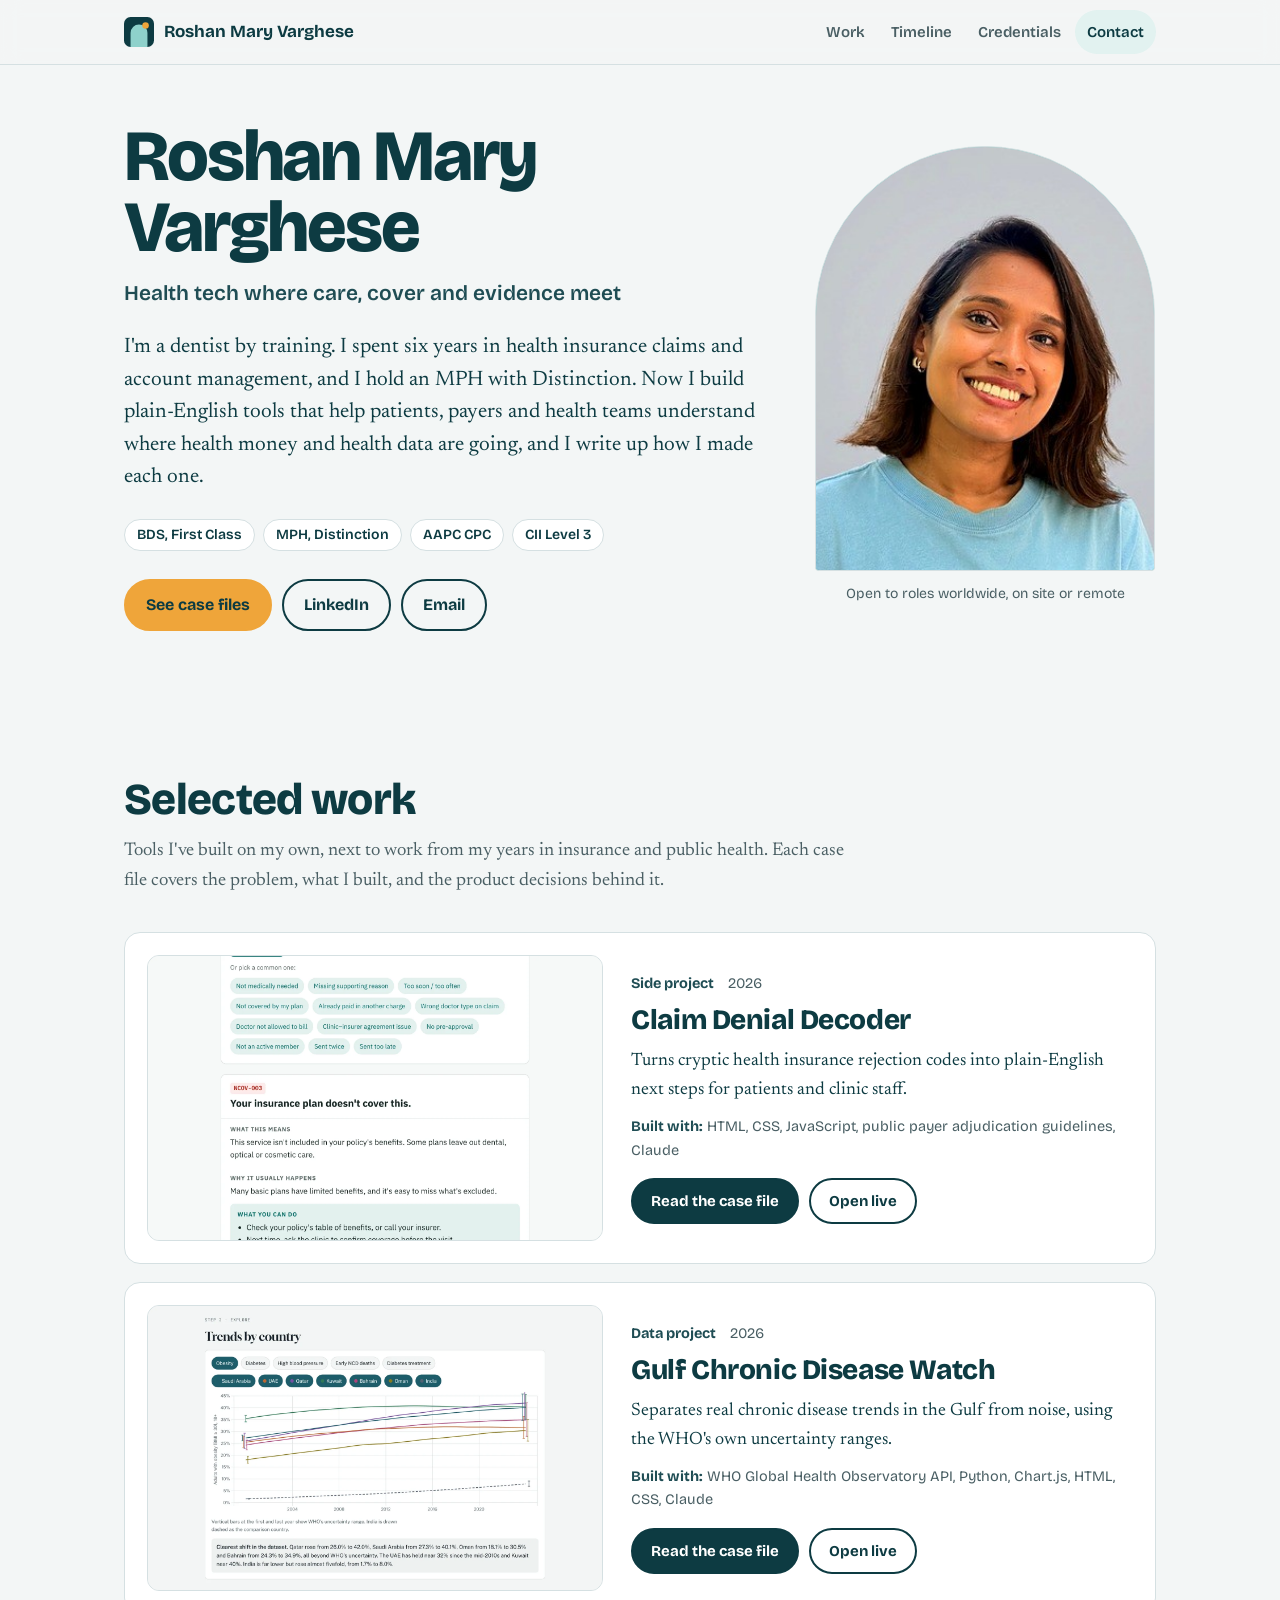
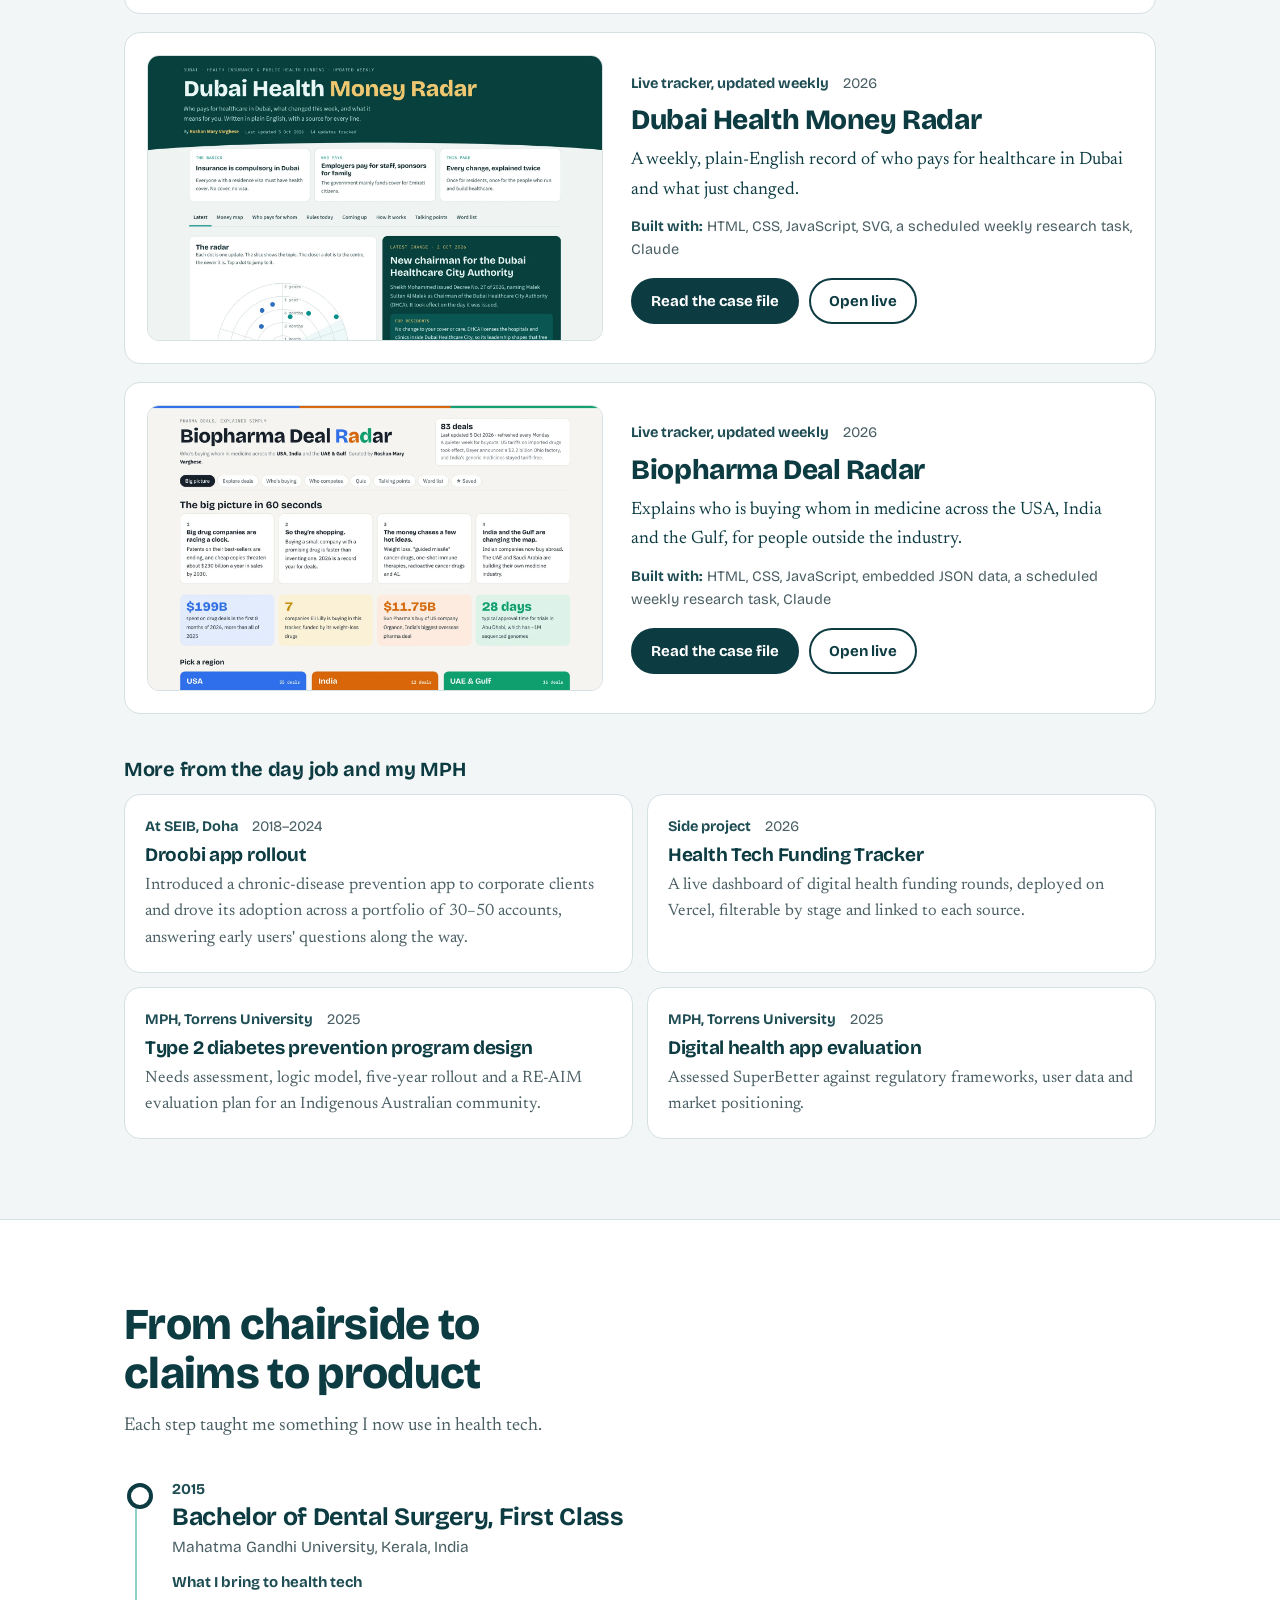
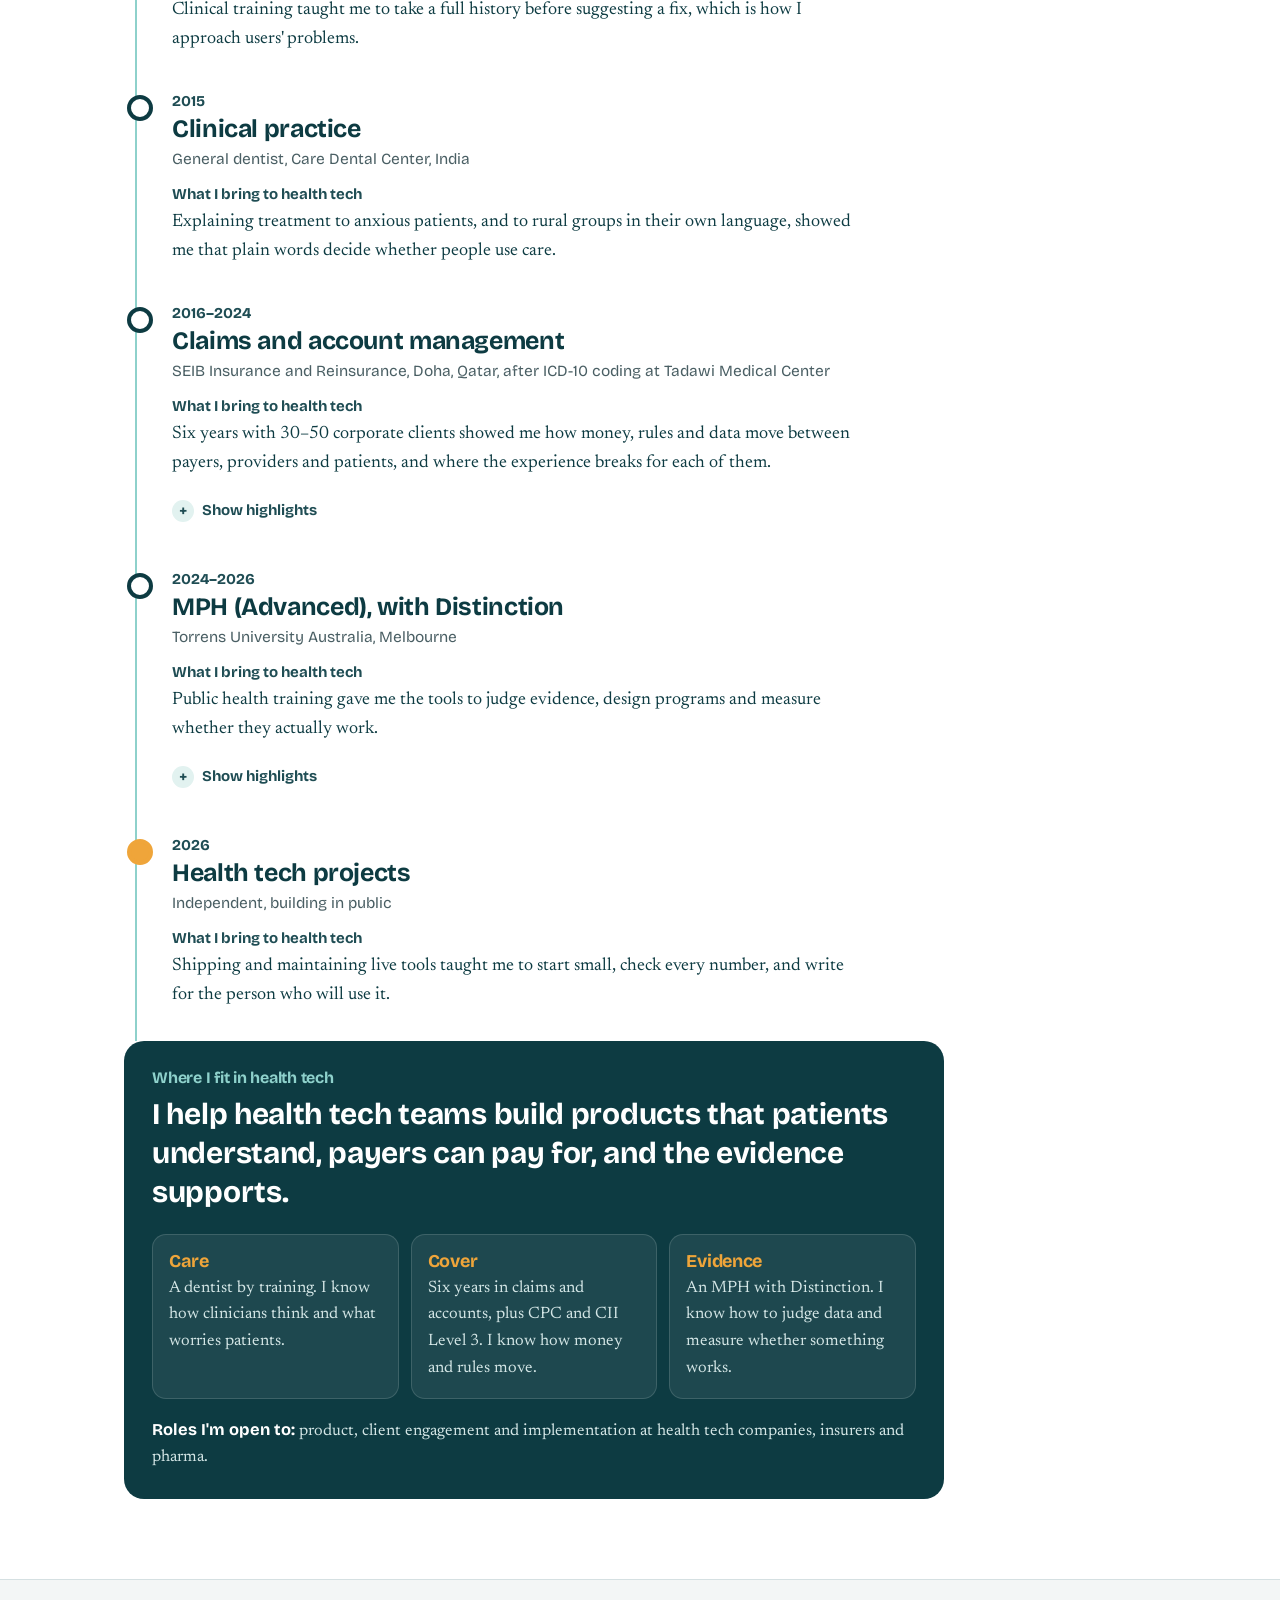
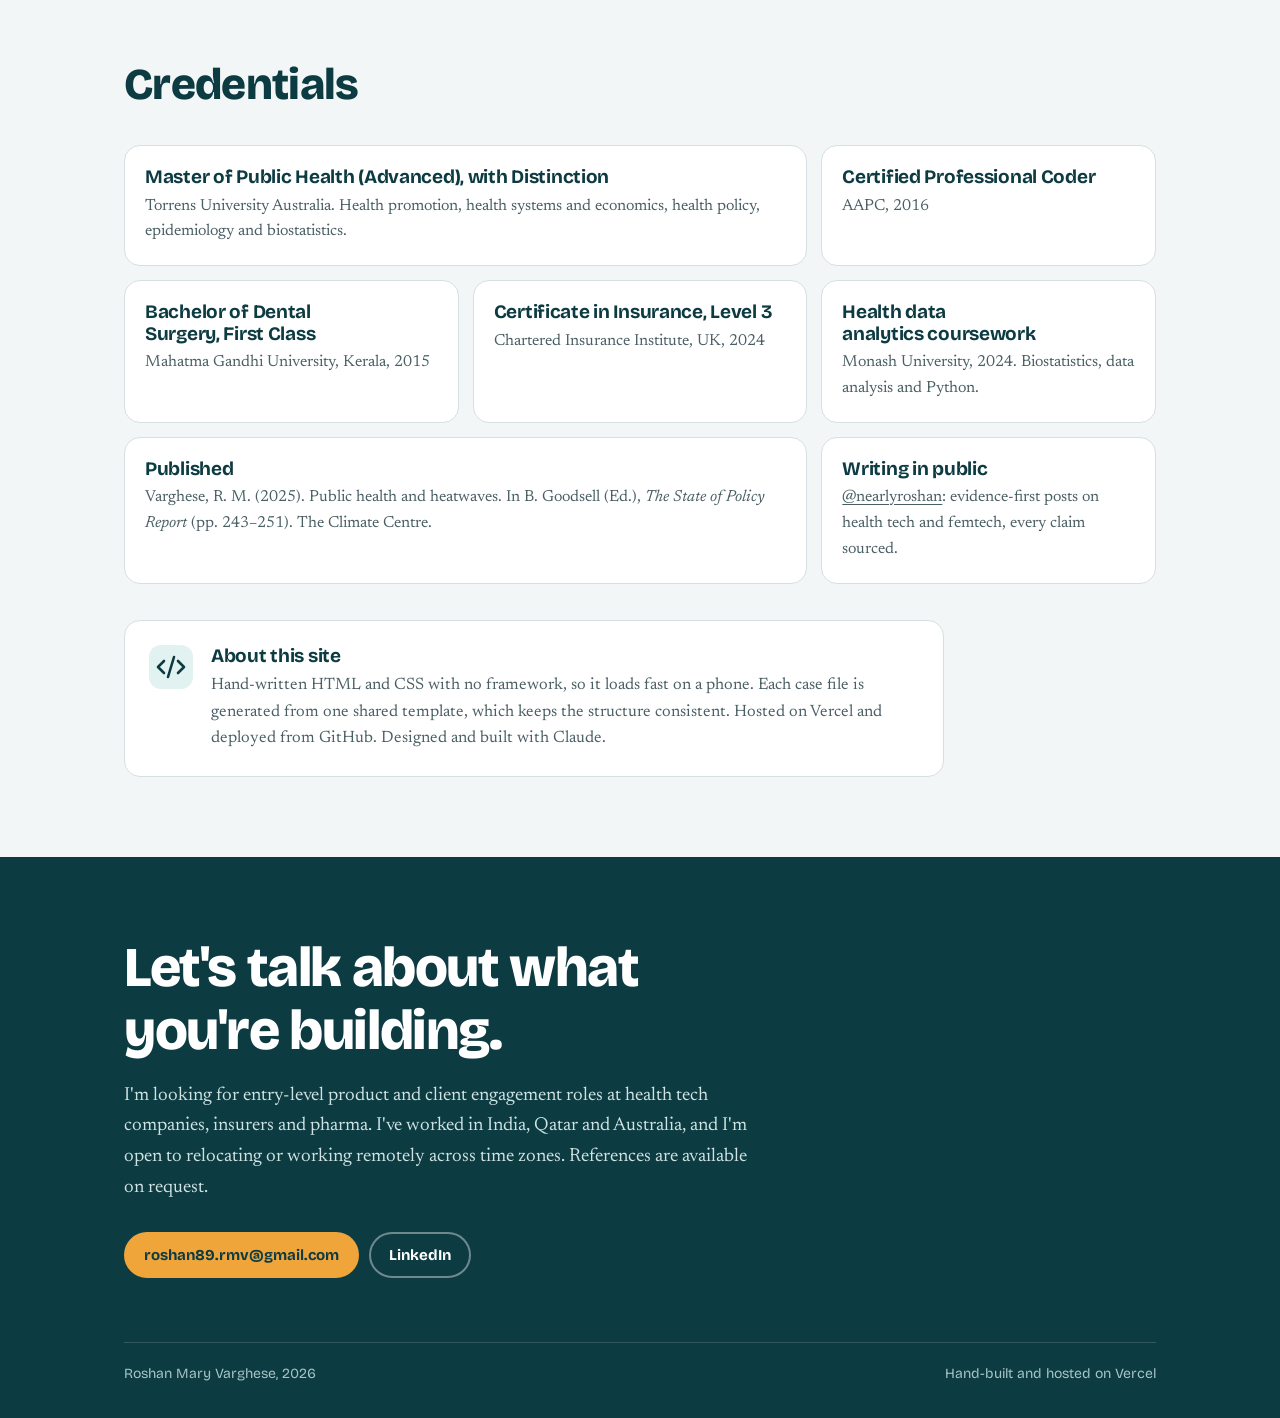
==== index.html @ 0912cfe4 "End the timeline in a single 'Where I fit' positioning box Co-Authored-By: Claude Opus 5.5 <noreply@" ====
<!doctype html>
<html lang="en">
<head>
<meta charset="utf-8">
<meta name="viewport" content="width=device-width, initial-scale=1">
<title>Roshan Mary Varghese | Health tech where care, cover and evidence meet</title>
<meta name="description" content="Dentist, six years in health insurance claims and account management, MPH with Distinction. I build plain-English health tech tools and write up how I made each one.">
<meta property="og:title" content="Roshan Mary Varghese | Health tech where care, cover and evidence meet">
<meta property="og:description" content="Dentist, six years in health insurance claims and account management, MPH with Distinction. I build plain-English health tech tools and write up how I made each one.">
<meta property="og:image" content="img/dubai-health-money-radar.webp">
<link rel="icon" href="data:image/svg+xml,%3Csvg xmlns='http://www.w3.org/2000/svg' viewBox='0 0 64 64'%3E%3Crect width='64' height='64' rx='14' fill='%230D3B42'/%3E%3Cpath d='M14 64V34a18 18 0 0 1 36 0v30' fill='%238ED1CB'/%3E%3Ccircle cx='46' cy='18' r='7' fill='%23EFA53A'/%3E%3C/svg%3E">
<link rel="preconnect" href="https://fonts.googleapis.com"><link rel="preconnect" href="https://fonts.gstatic.com" crossorigin><link href="https://fonts.googleapis.com/css2?family=Bricolage+Grotesque:opsz,wght@12..96,400;12..96,600;12..96,700;12..96,800&family=Newsreader:ital,opsz,wght@0,6..72,400;0,6..72,500;1,6..72,400&display=swap" rel="stylesheet">
<link rel="stylesheet" href="site.css">
</head>
<body>
<a class="skip" href="#main">Skip to content</a>
<header class="bar" id="bar">
  <div class="wrap">
    <a class="mark" href="index.html" aria-label="Roshan Mary Varghese, home"><svg width="30" height="30" viewBox="0 0 64 64" aria-hidden="true"><rect width="64" height="64" rx="14" fill="#0D3B42"/><path d="M14 64V34a18 18 0 0 1 36 0v30" fill="#8ED1CB"/><circle cx="46" cy="18" r="7" fill="#EFA53A"/></svg><span class="full">Roshan Mary Varghese</span></a>
    <nav aria-label="Sections"><a href="#work">Work</a><a href="#timeline">Timeline</a><a href="#credentials">Credentials</a><a href="#contact">Contact</a></nav>
  </div>
</header>
<main id="main">

<div class="hero" id="top">
  <div class="wrap">
    <div>
      <h1>Roshan Mary Varghese</h1>
      <p class="role">Health tech where care, cover and evidence meet</p>
      <p class="pitch">I'm a dentist by training. I spent six years in health insurance claims and account management, and I hold an MPH with Distinction. Now I build plain-English tools that help patients, payers and health teams understand where health money and health data are going, and I write up how I made each one.</p>
      <ul class="chips" aria-label="Credentials">
        <li>BDS, First Class</li>
        <li>MPH, Distinction</li>
        <li>AAPC CPC</li>
        <li>CII Level 3</li>
      </ul>
      <div class="ctas">
        <a class="btn primary" href="#work">See case files</a>
        <a class="btn" href="https://www.linkedin.com/in/roshanmaryvarghese" target="_blank" rel="noopener">LinkedIn</a>
        <a class="btn" href="mailto:roshan89.rmv@gmail.com">Email</a>
      </div>
    </div>
    <figure class="portrait">
      <div class="frame"><img src="img/roshan.jpg" alt="Portrait of Roshan Mary Varghese" width="400" height="400"></div>
      <figcaption>Open to roles worldwide, on site or remote</figcaption>
    </figure>
  </div>
</div>

<section id="work">
  <div class="wrap">
    <div class="sec-head">
      <h2>Selected work</h2>
      <p>Tools I've built on my own, next to work from my years in insurance and public health. Each case file covers the problem, what I built, and the product decisions behind it.</p>
    </div>

    <div class="work-list">
      <article class="work card">
        <a class="thumb" href="case/claim-denial-decoder.html" aria-label="Read the Claim Denial Decoder case file">
          <img src="img/claim-denial-decoder.webp" alt="Claim Denial Decoder explaining rejection code NCOV-003: what it means, why it happens and what to do next" loading="lazy" width="1600" height="1000">
        </a>
        <div class="body">
          <div class="meta"><span class="type">Side project</span><span>2026</span></div>
          <h3>Claim Denial Decoder</h3>
          <p class="impact">Turns cryptic health insurance rejection codes into plain-English next steps for patients and clinic staff.</p>
          <p class="stack"><b>Built with:</b> HTML, CSS, JavaScript, public payer adjudication guidelines, Claude</p>
          <div class="links">
            <a class="btn dark" href="case/claim-denial-decoder.html">Read the case file</a>
            <a class="btn" href="https://claude.ai/artifact/KUER2xqjB1SmEMi6YyPpWi" target="_blank" rel="noopener">Open live</a>
          </div>
        </div>
      </article>
      <article class="work card">
        <a class="thumb" href="case/gulf-chronic-disease-watch.html" aria-label="Read the Gulf Chronic Disease Watch case file">
          <img src="img/gulf-chronic-disease-watch.webp" alt="Line chart of adult obesity in six Gulf states and India from 2000 to 2024, with WHO uncertainty bars" loading="lazy" width="1600" height="1000">
        </a>
        <div class="body">
          <div class="meta"><span class="type">Data project</span><span>2026</span></div>
          <h3>Gulf Chronic Disease Watch</h3>
          <p class="impact">Separates real chronic disease trends in the Gulf from noise, using the WHO&#x27;s own uncertainty ranges.</p>
          <p class="stack"><b>Built with:</b> WHO Global Health Observatory API, Python, Chart.js, HTML, CSS, Claude</p>
          <div class="links">
            <a class="btn dark" href="case/gulf-chronic-disease-watch.html">Read the case file</a>
            <a class="btn" href="https://claude.ai/artifact/Adyt7ckMZNwcC1VpwRYuEr" target="_blank" rel="noopener">Open live</a>
          </div>
        </div>
      </article>
      <article class="work card">
        <a class="thumb" href="case/dubai-health-money-radar.html" aria-label="Read the Dubai Health Money Radar case file">
          <img src="img/dubai-health-money-radar.webp" alt="Dubai Health Money Radar: a header, three start-here cards and a radar chart of updates by topic and age" loading="lazy" width="1600" height="1000">
        </a>
        <div class="body">
          <div class="meta"><span class="type">Live tracker, updated weekly</span><span>2026</span></div>
          <h3>Dubai Health Money Radar</h3>
          <p class="impact">A weekly, plain-English record of who pays for healthcare in Dubai and what just changed.</p>
          <p class="stack"><b>Built with:</b> HTML, CSS, JavaScript, SVG, a scheduled weekly research task, Claude</p>
          <div class="links">
            <a class="btn dark" href="case/dubai-health-money-radar.html">Read the case file</a>
            <a class="btn" href="https://claude.ai/artifact/7PYZqPuVy4tv63mTWiH6Y8" target="_blank" rel="noopener">Open live</a>
          </div>
        </div>
      </article>
      <article class="work card">
        <a class="thumb" href="case/biopharma-deal-radar.html" aria-label="Read the Biopharma Deal Radar case file">
          <img src="img/biopharma-deal-radar.webp" alt="Biopharma Deal Radar: a big-picture summary, headline numbers and region cards for the USA, India and the UAE and Gulf" loading="lazy" width="1600" height="1000">
        </a>
        <div class="body">
          <div class="meta"><span class="type">Live tracker, updated weekly</span><span>2026</span></div>
          <h3>Biopharma Deal Radar</h3>
          <p class="impact">Explains who is buying whom in medicine across the USA, India and the Gulf, for people outside the industry.</p>
          <p class="stack"><b>Built with:</b> HTML, CSS, JavaScript, embedded JSON data, a scheduled weekly research task, Claude</p>
          <div class="links">
            <a class="btn dark" href="case/biopharma-deal-radar.html">Read the case file</a>
            <a class="btn" href="https://claude.ai/artifact/CHbfJAABRZAxzf44hTQ5EE" target="_blank" rel="noopener">Open live</a>
          </div>
        </div>
      </article>
    </div>

    <h3 class="sub-head">More from the day job and my MPH</h3>
    <div class="compact">
      <div class="card">
        <span class="meta"><span class="type">At SEIB, Doha</span><span>2018–2024</span></span>
        <h4>Droobi app rollout</h4>
        <p>Introduced a chronic-disease prevention app to corporate clients and drove its adoption across a portfolio of 30–50 accounts, answering early users' questions along the way.</p>
      </div>
      <div class="card">
        <span class="meta"><span class="type">Side project</span><span>2026</span></span>
        <h4>Health Tech Funding Tracker</h4>
        <p>A live dashboard of digital health funding rounds, deployed on Vercel, filterable by stage and linked to each source.</p>
      </div>
      <div class="card">
        <span class="meta"><span class="type">MPH, Torrens University</span><span>2025</span></span>
        <h4>Type 2 diabetes prevention program design</h4>
        <p>Needs assessment, logic model, five-year rollout and a RE-AIM evaluation plan for an Indigenous Australian community.</p>
      </div>
      <div class="card">
        <span class="meta"><span class="type">MPH, Torrens University</span><span>2025</span></span>
        <h4>Digital health app evaluation</h4>
        <p>Assessed SuperBetter against regulatory frameworks, user data and market positioning.</p>
      </div>
    </div>
  </div>
</section>

<section id="timeline" style="background:var(--paper);border-block:1px solid var(--rule)">
  <div class="wrap">
    <div class="sec-head">
      <h2>From chairside to claims to product</h2>
      <p>Each step taught me something I now use in health tech.</p>
    </div>
    <ol class="timeline">
      <li class="node">
        <div class="when">2015</div>
        <h3>Bachelor of Dental Surgery, First Class</h3>
        <div class="where">Mahatma Gandhi University, Kerala, India</div>
        <p class="learned"><b>What I bring to health tech</b>Clinical training taught me to take a full history before suggesting a fix, which is how I approach users' problems.</p>
      </li>
      <li class="node">
        <div class="when">2015</div>
        <h3>Clinical practice</h3>
        <div class="where">General dentist, Care Dental Center, India</div>
        <p class="learned"><b>What I bring to health tech</b>Explaining treatment to anxious patients, and to rural groups in their own language, showed me that plain words decide whether people use care.</p>
      </li>
      <li class="node">
        <div class="when">2016–2024</div>
        <h3>Claims and account management</h3>
        <div class="where">SEIB Insurance and Reinsurance, Doha, Qatar, after ICD-10 coding at Tadawi Medical Center</div>
        <p class="learned"><b>What I bring to health tech</b>Six years with 30–50 corporate clients showed me how money, rules and data move between payers, providers and patients, and where the experience breaks for each of them.</p>
        <details>
          <summary>Show highlights</summary>
          <ul>
            <li>Built cost and utilisation reports used for client renewals and pricing.</li>
            <li>Rolled out the Droobi chronic-disease prevention app to corporate clients.</li>
            <li>Worked on health insurance for FIFA and Asian Games programmes.</li>
            <li>Ran health campaigns such as Breast Cancer Awareness Month, with zero compliance breaches in six years.</li>
          </ul>
        </details>
      </li>
      <li class="node">
        <div class="when">2024–2026</div>
        <h3>MPH (Advanced), with Distinction</h3>
        <div class="where">Torrens University Australia, Melbourne</div>
        <p class="learned"><b>What I bring to health tech</b>Public health training gave me the tools to judge evidence, design programs and measure whether they actually work.</p>
        <details>
          <summary>Show highlights</summary>
          <ul>
            <li>Biostatistics: 90, High Distinction. Capstone on malaria prevention in Uganda: Distinction.</li>
            <li>Compiled findings for the WHO STEPS chronic disease survey report for Nauru.</li>
            <li>Published a chapter on heatwaves and population health with The Climate Centre.</li>
          </ul>
        </details>
      </li>
      <li class="node now">
        <div class="when">2026</div>
        <h3>Health tech projects</h3>
        <div class="where">Independent, building in public</div>
        <p class="learned"><b>What I bring to health tech</b>Shipping and maintaining live tools taught me to start small, check every number, and write for the person who will use it.</p>
      </li>
    </ol>

    <div class="fit" aria-labelledby="fit-title">
      <h3 id="fit-title" class="fit-kicker">Where I fit in health tech</h3>
      <p class="fit-line">I help health tech teams build products that patients understand, payers can pay for, and the evidence supports.</p>
      <div class="fit-grid">
        <div><h4>Care</h4><p>A dentist by training. I know how clinicians think and what worries patients.</p></div>
        <div><h4>Cover</h4><p>Six years in claims and accounts, plus CPC and CII Level 3. I know how money and rules move.</p></div>
        <div><h4>Evidence</h4><p>An MPH with Distinction. I know how to judge data and measure whether something works.</p></div>
      </div>
      <p class="fit-roles"><b>Roles I'm open to:</b> product, client engagement and implementation at health tech companies, insurers and pharma.</p>
    </div>
  </div>
</section>

<section id="credentials">
  <div class="wrap">
    <div class="sec-head"><h2>Credentials</h2></div>
    <div class="cred">
      <div class="card wide">
        <h3>Master of Public Health (Advanced), with Distinction</h3>
        <p>Torrens University Australia. Health promotion, health systems and economics, health policy, epidemiology and biostatistics.</p>
      </div>
      <div class="card">
        <h3>Certified Professional Coder</h3>
        <p>AAPC, 2016</p>
      </div>
      <div class="card">
        <h3>Bachelor of Dental Surgery, First Class</h3>
        <p>Mahatma Gandhi University, Kerala, 2015</p>
      </div>
      <div class="card">
        <h3>Certificate in Insurance, Level 3</h3>
        <p>Chartered Insurance Institute, UK, 2024</p>
      </div>
      <div class="card">
        <h3>Health data analytics coursework</h3>
        <p>Monash University, 2024. Biostatistics, data analysis and Python.</p>
      </div>
      <div class="card wide">
        <h3>Published</h3>
        <p>Varghese, R. M. (2025). Public health and heatwaves. In B. Goodsell (Ed.), <em>The State of Policy Report</em> (pp. 243–251). The Climate Centre.</p>
      </div>
      <div class="card">
        <h3>Writing in public</h3>
        <p><a href="https://instagram.com/nearlyroshan" target="_blank" rel="noopener">@nearlyroshan</a>: evidence-first posts on health tech and femtech, every claim sourced.</p>
      </div>
    </div>

    <div class="colophon card" style="margin-top:36px">
      <svg width="44" height="44" viewBox="0 0 44 44" aria-hidden="true"><rect width="44" height="44" rx="12" fill="#E2F2F0"/><path d="M15 16l-6 6 6 6M29 16l6 6-6 6M25 12l-6 20" fill="none" stroke="#0D3B42" stroke-width="2.6" stroke-linecap="round" stroke-linejoin="round"/></svg>
      <div>
        <h3>About this site</h3>
        <p>Hand-written HTML and CSS with no framework, so it loads fast on a phone. Each case file is generated from one shared template, which keeps the structure consistent. Hosted on Vercel and deployed from GitHub. Designed and built with Claude.</p>
      </div>
    </div>
  </div>
</section>

</main>

<section class="contact" id="contact">
  <div class="wrap">
    <h2>Let's talk about what you're building.</h2>
    <p class="lead">I'm looking for entry-level product and client engagement roles at health tech companies, insurers and pharma. I've worked in India, Qatar and Australia, and I'm open to relocating or working remotely across time zones. References are available on request.</p>
    <div class="links">
      <a class="btn primary" href="mailto:roshan89.rmv@gmail.com">roshan89.rmv@gmail.com</a>
      <a class="btn" href="https://www.linkedin.com/in/roshanmaryvarghese" target="_blank" rel="noopener">LinkedIn</a>
    </div>
    <footer class="foot">
      <span>Roshan Mary Varghese, 2026</span>
      <span>Hand-built and hosted on Vercel</span>
    </footer>
  </div>
</section>

<script>
  // Highlight the section in view in the top bar.
  const links = [...document.querySelectorAll('.bar nav a')];
  const io = new IntersectionObserver(entries => {
    entries.forEach(en => {
      if (!en.isIntersecting) return;
      links.forEach(a => a.setAttribute('aria-current', a.getAttribute('href') === '#' + en.target.id));
    });
  }, {rootMargin:'-45% 0px -50% 0px'});
  ['work','timeline','credentials','contact'].forEach(id => io.observe(document.getElementById(id)));
</script>
</body>
</html>
---- site.css ----
/* Roshan Mary Varghese, portfolio styles.
   Shared by the home page and every case file page.
   Palette comes from Roshan's photo: mist backdrop, sea-glass aqua, deep lagoon ink,
   with marigold used only for the main call to action. */
:root{
  --bg:#F3F6F6;
  --paper:#FFFFFF;
  --ink:#0D3B42;
  --ink-2:#1F4D54;
  --slate:#4A5F64;
  --rule:#D5E0E2;
  --aqua:#8ED1CB;
  --aqua-soft:#E2F2F0;
  --marigold:#EFA53A;
  --display:"Bricolage Grotesque","Avenir Next",system-ui,sans-serif;
  --text:"Newsreader",Georgia,"Times New Roman",serif;
  --wrap:1080px;
  --radius:16px;
}
*{box-sizing:border-box}
html{scroll-behavior:smooth;scroll-padding-top:80px;-webkit-text-size-adjust:100%}
@media (prefers-reduced-motion:reduce){html{scroll-behavior:auto}*{transition:none!important}}
body{margin:0;background:var(--bg);color:var(--ink);font-family:var(--text);font-size:18px;line-height:1.62;-webkit-font-smoothing:antialiased}
img{max-width:100%;height:auto;display:block}
a{color:inherit;text-underline-offset:3px}
a:focus-visible,button:focus-visible,summary:focus-visible{outline:3px solid var(--marigold);outline-offset:3px;border-radius:6px}
h1,h2,h3,h4{font-family:var(--display);font-weight:700;line-height:1.12;margin:0;letter-spacing:-.015em;text-wrap:balance}
p{margin:0}
.wrap{max-width:var(--wrap);margin:0 auto;padding-inline:24px}
@media (max-width:600px){.wrap{padding-inline:18px}body{font-size:17.5px}}
.skip{position:absolute;left:-999px;top:8px;background:var(--ink);color:var(--paper);padding:8px 14px;border-radius:8px;z-index:50}
.skip:focus{left:8px}
.sans{font-family:var(--display)}
.muted{color:var(--slate)}

/* ---------- top bar ---------- */
.bar{position:sticky;top:0;z-index:20;background:color-mix(in srgb,var(--bg) 90%,transparent);-webkit-backdrop-filter:blur(10px);backdrop-filter:blur(10px);border-bottom:1px solid var(--rule)}
.bar .wrap{display:flex;align-items:center;gap:16px;min-height:64px}
.mark{font-family:var(--display);font-weight:700;font-size:17px;text-decoration:none;display:flex;min-height:44px;align-items:center;gap:10px;white-space:nowrap}
.mark svg{flex:none}
.bar nav{display:flex;gap:2px;margin-left:auto;overflow-x:auto;scrollbar-width:none}
.bar nav::-webkit-scrollbar{display:none}
.bar nav a{font-family:var(--display);font-size:15px;font-weight:600;text-decoration:none;color:var(--slate);padding:10px 12px;border-radius:999px;white-space:nowrap}
.bar nav a:hover,.bar nav a[aria-current="true"]{color:var(--ink);background:var(--aqua-soft)}
@media (max-width:640px){.mark .full{display:none}.bar nav a{padding:10px 9px;font-size:14.5px}}

/* ---------- buttons and small parts ---------- */
.btn{font-family:var(--display);font-weight:700;font-size:16px;text-decoration:none;min-height:46px;padding:11px 20px;border-radius:999px;display:inline-flex;align-items:center;justify-content:center;gap:8px;border:2px solid var(--ink);transition:background .15s,color .15s}
.btn:hover{background:var(--ink);color:var(--paper)}
.btn.primary{background:var(--marigold);border-color:var(--marigold);color:var(--ink)}
.btn.primary:hover{background:#F4B556;border-color:#F4B556;color:var(--ink)}
.btn.dark{background:var(--ink);color:var(--paper)}
.btn.dark:hover{background:var(--ink-2)}
.chips{display:flex;flex-wrap:wrap;gap:8px;margin:0;padding:0;list-style:none}
.chips li,.chip{font-family:var(--display);font-size:14px;font-weight:600;background:var(--paper);border:1px solid var(--rule);padding:6px 12px;border-radius:999px;line-height:1.3}
.kicker{font-family:var(--display);font-size:15px;font-weight:600;color:var(--slate)}
.card{background:var(--paper);border:1px solid var(--rule);border-radius:var(--radius)}

/* ---------- section heads ---------- */
section{padding-block:80px}
@media (max-width:600px){section{padding-block:56px}}
.sec-head{display:grid;gap:12px;max-width:40em;margin-bottom:36px}
.sec-head h2{font-size:clamp(30px,4vw,44px);font-weight:800}
.sec-head p{font-size:18.5px;color:var(--slate)}

/* ---------- hero ---------- */
.hero{padding-block:56px 64px}
.hero .wrap{display:grid;grid-template-columns:minmax(0,1.3fr) minmax(0,.7fr);gap:56px;align-items:center}
@media (max-width:820px){.hero .wrap{grid-template-columns:1fr;gap:32px}.hero{padding-top:32px}}
.hero h1{font-size:clamp(42px,6vw,72px);font-weight:800;line-height:.98;letter-spacing:-.03em}
.hero .role{font-family:var(--display);font-size:clamp(18px,2vw,21px);font-weight:600;color:var(--ink-2);margin-top:14px}
.hero .pitch{font-size:clamp(18.5px,1.9vw,21px);line-height:1.55;margin-top:22px;max-width:33em}
.hero .chips{margin-top:24px}
.hero .ctas{display:flex;flex-wrap:wrap;gap:10px;margin-top:28px}
.portrait{justify-self:center;width:min(100%,340px);margin:0}
.portrait .frame{aspect-ratio:4/5;border-radius:999px 999px 20px 20px;overflow:hidden;background:var(--aqua);border:1px solid var(--rule)}
.portrait img{width:100%;height:100%;object-fit:cover;object-position:50% 28%}
.portrait figcaption{font-family:var(--display);font-size:14px;color:var(--slate);margin-top:12px;text-align:center}
@media (max-width:820px){.portrait{width:min(62%,260px);justify-self:start;order:-1}}

/* ---------- work list ---------- */
.work-list{display:grid;gap:18px}
.work{display:grid;grid-template-columns:minmax(0,1fr) minmax(0,1.1fr);gap:28px;padding:22px;align-items:center}
.work.text-only{grid-template-columns:1fr}
@media (max-width:820px){.work{grid-template-columns:1fr;gap:18px;padding:16px}}
.thumb{display:block;border-radius:12px;overflow:hidden;border:1px solid var(--rule);background:var(--bg)}
.thumb img{width:100%;aspect-ratio:16/10;object-fit:cover;object-position:top;transition:transform .3s}
.thumb:hover img{transform:scale(1.02)}
.work .body{display:grid;gap:10px;align-content:start}
.meta{display:flex;flex-wrap:wrap;gap:6px 14px;font-family:var(--display);font-size:14.5px;color:var(--slate)}
.meta .type{font-weight:700;color:var(--ink-2)}
.work h3{font-size:clamp(23px,2.6vw,28px);font-weight:800}
.work .impact{font-size:18px}
.stack{font-family:var(--display);font-size:14.5px;color:var(--slate)}
.stack b{color:var(--ink-2);font-weight:700}
.links{display:flex;flex-wrap:wrap;gap:10px;margin-top:6px}
.links .btn{font-size:15px;min-height:44px;padding:9px 18px}
.sub-head{font-family:var(--display);font-size:20px;font-weight:700;margin:44px 0 14px}
.compact{display:grid;grid-template-columns:repeat(2,minmax(0,1fr));gap:14px}
@media (max-width:760px){.compact{grid-template-columns:1fr}}
.compact .card{padding:20px;display:grid;gap:6px;align-content:start}
.compact h4{font-size:19px}
.compact p{font-size:16.5px;color:var(--slate)}

/* ---------- timeline ---------- */
.timeline{list-style:none;margin:0;padding:0;position:relative;max-width:820px}
.timeline::before{content:"";position:absolute;left:11px;top:8px;bottom:8px;width:2px;background:var(--aqua)}
.node{position:relative;padding:0 0 34px 48px}
.node:last-child{padding-bottom:0}
.node::before{content:"";position:absolute;left:3px;top:6px;width:18px;height:18px;border-radius:50%;background:var(--paper);border:4px solid var(--ink)}
.node.now::before{background:var(--marigold);border-color:var(--marigold)}
.node .when{font-family:var(--display);font-weight:700;font-size:15px;color:var(--ink-2)}
.node h3{font-size:clamp(21px,2.4vw,25px);margin-top:2px}
.node .where{font-family:var(--display);font-size:15.5px;color:var(--slate);margin-top:4px}
.node .learned{margin-top:10px;font-size:18px;max-width:38em}
.node .learned b{font-family:var(--display);font-weight:700;font-size:15px;color:var(--ink-2);display:block;margin-bottom:2px}
.node details{margin-top:10px}
.node summary{font-family:var(--display);font-size:15px;font-weight:700;color:var(--ink-2);cursor:pointer;min-height:44px;display:inline-flex;align-items:center;gap:8px;list-style:none}
.node summary::-webkit-details-marker{display:none}
.node summary::before{content:"+";display:inline-grid;place-items:center;width:22px;height:22px;border-radius:50%;background:var(--aqua-soft);font-size:16px;line-height:1}
.node details[open] summary::before{content:"\2212"}
.node details ul{margin:6px 0 0;padding-left:20px;display:grid;gap:5px;font-size:16.5px;color:var(--slate)}

/* ---------- credentials ---------- */
.cred{display:grid;grid-template-columns:repeat(3,minmax(0,1fr));gap:14px}
@media (max-width:900px){.cred{grid-template-columns:repeat(2,minmax(0,1fr))}}
@media (max-width:560px){.cred{grid-template-columns:1fr}}
.cred .card{padding:20px;display:grid;gap:6px;align-content:start}
.cred h3{font-size:19px}
.cred p{font-size:16px;color:var(--slate)}
.cred .card.wide{grid-column:span 2}
@media (max-width:560px){.cred .card.wide{grid-column:auto}}

/* ---------- colophon ---------- */
.colophon{padding:24px;display:grid;grid-template-columns:auto 1fr;gap:18px;align-items:start;max-width:820px}
.colophon h3{font-size:19px;margin-bottom:6px}
.colophon p{font-size:16.5px;color:var(--slate)}
@media (max-width:560px){.colophon{grid-template-columns:1fr}}

/* ---------- contact ---------- */
.contact{background:var(--ink);color:var(--paper);padding-block:80px 32px}
.contact h2{font-size:clamp(34px,5vw,56px);font-weight:800;max-width:14em;letter-spacing:-.025em}
.contact .lead{font-size:19px;color:#CFE3E3;margin-top:18px;max-width:34em}
.contact .links{margin-top:28px}
.contact .btn{border-color:rgba(255,255,255,.4)}
.contact .btn:hover{background:rgba(142,209,203,.15);color:var(--paper)}
.contact .btn.primary{border-color:var(--marigold)}
.contact .btn.primary:hover{background:#F4B556;color:var(--ink)}
footer.foot{margin-top:64px;padding-top:20px;border-top:1px solid rgba(255,255,255,.15);display:flex;flex-wrap:wrap;justify-content:space-between;gap:10px;font-family:var(--display);font-size:14px;color:#A5C4C4}

/* ---------- case file page ---------- */
.case-head{padding-block:40px 28px}
.crumbs{font-family:var(--display);font-size:15px;display:flex;flex-wrap:wrap;gap:6px 16px;align-items:center;color:var(--slate)}
.crumbs a{font-weight:700;color:var(--ink-2);min-height:44px;display:inline-flex;align-items:center}
.case-head h1{font-size:clamp(36px,5.4vw,60px);font-weight:800;letter-spacing:-.03em;margin-top:10px;max-width:16em}
.case-head .impact{font-size:clamp(19px,2.1vw,23px);line-height:1.5;margin-top:16px;max-width:34em}
.facts{display:grid;grid-template-columns:repeat(4,minmax(0,1fr));gap:1px;background:var(--rule);border:1px solid var(--rule);border-radius:14px;overflow:hidden;margin-top:28px}
.facts div{background:var(--paper);padding:14px 16px;display:grid;gap:2px}
.facts dt{font-family:var(--display);font-size:14px;color:var(--slate)}
.facts dd{margin:0;font-family:var(--display);font-weight:700;font-size:15.5px;line-height:1.35}
.facts dd a{display:inline-flex;align-items:center;min-height:44px;margin-block:-10px}
@media (max-width:760px){.facts{grid-template-columns:repeat(2,minmax(0,1fr))}}
.case-shot{margin:8px 0 0}
.case-shot a{display:block;border-radius:16px;overflow:hidden;border:1px solid var(--rule);background:var(--paper);box-shadow:0 24px 48px -32px rgba(13,59,66,.45);text-decoration:none}
.case-shot .chrome{display:flex;align-items:center;gap:7px;padding:10px 14px;background:#E6EDEE;border-bottom:1px solid var(--rule)}
.case-shot .chrome i{width:10px;height:10px;border-radius:50%;background:#B9C8CB}
.case-shot .chrome span{margin-left:8px;font-family:var(--display);font-size:12.5px;color:var(--slate);background:var(--paper);border-radius:6px;padding:2px 10px;flex:1;overflow:hidden;white-space:nowrap;text-overflow:ellipsis}
.case-shot img{width:100%;aspect-ratio:16/10;object-fit:cover;object-position:top}
.case-shot figcaption{font-family:var(--display);font-size:14.5px;color:var(--slate);margin-top:10px}
.case-body{display:grid;gap:44px;max-width:760px;padding-block:44px 72px}
.case-body h2{font-size:clamp(25px,3vw,32px);font-weight:800;margin-bottom:12px}
.case-body p{font-size:19px}
.case-body p + p{margin-top:12px}
.approach{list-style:none;margin:0;padding:0;display:grid;gap:14px}
.approach li{padding:18px 20px;display:grid;gap:4px}
.approach b{font-family:var(--display);font-size:15px;font-weight:700;color:var(--ink-2)}
.approach span{font-size:18px}
.built{list-style:none;padding:0;margin:14px 0 0;display:grid;gap:8px}
.built li{padding-left:22px;position:relative;font-size:18px}
.built li::before{content:"";position:absolute;left:3px;top:.62em;width:9px;height:9px;border-radius:50%;background:var(--aqua);border:2px solid var(--ink)}
.shows{background:var(--ink);color:var(--paper);border-radius:var(--radius);padding:26px 26px}
.shows h2{color:var(--aqua);font-size:20px;margin-bottom:8px}
.shows p{font-size:clamp(20px,2.4vw,24px);line-height:1.45;font-family:var(--display);font-weight:600}
.next{display:grid;grid-template-columns:1fr auto;gap:18px;align-items:center;padding:22px;text-decoration:none}
.next:hover{border-color:var(--ink)}
.next .kicker{display:block;margin-bottom:4px}
.next h3{font-size:clamp(22px,2.6vw,28px);font-weight:800}
.next p{font-size:17px;color:var(--slate);margin-top:4px}
.next .go{font-family:var(--display);font-weight:700;font-size:15px;white-space:nowrap;border:2px solid var(--ink);border-radius:999px;padding:10px 18px}
@media (max-width:560px){.next{grid-template-columns:1fr}.next .go{justify-self:start}}
.case-foot{background:var(--ink);color:#A5C4C4;padding-block:28px;font-family:var(--display);font-size:14.5px}
.case-foot .wrap{display:flex;flex-wrap:wrap;gap:10px 22px;justify-content:space-between}
.case-foot a{color:var(--paper);font-weight:700;min-height:44px;display:inline-flex;align-items:center}

/* ---------- where I fit: the box the journey lands in ---------- */
.fit{position:relative;margin-top:30px;max-width:820px;background:var(--ink);color:var(--paper);border-radius:20px;padding:28px}
.fit::before{content:"";position:absolute;left:11px;top:-40px;width:2px;height:40px;background:var(--aqua)}
.fit-kicker{font-size:16px;color:var(--aqua)}
.fit-line{font-family:var(--display);font-weight:700;font-size:clamp(22px,2.8vw,30px);line-height:1.3;margin-top:8px;letter-spacing:-.01em}
.fit-grid{display:grid;grid-template-columns:repeat(3,minmax(0,1fr));gap:12px;margin-top:22px}
.fit-grid div{background:rgba(255,255,255,.07);border:1px solid rgba(255,255,255,.14);border-radius:14px;padding:16px}
.fit-grid h4{font-size:18px;color:var(--marigold)}
.fit-grid p{font-size:16.5px;color:#D4E6E6;margin-top:4px}
.fit-roles{margin-top:18px;font-size:16.5px;color:#D4E6E6}
.fit-roles b{font-family:var(--display);color:var(--paper)}
@media (max-width:700px){.fit{padding:22px}.fit-grid{grid-template-columns:1fr}}
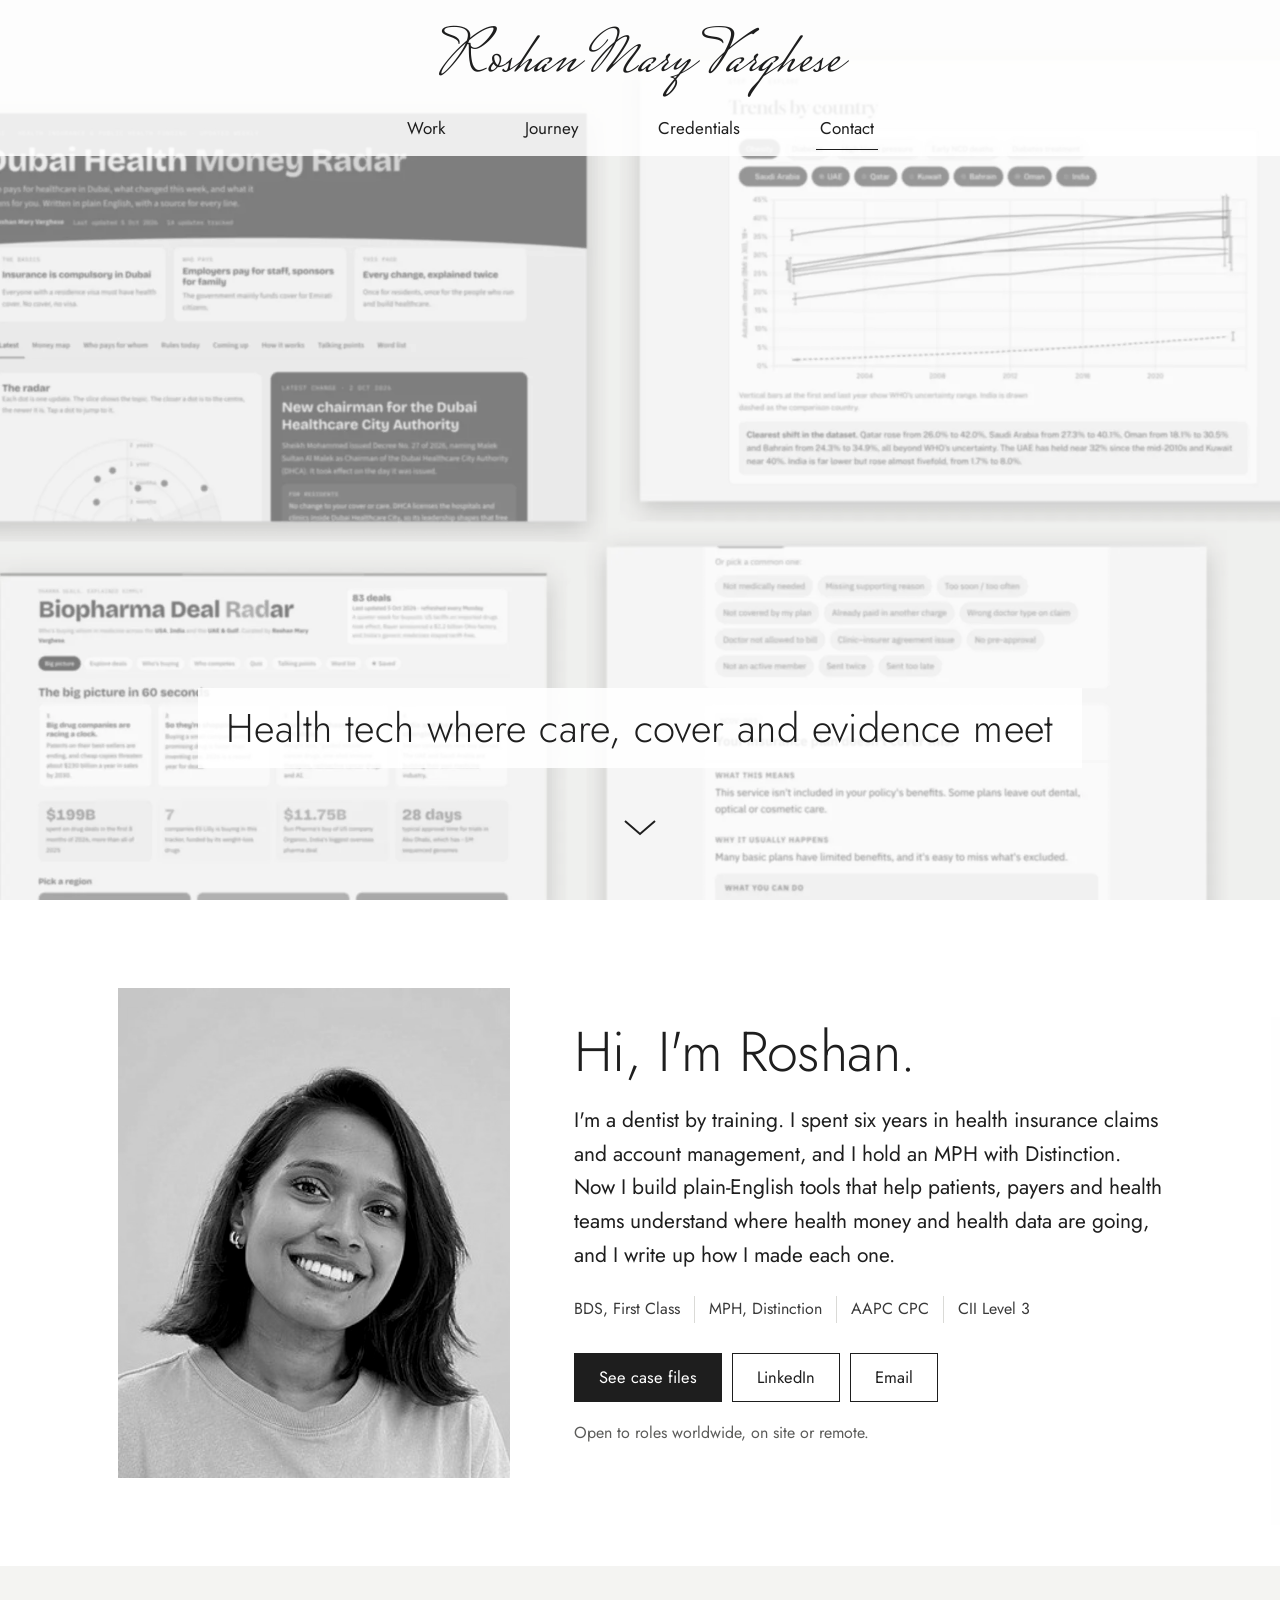
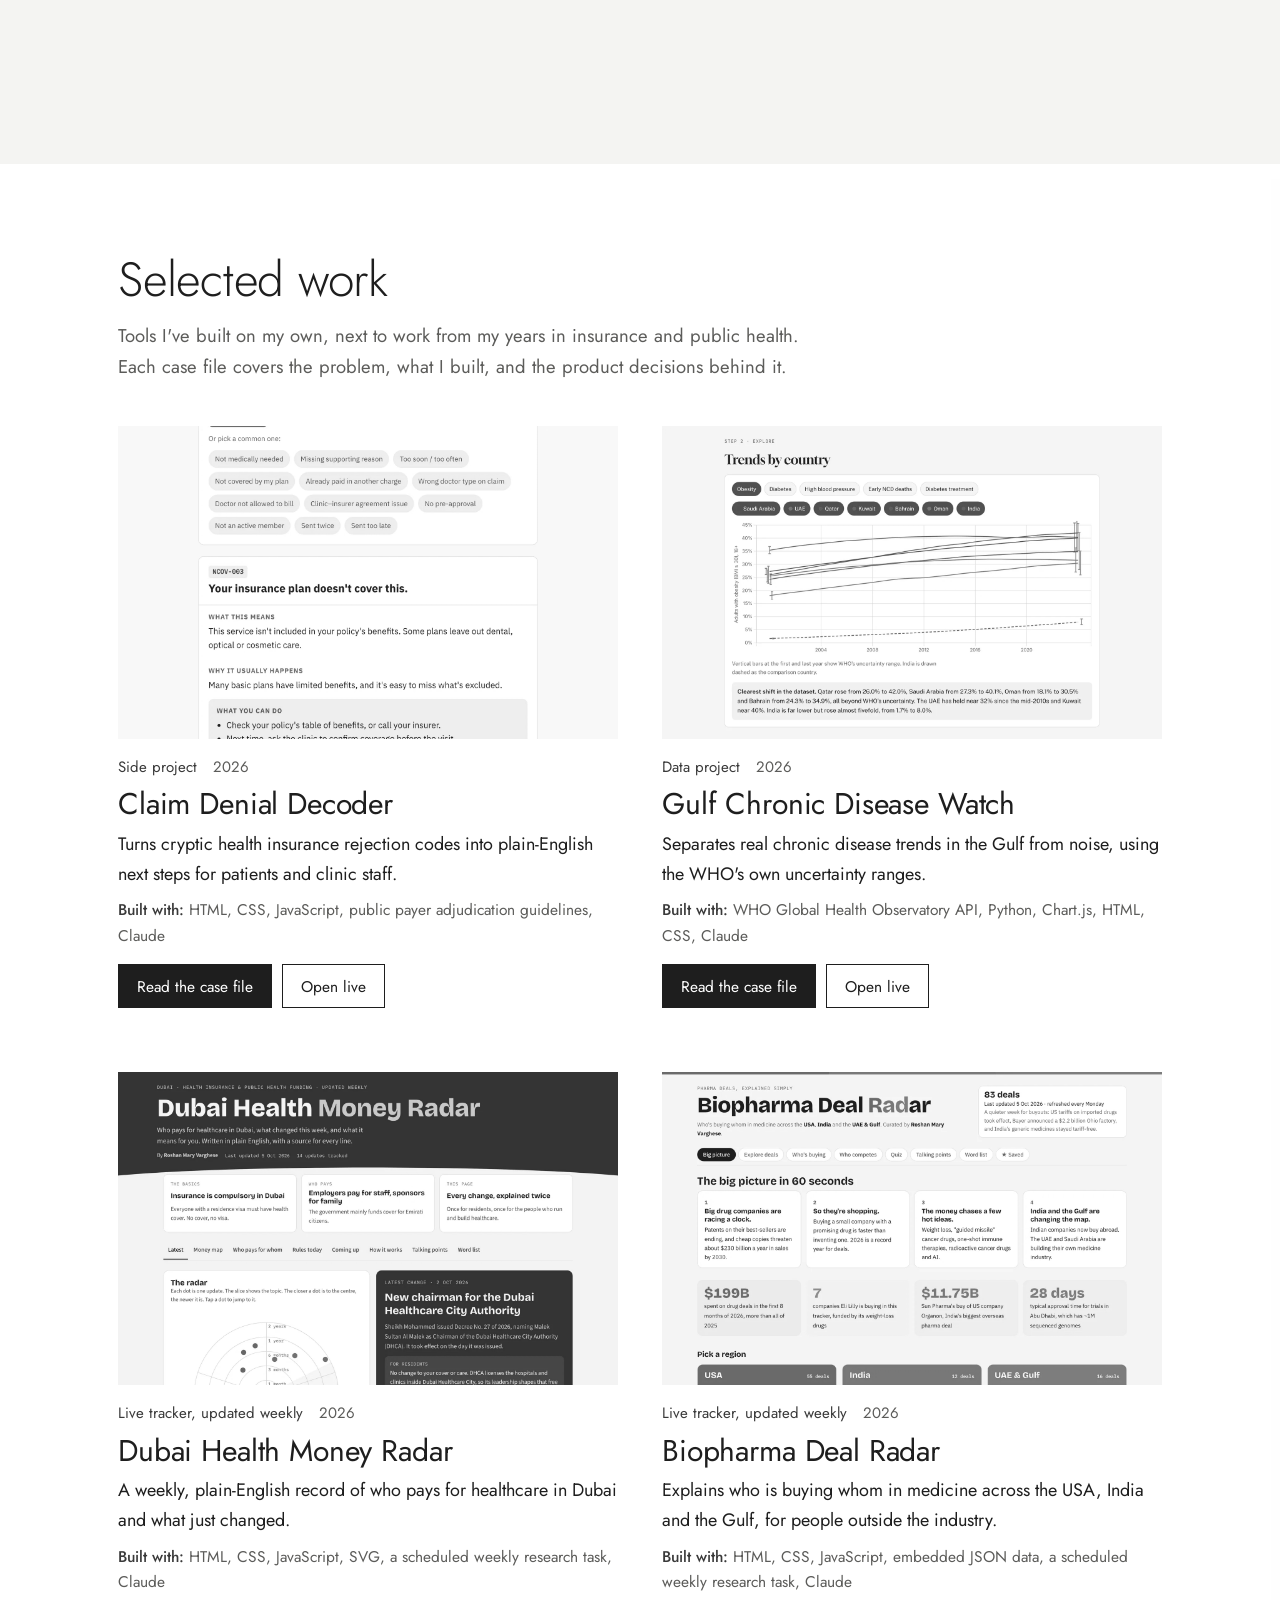
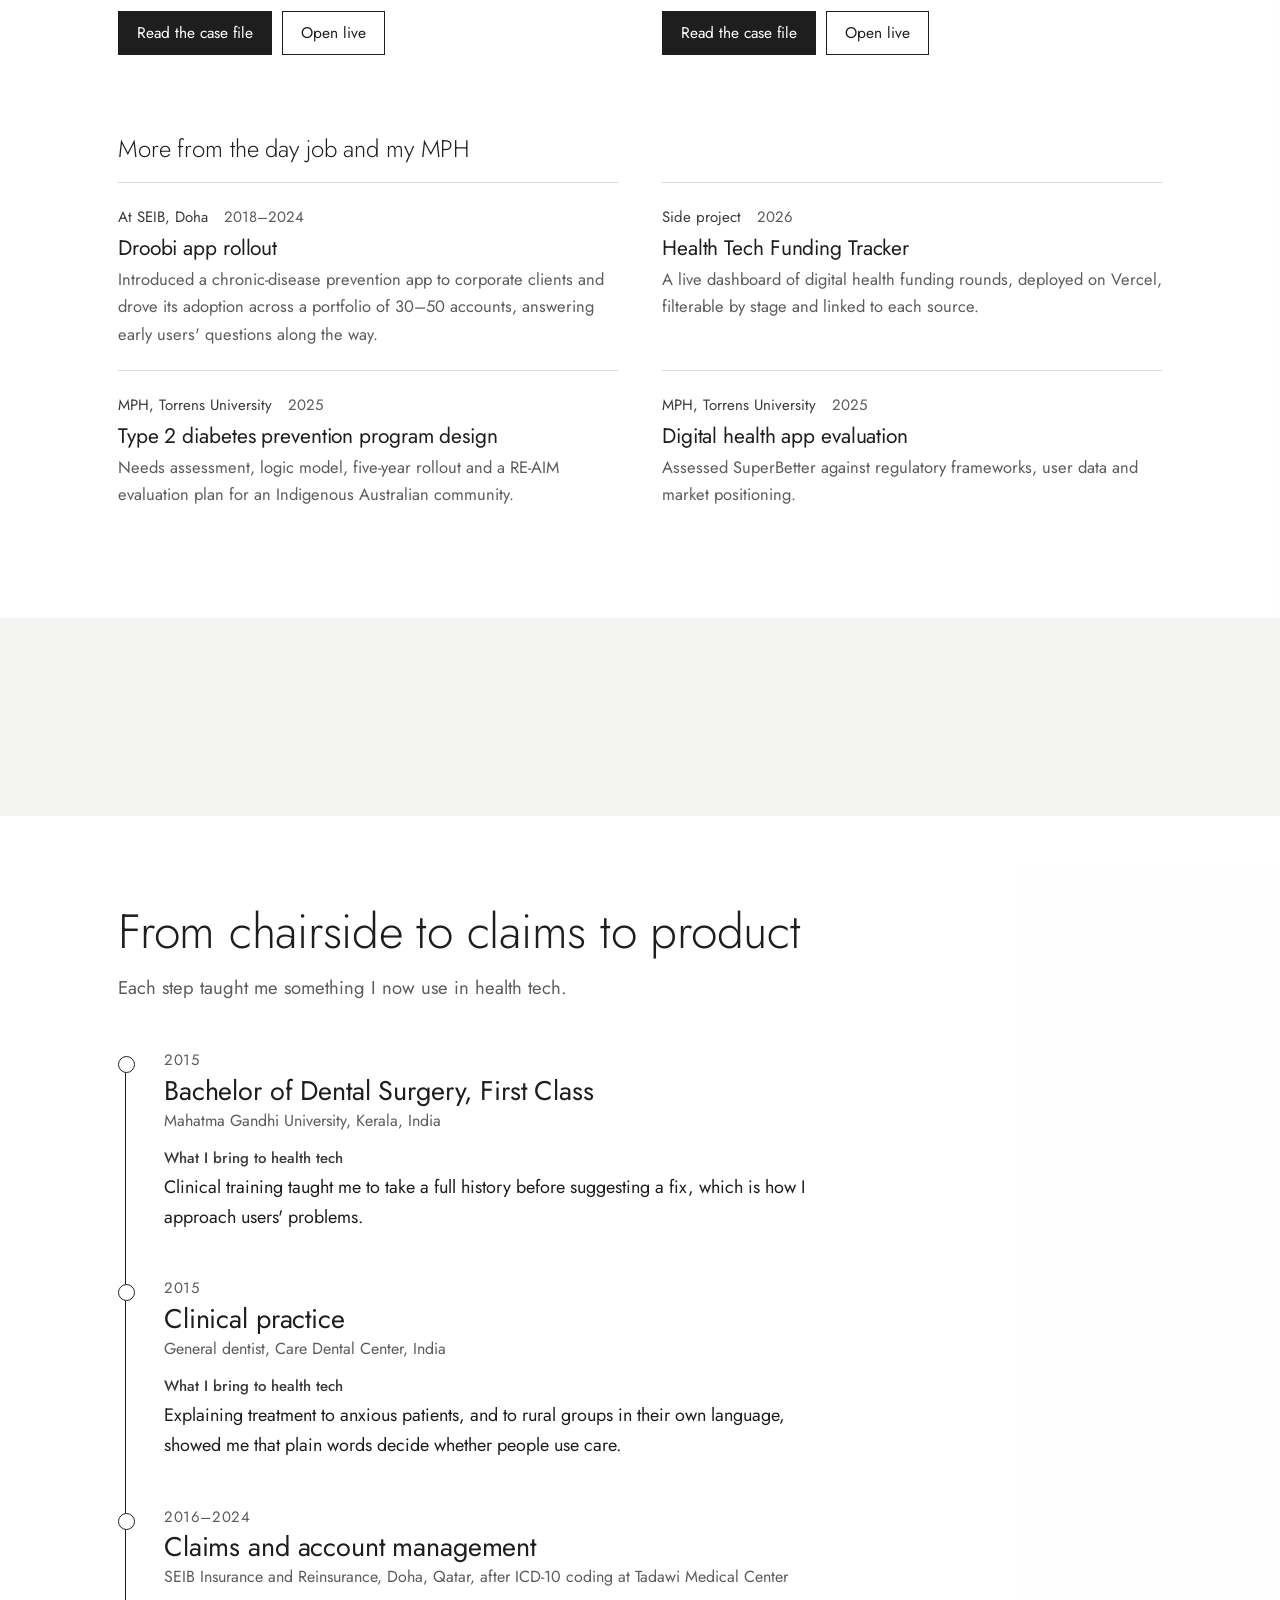
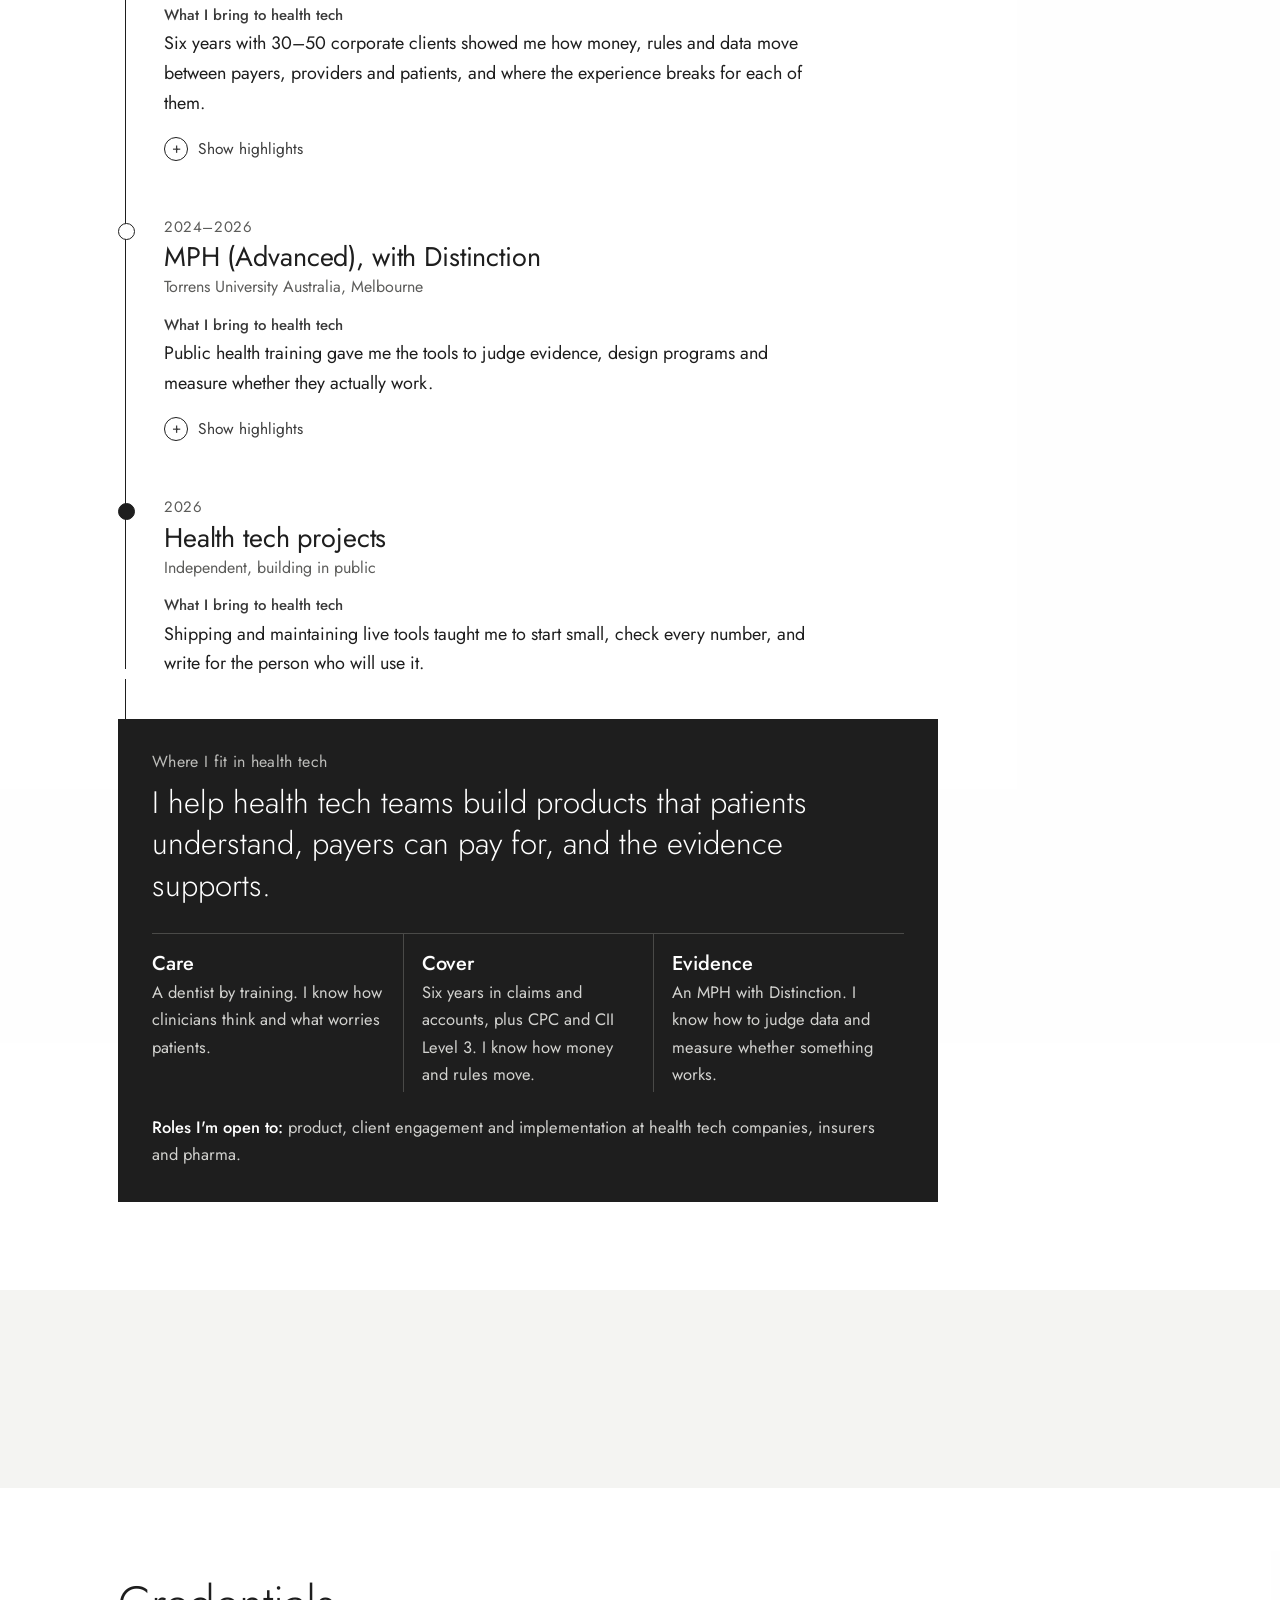
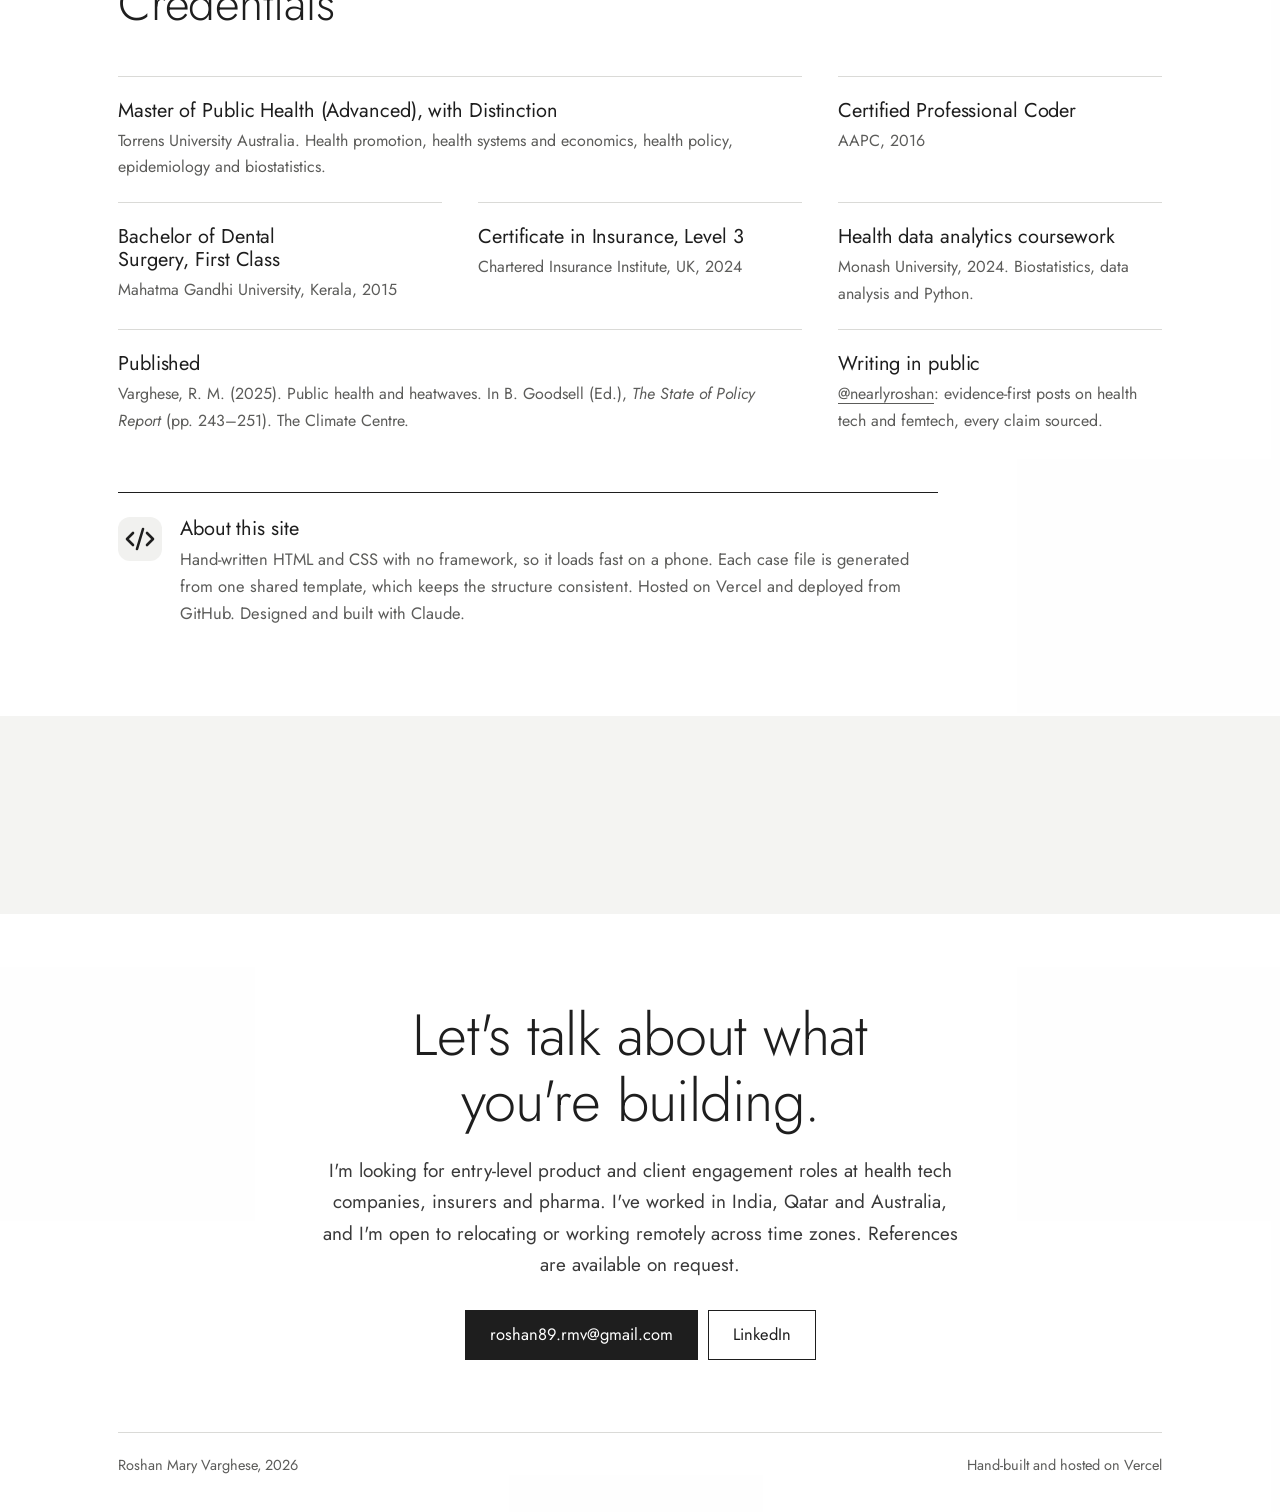
==== commit b384ac6e: "Gallery-style redesign: monochrome palette, signature header, panels over a wall of project screensh" ====
--- a/index.html
+++ b/index.html
@@ -9,45 +9,41 @@
 <meta property="og:description" content="Dentist, six years in health insurance claims and account management, MPH with Distinction. I build plain-English health tech tools and write up how I made each one.">
 <meta property="og:image" content="img/dubai-health-money-radar.webp">
 <link rel="icon" href="data:image/svg+xml,%3Csvg xmlns='http://www.w3.org/2000/svg' viewBox='0 0 64 64'%3E%3Crect width='64' height='64' rx='14' fill='%230D3B42'/%3E%3Cpath d='M14 64V34a18 18 0 0 1 36 0v30' fill='%238ED1CB'/%3E%3Ccircle cx='46' cy='18' r='7' fill='%23EFA53A'/%3E%3C/svg%3E">
-<link rel="preconnect" href="https://fonts.googleapis.com"><link rel="preconnect" href="https://fonts.gstatic.com" crossorigin><link href="https://fonts.googleapis.com/css2?family=Bricolage+Grotesque:opsz,wght@12..96,400;12..96,600;12..96,700;12..96,800&family=Newsreader:ital,opsz,wght@0,6..72,400;0,6..72,500;1,6..72,400&display=swap" rel="stylesheet">
+<link rel="preconnect" href="https://fonts.googleapis.com"><link rel="preconnect" href="https://fonts.gstatic.com" crossorigin><link href="https://fonts.googleapis.com/css2?family=Jost:ital,wght@0,300;0,400;0,500;1,300;1,400&family=Mrs+Saint+Delafield&display=swap" rel="stylesheet">
 <link rel="stylesheet" href="site.css">
 </head>
 <body>
 <a class="skip" href="#main">Skip to content</a>
-<header class="bar" id="bar">
-  <div class="wrap">
-    <a class="mark" href="index.html" aria-label="Roshan Mary Varghese, home"><svg width="30" height="30" viewBox="0 0 64 64" aria-hidden="true"><rect width="64" height="64" rx="14" fill="#0D3B42"/><path d="M14 64V34a18 18 0 0 1 36 0v30" fill="#8ED1CB"/><circle cx="46" cy="18" r="7" fill="#EFA53A"/></svg><span class="full">Roshan Mary Varghese</span></a>
-    <nav aria-label="Sections"><a href="#work">Work</a><a href="#timeline">Timeline</a><a href="#credentials">Credentials</a><a href="#contact">Contact</a></nav>
-  </div>
+<div class="backdrop" aria-hidden="true"></div>
+<header class="bar over" id="bar">
+  <a class="signature" href="index.html" aria-label="Roshan Mary Varghese, home">Roshan Mary Varghese</a>
+  <nav aria-label="Sections"><a href="#work">Work</a><a href="#timeline">Journey</a><a href="#credentials">Credentials</a><a href="#contact">Contact</a></nav>
 </header>
 <main id="main">
 
 <div class="hero" id="top">
-  <div class="wrap">
+  <p class="hero-line">Health tech where care, cover and evidence meet</p>
+  <a class="scroll-cue" href="#intro" aria-label="Scroll to the introduction"><svg width="34" height="18" viewBox="0 0 34 18" aria-hidden="true"><path d="M2 2l15 13L32 2" fill="none" stroke="currentColor" stroke-width="2"/></svg></a>
+</div>
+
+<section id="intro" class="panel">
+  <div class="wrap intro">
+    <figure class="portrait"><img src="img/roshan.jpg" alt="Portrait of Roshan Mary Varghese" width="400" height="400"></figure>
     <div>
-      <h1>Roshan Mary Varghese</h1>
-      <p class="role">Health tech where care, cover and evidence meet</p>
+      <h1>Hi, I'm Roshan.</h1>
       <p class="pitch">I'm a dentist by training. I spent six years in health insurance claims and account management, and I hold an MPH with Distinction. Now I build plain-English tools that help patients, payers and health teams understand where health money and health data are going, and I write up how I made each one.</p>
-      <ul class="chips" aria-label="Credentials">
-        <li>BDS, First Class</li>
-        <li>MPH, Distinction</li>
-        <li>AAPC CPC</li>
-        <li>CII Level 3</li>
-      </ul>
+      <p class="creds"><span>BDS, First Class</span><span>MPH, Distinction</span><span>AAPC CPC</span><span>CII Level 3</span></p>
       <div class="ctas">
         <a class="btn primary" href="#work">See case files</a>
         <a class="btn" href="https://www.linkedin.com/in/roshanmaryvarghese" target="_blank" rel="noopener">LinkedIn</a>
         <a class="btn" href="mailto:roshan89.rmv@gmail.com">Email</a>
       </div>
-    </div>
-    <figure class="portrait">
-      <div class="frame"><img src="img/roshan.jpg" alt="Portrait of Roshan Mary Varghese" width="400" height="400"></div>
-      <figcaption>Open to roles worldwide, on site or remote</figcaption>
-    </figure>
-  </div>
-</div>
-
-<section id="work">
+      <p class="note">Open to roles worldwide, on site or remote.</p>
+    </div>
+  </div>
+</section>
+
+<section id="work" class="panel">
   <div class="wrap">
     <div class="sec-head">
       <h2>Selected work</h2>
@@ -143,7 +139,7 @@
   </div>
 </section>
 
-<section id="timeline" style="background:var(--paper);border-block:1px solid var(--rule)">
+<section id="timeline" class="panel">
   <div class="wrap">
     <div class="sec-head">
       <h2>From chairside to claims to product</h2>
@@ -212,7 +208,7 @@
   </div>
 </section>
 
-<section id="credentials">
+<section id="credentials" class="panel">
   <div class="wrap">
     <div class="sec-head"><h2>Credentials</h2></div>
     <div class="cred">
@@ -247,7 +243,7 @@
     </div>
 
     <div class="colophon card" style="margin-top:36px">
-      <svg width="44" height="44" viewBox="0 0 44 44" aria-hidden="true"><rect width="44" height="44" rx="12" fill="#E2F2F0"/><path d="M15 16l-6 6 6 6M29 16l6 6-6 6M25 12l-6 20" fill="none" stroke="#0D3B42" stroke-width="2.6" stroke-linecap="round" stroke-linejoin="round"/></svg>
+      <svg width="44" height="44" viewBox="0 0 44 44" aria-hidden="true"><rect width="44" height="44" rx="12" fill="#F1F1EF"/><path d="M15 16l-6 6 6 6M29 16l6 6-6 6M25 12l-6 20" fill="none" stroke="#1E1E1E" stroke-width="2.6" stroke-linecap="round" stroke-linejoin="round"/></svg>
       <div>
         <h3>About this site</h3>
         <p>Hand-written HTML and CSS with no framework, so it loads fast on a phone. Each case file is generated from one shared template, which keeps the structure consistent. Hosted on Vercel and deployed from GitHub. Designed and built with Claude.</p>
@@ -258,7 +254,7 @@
 
 </main>
 
-<section class="contact" id="contact">
+<section class="contact panel" id="contact">
   <div class="wrap">
     <h2>Let's talk about what you're building.</h2>
     <p class="lead">I'm looking for entry-level product and client engagement roles at health tech companies, insurers and pharma. I've worked in India, Qatar and Australia, and I'm open to relocating or working remotely across time zones. References are available on request.</p>
@@ -282,7 +278,7 @@
       links.forEach(a => a.setAttribute('aria-current', a.getAttribute('href') === '#' + en.target.id));
     });
   }, {rootMargin:'-45% 0px -50% 0px'});
-  ['work','timeline','credentials','contact'].forEach(id => io.observe(document.getElementById(id)));
+  ['intro','work','timeline','credentials','contact'].forEach(id => io.observe(document.getElementById(id)));
 </script>
 </body>
 </html>
--- a/site.css
+++ b/site.css
@@ -1,206 +1,201 @@
 /* Roshan Mary Varghese, portfolio styles.
    Shared by the home page and every case file page.
-   Palette comes from Roshan's photo: mist backdrop, sea-glass aqua, deep lagoon ink,
-   with marigold used only for the main call to action. */
+   A quiet gallery: black, white and greys only, light geometric type, a handwritten
+   signature, and white panels that slide over a fixed "gallery wall" of Roshan's own work. */
 :root{
-  --bg:#F3F6F6;
   --paper:#FFFFFF;
-  --ink:#0D3B42;
-  --ink-2:#1F4D54;
-  --slate:#4A5F64;
-  --rule:#D5E0E2;
-  --aqua:#8ED1CB;
-  --aqua-soft:#E2F2F0;
-  --marigold:#EFA53A;
-  --display:"Bricolage Grotesque","Avenir Next",system-ui,sans-serif;
-  --text:"Newsreader",Georgia,"Times New Roman",serif;
-  --wrap:1080px;
-  --radius:16px;
+  --wash:#F4F4F2;
+  --ink:#1E1E1E;
+  --ink-2:#3A3A3A;
+  --slate:#5C5C5A;
+  --rule:#DADAD7;
+  --sans:"Jost","Futura","Century Gothic",system-ui,sans-serif;
+  --script:"Mrs Saint Delafield","Brush Script MT",cursive;
+  --wrap:1100px;
 }
 *{box-sizing:border-box}
-html{scroll-behavior:smooth;scroll-padding-top:80px;-webkit-text-size-adjust:100%}
+html{scroll-behavior:smooth;-webkit-text-size-adjust:100%}
 @media (prefers-reduced-motion:reduce){html{scroll-behavior:auto}*{transition:none!important}}
-body{margin:0;background:var(--bg);color:var(--ink);font-family:var(--text);font-size:18px;line-height:1.62;-webkit-font-smoothing:antialiased}
+body{margin:0;background:var(--wash);color:var(--ink);font-family:var(--sans);font-weight:400;font-size:18px;line-height:1.65;-webkit-font-smoothing:antialiased}
 img{max-width:100%;height:auto;display:block}
-a{color:inherit;text-underline-offset:3px}
-a:focus-visible,button:focus-visible,summary:focus-visible{outline:3px solid var(--marigold);outline-offset:3px;border-radius:6px}
-h1,h2,h3,h4{font-family:var(--display);font-weight:700;line-height:1.12;margin:0;letter-spacing:-.015em;text-wrap:balance}
+a{color:inherit;text-underline-offset:4px;text-decoration-thickness:1px}
+a:focus-visible,button:focus-visible,summary:focus-visible{outline:2px solid var(--ink);outline-offset:4px}
+h1,h2,h3,h4{font-family:var(--sans);font-weight:400;line-height:1.15;margin:0;letter-spacing:-.005em;text-wrap:balance}
 p{margin:0}
-.wrap{max-width:var(--wrap);margin:0 auto;padding-inline:24px}
-@media (max-width:600px){.wrap{padding-inline:18px}body{font-size:17.5px}}
-.skip{position:absolute;left:-999px;top:8px;background:var(--ink);color:var(--paper);padding:8px 14px;border-radius:8px;z-index:50}
+.wrap{max-width:var(--wrap);margin:0 auto;padding-inline:28px}
+@media (max-width:600px){.wrap{padding-inline:20px}body{font-size:17.5px}}
+.skip{position:absolute;left:-999px;top:8px;background:var(--ink);color:var(--paper);padding:8px 14px;z-index:50}
 .skip:focus{left:8px}
-.sans{font-family:var(--display)}
 .muted{color:var(--slate)}
 
-/* ---------- top bar ---------- */
-.bar{position:sticky;top:0;z-index:20;background:color-mix(in srgb,var(--bg) 90%,transparent);-webkit-backdrop-filter:blur(10px);backdrop-filter:blur(10px);border-bottom:1px solid var(--rule)}
-.bar .wrap{display:flex;align-items:center;gap:16px;min-height:64px}
-.mark{font-family:var(--display);font-weight:700;font-size:17px;text-decoration:none;display:flex;min-height:44px;align-items:center;gap:10px;white-space:nowrap}
-.mark svg{flex:none}
-.bar nav{display:flex;gap:2px;margin-left:auto;overflow-x:auto;scrollbar-width:none}
-.bar nav::-webkit-scrollbar{display:none}
-.bar nav a{font-family:var(--display);font-size:15px;font-weight:600;text-decoration:none;color:var(--slate);padding:10px 12px;border-radius:999px;white-space:nowrap}
-.bar nav a:hover,.bar nav a[aria-current="true"]{color:var(--ink);background:var(--aqua-soft)}
-@media (max-width:640px){.mark .full{display:none}.bar nav a{padding:10px 9px;font-size:14.5px}}
-
-/* ---------- buttons and small parts ---------- */
-.btn{font-family:var(--display);font-weight:700;font-size:16px;text-decoration:none;min-height:46px;padding:11px 20px;border-radius:999px;display:inline-flex;align-items:center;justify-content:center;gap:8px;border:2px solid var(--ink);transition:background .15s,color .15s}
+/* ---------- fixed gallery wall behind the home page ---------- */
+.backdrop{position:fixed;inset:0;z-index:-1;background:#ECECEA url(img/hero-wall.webp) center/cover no-repeat}
+.backdrop::after{content:"";position:absolute;inset:0;background:rgba(244,244,242,.35)}
+
+/* ---------- header: signature with a centred row of links ---------- */
+.bar{text-align:center;padding:28px 20px 8px;background:var(--paper);border-bottom:1px solid var(--rule)}
+.bar.over{position:absolute;inset:0 0 auto 0;z-index:5;background:rgba(255,255,255,.86);border:0;padding-bottom:6px}
+.signature{font-family:var(--script);font-size:clamp(40px,6vw,62px);line-height:1.1;text-decoration:none;display:inline-block;padding:0 8px;color:var(--ink)}
+.bar nav{display:flex;justify-content:center;flex-wrap:wrap;gap:4px clamp(14px,6vw,72px);margin-top:10px}
+.bar nav a{font-size:17px;font-weight:400;text-decoration:none;color:var(--ink);min-height:44px;display:inline-flex;align-items:center;padding:0 4px;border-bottom:1px solid transparent}
+.bar nav a:hover,.bar nav a[aria-current="true"]{border-bottom-color:var(--ink)}
+@media (max-width:520px){.bar nav{gap:0 18px}.bar nav a{font-size:16px}}
+
+/* ---------- hero: the wall itself, with one line ---------- */
+.hero{min-height:100svh;display:flex;flex-direction:column;align-items:center;justify-content:flex-end;padding:180px 20px 48px;text-align:center}
+.hero-line{font-size:clamp(24px,3.4vw,40px);font-weight:300;letter-spacing:.01em;background:rgba(255,255,255,.88);padding:14px 28px;max-width:min(30em,100%);line-height:1.3;text-wrap:balance}
+.scroll-cue{margin-top:36px;color:var(--ink);display:inline-flex;min-width:48px;min-height:48px;align-items:center;justify-content:center}
+
+/* ---------- white panels that slide over the wall ---------- */
+.panel{background:rgba(255,255,255,.95);margin-bottom:22vh}
+section{padding-block:88px}
+@media (max-width:600px){section{padding-block:60px}.panel{margin-bottom:14vh}}
+.sec-head{display:grid;gap:14px;max-width:38em;margin-bottom:44px}
+.sec-head h2{font-size:clamp(32px,4.4vw,48px);font-weight:300}
+.sec-head p{font-size:18.5px;color:var(--slate)}
+
+/* ---------- buttons ---------- */
+.btn{font-family:var(--sans);font-weight:400;font-size:16.5px;text-decoration:none;min-height:46px;padding:10px 24px;display:inline-flex;align-items:center;justify-content:center;border:1px solid var(--ink);background:transparent;color:var(--ink);transition:background .2s,color .2s}
 .btn:hover{background:var(--ink);color:var(--paper)}
-.btn.primary{background:var(--marigold);border-color:var(--marigold);color:var(--ink)}
-.btn.primary:hover{background:#F4B556;border-color:#F4B556;color:var(--ink)}
-.btn.dark{background:var(--ink);color:var(--paper)}
-.btn.dark:hover{background:var(--ink-2)}
-.chips{display:flex;flex-wrap:wrap;gap:8px;margin:0;padding:0;list-style:none}
-.chips li,.chip{font-family:var(--display);font-size:14px;font-weight:600;background:var(--paper);border:1px solid var(--rule);padding:6px 12px;border-radius:999px;line-height:1.3}
-.kicker{font-family:var(--display);font-size:15px;font-weight:600;color:var(--slate)}
-.card{background:var(--paper);border:1px solid var(--rule);border-radius:var(--radius)}
-
-/* ---------- section heads ---------- */
-section{padding-block:80px}
-@media (max-width:600px){section{padding-block:56px}}
-.sec-head{display:grid;gap:12px;max-width:40em;margin-bottom:36px}
-.sec-head h2{font-size:clamp(30px,4vw,44px);font-weight:800}
-.sec-head p{font-size:18.5px;color:var(--slate)}
-
-/* ---------- hero ---------- */
-.hero{padding-block:56px 64px}
-.hero .wrap{display:grid;grid-template-columns:minmax(0,1.3fr) minmax(0,.7fr);gap:56px;align-items:center}
-@media (max-width:820px){.hero .wrap{grid-template-columns:1fr;gap:32px}.hero{padding-top:32px}}
-.hero h1{font-size:clamp(42px,6vw,72px);font-weight:800;line-height:.98;letter-spacing:-.03em}
-.hero .role{font-family:var(--display);font-size:clamp(18px,2vw,21px);font-weight:600;color:var(--ink-2);margin-top:14px}
-.hero .pitch{font-size:clamp(18.5px,1.9vw,21px);line-height:1.55;margin-top:22px;max-width:33em}
-.hero .chips{margin-top:24px}
-.hero .ctas{display:flex;flex-wrap:wrap;gap:10px;margin-top:28px}
-.portrait{justify-self:center;width:min(100%,340px);margin:0}
-.portrait .frame{aspect-ratio:4/5;border-radius:999px 999px 20px 20px;overflow:hidden;background:var(--aqua);border:1px solid var(--rule)}
-.portrait img{width:100%;height:100%;object-fit:cover;object-position:50% 28%}
-.portrait figcaption{font-family:var(--display);font-size:14px;color:var(--slate);margin-top:12px;text-align:center}
-@media (max-width:820px){.portrait{width:min(62%,260px);justify-self:start;order:-1}}
-
-/* ---------- work list ---------- */
-.work-list{display:grid;gap:18px}
-.work{display:grid;grid-template-columns:minmax(0,1fr) minmax(0,1.1fr);gap:28px;padding:22px;align-items:center}
-.work.text-only{grid-template-columns:1fr}
-@media (max-width:820px){.work{grid-template-columns:1fr;gap:18px;padding:16px}}
-.thumb{display:block;border-radius:12px;overflow:hidden;border:1px solid var(--rule);background:var(--bg)}
-.thumb img{width:100%;aspect-ratio:16/10;object-fit:cover;object-position:top;transition:transform .3s}
-.thumb:hover img{transform:scale(1.02)}
-.work .body{display:grid;gap:10px;align-content:start}
-.meta{display:flex;flex-wrap:wrap;gap:6px 14px;font-family:var(--display);font-size:14.5px;color:var(--slate)}
-.meta .type{font-weight:700;color:var(--ink-2)}
-.work h3{font-size:clamp(23px,2.6vw,28px);font-weight:800}
+.btn.primary,.btn.dark{background:var(--ink);color:var(--paper)}
+.btn.primary:hover,.btn.dark:hover{background:var(--ink-2)}
+.links{display:flex;flex-wrap:wrap;gap:10px;margin-top:8px}
+
+/* ---------- intro ---------- */
+.intro{display:grid;grid-template-columns:minmax(0,.8fr) minmax(0,1.2fr);gap:64px;align-items:center}
+@media (max-width:820px){.intro{grid-template-columns:1fr;gap:32px}}
+.portrait{margin:0}
+.portrait img{width:100%;aspect-ratio:4/5;object-fit:cover;object-position:50% 25%;filter:grayscale(1) contrast(1.05)}
+@media (max-width:820px){.portrait{max-width:300px}}
+.intro h1{font-size:clamp(36px,5vw,56px);font-weight:300;letter-spacing:-.01em}
+.intro .pitch{font-size:clamp(18.5px,1.8vw,21px);font-weight:400;line-height:1.6;margin-top:20px;max-width:32em}
+.creds{display:flex;flex-wrap:wrap;gap:6px 0;margin-top:24px;font-size:16px;color:var(--ink-2)}
+.creds span{padding:0 14px;border-left:1px solid var(--rule)}
+.creds span:first-child{padding-left:0;border-left:0}
+.ctas{display:flex;flex-wrap:wrap;gap:10px;margin-top:30px}
+.note{margin-top:18px;font-size:16px;color:var(--slate)}
+
+/* ---------- work: a gallery of projects ---------- */
+.work-list{display:grid;grid-template-columns:repeat(2,minmax(0,1fr));gap:64px 44px}
+@media (max-width:820px){.work-list{grid-template-columns:1fr;gap:52px}}
+.work{display:grid;gap:16px;align-content:start}
+.thumb{display:block;overflow:hidden;background:var(--wash)}
+.thumb img{width:100%;aspect-ratio:16/10;object-fit:cover;object-position:top;filter:grayscale(1);transition:filter .5s,transform .6s}
+.thumb:hover img,.thumb:focus-visible img{filter:grayscale(0);transform:scale(1.015)}
+@media (hover:none){.thumb img{filter:grayscale(.15)}}
+.work .body{display:grid;gap:8px}
+.meta{display:flex;flex-wrap:wrap;gap:4px 16px;font-size:15px;color:var(--slate)}
+.meta .type{color:var(--ink-2)}
+.work h3{font-size:clamp(25px,2.6vw,30px);font-weight:400}
 .work .impact{font-size:18px}
-.stack{font-family:var(--display);font-size:14.5px;color:var(--slate)}
-.stack b{color:var(--ink-2);font-weight:700}
-.links{display:flex;flex-wrap:wrap;gap:10px;margin-top:6px}
-.links .btn{font-size:15px;min-height:44px;padding:9px 18px}
-.sub-head{font-family:var(--display);font-size:20px;font-weight:700;margin:44px 0 14px}
-.compact{display:grid;grid-template-columns:repeat(2,minmax(0,1fr));gap:14px}
+.stack{font-size:15.5px;color:var(--slate)}
+.stack b{font-weight:500;color:var(--ink-2)}
+.work .links .btn{font-size:15.5px;min-height:44px;padding:8px 18px}
+.sub-head{font-size:24px;font-weight:300;margin:80px 0 20px}
+.compact{display:grid;grid-template-columns:repeat(2,minmax(0,1fr));gap:0 44px}
 @media (max-width:760px){.compact{grid-template-columns:1fr}}
-.compact .card{padding:20px;display:grid;gap:6px;align-content:start}
-.compact h4{font-size:19px}
+.compact .card{padding:22px 0;border-top:1px solid var(--rule);display:grid;gap:6px;align-content:start}
+.compact h4{font-size:21px;font-weight:400}
 .compact p{font-size:16.5px;color:var(--slate)}
 
-/* ---------- timeline ---------- */
+/* ---------- journey timeline ---------- */
 .timeline{list-style:none;margin:0;padding:0;position:relative;max-width:820px}
-.timeline::before{content:"";position:absolute;left:11px;top:8px;bottom:8px;width:2px;background:var(--aqua)}
-.node{position:relative;padding:0 0 34px 48px}
+.timeline::before{content:"";position:absolute;left:7px;top:10px;bottom:10px;width:1px;background:var(--ink)}
+.node{position:relative;padding:0 0 44px 46px}
 .node:last-child{padding-bottom:0}
-.node::before{content:"";position:absolute;left:3px;top:6px;width:18px;height:18px;border-radius:50%;background:var(--paper);border:4px solid var(--ink)}
-.node.now::before{background:var(--marigold);border-color:var(--marigold)}
-.node .when{font-family:var(--display);font-weight:700;font-size:15px;color:var(--ink-2)}
-.node h3{font-size:clamp(21px,2.4vw,25px);margin-top:2px}
-.node .where{font-family:var(--display);font-size:15.5px;color:var(--slate);margin-top:4px}
-.node .learned{margin-top:10px;font-size:18px;max-width:38em}
-.node .learned b{font-family:var(--display);font-weight:700;font-size:15px;color:var(--ink-2);display:block;margin-bottom:2px}
-.node details{margin-top:10px}
-.node summary{font-family:var(--display);font-size:15px;font-weight:700;color:var(--ink-2);cursor:pointer;min-height:44px;display:inline-flex;align-items:center;gap:8px;list-style:none}
+.node::before{content:"";position:absolute;left:0;top:8px;width:15px;height:15px;border-radius:50%;background:var(--paper);border:1px solid var(--ink)}
+.node.now::before{background:var(--ink)}
+.node .when{font-size:15px;letter-spacing:.04em;color:var(--slate)}
+.node h3{font-size:clamp(23px,2.5vw,27px);font-weight:400;margin-top:2px}
+.node .where{font-size:16px;color:var(--slate);margin-top:2px}
+.node .learned{margin-top:12px;font-size:18px;max-width:36em}
+.node .learned b{font-weight:500;font-size:15px;color:var(--ink-2);display:block;margin-bottom:2px}
+.node details{margin-top:8px}
+.node summary{font-size:15.5px;color:var(--ink-2);cursor:pointer;min-height:44px;display:inline-flex;align-items:center;gap:10px;list-style:none}
 .node summary::-webkit-details-marker{display:none}
-.node summary::before{content:"+";display:inline-grid;place-items:center;width:22px;height:22px;border-radius:50%;background:var(--aqua-soft);font-size:16px;line-height:1}
+.node summary::before{content:"+";display:inline-grid;place-items:center;width:22px;height:22px;border:1px solid var(--ink);border-radius:50%;font-size:15px;line-height:1}
 .node details[open] summary::before{content:"\2212"}
-.node details ul{margin:6px 0 0;padding-left:20px;display:grid;gap:5px;font-size:16.5px;color:var(--slate)}
+.node details ul{margin:4px 0 0;padding-left:20px;display:grid;gap:5px;font-size:16.5px;color:var(--slate)}
+
+/* where I fit: the box the journey lands in */
+.fit{position:relative;margin-top:40px;max-width:820px;background:var(--ink);color:var(--paper);padding:34px}
+.fit::before{content:"";position:absolute;left:7px;top:-40px;width:1px;height:40px;background:var(--ink)}
+.fit-kicker{font-size:16px;font-weight:400;color:#BDBDBA;letter-spacing:.02em}
+.fit-line{font-size:clamp(23px,2.8vw,31px);font-weight:300;line-height:1.35;margin-top:10px}
+.fit-grid{display:grid;grid-template-columns:repeat(3,minmax(0,1fr));gap:0;margin-top:26px;border-top:1px solid #4A4A48}
+.fit-grid div{padding:18px 18px 4px 0}
+.fit-grid div + div{padding-left:18px;border-left:1px solid #4A4A48}
+.fit-grid h4{font-size:20px;font-weight:500}
+.fit-grid p{font-size:16.5px;color:#D2D2CF;margin-top:4px}
+.fit-roles{margin-top:22px;font-size:16.5px;color:#D2D2CF}
+.fit-roles b{font-weight:500;color:var(--paper)}
+@media (max-width:700px){.fit{padding:24px}.fit-grid{grid-template-columns:1fr}.fit-grid div,.fit-grid div + div{padding:16px 0 4px;border-left:0}.fit-grid div + div{border-top:1px solid #4A4A48}}
 
 /* ---------- credentials ---------- */
-.cred{display:grid;grid-template-columns:repeat(3,minmax(0,1fr));gap:14px}
+.cred{display:grid;grid-template-columns:repeat(3,minmax(0,1fr));gap:0 36px}
 @media (max-width:900px){.cred{grid-template-columns:repeat(2,minmax(0,1fr))}}
 @media (max-width:560px){.cred{grid-template-columns:1fr}}
-.cred .card{padding:20px;display:grid;gap:6px;align-content:start}
-.cred h3{font-size:19px}
+.cred .card{padding:22px 0;border-top:1px solid var(--rule);display:grid;gap:6px;align-content:start}
+.cred h3{font-size:20px;font-weight:400}
 .cred p{font-size:16px;color:var(--slate)}
 .cred .card.wide{grid-column:span 2}
 @media (max-width:560px){.cred .card.wide{grid-column:auto}}
-
-/* ---------- colophon ---------- */
-.colophon{padding:24px;display:grid;grid-template-columns:auto 1fr;gap:18px;align-items:start;max-width:820px}
-.colophon h3{font-size:19px;margin-bottom:6px}
+.colophon{padding:24px 0 0;border-top:1px solid var(--ink);display:grid;grid-template-columns:auto 1fr;gap:18px;align-items:start;max-width:820px}
+.colophon h3{font-size:20px;margin-bottom:6px}
 .colophon p{font-size:16.5px;color:var(--slate)}
 @media (max-width:560px){.colophon{grid-template-columns:1fr}}
 
 /* ---------- contact ---------- */
-.contact{background:var(--ink);color:var(--paper);padding-block:80px 32px}
-.contact h2{font-size:clamp(34px,5vw,56px);font-weight:800;max-width:14em;letter-spacing:-.025em}
-.contact .lead{font-size:19px;color:#CFE3E3;margin-top:18px;max-width:34em}
-.contact .links{margin-top:28px}
-.contact .btn{border-color:rgba(255,255,255,.4)}
-.contact .btn:hover{background:rgba(142,209,203,.15);color:var(--paper)}
-.contact .btn.primary{border-color:var(--marigold)}
-.contact .btn.primary:hover{background:#F4B556;color:var(--ink)}
-footer.foot{margin-top:64px;padding-top:20px;border-top:1px solid rgba(255,255,255,.15);display:flex;flex-wrap:wrap;justify-content:space-between;gap:10px;font-family:var(--display);font-size:14px;color:#A5C4C4}
-
-/* ---------- case file page ---------- */
-.case-head{padding-block:40px 28px}
-.crumbs{font-family:var(--display);font-size:15px;display:flex;flex-wrap:wrap;gap:6px 16px;align-items:center;color:var(--slate)}
-.crumbs a{font-weight:700;color:var(--ink-2);min-height:44px;display:inline-flex;align-items:center}
-.case-head h1{font-size:clamp(36px,5.4vw,60px);font-weight:800;letter-spacing:-.03em;margin-top:10px;max-width:16em}
-.case-head .impact{font-size:clamp(19px,2.1vw,23px);line-height:1.5;margin-top:16px;max-width:34em}
-.facts{display:grid;grid-template-columns:repeat(4,minmax(0,1fr));gap:1px;background:var(--rule);border:1px solid var(--rule);border-radius:14px;overflow:hidden;margin-top:28px}
-.facts div{background:var(--paper);padding:14px 16px;display:grid;gap:2px}
-.facts dt{font-family:var(--display);font-size:14px;color:var(--slate)}
-.facts dd{margin:0;font-family:var(--display);font-weight:700;font-size:15.5px;line-height:1.35}
+.contact{text-align:center;margin-bottom:0;padding-bottom:36px}
+.contact h2{font-size:clamp(34px,5vw,58px);font-weight:300;max-width:14em;margin-inline:auto;letter-spacing:-.01em}
+.contact .lead{font-size:19px;color:var(--ink-2);margin:20px auto 0;max-width:34em}
+.contact .links{justify-content:center;margin-top:30px}
+footer.foot{margin-top:72px;padding-top:20px;border-top:1px solid var(--rule);display:flex;flex-wrap:wrap;justify-content:space-between;gap:10px;font-size:14.5px;color:var(--slate)}
+
+/* ---------- case file pages ---------- */
+.case-page{background:var(--paper)}
+.case-head{padding-block:48px 28px;text-align:center}
+.crumbs{font-size:15.5px;display:flex;flex-wrap:wrap;gap:4px 18px;justify-content:center;align-items:center;color:var(--slate)}
+.crumbs a{color:var(--ink);min-height:44px;display:inline-flex;align-items:center}
+.case-head h1{font-size:clamp(38px,5.6vw,64px);font-weight:300;letter-spacing:-.015em;margin:8px auto 0;max-width:16em}
+.case-head .impact{font-size:clamp(19px,2.1vw,23px);font-weight:300;line-height:1.5;margin:16px auto 0;max-width:32em}
+.facts{display:grid;grid-template-columns:repeat(4,minmax(0,1fr));border-block:1px solid var(--rule);margin:34px 0 0;text-align:left}
+.facts div{padding:16px 18px;display:grid;gap:2px}
+.facts div + div{border-left:1px solid var(--rule)}
+.facts dt{font-size:14px;color:var(--slate)}
+.facts dd{margin:0;font-weight:500;font-size:16px;line-height:1.35}
 .facts dd a{display:inline-flex;align-items:center;min-height:44px;margin-block:-10px}
-@media (max-width:760px){.facts{grid-template-columns:repeat(2,minmax(0,1fr))}}
-.case-shot{margin:8px 0 0}
-.case-shot a{display:block;border-radius:16px;overflow:hidden;border:1px solid var(--rule);background:var(--paper);box-shadow:0 24px 48px -32px rgba(13,59,66,.45);text-decoration:none}
-.case-shot .chrome{display:flex;align-items:center;gap:7px;padding:10px 14px;background:#E6EDEE;border-bottom:1px solid var(--rule)}
-.case-shot .chrome i{width:10px;height:10px;border-radius:50%;background:#B9C8CB}
-.case-shot .chrome span{margin-left:8px;font-family:var(--display);font-size:12.5px;color:var(--slate);background:var(--paper);border-radius:6px;padding:2px 10px;flex:1;overflow:hidden;white-space:nowrap;text-overflow:ellipsis}
+@media (max-width:760px){.facts{grid-template-columns:repeat(2,minmax(0,1fr))}.facts div:nth-child(3){border-left:0}.facts div:nth-child(n+3){border-top:1px solid var(--rule)}}
+.case-shot{margin:12px 0 0}
+.case-shot a{display:block;overflow:hidden;border:1px solid var(--rule);background:var(--paper);text-decoration:none}
+.case-shot .chrome{display:flex;align-items:center;gap:7px;padding:10px 14px;background:var(--wash);border-bottom:1px solid var(--rule)}
+.case-shot .chrome i{width:10px;height:10px;border-radius:50%;background:#C6C6C3}
+.case-shot .chrome span{margin-left:8px;font-size:13px;color:var(--slate);background:var(--paper);padding:2px 10px;flex:1;overflow:hidden;white-space:nowrap;text-overflow:ellipsis}
 .case-shot img{width:100%;aspect-ratio:16/10;object-fit:cover;object-position:top}
-.case-shot figcaption{font-family:var(--display);font-size:14.5px;color:var(--slate);margin-top:10px}
-.case-body{display:grid;gap:44px;max-width:760px;padding-block:44px 72px}
-.case-body h2{font-size:clamp(25px,3vw,32px);font-weight:800;margin-bottom:12px}
+.case-shot figcaption{font-size:15px;color:var(--slate);margin-top:10px;text-align:center}
+.case-body{display:grid;gap:56px;max-width:740px;margin:0 auto;padding-block:56px 80px}
+.case-body h2{font-size:clamp(27px,3.2vw,34px);font-weight:300;margin-bottom:14px}
 .case-body p{font-size:19px}
-.case-body p + p{margin-top:12px}
-.approach{list-style:none;margin:0;padding:0;display:grid;gap:14px}
-.approach li{padding:18px 20px;display:grid;gap:4px}
-.approach b{font-family:var(--display);font-size:15px;font-weight:700;color:var(--ink-2)}
-.approach span{font-size:18px}
-.built{list-style:none;padding:0;margin:14px 0 0;display:grid;gap:8px}
-.built li{padding-left:22px;position:relative;font-size:18px}
-.built li::before{content:"";position:absolute;left:3px;top:.62em;width:9px;height:9px;border-radius:50%;background:var(--aqua);border:2px solid var(--ink)}
-.shows{background:var(--ink);color:var(--paper);border-radius:var(--radius);padding:26px 26px}
-.shows h2{color:var(--aqua);font-size:20px;margin-bottom:8px}
-.shows p{font-size:clamp(20px,2.4vw,24px);line-height:1.45;font-family:var(--display);font-weight:600}
-.next{display:grid;grid-template-columns:1fr auto;gap:18px;align-items:center;padding:22px;text-decoration:none}
-.next:hover{border-color:var(--ink)}
-.next .kicker{display:block;margin-bottom:4px}
-.next h3{font-size:clamp(22px,2.6vw,28px);font-weight:800}
+.case-body p + p{margin-top:14px}
+.approach{list-style:none;margin:0;padding:0;display:grid}
+.approach li{padding:20px 0;border-top:1px solid var(--rule);display:grid;gap:4px}
+.approach li:last-child{border-bottom:1px solid var(--rule)}
+.approach b{font-weight:500;font-size:16px;color:var(--ink-2)}
+.approach span{font-size:18.5px}
+.built{list-style:none;padding:0;margin:16px 0 0;display:grid;gap:10px}
+.built li{padding-left:26px;position:relative;font-size:18.5px}
+.built li::before{content:"";position:absolute;left:2px;top:.75em;width:12px;height:1px;background:var(--ink)}
+.shows{background:var(--ink);color:var(--paper);padding:32px}
+.shows h2{color:#BDBDBA;font-size:17px;font-weight:400;margin-bottom:10px}
+.shows p{font-size:clamp(22px,2.6vw,27px);line-height:1.4;font-weight:300}
+.next{display:grid;grid-template-columns:1fr auto;gap:20px;align-items:center;padding:26px 0;border-block:1px solid var(--ink);text-decoration:none}
+.next .kicker{display:block;font-size:15px;color:var(--slate);margin-bottom:4px}
+.next h3{font-size:clamp(25px,2.8vw,31px);font-weight:300}
 .next p{font-size:17px;color:var(--slate);margin-top:4px}
-.next .go{font-family:var(--display);font-weight:700;font-size:15px;white-space:nowrap;border:2px solid var(--ink);border-radius:999px;padding:10px 18px}
+.next .go{font-size:16px;white-space:nowrap;border:1px solid var(--ink);padding:10px 20px}
+.next:hover .go{background:var(--ink);color:var(--paper)}
 @media (max-width:560px){.next{grid-template-columns:1fr}.next .go{justify-self:start}}
-.case-foot{background:var(--ink);color:#A5C4C4;padding-block:28px;font-family:var(--display);font-size:14.5px}
-.case-foot .wrap{display:flex;flex-wrap:wrap;gap:10px 22px;justify-content:space-between}
-.case-foot a{color:var(--paper);font-weight:700;min-height:44px;display:inline-flex;align-items:center}
-
-/* ---------- where I fit: the box the journey lands in ---------- */
-.fit{position:relative;margin-top:30px;max-width:820px;background:var(--ink);color:var(--paper);border-radius:20px;padding:28px}
-.fit::before{content:"";position:absolute;left:11px;top:-40px;width:2px;height:40px;background:var(--aqua)}
-.fit-kicker{font-size:16px;color:var(--aqua)}
-.fit-line{font-family:var(--display);font-weight:700;font-size:clamp(22px,2.8vw,30px);line-height:1.3;margin-top:8px;letter-spacing:-.01em}
-.fit-grid{display:grid;grid-template-columns:repeat(3,minmax(0,1fr));gap:12px;margin-top:22px}
-.fit-grid div{background:rgba(255,255,255,.07);border:1px solid rgba(255,255,255,.14);border-radius:14px;padding:16px}
-.fit-grid h4{font-size:18px;color:var(--marigold)}
-.fit-grid p{font-size:16.5px;color:#D4E6E6;margin-top:4px}
-.fit-roles{margin-top:18px;font-size:16.5px;color:#D4E6E6}
-.fit-roles b{font-family:var(--display);color:var(--paper)}
-@media (max-width:700px){.fit{padding:22px}.fit-grid{grid-template-columns:1fr}}
+.case-foot{border-top:1px solid var(--rule);color:var(--slate);padding-block:22px;font-size:15px;background:var(--paper)}
+.case-foot .wrap{display:flex;flex-wrap:wrap;gap:6px 22px;justify-content:space-between;align-items:center}
+.case-foot a{color:var(--ink);min-height:44px;display:inline-flex;align-items:center}
+@media (max-width:600px){.creds{gap:6px 18px}.creds span{padding:0;border-left:0}}
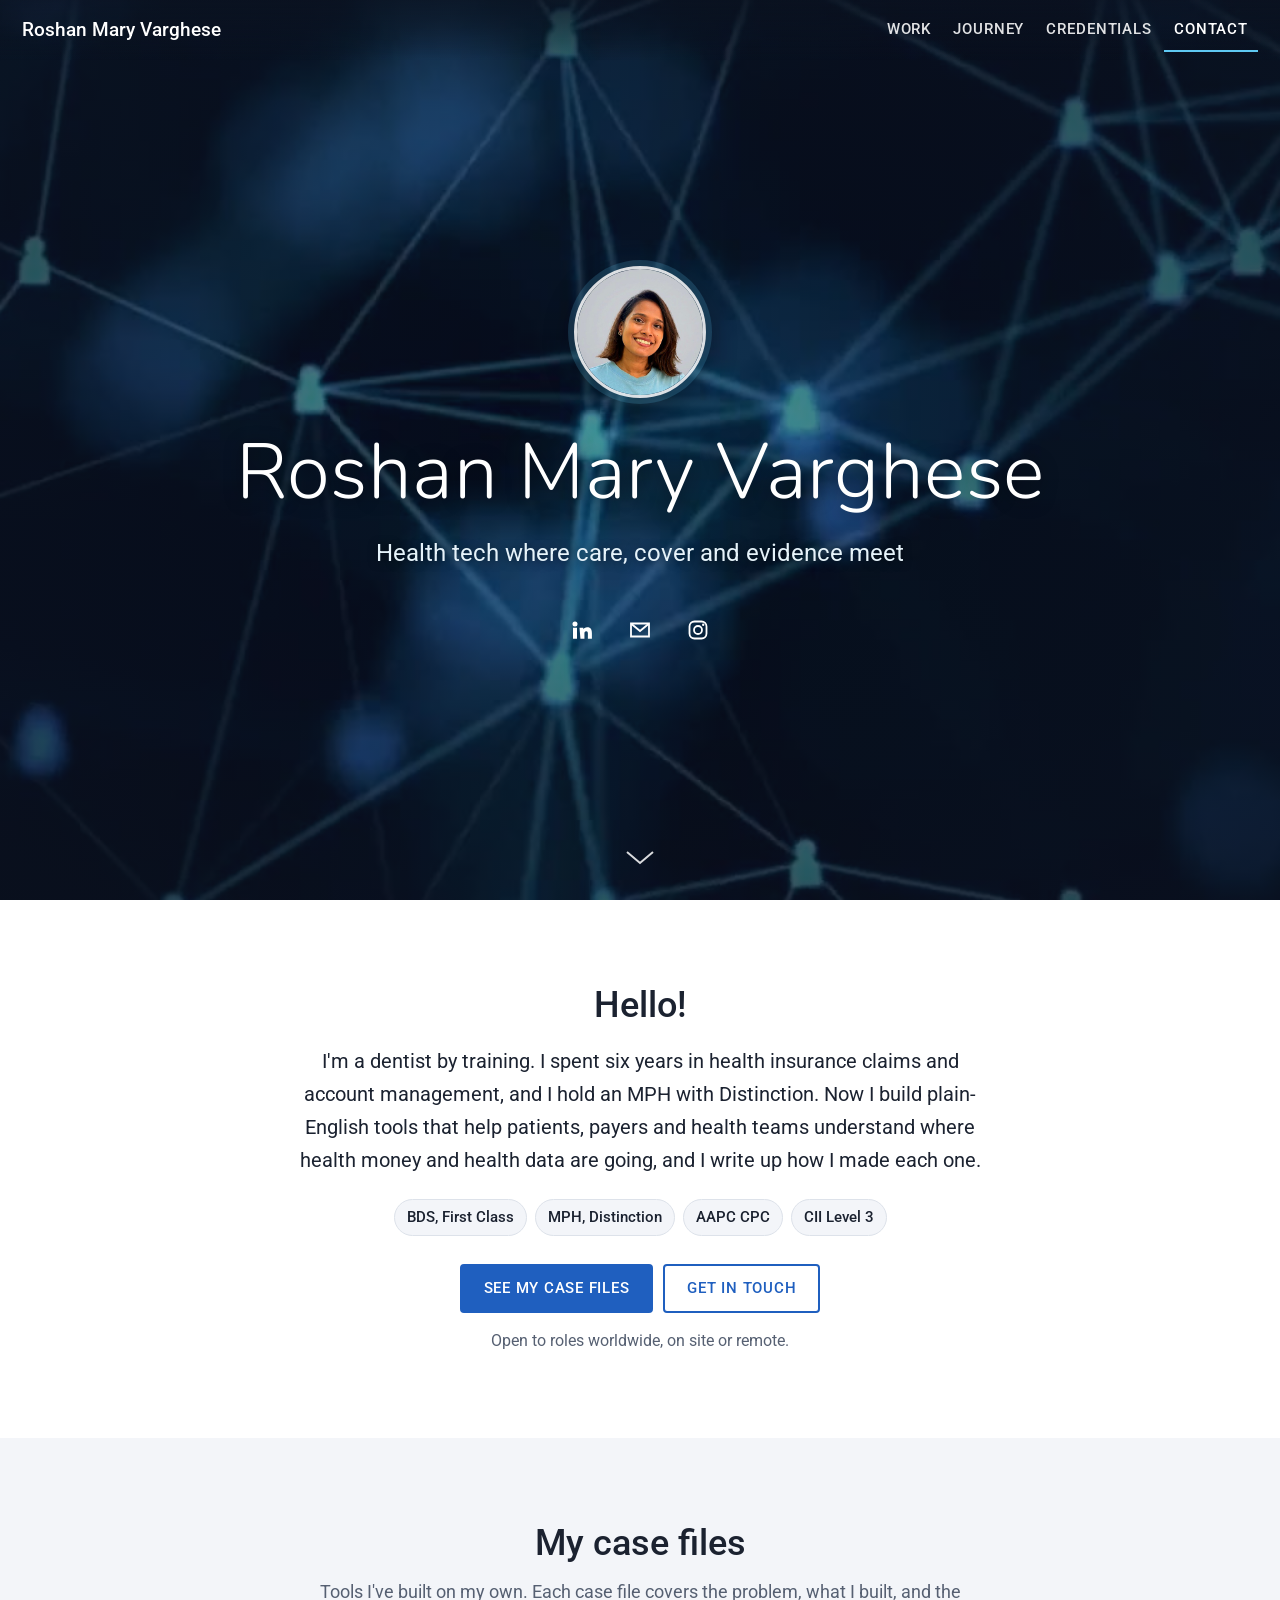
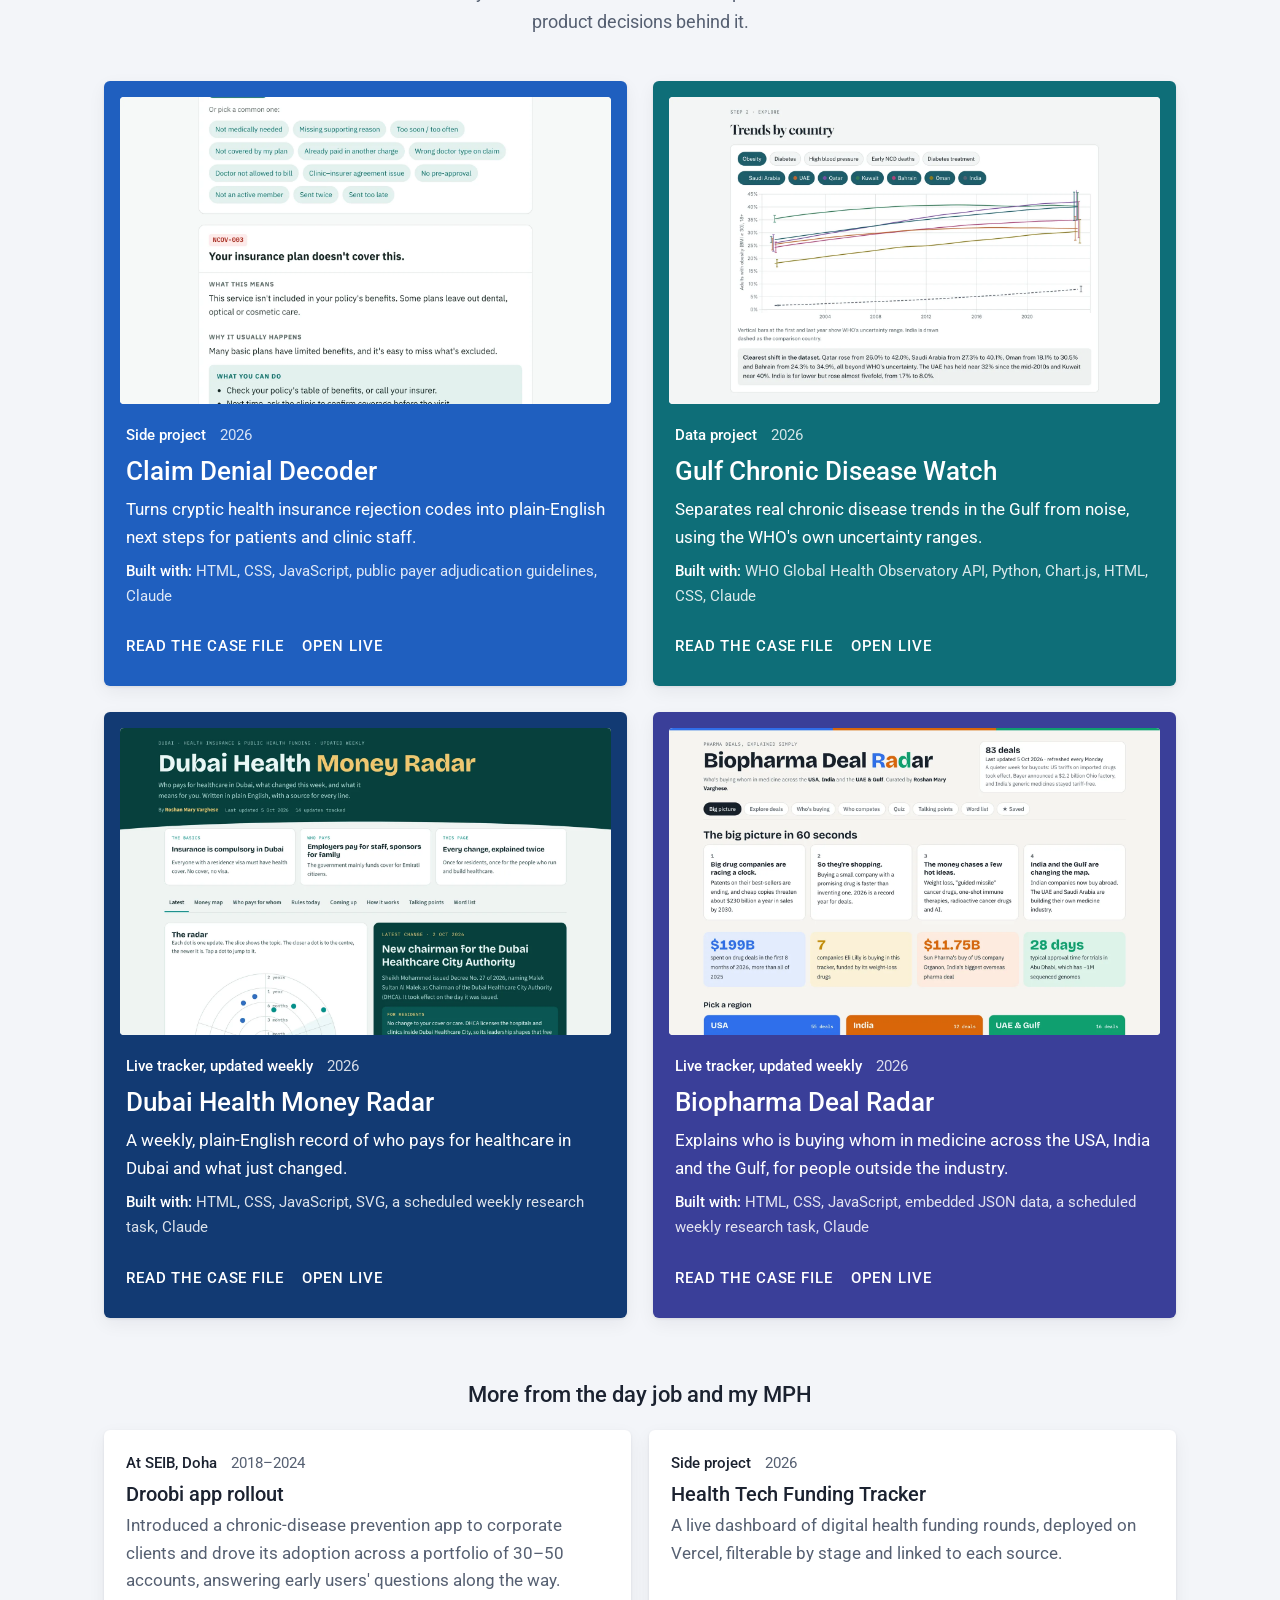
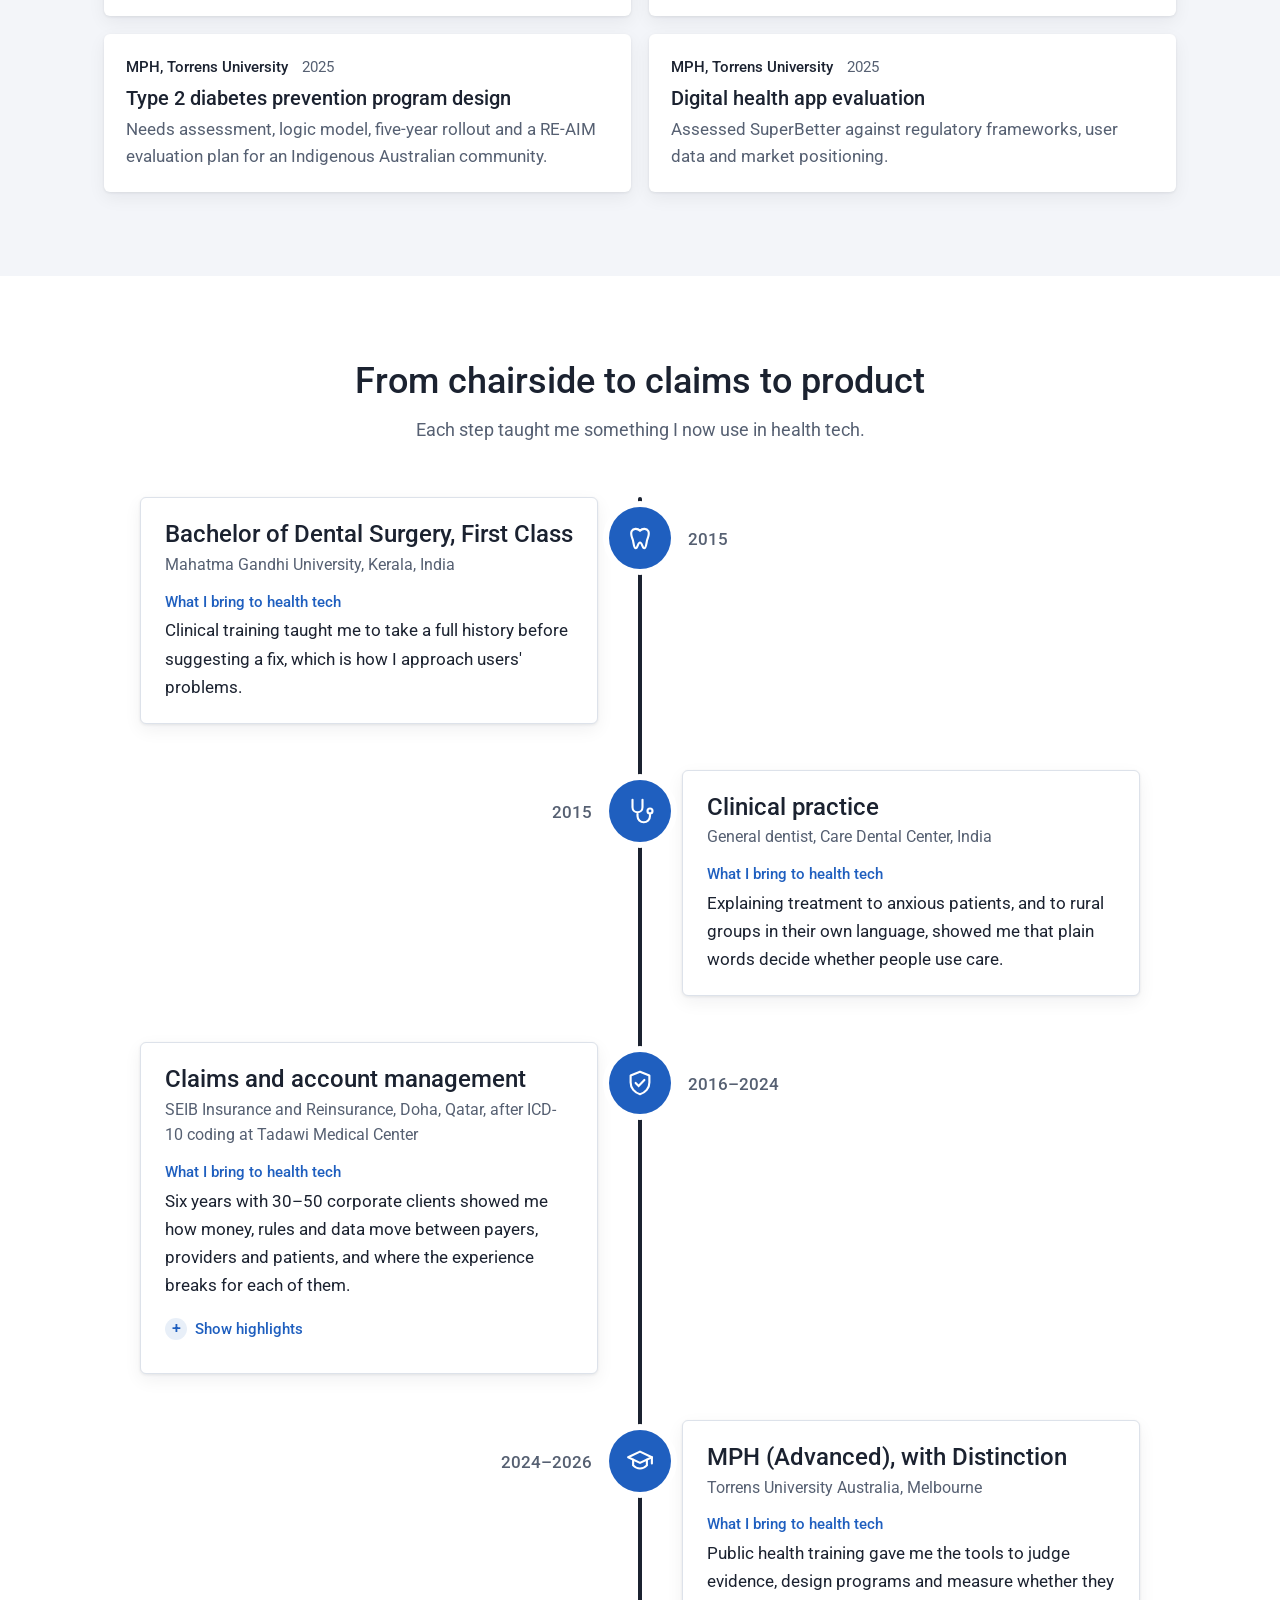
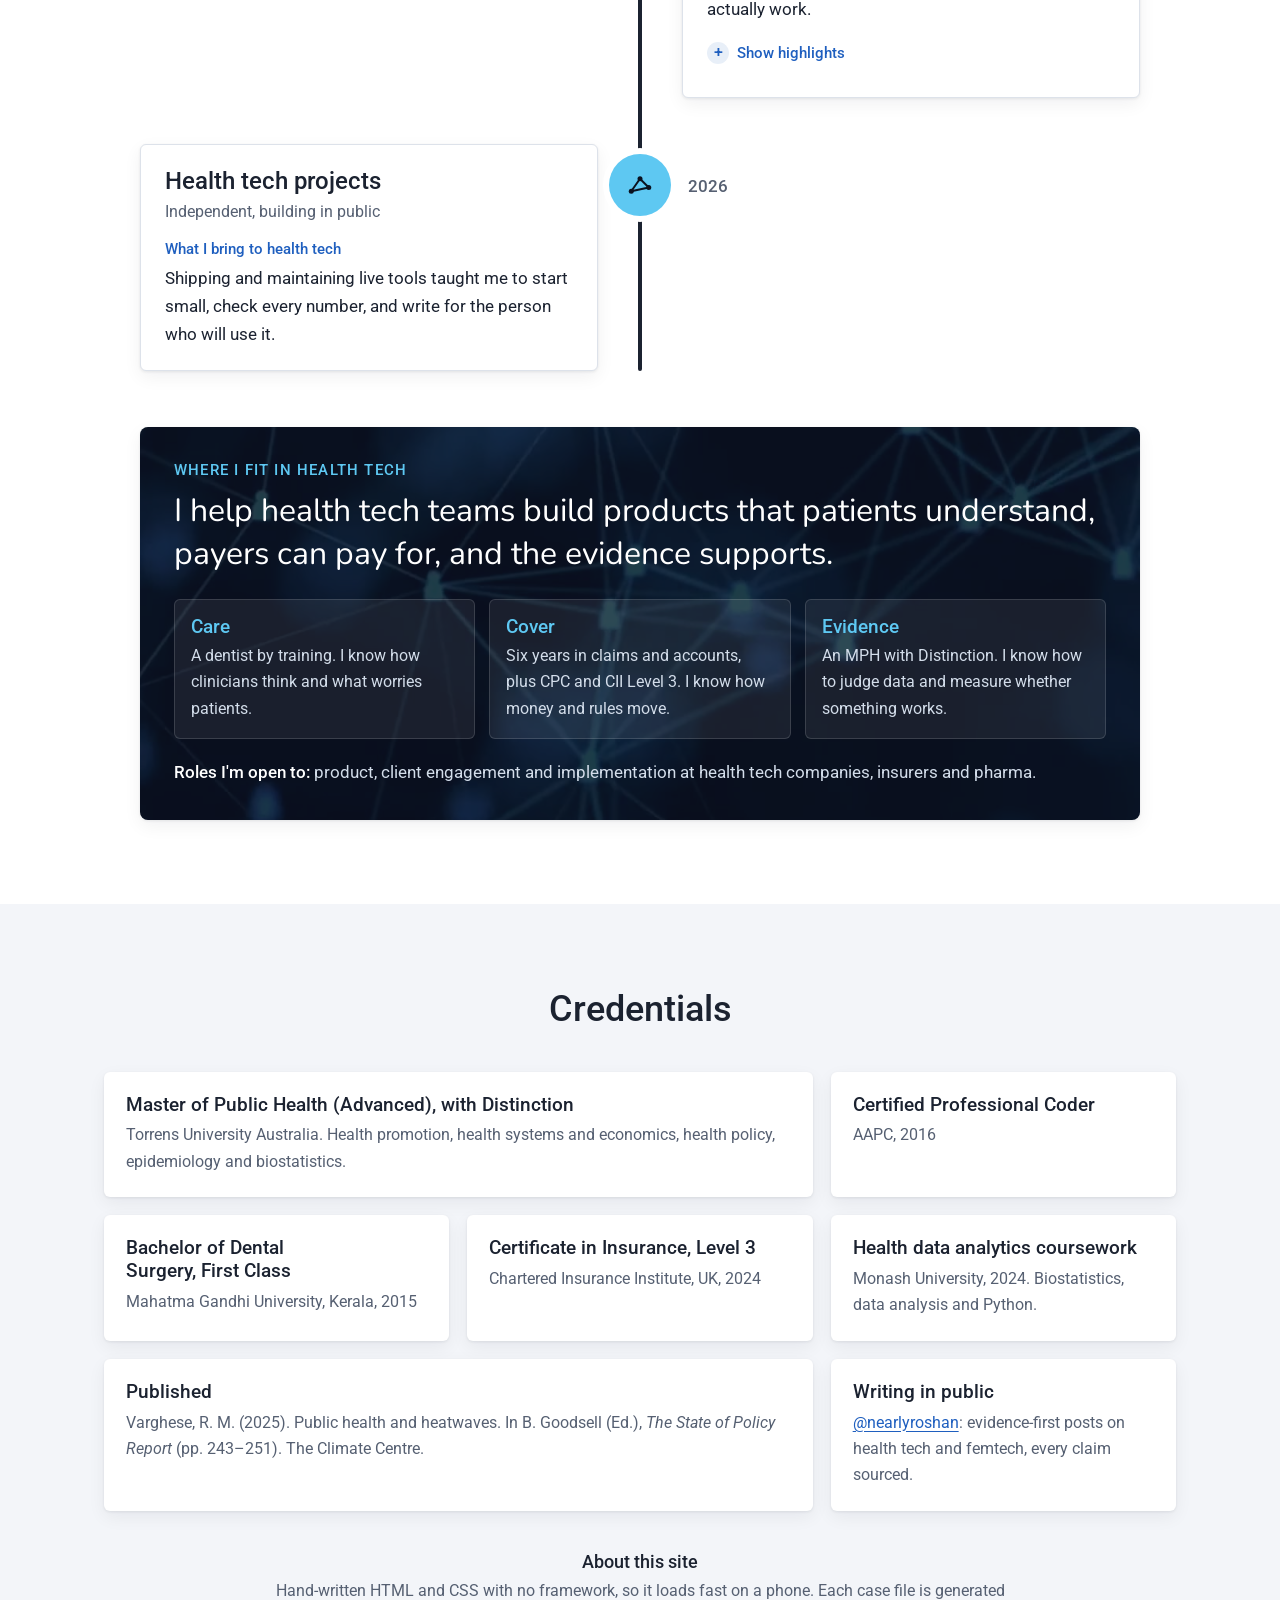
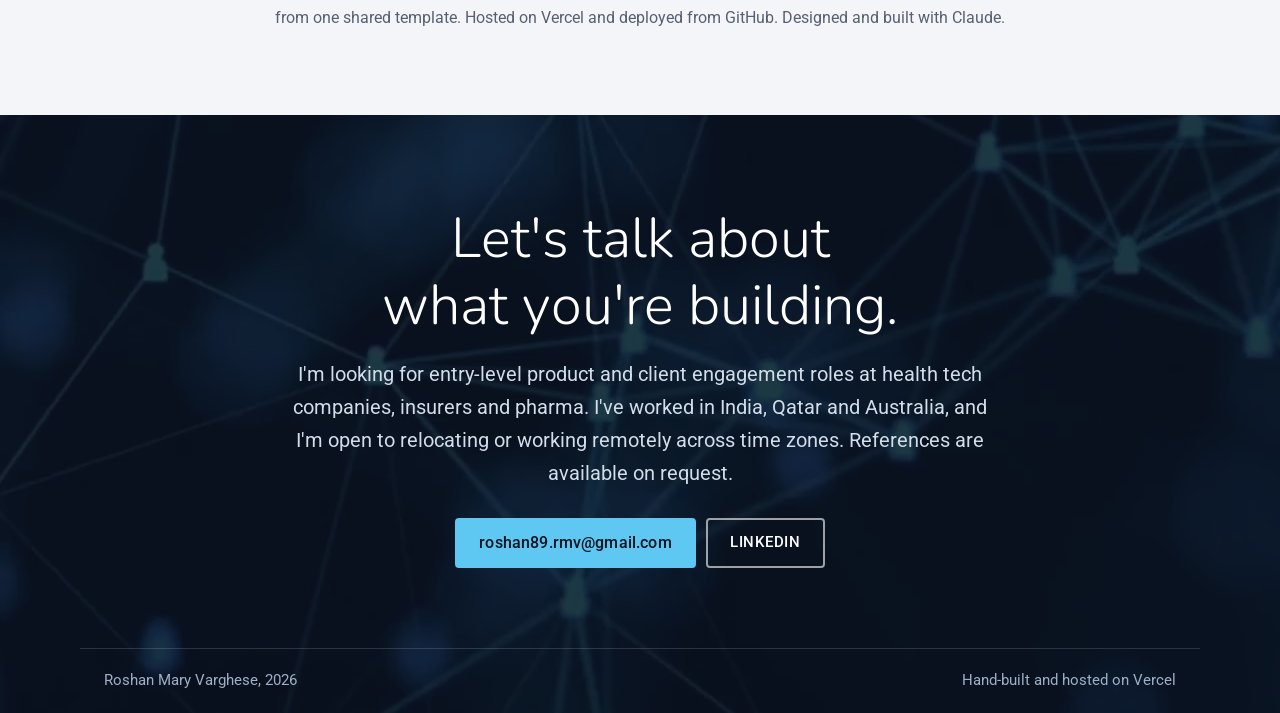
==== commit 14376a55: "Restyle like a classic developer portfolio: network video hero, dark top bar, colour project cards, " ====
--- a/index.html
+++ b/index.html
@@ -9,49 +9,53 @@
 <meta property="og:description" content="Dentist, six years in health insurance claims and account management, MPH with Distinction. I build plain-English health tech tools and write up how I made each one.">
 <meta property="og:image" content="img/dubai-health-money-radar.webp">
 <link rel="icon" href="data:image/svg+xml,%3Csvg xmlns='http://www.w3.org/2000/svg' viewBox='0 0 64 64'%3E%3Crect width='64' height='64' rx='14' fill='%230D3B42'/%3E%3Cpath d='M14 64V34a18 18 0 0 1 36 0v30' fill='%238ED1CB'/%3E%3Ccircle cx='46' cy='18' r='7' fill='%23EFA53A'/%3E%3C/svg%3E">
-<link rel="preconnect" href="https://fonts.googleapis.com"><link rel="preconnect" href="https://fonts.gstatic.com" crossorigin><link href="https://fonts.googleapis.com/css2?family=Jost:ital,wght@0,300;0,400;0,500;1,300;1,400&family=Mrs+Saint+Delafield&display=swap" rel="stylesheet">
+<link rel="preconnect" href="https://fonts.googleapis.com"><link rel="preconnect" href="https://fonts.gstatic.com" crossorigin><link href="https://fonts.googleapis.com/css2?family=Nunito:wght@300;400;600&family=Roboto:ital,wght@0,400;0,500;0,700;1,400&display=swap" rel="stylesheet">
 <link rel="stylesheet" href="site.css">
 </head>
 <body>
 <a class="skip" href="#main">Skip to content</a>
-<div class="backdrop" aria-hidden="true"></div>
 <header class="bar over" id="bar">
-  <a class="signature" href="index.html" aria-label="Roshan Mary Varghese, home">Roshan Mary Varghese</a>
+  <a class="brand" href="index.html" aria-label="Roshan Mary Varghese, home">Roshan Mary Varghese</a>
   <nav aria-label="Sections"><a href="#work">Work</a><a href="#timeline">Journey</a><a href="#credentials">Credentials</a><a href="#contact">Contact</a></nav>
 </header>
 <main id="main">
 
 <div class="hero" id="top">
-  <p class="hero-line">Health tech where care, cover and evidence meet</p>
-  <a class="scroll-cue" href="#intro" aria-label="Scroll to the introduction"><svg width="34" height="18" viewBox="0 0 34 18" aria-hidden="true"><path d="M2 2l15 13L32 2" fill="none" stroke="currentColor" stroke-width="2"/></svg></a>
+  <video class="hero-video" muted loop playsinline preload="none" poster="media/network-wide.jpg" aria-hidden="true"
+         data-wide="media/network-wide.mp4" data-tall="media/network-portrait.mp4" data-tall-poster="media/network-portrait.jpg"></video>
+  <div class="hero-shade" aria-hidden="true"></div>
+  <div class="hero-content">
+    <img class="avatar" src="img/roshan.jpg" alt="Portrait of Roshan Mary Varghese" width="400" height="400">
+    <h1>Roshan Mary Varghese</h1>
+    <p class="tagline">Health tech where care, cover and evidence meet</p>
+    <ul class="socials" aria-label="Contact links">
+      <li><a href="https://www.linkedin.com/in/roshanmaryvarghese" target="_blank" rel="noopener" aria-label="LinkedIn"><svg viewBox="0 0 24 24" aria-hidden="true"><path fill="currentColor" d="M4.98 3.5a2.5 2.5 0 1 1 0 5 2.5 2.5 0 0 1 0-5zM3 9.75h4v11H3zM9.5 9.75h3.8v1.5h.06c.53-1 1.83-2.06 3.77-2.06 4.03 0 4.77 2.65 4.77 6.1v5.46h-4v-4.840c0-1.15-.02-2.64-1.6-2.64-1.62 0-1.86 1.26-1.86 2.56v4.92h-4z"/></svg></a></li>
+      <li><a href="mailto:roshan89.rmv@gmail.com" aria-label="Email"><svg viewBox="0 0 24 24" aria-hidden="true"><path fill="none" stroke="currentColor" stroke-width="1.8" d="M3 5.5h18v13H3z"/><path fill="none" stroke="currentColor" stroke-width="1.8" d="M3.5 6l8.5 7 8.5-7"/></svg></a></li>
+      <li><a href="https://instagram.com/nearlyroshan" target="_blank" rel="noopener" aria-label="Instagram, @nearlyroshan"><svg viewBox="0 0 24 24" aria-hidden="true"><rect x="3.5" y="3.5" width="17" height="17" rx="5" fill="none" stroke="currentColor" stroke-width="1.8"/><circle cx="12" cy="12" r="4" fill="none" stroke="currentColor" stroke-width="1.8"/><circle cx="17.2" cy="6.8" r="1.2" fill="currentColor"/></svg></a></li>
+    </ul>
+  </div>
+  <a class="scroll-cue" href="#intro" aria-label="Scroll to the introduction"><svg width="30" height="16" viewBox="0 0 30 16" aria-hidden="true"><path d="M2 2l13 11L28 2" fill="none" stroke="currentColor" stroke-width="2"/></svg></a>
 </div>
 
-<section id="intro" class="panel">
-  <div class="wrap intro">
-    <figure class="portrait"><img src="img/roshan.jpg" alt="Portrait of Roshan Mary Varghese" width="400" height="400"></figure>
-    <div>
-      <h1>Hi, I'm Roshan.</h1>
-      <p class="pitch">I'm a dentist by training. I spent six years in health insurance claims and account management, and I hold an MPH with Distinction. Now I build plain-English tools that help patients, payers and health teams understand where health money and health data are going, and I write up how I made each one.</p>
-      <p class="creds"><span>BDS, First Class</span><span>MPH, Distinction</span><span>AAPC CPC</span><span>CII Level 3</span></p>
-      <div class="ctas">
-        <a class="btn primary" href="#work">See case files</a>
-        <a class="btn" href="https://www.linkedin.com/in/roshanmaryvarghese" target="_blank" rel="noopener">LinkedIn</a>
-        <a class="btn" href="mailto:roshan89.rmv@gmail.com">Email</a>
-      </div>
-      <p class="note">Open to roles worldwide, on site or remote.</p>
-    </div>
-  </div>
-</section>
-
-<section id="work" class="panel">
+<section id="intro" class="sec">
+  <div class="wrap narrow center">
+    <h2 class="sec-title">Hello!</h2>
+    <p class="lead">I'm a dentist by training. I spent six years in health insurance claims and account management, and I hold an MPH with Distinction. Now I build plain-English tools that help patients, payers and health teams understand where health money and health data are going, and I write up how I made each one.</p>
+    <p class="creds"><span>BDS, First Class</span><span>MPH, Distinction</span><span>AAPC CPC</span><span>CII Level 3</span></p>
+    <div class="ctas">
+      <a class="btn primary" href="#work">See my case files</a>
+      <a class="btn" href="mailto:roshan89.rmv@gmail.com">Get in touch</a>
+    </div>
+    <p class="note">Open to roles worldwide, on site or remote.</p>
+  </div>
+</section>
+
+<section id="work" class="sec alt">
   <div class="wrap">
-    <div class="sec-head">
-      <h2>Selected work</h2>
-      <p>Tools I've built on my own, next to work from my years in insurance and public health. Each case file covers the problem, what I built, and the product decisions behind it.</p>
-    </div>
-
+    <h2 class="sec-title center">My case files</h2>
+    <p class="sec-sub center">Tools I've built on my own. Each case file covers the problem, what I built, and the product decisions behind it.</p>
     <div class="work-list">
-      <article class="work card">
+      <article class="work" style="--card:#1F5FBF">
         <a class="thumb" href="case/claim-denial-decoder.html" aria-label="Read the Claim Denial Decoder case file">
           <img src="img/claim-denial-decoder.webp" alt="Claim Denial Decoder explaining rejection code NCOV-003: what it means, why it happens and what to do next" loading="lazy" width="1600" height="1000">
         </a>
@@ -60,13 +64,13 @@
           <h3>Claim Denial Decoder</h3>
           <p class="impact">Turns cryptic health insurance rejection codes into plain-English next steps for patients and clinic staff.</p>
           <p class="stack"><b>Built with:</b> HTML, CSS, JavaScript, public payer adjudication guidelines, Claude</p>
-          <div class="links">
-            <a class="btn dark" href="case/claim-denial-decoder.html">Read the case file</a>
-            <a class="btn" href="https://claude.ai/artifact/KUER2xqjB1SmEMi6YyPpWi" target="_blank" rel="noopener">Open live</a>
+          <div class="card-links">
+            <a href="case/claim-denial-decoder.html">Read the case file</a>
+            <a href="https://claude.ai/artifact/KUER2xqjB1SmEMi6YyPpWi" target="_blank" rel="noopener">Open live</a>
           </div>
         </div>
       </article>
-      <article class="work card">
+      <article class="work" style="--card:#0E6E78">
         <a class="thumb" href="case/gulf-chronic-disease-watch.html" aria-label="Read the Gulf Chronic Disease Watch case file">
           <img src="img/gulf-chronic-disease-watch.webp" alt="Line chart of adult obesity in six Gulf states and India from 2000 to 2024, with WHO uncertainty bars" loading="lazy" width="1600" height="1000">
         </a>
@@ -75,13 +79,13 @@
           <h3>Gulf Chronic Disease Watch</h3>
           <p class="impact">Separates real chronic disease trends in the Gulf from noise, using the WHO&#x27;s own uncertainty ranges.</p>
           <p class="stack"><b>Built with:</b> WHO Global Health Observatory API, Python, Chart.js, HTML, CSS, Claude</p>
-          <div class="links">
-            <a class="btn dark" href="case/gulf-chronic-disease-watch.html">Read the case file</a>
-            <a class="btn" href="https://claude.ai/artifact/Adyt7ckMZNwcC1VpwRYuEr" target="_blank" rel="noopener">Open live</a>
+          <div class="card-links">
+            <a href="case/gulf-chronic-disease-watch.html">Read the case file</a>
+            <a href="https://claude.ai/artifact/Adyt7ckMZNwcC1VpwRYuEr" target="_blank" rel="noopener">Open live</a>
           </div>
         </div>
       </article>
-      <article class="work card">
+      <article class="work" style="--card:#123A73">
         <a class="thumb" href="case/dubai-health-money-radar.html" aria-label="Read the Dubai Health Money Radar case file">
           <img src="img/dubai-health-money-radar.webp" alt="Dubai Health Money Radar: a header, three start-here cards and a radar chart of updates by topic and age" loading="lazy" width="1600" height="1000">
         </a>
@@ -90,13 +94,13 @@
           <h3>Dubai Health Money Radar</h3>
           <p class="impact">A weekly, plain-English record of who pays for healthcare in Dubai and what just changed.</p>
           <p class="stack"><b>Built with:</b> HTML, CSS, JavaScript, SVG, a scheduled weekly research task, Claude</p>
-          <div class="links">
-            <a class="btn dark" href="case/dubai-health-money-radar.html">Read the case file</a>
-            <a class="btn" href="https://claude.ai/artifact/7PYZqPuVy4tv63mTWiH6Y8" target="_blank" rel="noopener">Open live</a>
+          <div class="card-links">
+            <a href="case/dubai-health-money-radar.html">Read the case file</a>
+            <a href="https://claude.ai/artifact/7PYZqPuVy4tv63mTWiH6Y8" target="_blank" rel="noopener">Open live</a>
           </div>
         </div>
       </article>
-      <article class="work card">
+      <article class="work" style="--card:#3A3F99">
         <a class="thumb" href="case/biopharma-deal-radar.html" aria-label="Read the Biopharma Deal Radar case file">
           <img src="img/biopharma-deal-radar.webp" alt="Biopharma Deal Radar: a big-picture summary, headline numbers and region cards for the USA, India and the UAE and Gulf" loading="lazy" width="1600" height="1000">
         </a>
@@ -105,15 +109,15 @@
           <h3>Biopharma Deal Radar</h3>
           <p class="impact">Explains who is buying whom in medicine across the USA, India and the Gulf, for people outside the industry.</p>
           <p class="stack"><b>Built with:</b> HTML, CSS, JavaScript, embedded JSON data, a scheduled weekly research task, Claude</p>
-          <div class="links">
-            <a class="btn dark" href="case/biopharma-deal-radar.html">Read the case file</a>
-            <a class="btn" href="https://claude.ai/artifact/CHbfJAABRZAxzf44hTQ5EE" target="_blank" rel="noopener">Open live</a>
+          <div class="card-links">
+            <a href="case/biopharma-deal-radar.html">Read the case file</a>
+            <a href="https://claude.ai/artifact/CHbfJAABRZAxzf44hTQ5EE" target="_blank" rel="noopener">Open live</a>
           </div>
         </div>
       </article>
     </div>
 
-    <h3 class="sub-head">More from the day job and my MPH</h3>
+    <h3 class="sub-head center">More from the day job and my MPH</h3>
     <div class="compact">
       <div class="card">
         <span class="meta"><span class="type">At SEIB, Doha</span><span>2018–2024</span></span>
@@ -139,59 +143,72 @@
   </div>
 </section>
 
-<section id="timeline" class="panel">
+<section id="timeline" class="sec">
   <div class="wrap">
-    <div class="sec-head">
-      <h2>From chairside to claims to product</h2>
-      <p>Each step taught me something I now use in health tech.</p>
-    </div>
+    <h2 class="sec-title center">From chairside to claims to product</h2>
+    <p class="sec-sub center">Each step taught me something I now use in health tech.</p>
     <ol class="timeline">
       <li class="node">
+        <span class="dot" aria-hidden="true"><svg viewBox="0 0 24 24"><path fill="none" stroke="currentColor" stroke-width="1.7" stroke-linejoin="round" d="M12 6.2C10.4 4.6 6.8 3.8 5.4 6.4c-1.3 2.4.2 5 .9 7.2.6 2 .7 6.6 2.3 6.6 1.7 0 1.6-4.6 3.4-4.6s1.7 4.6 3.4 4.6c1.6 0 1.7-4.6 2.3-6.6.7-2.2 2.2-4.8.9-7.2-1.4-2.6-5-1.8-6.6-.2z"/></svg></span>
         <div class="when">2015</div>
-        <h3>Bachelor of Dental Surgery, First Class</h3>
-        <div class="where">Mahatma Gandhi University, Kerala, India</div>
-        <p class="learned"><b>What I bring to health tech</b>Clinical training taught me to take a full history before suggesting a fix, which is how I approach users' problems.</p>
+        <div class="tcard">
+          <h3>Bachelor of Dental Surgery, First Class</h3>
+          <div class="where">Mahatma Gandhi University, Kerala, India</div>
+          <p class="learned"><b>What I bring to health tech</b>Clinical training taught me to take a full history before suggesting a fix, which is how I approach users' problems.</p>
+        </div>
       </li>
       <li class="node">
+        <span class="dot" aria-hidden="true"><svg viewBox="0 0 24 24"><path fill="none" stroke="currentColor" stroke-width="1.7" stroke-linecap="round" d="M6 3v6a4 4 0 0 0 8 0V3M10 13v3a5 5 0 0 0 10 0v-2"/><circle cx="20" cy="12" r="2" fill="none" stroke="currentColor" stroke-width="1.7"/></svg></span>
         <div class="when">2015</div>
-        <h3>Clinical practice</h3>
-        <div class="where">General dentist, Care Dental Center, India</div>
-        <p class="learned"><b>What I bring to health tech</b>Explaining treatment to anxious patients, and to rural groups in their own language, showed me that plain words decide whether people use care.</p>
+        <div class="tcard">
+          <h3>Clinical practice</h3>
+          <div class="where">General dentist, Care Dental Center, India</div>
+          <p class="learned"><b>What I bring to health tech</b>Explaining treatment to anxious patients, and to rural groups in their own language, showed me that plain words decide whether people use care.</p>
+        </div>
       </li>
       <li class="node">
+        <span class="dot" aria-hidden="true"><svg viewBox="0 0 24 24"><path fill="none" stroke="currentColor" stroke-width="1.7" stroke-linejoin="round" d="M12 3l7.5 3v5.5c0 4.6-3.2 8.3-7.5 9.5-4.3-1.2-7.5-4.9-7.5-9.5V6z"/><path fill="none" stroke="currentColor" stroke-width="1.7" stroke-linecap="round" d="M8.5 12l2.4 2.4 4.6-4.8"/></svg></span>
         <div class="when">2016–2024</div>
-        <h3>Claims and account management</h3>
-        <div class="where">SEIB Insurance and Reinsurance, Doha, Qatar, after ICD-10 coding at Tadawi Medical Center</div>
-        <p class="learned"><b>What I bring to health tech</b>Six years with 30–50 corporate clients showed me how money, rules and data move between payers, providers and patients, and where the experience breaks for each of them.</p>
-        <details>
-          <summary>Show highlights</summary>
-          <ul>
-            <li>Built cost and utilisation reports used for client renewals and pricing.</li>
-            <li>Rolled out the Droobi chronic-disease prevention app to corporate clients.</li>
-            <li>Worked on health insurance for FIFA and Asian Games programmes.</li>
-            <li>Ran health campaigns such as Breast Cancer Awareness Month, with zero compliance breaches in six years.</li>
-          </ul>
-        </details>
+        <div class="tcard">
+          <h3>Claims and account management</h3>
+          <div class="where">SEIB Insurance and Reinsurance, Doha, Qatar, after ICD-10 coding at Tadawi Medical Center</div>
+          <p class="learned"><b>What I bring to health tech</b>Six years with 30–50 corporate clients showed me how money, rules and data move between payers, providers and patients, and where the experience breaks for each of them.</p>
+          <details>
+            <summary>Show highlights</summary>
+            <ul>
+              <li>Built cost and utilisation reports used for client renewals and pricing.</li>
+              <li>Rolled out the Droobi chronic-disease prevention app to corporate clients.</li>
+              <li>Worked on health insurance for FIFA and Asian Games programmes.</li>
+              <li>Ran health campaigns such as Breast Cancer Awareness Month, with zero compliance breaches in six years.</li>
+            </ul>
+          </details>
+        </div>
       </li>
       <li class="node">
+        <span class="dot" aria-hidden="true"><svg viewBox="0 0 24 24"><path fill="none" stroke="currentColor" stroke-width="1.7" stroke-linejoin="round" d="M2.5 9L12 4.5 21.5 9 12 13.5z"/><path fill="none" stroke="currentColor" stroke-width="1.7" stroke-linecap="round" d="M6.5 11v4.5c1.5 1.6 3.5 2.5 5.5 2.5s4-.9 5.5-2.5V11M21.5 9v5"/></svg></span>
         <div class="when">2024–2026</div>
-        <h3>MPH (Advanced), with Distinction</h3>
-        <div class="where">Torrens University Australia, Melbourne</div>
-        <p class="learned"><b>What I bring to health tech</b>Public health training gave me the tools to judge evidence, design programs and measure whether they actually work.</p>
-        <details>
-          <summary>Show highlights</summary>
-          <ul>
-            <li>Biostatistics: 90, High Distinction. Capstone on malaria prevention in Uganda: Distinction.</li>
-            <li>Compiled findings for the WHO STEPS chronic disease survey report for Nauru.</li>
-            <li>Published a chapter on heatwaves and population health with The Climate Centre.</li>
-          </ul>
-        </details>
+        <div class="tcard">
+          <h3>MPH (Advanced), with Distinction</h3>
+          <div class="where">Torrens University Australia, Melbourne</div>
+          <p class="learned"><b>What I bring to health tech</b>Public health training gave me the tools to judge evidence, design programs and measure whether they actually work.</p>
+          <details>
+            <summary>Show highlights</summary>
+            <ul>
+              <li>Biostatistics: 90, High Distinction. Capstone on malaria prevention in Uganda: Distinction.</li>
+              <li>Compiled findings for the WHO STEPS chronic disease survey report for Nauru.</li>
+              <li>Published a chapter on heatwaves and population health with The Climate Centre.</li>
+            </ul>
+          </details>
+        </div>
       </li>
       <li class="node now">
+        <span class="dot" aria-hidden="true"><svg viewBox="0 0 24 24"><circle cx="5" cy="17" r="2" fill="currentColor"/><circle cx="12" cy="7" r="2" fill="currentColor"/><circle cx="19" cy="14" r="2" fill="currentColor"/><path fill="none" stroke="currentColor" stroke-width="1.6" d="M5 17L12 7l7 7M5 17l14-3"/></svg></span>
         <div class="when">2026</div>
-        <h3>Health tech projects</h3>
-        <div class="where">Independent, building in public</div>
-        <p class="learned"><b>What I bring to health tech</b>Shipping and maintaining live tools taught me to start small, check every number, and write for the person who will use it.</p>
+        <div class="tcard">
+          <h3>Health tech projects</h3>
+          <div class="where">Independent, building in public</div>
+          <p class="learned"><b>What I bring to health tech</b>Shipping and maintaining live tools taught me to start small, check every number, and write for the person who will use it.</p>
+        </div>
       </li>
     </ol>
 
@@ -208,9 +225,9 @@
   </div>
 </section>
 
-<section id="credentials" class="panel">
+<section id="credentials" class="sec alt">
   <div class="wrap">
-    <div class="sec-head"><h2>Credentials</h2></div>
+    <h2 class="sec-title center">Credentials</h2>
     <div class="cred">
       <div class="card wide">
         <h3>Master of Public Health (Advanced), with Distinction</h3>
@@ -242,35 +259,46 @@
       </div>
     </div>
 
-    <div class="colophon card" style="margin-top:36px">
-      <svg width="44" height="44" viewBox="0 0 44 44" aria-hidden="true"><rect width="44" height="44" rx="12" fill="#F1F1EF"/><path d="M15 16l-6 6 6 6M29 16l6 6-6 6M25 12l-6 20" fill="none" stroke="#1E1E1E" stroke-width="2.6" stroke-linecap="round" stroke-linejoin="round"/></svg>
-      <div>
-        <h3>About this site</h3>
-        <p>Hand-written HTML and CSS with no framework, so it loads fast on a phone. Each case file is generated from one shared template, which keeps the structure consistent. Hosted on Vercel and deployed from GitHub. Designed and built with Claude.</p>
-      </div>
+    <div class="colophon">
+      <h3>About this site</h3>
+      <p>Hand-written HTML and CSS with no framework, so it loads fast on a phone. Each case file is generated from one shared template. Hosted on Vercel and deployed from GitHub. Designed and built with Claude.</p>
     </div>
   </div>
 </section>
 
 </main>
 
-<section class="contact panel" id="contact">
-  <div class="wrap">
+<section class="contact" id="contact">
+  <div class="wrap narrow center">
     <h2>Let's talk about what you're building.</h2>
     <p class="lead">I'm looking for entry-level product and client engagement roles at health tech companies, insurers and pharma. I've worked in India, Qatar and Australia, and I'm open to relocating or working remotely across time zones. References are available on request.</p>
-    <div class="links">
-      <a class="btn primary" href="mailto:roshan89.rmv@gmail.com">roshan89.rmv@gmail.com</a>
-      <a class="btn" href="https://www.linkedin.com/in/roshanmaryvarghese" target="_blank" rel="noopener">LinkedIn</a>
-    </div>
-    <footer class="foot">
-      <span>Roshan Mary Varghese, 2026</span>
-      <span>Hand-built and hosted on Vercel</span>
-    </footer>
-  </div>
+    <div class="ctas">
+      <a class="btn primary email" href="mailto:roshan89.rmv@gmail.com">roshan89.rmv@gmail.com</a>
+      <a class="btn ghost" href="https://www.linkedin.com/in/roshanmaryvarghese" target="_blank" rel="noopener">LinkedIn</a>
+    </div>
+  </div>
+  <footer class="foot wrap">
+    <span>Roshan Mary Varghese, 2026</span>
+    <span>Hand-built and hosted on Vercel</span>
+  </footer>
 </section>
 
 <script>
-  // Highlight the section in view in the top bar.
+  // Background video: pick the wide or tall cut for the screen, and respect reduced motion.
+  (function(){
+    const v = document.querySelector('.hero-video');
+    if (!v) return;
+    const tall = matchMedia('(max-aspect-ratio: 4/5)').matches;
+    if (tall) v.poster = v.dataset.tallPoster;
+    if (matchMedia('(prefers-reduced-motion: reduce)').matches) return;
+    v.src = tall ? v.dataset.tall : v.dataset.wide;
+    v.play().catch(() => {});
+  })();
+
+  // Darken the top bar once the hero has scrolled away, and highlight the section in view.
+  const bar = document.getElementById('bar');
+  const onScroll = () => bar.classList.toggle('solid', scrollY > innerHeight * 0.6);
+  addEventListener('scroll', onScroll, {passive:true}); onScroll();
   const links = [...document.querySelectorAll('.bar nav a')];
   const io = new IntersectionObserver(entries => {
     entries.forEach(en => {
@@ -278,7 +306,7 @@
       links.forEach(a => a.setAttribute('aria-current', a.getAttribute('href') === '#' + en.target.id));
     });
   }, {rootMargin:'-45% 0px -50% 0px'});
-  ['intro','work','timeline','credentials','contact'].forEach(id => io.observe(document.getElementById(id)));
+  ['work','timeline','credentials','contact'].forEach(id => io.observe(document.getElementById(id)));
 </script>
 </body>
 </html>
--- a/site.css
+++ b/site.css
@@ -1,201 +1,227 @@
 /* Roshan Mary Varghese, portfolio styles.
    Shared by the home page and every case file page.
-   A quiet gallery: black, white and greys only, light geometric type, a handwritten
-   signature, and white panels that slide over a fixed "gallery wall" of Roshan's own work. */
+   Layout follows a classic developer portfolio: a dark full-screen opening over a moving
+   network video, a dark top bar, solid-coloured project cards and a centred timeline.
+   Colours come from the blues in the network video. */
 :root{
+  --night:#0B1220;
+  --night-2:#131C2E;
   --paper:#FFFFFF;
-  --wash:#F4F4F2;
-  --ink:#1E1E1E;
-  --ink-2:#3A3A3A;
-  --slate:#5C5C5A;
-  --rule:#DADAD7;
-  --sans:"Jost","Futura","Century Gothic",system-ui,sans-serif;
-  --script:"Mrs Saint Delafield","Brush Script MT",cursive;
-  --wrap:1100px;
+  --alt:#F3F5F9;
+  --ink:#1B2230;
+  --slate:#566072;
+  --rule:#DDE2EA;
+  --glow:#5EC8F2;
+  --blue:#1F5FBF;
+  --shadow:0 1px 3px rgba(16,24,40,.08),0 6px 18px rgba(16,24,40,.06);
+  --head:"Nunito","Segoe UI",system-ui,sans-serif;
+  --body:"Roboto","Segoe UI",system-ui,sans-serif;
+  --wrap:1120px;
 }
 *{box-sizing:border-box}
-html{scroll-behavior:smooth;-webkit-text-size-adjust:100%}
+html{scroll-behavior:smooth;scroll-padding-top:72px;-webkit-text-size-adjust:100%}
 @media (prefers-reduced-motion:reduce){html{scroll-behavior:auto}*{transition:none!important}}
-body{margin:0;background:var(--wash);color:var(--ink);font-family:var(--sans);font-weight:400;font-size:18px;line-height:1.65;-webkit-font-smoothing:antialiased}
+body{margin:0;background:var(--paper);color:var(--ink);font-family:var(--body);font-size:17.5px;line-height:1.65;-webkit-font-smoothing:antialiased}
 img{max-width:100%;height:auto;display:block}
-a{color:inherit;text-underline-offset:4px;text-decoration-thickness:1px}
-a:focus-visible,button:focus-visible,summary:focus-visible{outline:2px solid var(--ink);outline-offset:4px}
-h1,h2,h3,h4{font-family:var(--sans);font-weight:400;line-height:1.15;margin:0;letter-spacing:-.005em;text-wrap:balance}
+a{color:var(--blue);text-underline-offset:3px}
+a:focus-visible,button:focus-visible,summary:focus-visible{outline:3px solid var(--glow);outline-offset:3px;border-radius:4px}
+h1,h2,h3,h4{margin:0;line-height:1.2;text-wrap:balance}
 p{margin:0}
-.wrap{max-width:var(--wrap);margin:0 auto;padding-inline:28px}
-@media (max-width:600px){.wrap{padding-inline:20px}body{font-size:17.5px}}
-.skip{position:absolute;left:-999px;top:8px;background:var(--ink);color:var(--paper);padding:8px 14px;z-index:50}
+.wrap{max-width:var(--wrap);margin:0 auto;padding-inline:24px}
+.narrow{max-width:760px}
+.center{text-align:center}
+@media (max-width:600px){.wrap{padding-inline:18px}body{font-size:17px}}
+.skip{position:absolute;left:-999px;top:8px;background:var(--night);color:#fff;padding:8px 14px;z-index:60}
 .skip:focus{left:8px}
-.muted{color:var(--slate)}
-
-/* ---------- fixed gallery wall behind the home page ---------- */
-.backdrop{position:fixed;inset:0;z-index:-1;background:#ECECEA url(img/hero-wall.webp) center/cover no-repeat}
-.backdrop::after{content:"";position:absolute;inset:0;background:rgba(244,244,242,.35)}
-
-/* ---------- header: signature with a centred row of links ---------- */
-.bar{text-align:center;padding:28px 20px 8px;background:var(--paper);border-bottom:1px solid var(--rule)}
-.bar.over{position:absolute;inset:0 0 auto 0;z-index:5;background:rgba(255,255,255,.86);border:0;padding-bottom:6px}
-.signature{font-family:var(--script);font-size:clamp(40px,6vw,62px);line-height:1.1;text-decoration:none;display:inline-block;padding:0 8px;color:var(--ink)}
-.bar nav{display:flex;justify-content:center;flex-wrap:wrap;gap:4px clamp(14px,6vw,72px);margin-top:10px}
-.bar nav a{font-size:17px;font-weight:400;text-decoration:none;color:var(--ink);min-height:44px;display:inline-flex;align-items:center;padding:0 4px;border-bottom:1px solid transparent}
-.bar nav a:hover,.bar nav a[aria-current="true"]{border-bottom-color:var(--ink)}
-@media (max-width:520px){.bar nav{gap:0 18px}.bar nav a{font-size:16px}}
-
-/* ---------- hero: the wall itself, with one line ---------- */
-.hero{min-height:100svh;display:flex;flex-direction:column;align-items:center;justify-content:flex-end;padding:180px 20px 48px;text-align:center}
-.hero-line{font-size:clamp(24px,3.4vw,40px);font-weight:300;letter-spacing:.01em;background:rgba(255,255,255,.88);padding:14px 28px;max-width:min(30em,100%);line-height:1.3;text-wrap:balance}
-.scroll-cue{margin-top:36px;color:var(--ink);display:inline-flex;min-width:48px;min-height:48px;align-items:center;justify-content:center}
-
-/* ---------- white panels that slide over the wall ---------- */
-.panel{background:rgba(255,255,255,.95);margin-bottom:22vh}
-section{padding-block:88px}
-@media (max-width:600px){section{padding-block:60px}.panel{margin-bottom:14vh}}
-.sec-head{display:grid;gap:14px;max-width:38em;margin-bottom:44px}
-.sec-head h2{font-size:clamp(32px,4.4vw,48px);font-weight:300}
-.sec-head p{font-size:18.5px;color:var(--slate)}
-
-/* ---------- buttons ---------- */
-.btn{font-family:var(--sans);font-weight:400;font-size:16.5px;text-decoration:none;min-height:46px;padding:10px 24px;display:inline-flex;align-items:center;justify-content:center;border:1px solid var(--ink);background:transparent;color:var(--ink);transition:background .2s,color .2s}
-.btn:hover{background:var(--ink);color:var(--paper)}
-.btn.primary,.btn.dark{background:var(--ink);color:var(--paper)}
-.btn.primary:hover,.btn.dark:hover{background:var(--ink-2)}
-.links{display:flex;flex-wrap:wrap;gap:10px;margin-top:8px}
-
-/* ---------- intro ---------- */
-.intro{display:grid;grid-template-columns:minmax(0,.8fr) minmax(0,1.2fr);gap:64px;align-items:center}
-@media (max-width:820px){.intro{grid-template-columns:1fr;gap:32px}}
-.portrait{margin:0}
-.portrait img{width:100%;aspect-ratio:4/5;object-fit:cover;object-position:50% 25%;filter:grayscale(1) contrast(1.05)}
-@media (max-width:820px){.portrait{max-width:300px}}
-.intro h1{font-size:clamp(36px,5vw,56px);font-weight:300;letter-spacing:-.01em}
-.intro .pitch{font-size:clamp(18.5px,1.8vw,21px);font-weight:400;line-height:1.6;margin-top:20px;max-width:32em}
-.creds{display:flex;flex-wrap:wrap;gap:6px 0;margin-top:24px;font-size:16px;color:var(--ink-2)}
-.creds span{padding:0 14px;border-left:1px solid var(--rule)}
-.creds span:first-child{padding-left:0;border-left:0}
-.ctas{display:flex;flex-wrap:wrap;gap:10px;margin-top:30px}
-.note{margin-top:18px;font-size:16px;color:var(--slate)}
-
-/* ---------- work: a gallery of projects ---------- */
-.work-list{display:grid;grid-template-columns:repeat(2,minmax(0,1fr));gap:64px 44px}
-@media (max-width:820px){.work-list{grid-template-columns:1fr;gap:52px}}
-.work{display:grid;gap:16px;align-content:start}
-.thumb{display:block;overflow:hidden;background:var(--wash)}
-.thumb img{width:100%;aspect-ratio:16/10;object-fit:cover;object-position:top;filter:grayscale(1);transition:filter .5s,transform .6s}
-.thumb:hover img,.thumb:focus-visible img{filter:grayscale(0);transform:scale(1.015)}
-@media (hover:none){.thumb img{filter:grayscale(.15)}}
-.work .body{display:grid;gap:8px}
-.meta{display:flex;flex-wrap:wrap;gap:4px 16px;font-size:15px;color:var(--slate)}
-.meta .type{color:var(--ink-2)}
-.work h3{font-size:clamp(25px,2.6vw,30px);font-weight:400}
-.work .impact{font-size:18px}
-.stack{font-size:15.5px;color:var(--slate)}
-.stack b{font-weight:500;color:var(--ink-2)}
-.work .links .btn{font-size:15.5px;min-height:44px;padding:8px 18px}
-.sub-head{font-size:24px;font-weight:300;margin:80px 0 20px}
-.compact{display:grid;grid-template-columns:repeat(2,minmax(0,1fr));gap:0 44px}
+
+/* ---------- top bar ---------- */
+.bar{position:fixed;inset:0 0 auto 0;z-index:30;display:flex;align-items:center;gap:16px;min-height:60px;padding:0 22px;transition:background .25s,box-shadow .25s}
+.bar.over{background:linear-gradient(rgba(11,18,32,.65),rgba(11,18,32,0))}
+.bar.solid{background:var(--night);box-shadow:0 2px 10px rgba(0,0,0,.25)}
+.brand{font-family:var(--body);font-weight:500;font-size:19px;color:#fff;text-decoration:none;white-space:nowrap;min-height:44px;display:inline-flex;align-items:center}
+.bar nav{display:flex;gap:2px;margin-left:auto;overflow-x:auto;scrollbar-width:none}
+.bar nav::-webkit-scrollbar{display:none}
+.bar nav a{color:#fff;text-decoration:none;font-weight:500;font-size:14.5px;letter-spacing:.06em;text-transform:uppercase;padding:0 10px;min-height:44px;display:inline-flex;align-items:center;opacity:.88;white-space:nowrap}
+.bar nav a:hover,.bar nav a[aria-current="true"]{opacity:1;box-shadow:inset 0 -2px 0 var(--glow)}
+@media (max-width:700px){.brand{display:none}.bar{justify-content:center}.bar nav{margin:0 auto}.bar nav a{padding:0 7px;font-size:14px;letter-spacing:.03em}}
+
+/* ---------- hero over the network video ---------- */
+.hero{position:relative;min-height:100svh;display:flex;flex-direction:column;align-items:center;justify-content:center;padding:90px 20px 70px;color:#fff;text-align:center;overflow:hidden;background:var(--night) url(media/network-wide.jpg) center/cover}
+.hero-video{position:absolute;inset:0;width:100%;height:100%;object-fit:cover}
+.hero-shade{position:absolute;inset:0;background:radial-gradient(ellipse at center,rgba(11,18,32,.45),rgba(11,18,32,.82))}
+.hero-content{position:relative;display:grid;justify-items:center;gap:6px}
+.avatar{width:132px;height:132px;border-radius:50%;object-fit:cover;object-position:50% 25%;border:3px solid rgba(255,255,255,.85);box-shadow:0 0 0 6px rgba(94,200,242,.18),0 10px 30px rgba(0,0,0,.4)}
+.hero h1{font-family:var(--head);font-weight:300;font-size:clamp(40px,7vw,78px);letter-spacing:.005em;margin-top:22px;text-shadow:0 2px 18px rgba(0,0,0,.45)}
+.tagline{text-wrap:balance;max-width:30em;font-size:clamp(18px,2.2vw,24px);font-weight:400;margin-top:8px;color:#E6F3FA;text-shadow:0 1px 10px rgba(0,0,0,.5)}
+.socials{list-style:none;padding:0;margin:26px 0 0;display:flex;gap:10px}
+.socials a{color:#fff;display:inline-flex;width:48px;height:48px;align-items:center;justify-content:center;border-radius:50%;transition:background .2s}
+.socials a:hover{background:rgba(255,255,255,.14)}
+.socials svg{width:24px;height:24px}
+.scroll-cue{position:absolute;bottom:18px;left:50%;transform:translateX(-50%);color:#fff;display:inline-flex;width:48px;height:48px;align-items:center;justify-content:center;opacity:.85}
+
+/* ---------- sections ---------- */
+.sec{padding-block:84px}
+.sec.alt{background:var(--alt)}
+@media (max-width:600px){.sec{padding-block:60px}}
+.sec-title{font-family:var(--body);font-weight:500;font-size:clamp(28px,3.4vw,36px);color:var(--ink)}
+.sec-sub{font-size:18px;color:var(--slate);max-width:38em;margin:12px auto 0}
+.lead{font-size:clamp(18px,1.9vw,20px);margin-top:18px;color:var(--ink)}
+.creds{display:flex;flex-wrap:wrap;justify-content:center;gap:8px;margin-top:22px}
+.creds span{font-size:15px;font-weight:500;background:var(--alt);border:1px solid var(--rule);border-radius:999px;padding:5px 12px}
+.ctas{display:flex;flex-wrap:wrap;justify-content:center;gap:10px;margin-top:28px}
+.note{margin-top:16px;font-size:15.5px;color:var(--slate)}
+
+/* buttons */
+.btn{font-family:var(--body);font-weight:500;font-size:15px;letter-spacing:.05em;text-transform:uppercase;text-decoration:none;min-height:46px;padding:10px 22px;border-radius:4px;display:inline-flex;align-items:center;justify-content:center;border:2px solid var(--blue);color:var(--blue);background:transparent;transition:background .2s,color .2s,box-shadow .2s}
+.btn:hover{background:rgba(31,95,191,.08)}
+.btn.primary{background:var(--blue);color:#fff}
+.btn.primary:hover{background:#184EA0;box-shadow:var(--shadow)}
+.btn.dark{background:var(--ink);border-color:var(--ink);color:#fff}
+.btn.ghost{border-color:rgba(255,255,255,.6);color:#fff}
+.btn.ghost:hover{background:rgba(255,255,255,.1)}
+
+/* ---------- case file cards: solid colour blocks ---------- */
+.work-list{display:grid;grid-template-columns:repeat(2,minmax(0,1fr));gap:26px;margin-top:44px}
+@media (max-width:820px){.work-list{grid-template-columns:1fr}}
+.work{background:var(--card,var(--blue));color:#fff;border-radius:6px;overflow:hidden;display:flex;flex-direction:column;box-shadow:var(--shadow);transition:transform .2s,box-shadow .2s}
+.work:hover{transform:translateY(-3px);box-shadow:0 14px 30px rgba(16,24,40,.18)}
+.thumb{display:block;margin:16px 16px 0;border-radius:4px;overflow:hidden;background:#fff}
+.thumb img{width:100%;aspect-ratio:16/10;object-fit:cover;object-position:top}
+.work .body{padding:20px 22px 8px;display:flex;flex-direction:column;gap:8px;flex:1}
+.work .meta{display:flex;flex-wrap:wrap;gap:4px 14px;font-size:14.5px;color:rgba(255,255,255,.82)}
+.work .meta .type{font-weight:500;color:#fff}
+.work h3{font-family:var(--body);font-weight:500;font-size:clamp(23px,2.4vw,26px)}
+.work .impact{font-size:17px}
+.work .stack{font-size:15px;color:rgba(255,255,255,.85)}
+.work .stack b{font-weight:500;color:#fff}
+.card-links{display:flex;flex-wrap:wrap;gap:4px 18px;margin-top:auto;padding-block:10px 8px}
+.card-links a{color:#fff;font-weight:500;font-size:14.5px;letter-spacing:.06em;text-transform:uppercase;text-decoration:none;min-height:44px;display:inline-flex;align-items:center;border-bottom:2px solid transparent}
+.card-links a:hover{border-bottom-color:#fff}
+
+.sub-head{font-family:var(--body);font-weight:500;font-size:22px;margin:64px 0 22px}
+.compact{display:grid;grid-template-columns:repeat(2,minmax(0,1fr));gap:18px}
 @media (max-width:760px){.compact{grid-template-columns:1fr}}
-.compact .card{padding:22px 0;border-top:1px solid var(--rule);display:grid;gap:6px;align-content:start}
-.compact h4{font-size:21px;font-weight:400}
+.compact .card,.cred .card{background:#fff;border-radius:6px;box-shadow:var(--shadow);padding:22px;display:grid;gap:6px;align-content:start}
+.meta{display:flex;flex-wrap:wrap;gap:4px 14px;font-size:14.5px;color:var(--slate)}
+.meta .type{font-weight:500;color:var(--ink)}
+.compact h4{font-size:20px;font-weight:500}
 .compact p{font-size:16.5px;color:var(--slate)}
 
-/* ---------- journey timeline ---------- */
-.timeline{list-style:none;margin:0;padding:0;position:relative;max-width:820px}
-.timeline::before{content:"";position:absolute;left:7px;top:10px;bottom:10px;width:1px;background:var(--ink)}
-.node{position:relative;padding:0 0 44px 46px}
-.node:last-child{padding-bottom:0}
-.node::before{content:"";position:absolute;left:0;top:8px;width:15px;height:15px;border-radius:50%;background:var(--paper);border:1px solid var(--ink)}
-.node.now::before{background:var(--ink)}
-.node .when{font-size:15px;letter-spacing:.04em;color:var(--slate)}
-.node h3{font-size:clamp(23px,2.5vw,27px);font-weight:400;margin-top:2px}
-.node .where{font-size:16px;color:var(--slate);margin-top:2px}
-.node .learned{margin-top:12px;font-size:18px;max-width:36em}
-.node .learned b{font-weight:500;font-size:15px;color:var(--ink-2);display:block;margin-bottom:2px}
-.node details{margin-top:8px}
-.node summary{font-size:15.5px;color:var(--ink-2);cursor:pointer;min-height:44px;display:inline-flex;align-items:center;gap:10px;list-style:none}
-.node summary::-webkit-details-marker{display:none}
-.node summary::before{content:"+";display:inline-grid;place-items:center;width:22px;height:22px;border:1px solid var(--ink);border-radius:50%;font-size:15px;line-height:1}
-.node details[open] summary::before{content:"\2212"}
-.node details ul{margin:4px 0 0;padding-left:20px;display:grid;gap:5px;font-size:16.5px;color:var(--slate)}
+/* ---------- centred, alternating timeline ---------- */
+.timeline{list-style:none;margin:52px auto 0;padding:0;position:relative;max-width:1000px}
+.timeline::before{content:"";position:absolute;left:50%;top:0;bottom:0;width:4px;margin-left:-2px;background:var(--ink);border-radius:2px}
+.node{display:grid;grid-template-columns:1fr 84px 1fr;align-items:start;margin-bottom:46px;position:relative}
+.node:last-child{margin-bottom:0}
+.dot{grid-column:2;grid-row:1;justify-self:center;width:62px;height:62px;border-radius:50%;background:var(--blue);color:#fff;display:grid;place-items:center;box-shadow:0 0 0 6px var(--paper);position:relative;z-index:1;margin-top:10px}
+.dot svg{width:30px;height:30px}
+.node.now .dot{background:var(--glow);color:var(--night)}
+.when{grid-row:1;font-weight:500;font-size:17px;color:var(--slate);padding-top:28px}
+.tcard{grid-row:1;background:#fff;border-radius:6px;box-shadow:var(--shadow);padding:22px 24px;border:1px solid var(--rule)}
+.node:nth-child(odd) .tcard{grid-column:1}
+.node:nth-child(odd) .when{grid-column:3;padding-left:6px}
+.node:nth-child(even) .tcard{grid-column:3}
+.node:nth-child(even) .when{grid-column:1;text-align:right;padding-right:6px}
+.tcard h3{font-family:var(--body);font-weight:500;font-size:clamp(21px,2.2vw,24px)}
+.tcard .where{font-size:15.5px;color:var(--slate);margin-top:4px}
+.tcard .learned{margin-top:12px;font-size:17px}
+.tcard .learned b{display:block;font-weight:500;font-size:14.5px;color:var(--blue);margin-bottom:2px}
+.tcard details{margin-top:8px}
+.tcard summary{font-size:15px;font-weight:500;color:var(--blue);cursor:pointer;min-height:44px;display:inline-flex;align-items:center;gap:8px;list-style:none}
+.tcard summary::-webkit-details-marker{display:none}
+.tcard summary::before{content:"+";display:inline-grid;place-items:center;width:22px;height:22px;border-radius:50%;background:rgba(31,95,191,.1);font-size:16px;line-height:1}
+.tcard details[open] summary::before{content:"\2212"}
+.tcard details ul{margin:2px 0 0;padding-left:20px;display:grid;gap:4px;font-size:16px;color:var(--slate)}
+@media (max-width:760px){
+  .timeline::before{left:27px}
+  .node{grid-template-columns:56px 1fr;column-gap:14px}
+  .dot{grid-column:1;width:50px;height:50px;margin-top:0}
+  .dot svg{width:24px;height:24px}
+  .node:nth-child(n) .when{grid-column:2;grid-row:1;text-align:left;padding:10px 0 0}
+  .node:nth-child(n) .tcard{grid-column:2;grid-row:2;margin-top:8px}
+}
 
 /* where I fit: the box the journey lands in */
-.fit{position:relative;margin-top:40px;max-width:820px;background:var(--ink);color:var(--paper);padding:34px}
-.fit::before{content:"";position:absolute;left:7px;top:-40px;width:1px;height:40px;background:var(--ink)}
-.fit-kicker{font-size:16px;font-weight:400;color:#BDBDBA;letter-spacing:.02em}
-.fit-line{font-size:clamp(23px,2.8vw,31px);font-weight:300;line-height:1.35;margin-top:10px}
-.fit-grid{display:grid;grid-template-columns:repeat(3,minmax(0,1fr));gap:0;margin-top:26px;border-top:1px solid #4A4A48}
-.fit-grid div{padding:18px 18px 4px 0}
-.fit-grid div + div{padding-left:18px;border-left:1px solid #4A4A48}
-.fit-grid h4{font-size:20px;font-weight:500}
-.fit-grid p{font-size:16.5px;color:#D2D2CF;margin-top:4px}
-.fit-roles{margin-top:22px;font-size:16.5px;color:#D2D2CF}
-.fit-roles b{font-weight:500;color:var(--paper)}
-@media (max-width:700px){.fit{padding:24px}.fit-grid{grid-template-columns:1fr}.fit-grid div,.fit-grid div + div{padding:16px 0 4px;border-left:0}.fit-grid div + div{border-top:1px solid #4A4A48}}
+.fit{margin:56px auto 0;max-width:1000px;background:var(--night);color:#fff;border-radius:8px;padding:34px;position:relative;overflow:hidden;box-shadow:var(--shadow)}
+.fit::after{content:"";position:absolute;inset:0;background:url(media/network-wide.jpg) center/cover;opacity:.18;pointer-events:none}
+.fit > *{position:relative;z-index:1}
+.fit-kicker{font-family:var(--body);font-weight:500;font-size:15px;letter-spacing:.08em;text-transform:uppercase;color:var(--glow)}
+.fit-line{font-family:var(--head);font-weight:400;font-size:clamp(23px,2.9vw,32px);line-height:1.35;margin-top:10px}
+.fit-grid{display:grid;grid-template-columns:repeat(3,minmax(0,1fr));gap:14px;margin-top:24px}
+.fit-grid div{background:rgba(255,255,255,.07);border:1px solid rgba(255,255,255,.14);border-radius:6px;padding:16px}
+.fit-grid h4{font-size:19px;font-weight:500;color:var(--glow)}
+.fit-grid p{font-size:16px;color:#D3DDEA;margin-top:4px}
+.fit-roles{margin-top:20px;font-size:16.5px;color:#D3DDEA}
+.fit-roles b{color:#fff;font-weight:500}
+@media (max-width:700px){.fit{padding:24px}.fit-grid{grid-template-columns:1fr}}
 
 /* ---------- credentials ---------- */
-.cred{display:grid;grid-template-columns:repeat(3,minmax(0,1fr));gap:0 36px}
+.cred{display:grid;grid-template-columns:repeat(3,minmax(0,1fr));gap:18px;margin-top:40px}
 @media (max-width:900px){.cred{grid-template-columns:repeat(2,minmax(0,1fr))}}
 @media (max-width:560px){.cred{grid-template-columns:1fr}}
-.cred .card{padding:22px 0;border-top:1px solid var(--rule);display:grid;gap:6px;align-content:start}
-.cred h3{font-size:20px;font-weight:400}
+.cred h3{font-family:var(--body);font-size:19px;font-weight:500}
 .cred p{font-size:16px;color:var(--slate)}
 .cred .card.wide{grid-column:span 2}
 @media (max-width:560px){.cred .card.wide{grid-column:auto}}
-.colophon{padding:24px 0 0;border-top:1px solid var(--ink);display:grid;grid-template-columns:auto 1fr;gap:18px;align-items:start;max-width:820px}
-.colophon h3{font-size:20px;margin-bottom:6px}
-.colophon p{font-size:16.5px;color:var(--slate)}
-@media (max-width:560px){.colophon{grid-template-columns:1fr}}
+.colophon{margin:40px auto 0;max-width:760px;text-align:center}
+.colophon h3{font-size:18px;font-weight:500}
+.colophon p{font-size:16px;color:var(--slate);margin-top:6px}
 
 /* ---------- contact ---------- */
-.contact{text-align:center;margin-bottom:0;padding-bottom:36px}
-.contact h2{font-size:clamp(34px,5vw,58px);font-weight:300;max-width:14em;margin-inline:auto;letter-spacing:-.01em}
-.contact .lead{font-size:19px;color:var(--ink-2);margin:20px auto 0;max-width:34em}
-.contact .links{justify-content:center;margin-top:30px}
-footer.foot{margin-top:72px;padding-top:20px;border-top:1px solid var(--rule);display:flex;flex-wrap:wrap;justify-content:space-between;gap:10px;font-size:14.5px;color:var(--slate)}
+.contact{background:var(--night) url(media/network-wide.jpg) center/cover;position:relative;color:#fff;padding-block:90px 0}
+.contact::before{content:"";position:absolute;inset:0;background:rgba(11,18,32,.84)}
+.contact > *{position:relative}
+.contact h2{font-family:var(--head);font-weight:300;font-size:clamp(34px,5vw,56px)}
+.contact .lead{color:#D3DDEA}
+.contact .btn.primary{background:var(--glow);border-color:var(--glow);color:var(--night)}
+.contact .btn.primary:hover{background:#7FD5F6}
+footer.foot{margin-top:80px;padding-block:20px;border-top:1px solid rgba(255,255,255,.14);display:flex;flex-wrap:wrap;justify-content:space-between;gap:8px;font-size:14.5px;color:#9FB0C6}
 
 /* ---------- case file pages ---------- */
-.case-page{background:var(--paper)}
-.case-head{padding-block:48px 28px;text-align:center}
-.crumbs{font-size:15.5px;display:flex;flex-wrap:wrap;gap:4px 18px;justify-content:center;align-items:center;color:var(--slate)}
-.crumbs a{color:var(--ink);min-height:44px;display:inline-flex;align-items:center}
-.case-head h1{font-size:clamp(38px,5.6vw,64px);font-weight:300;letter-spacing:-.015em;margin:8px auto 0;max-width:16em}
-.case-head .impact{font-size:clamp(19px,2.1vw,23px);font-weight:300;line-height:1.5;margin:16px auto 0;max-width:32em}
-.facts{display:grid;grid-template-columns:repeat(4,minmax(0,1fr));border-block:1px solid var(--rule);margin:34px 0 0;text-align:left}
-.facts div{padding:16px 18px;display:grid;gap:2px}
-.facts div + div{border-left:1px solid var(--rule)}
-.facts dt{font-size:14px;color:var(--slate)}
+.case-page{padding-top:60px}
+.case-head{background:var(--card,var(--blue));color:#fff;padding-block:52px 40px;text-align:center}
+.crumbs{font-size:15px;display:flex;flex-wrap:wrap;gap:4px 18px;justify-content:center;align-items:center;color:rgba(255,255,255,.85)}
+.crumbs a{color:#fff;font-weight:500;min-height:44px;display:inline-flex;align-items:center}
+.case-head h1{font-family:var(--head);font-weight:300;font-size:clamp(36px,5.6vw,60px);margin:6px auto 0;max-width:16em}
+.case-head .impact{font-size:clamp(18px,2vw,21px);margin:14px auto 0;max-width:34em;color:#EEF4FB}
+.facts{display:grid;grid-template-columns:repeat(4,minmax(0,1fr));gap:1px;background:rgba(255,255,255,.25);border-radius:6px;overflow:hidden;margin:30px 0 0;text-align:left}
+.facts div{background:rgba(0,0,0,.18);padding:14px 16px;display:grid;gap:2px}
+.facts dt{font-size:14px;color:rgba(255,255,255,.8)}
 .facts dd{margin:0;font-weight:500;font-size:16px;line-height:1.35}
-.facts dd a{display:inline-flex;align-items:center;min-height:44px;margin-block:-10px}
-@media (max-width:760px){.facts{grid-template-columns:repeat(2,minmax(0,1fr))}.facts div:nth-child(3){border-left:0}.facts div:nth-child(n+3){border-top:1px solid var(--rule)}}
-.case-shot{margin:12px 0 0}
-.case-shot a{display:block;overflow:hidden;border:1px solid var(--rule);background:var(--paper);text-decoration:none}
-.case-shot .chrome{display:flex;align-items:center;gap:7px;padding:10px 14px;background:var(--wash);border-bottom:1px solid var(--rule)}
-.case-shot .chrome i{width:10px;height:10px;border-radius:50%;background:#C6C6C3}
-.case-shot .chrome span{margin-left:8px;font-size:13px;color:var(--slate);background:var(--paper);padding:2px 10px;flex:1;overflow:hidden;white-space:nowrap;text-overflow:ellipsis}
+.facts dd a{color:#fff;display:inline-flex;align-items:center;min-height:44px;margin-block:-10px}
+@media (max-width:760px){.facts{grid-template-columns:repeat(2,minmax(0,1fr))}}
+.case-shot{margin:-10px 0 0;position:relative}
+.case-shot a{display:block;overflow:hidden;border-radius:6px;background:#fff;box-shadow:0 18px 40px rgba(16,24,40,.18);text-decoration:none;margin-top:36px}
+.case-shot .chrome{display:flex;align-items:center;gap:7px;padding:10px 14px;background:#EDF0F5;border-bottom:1px solid var(--rule)}
+.case-shot .chrome i{width:10px;height:10px;border-radius:50%;background:#C3CAD6}
+.case-shot .chrome span{margin-left:8px;font-size:13px;color:var(--slate);background:#fff;border-radius:4px;padding:2px 10px;flex:1;overflow:hidden;white-space:nowrap;text-overflow:ellipsis}
 .case-shot img{width:100%;aspect-ratio:16/10;object-fit:cover;object-position:top}
 .case-shot figcaption{font-size:15px;color:var(--slate);margin-top:10px;text-align:center}
-.case-body{display:grid;gap:56px;max-width:740px;margin:0 auto;padding-block:56px 80px}
-.case-body h2{font-size:clamp(27px,3.2vw,34px);font-weight:300;margin-bottom:14px}
-.case-body p{font-size:19px}
-.case-body p + p{margin-top:14px}
-.approach{list-style:none;margin:0;padding:0;display:grid}
-.approach li{padding:20px 0;border-top:1px solid var(--rule);display:grid;gap:4px}
-.approach li:last-child{border-bottom:1px solid var(--rule)}
-.approach b{font-weight:500;font-size:16px;color:var(--ink-2)}
-.approach span{font-size:18.5px}
-.built{list-style:none;padding:0;margin:16px 0 0;display:grid;gap:10px}
-.built li{padding-left:26px;position:relative;font-size:18.5px}
-.built li::before{content:"";position:absolute;left:2px;top:.75em;width:12px;height:1px;background:var(--ink)}
-.shows{background:var(--ink);color:var(--paper);padding:32px}
-.shows h2{color:#BDBDBA;font-size:17px;font-weight:400;margin-bottom:10px}
-.shows p{font-size:clamp(22px,2.6vw,27px);line-height:1.4;font-weight:300}
-.next{display:grid;grid-template-columns:1fr auto;gap:20px;align-items:center;padding:26px 0;border-block:1px solid var(--ink);text-decoration:none}
-.next .kicker{display:block;font-size:15px;color:var(--slate);margin-bottom:4px}
-.next h3{font-size:clamp(25px,2.8vw,31px);font-weight:300}
-.next p{font-size:17px;color:var(--slate);margin-top:4px}
-.next .go{font-size:16px;white-space:nowrap;border:1px solid var(--ink);padding:10px 20px}
-.next:hover .go{background:var(--ink);color:var(--paper)}
+.case-body{display:grid;gap:52px;max-width:760px;margin:0 auto;padding-block:52px 80px}
+.case-body h2{font-family:var(--body);font-weight:500;font-size:clamp(25px,3vw,31px);margin-bottom:12px}
+.case-body p{font-size:18.5px}
+.case-body p + p{margin-top:12px}
+.case-body .stack{font-size:16px;color:var(--slate)}
+.case-body .stack b{color:var(--ink);font-weight:500}
+.case-body .links{display:flex;flex-wrap:wrap;gap:10px;margin-top:16px}
+.approach{list-style:none;margin:0;padding:0;display:grid;gap:14px}
+.approach li{background:#fff;border-radius:6px;box-shadow:var(--shadow);border-left:4px solid var(--blue);padding:18px 20px;display:grid;gap:4px}
+.approach b{font-weight:500;font-size:15px;letter-spacing:.06em;text-transform:uppercase;color:var(--blue)}
+.approach span{font-size:18px}
+.built{list-style:none;padding:0;margin:14px 0 0;display:grid;gap:8px}
+.built li{padding-left:24px;position:relative;font-size:18px}
+.built li::before{content:"";position:absolute;left:3px;top:.6em;width:10px;height:10px;border-radius:50%;background:var(--blue)}
+.shows{background:var(--night);color:#fff;border-radius:8px;padding:28px}
+.shows h2{color:var(--glow);font-size:15px;letter-spacing:.08em;text-transform:uppercase;margin-bottom:8px}
+.shows p{font-family:var(--head);font-size:clamp(21px,2.5vw,26px);line-height:1.4}
+.next{display:grid;grid-template-columns:1fr auto;gap:18px;align-items:center;padding:22px;text-decoration:none;color:var(--ink);background:#fff;border-radius:6px;box-shadow:var(--shadow)}
+.next:hover{box-shadow:0 14px 30px rgba(16,24,40,.14)}
+.next .kicker{display:block;font-size:14px;font-weight:500;letter-spacing:.06em;text-transform:uppercase;color:var(--slate);margin-bottom:4px}
+.next h3{font-family:var(--body);font-weight:500;font-size:clamp(22px,2.6vw,27px)}
+.next p{font-size:16.5px;color:var(--slate);margin-top:4px}
+.next .go{font-weight:500;font-size:14.5px;letter-spacing:.06em;text-transform:uppercase;color:#fff;background:var(--blue);border-radius:4px;padding:11px 18px;white-space:nowrap}
 @media (max-width:560px){.next{grid-template-columns:1fr}.next .go{justify-self:start}}
-.case-foot{border-top:1px solid var(--rule);color:var(--slate);padding-block:22px;font-size:15px;background:var(--paper)}
+.case-foot{background:var(--night);color:#9FB0C6;padding-block:22px;font-size:15px}
 .case-foot .wrap{display:flex;flex-wrap:wrap;gap:6px 22px;justify-content:space-between;align-items:center}
-.case-foot a{color:var(--ink);min-height:44px;display:inline-flex;align-items:center}
-@media (max-width:600px){.creds{gap:6px 18px}.creds span{padding:0;border-left:0}}
+.case-foot a{color:#fff;min-height:44px;display:inline-flex;align-items:center}
+
+.btn.email{text-transform:none;letter-spacing:.01em;font-size:16px}
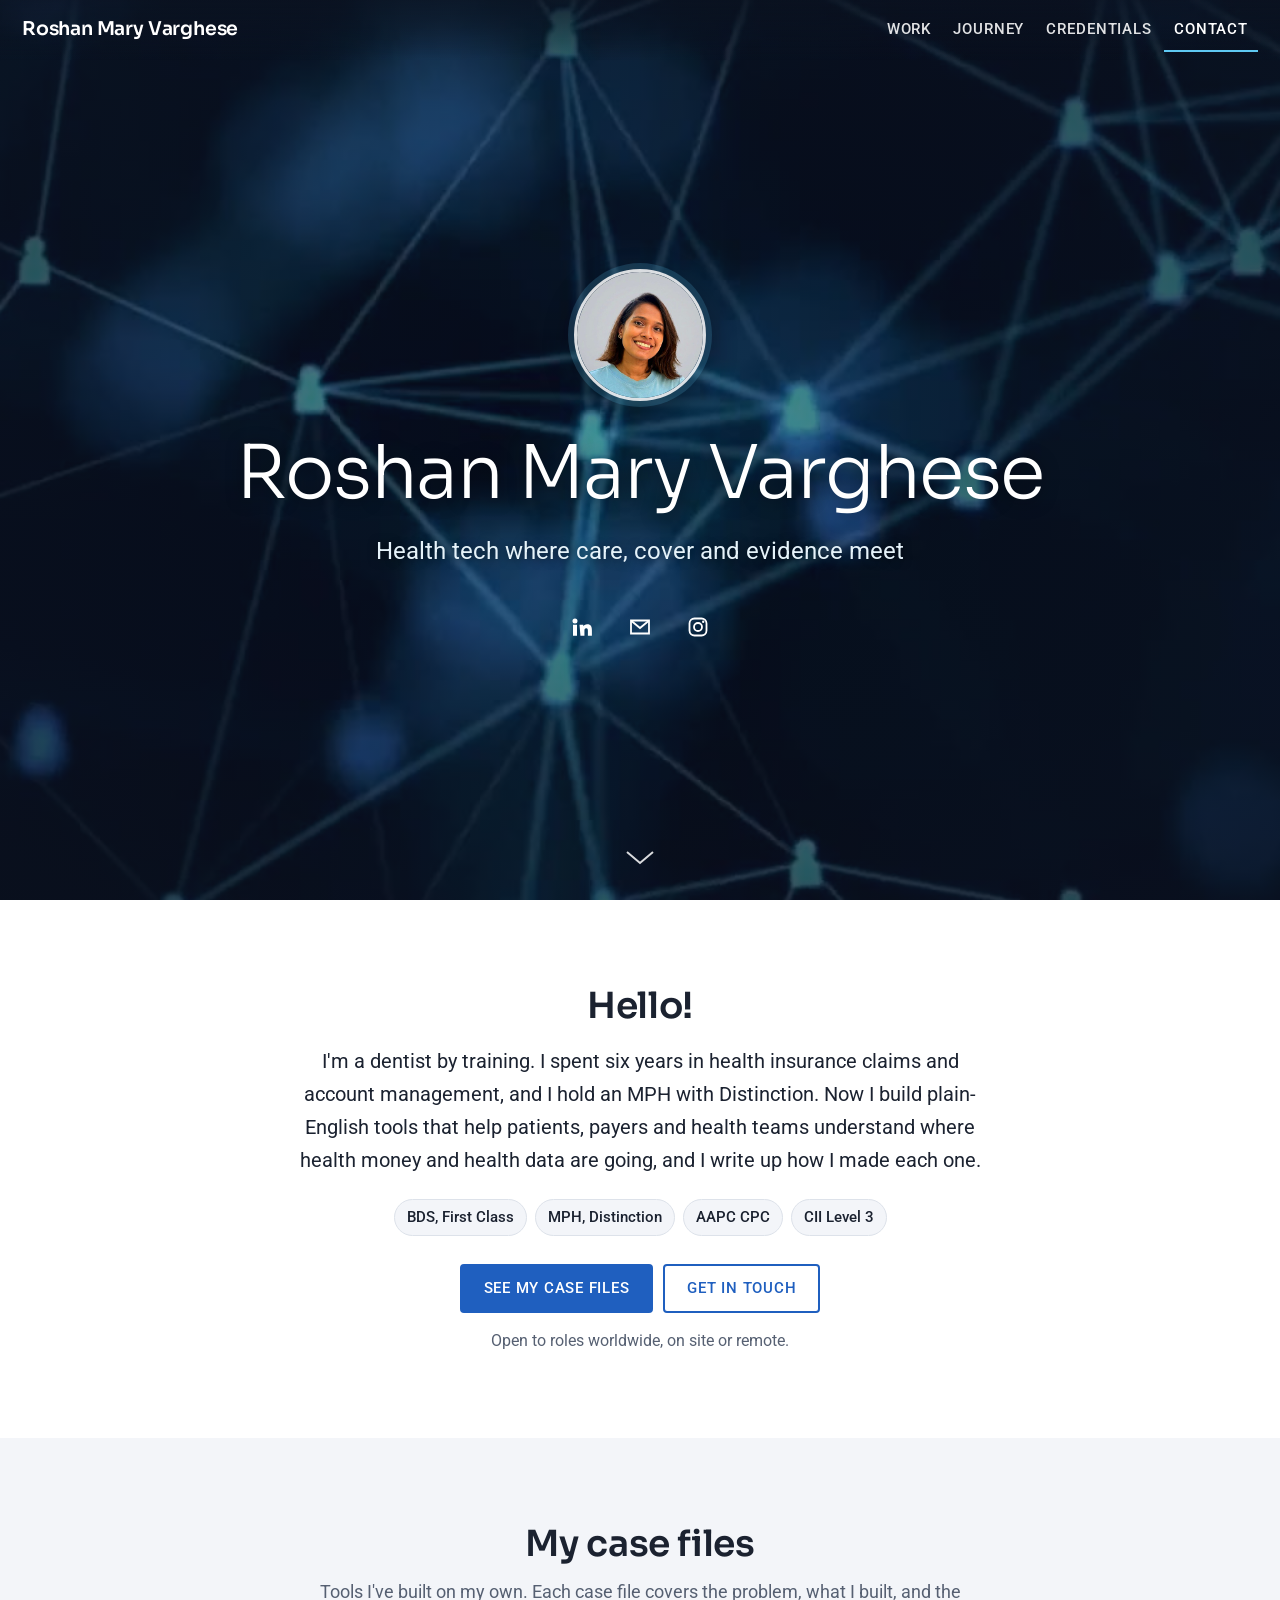
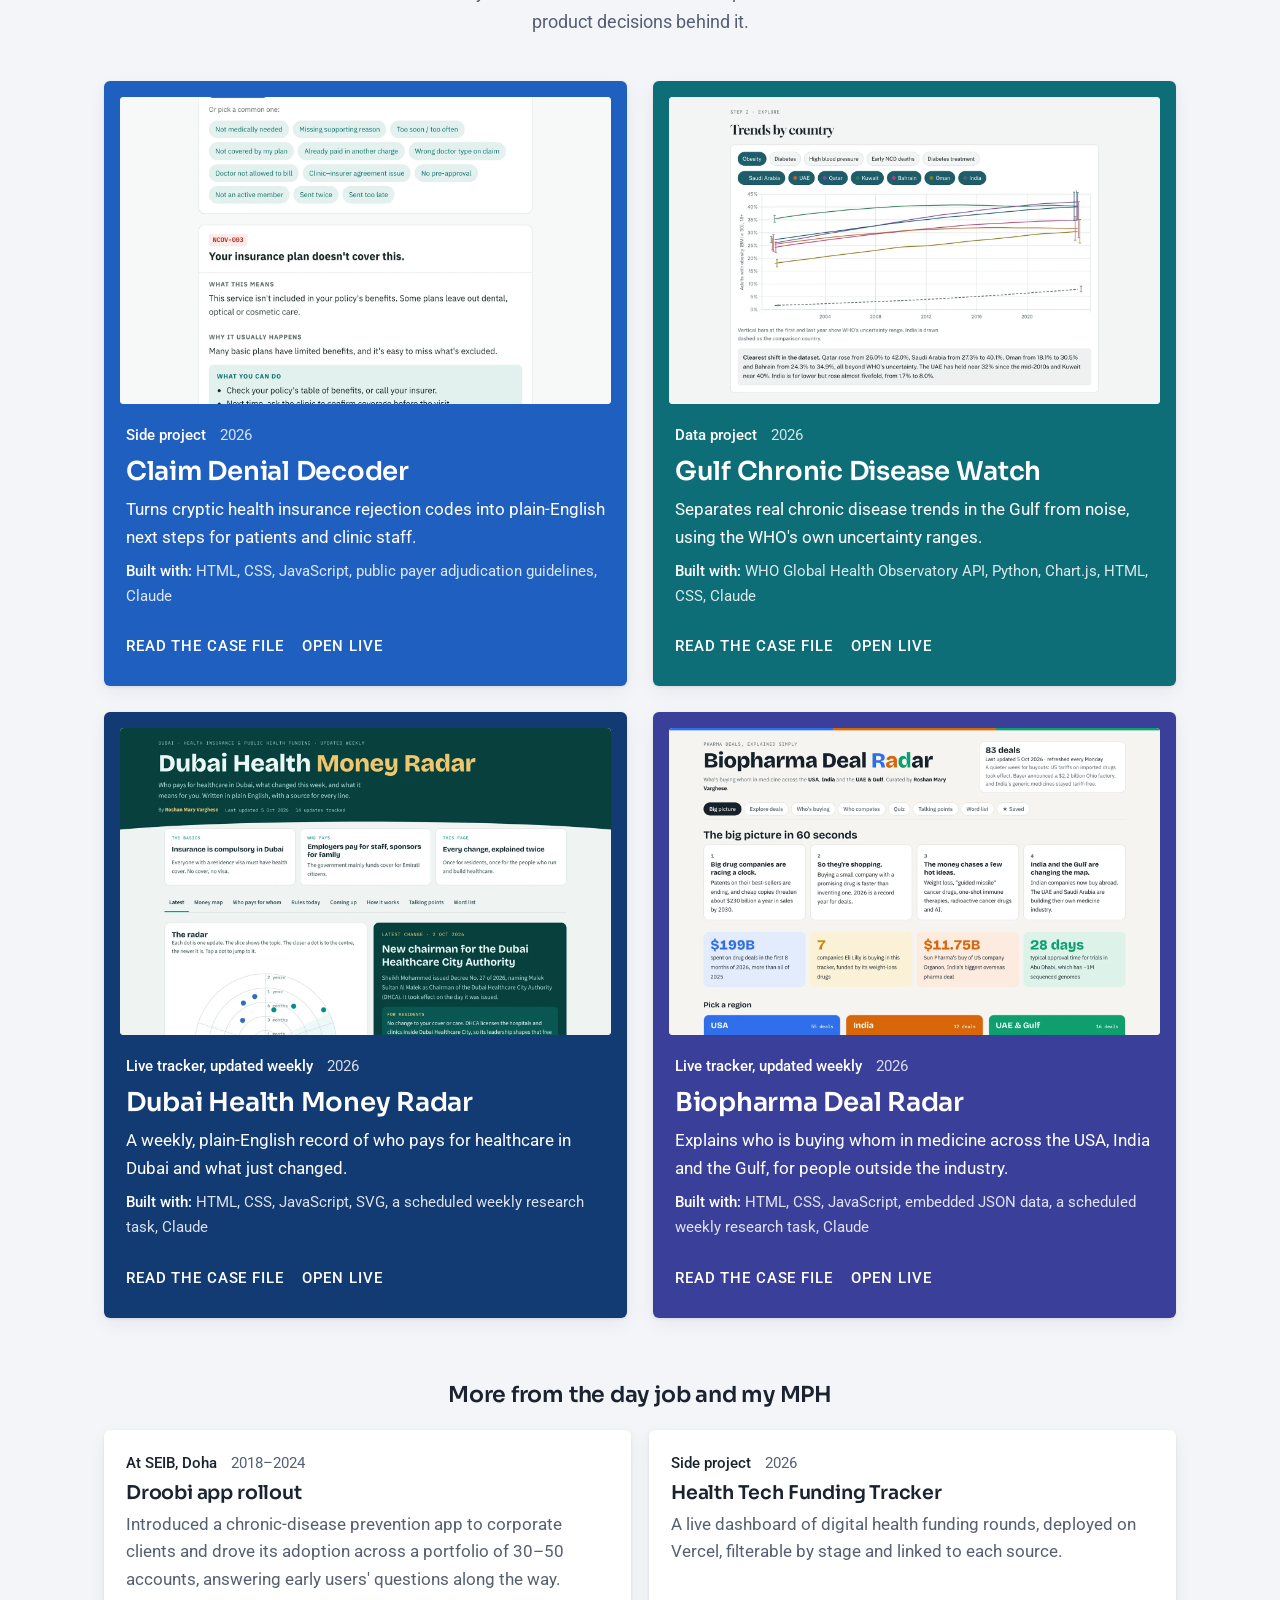
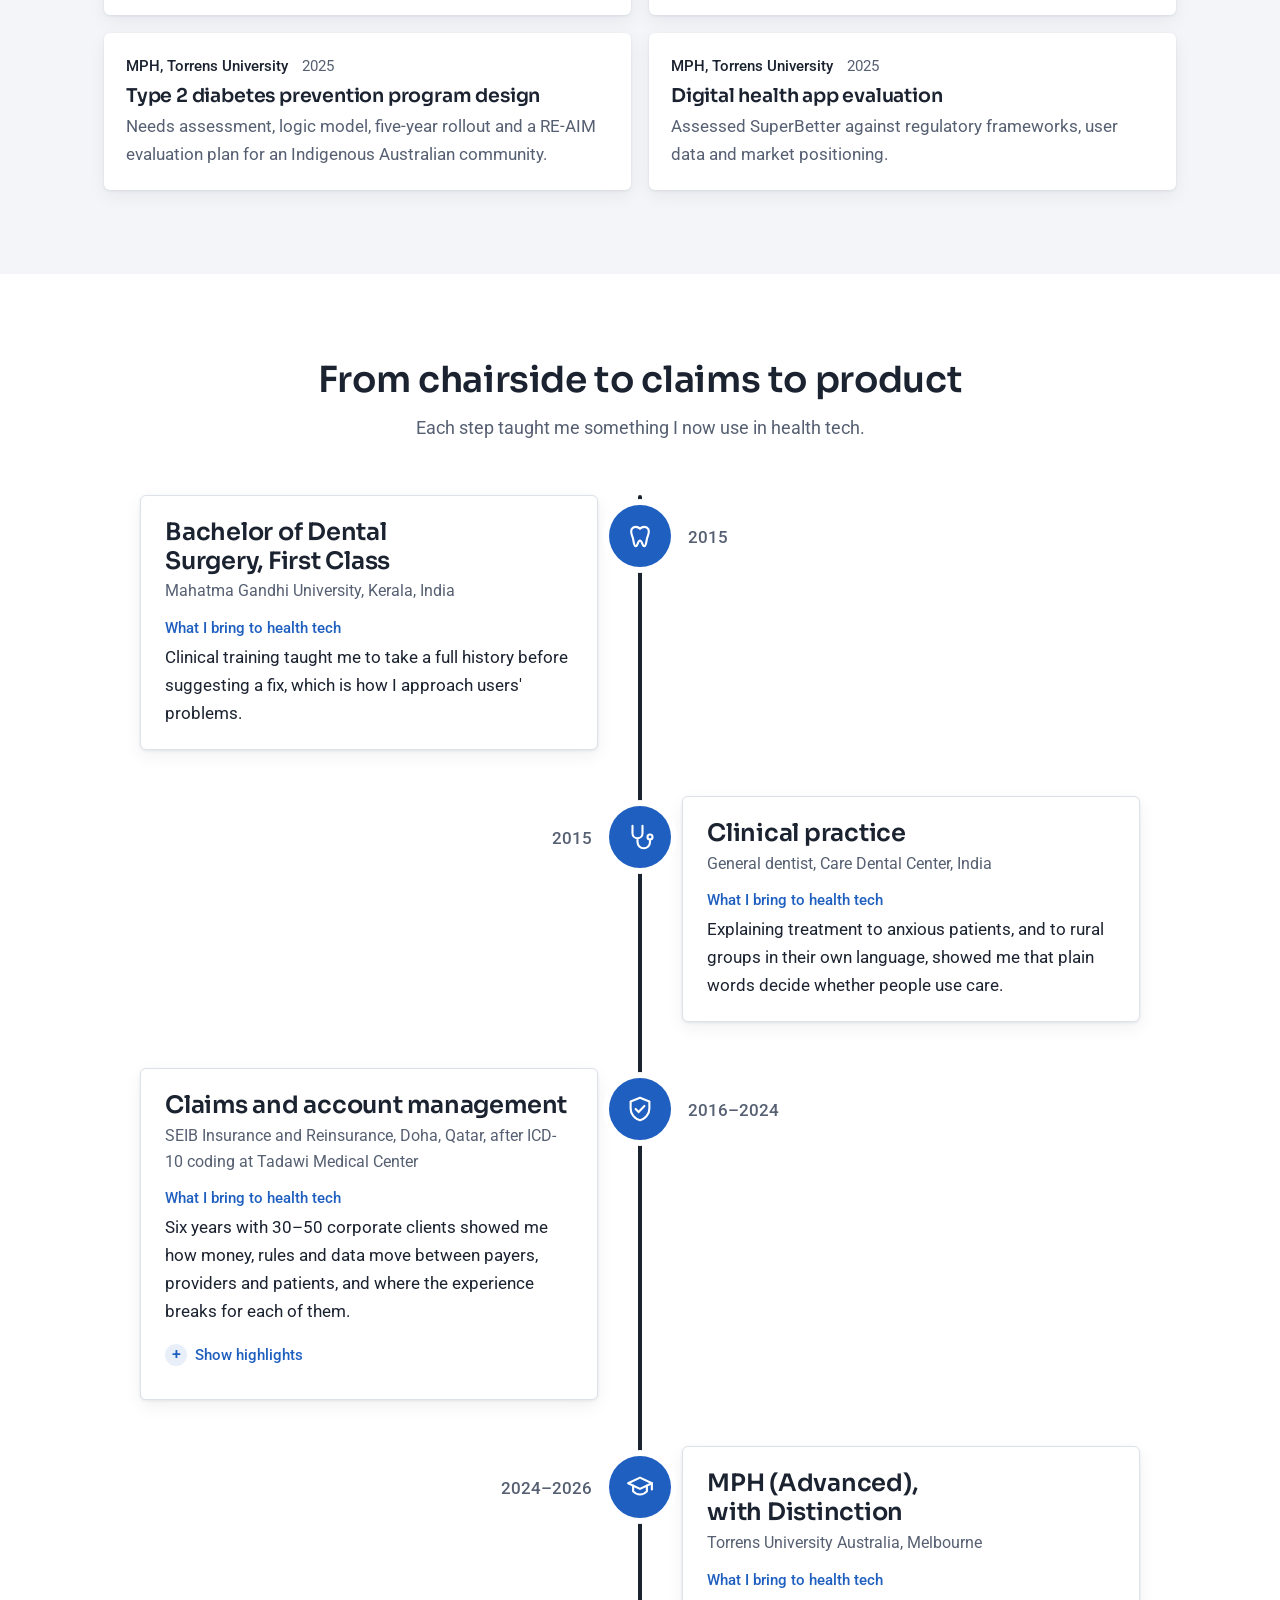
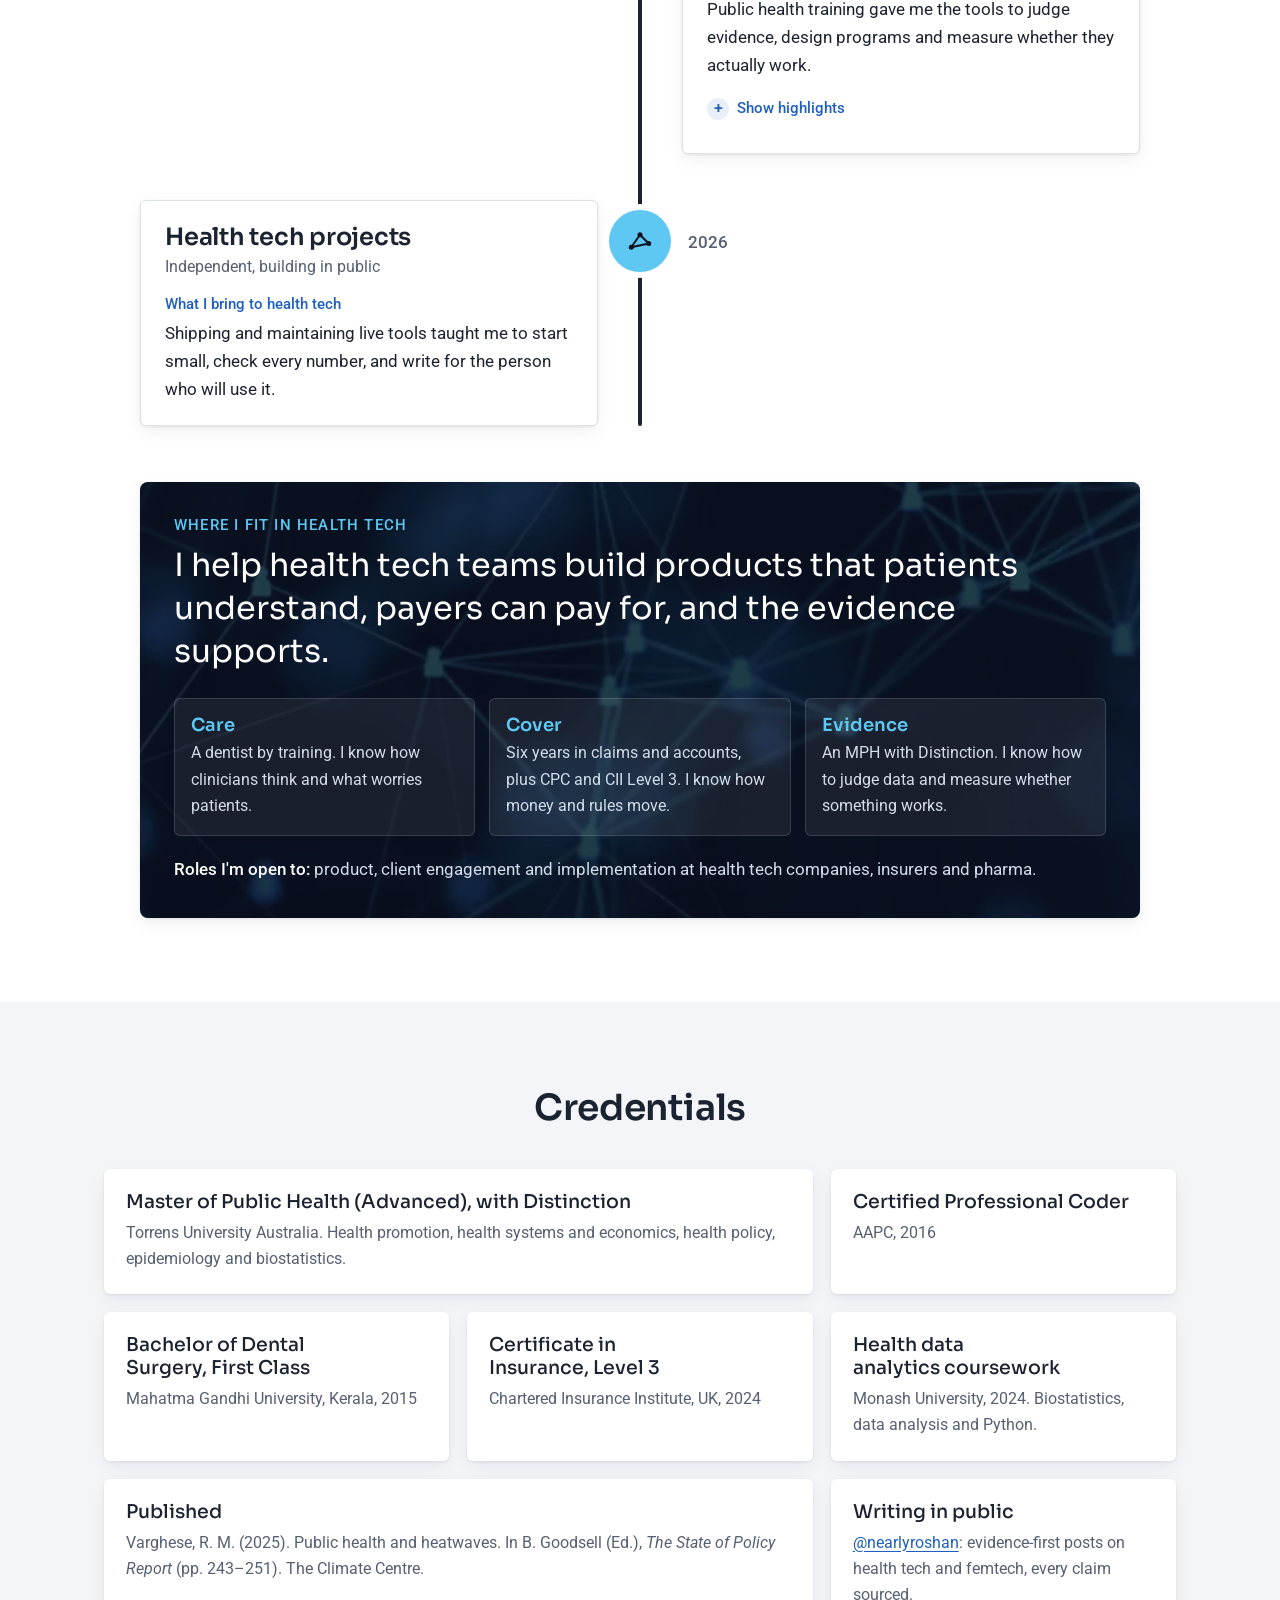
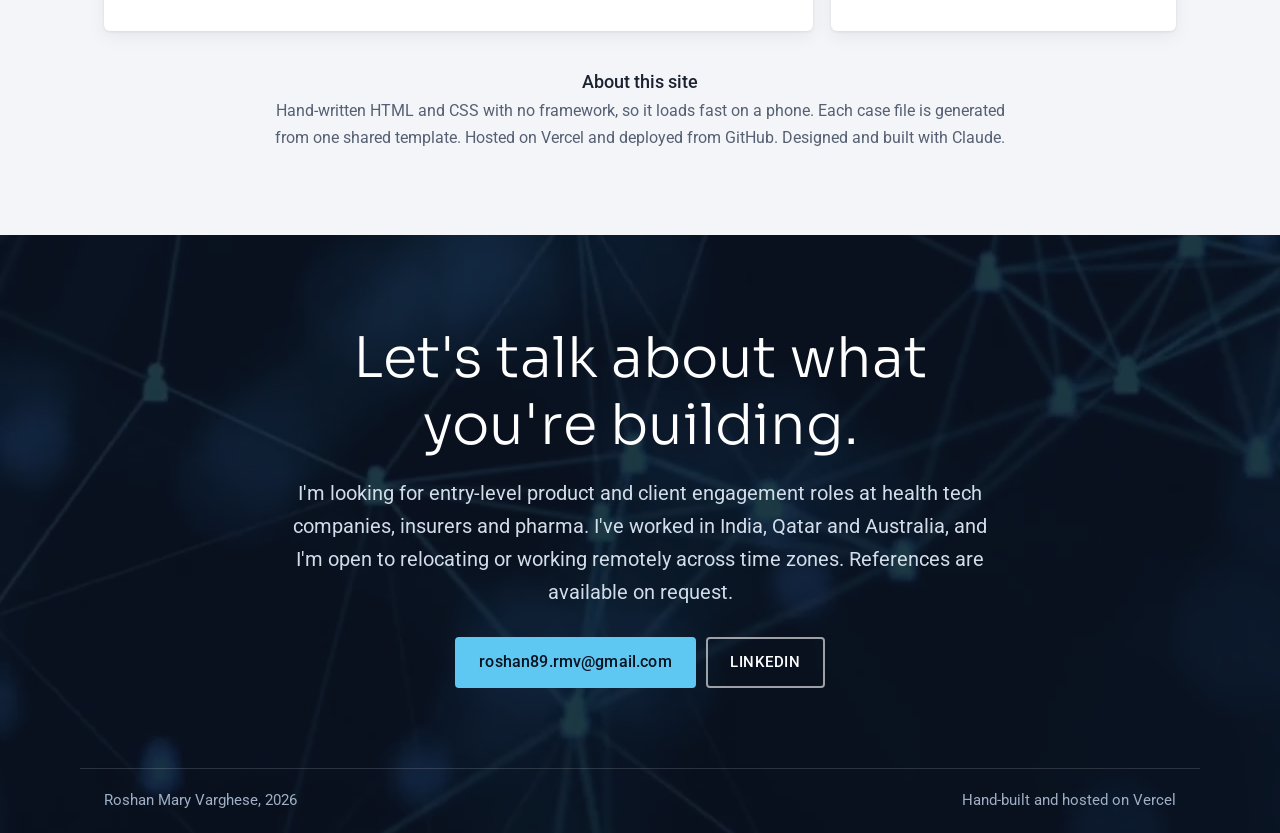
==== commit 13cacd94: "Use Sora for name and headings, Roboto for body text Co-Authored-By: Claude Opus 5.5 <noreply@anthro" ====
--- a/index.html
+++ b/index.html
@@ -9,7 +9,7 @@
 <meta property="og:description" content="Dentist, six years in health insurance claims and account management, MPH with Distinction. I build plain-English health tech tools and write up how I made each one.">
 <meta property="og:image" content="img/dubai-health-money-radar.webp">
 <link rel="icon" href="data:image/svg+xml,%3Csvg xmlns='http://www.w3.org/2000/svg' viewBox='0 0 64 64'%3E%3Crect width='64' height='64' rx='14' fill='%230D3B42'/%3E%3Cpath d='M14 64V34a18 18 0 0 1 36 0v30' fill='%238ED1CB'/%3E%3Ccircle cx='46' cy='18' r='7' fill='%23EFA53A'/%3E%3C/svg%3E">
-<link rel="preconnect" href="https://fonts.googleapis.com"><link rel="preconnect" href="https://fonts.gstatic.com" crossorigin><link href="https://fonts.googleapis.com/css2?family=Nunito:wght@300;400;600&family=Roboto:ital,wght@0,400;0,500;0,700;1,400&display=swap" rel="stylesheet">
+<link rel="preconnect" href="https://fonts.googleapis.com"><link rel="preconnect" href="https://fonts.gstatic.com" crossorigin><link href="https://fonts.googleapis.com/css2?family=Sora:wght@300;400;600&family=Roboto:ital,wght@0,400;0,500;0,700;1,400&display=swap" rel="stylesheet">
 <link rel="stylesheet" href="site.css">
 </head>
 <body>
--- a/site.css
+++ b/site.css
@@ -14,7 +14,7 @@
   --glow:#5EC8F2;
   --blue:#1F5FBF;
   --shadow:0 1px 3px rgba(16,24,40,.08),0 6px 18px rgba(16,24,40,.06);
-  --head:"Nunito","Segoe UI",system-ui,sans-serif;
+  --head:"Sora","Segoe UI",system-ui,sans-serif;
   --body:"Roboto","Segoe UI",system-ui,sans-serif;
   --wrap:1120px;
 }
@@ -38,7 +38,7 @@
 .bar{position:fixed;inset:0 0 auto 0;z-index:30;display:flex;align-items:center;gap:16px;min-height:60px;padding:0 22px;transition:background .25s,box-shadow .25s}
 .bar.over{background:linear-gradient(rgba(11,18,32,.65),rgba(11,18,32,0))}
 .bar.solid{background:var(--night);box-shadow:0 2px 10px rgba(0,0,0,.25)}
-.brand{font-family:var(--body);font-weight:500;font-size:19px;color:#fff;text-decoration:none;white-space:nowrap;min-height:44px;display:inline-flex;align-items:center}
+.brand{font-family:var(--head);font-weight:600;letter-spacing:-.01em;font-size:19px;color:#fff;text-decoration:none;white-space:nowrap;min-height:44px;display:inline-flex;align-items:center}
 .bar nav{display:flex;gap:2px;margin-left:auto;overflow-x:auto;scrollbar-width:none}
 .bar nav::-webkit-scrollbar{display:none}
 .bar nav a{color:#fff;text-decoration:none;font-weight:500;font-size:14.5px;letter-spacing:.06em;text-transform:uppercase;padding:0 10px;min-height:44px;display:inline-flex;align-items:center;opacity:.88;white-space:nowrap}
@@ -51,7 +51,7 @@
 .hero-shade{position:absolute;inset:0;background:radial-gradient(ellipse at center,rgba(11,18,32,.45),rgba(11,18,32,.82))}
 .hero-content{position:relative;display:grid;justify-items:center;gap:6px}
 .avatar{width:132px;height:132px;border-radius:50%;object-fit:cover;object-position:50% 25%;border:3px solid rgba(255,255,255,.85);box-shadow:0 0 0 6px rgba(94,200,242,.18),0 10px 30px rgba(0,0,0,.4)}
-.hero h1{font-family:var(--head);font-weight:300;font-size:clamp(40px,7vw,78px);letter-spacing:.005em;margin-top:22px;text-shadow:0 2px 18px rgba(0,0,0,.45)}
+.hero h1{font-family:var(--head);font-weight:300;font-size:clamp(38px,6.6vw,74px);letter-spacing:-.02em;margin-top:22px;text-shadow:0 2px 18px rgba(0,0,0,.45)}
 .tagline{text-wrap:balance;max-width:30em;font-size:clamp(18px,2.2vw,24px);font-weight:400;margin-top:8px;color:#E6F3FA;text-shadow:0 1px 10px rgba(0,0,0,.5)}
 .socials{list-style:none;padding:0;margin:26px 0 0;display:flex;gap:10px}
 .socials a{color:#fff;display:inline-flex;width:48px;height:48px;align-items:center;justify-content:center;border-radius:50%;transition:background .2s}
@@ -63,7 +63,7 @@
 .sec{padding-block:84px}
 .sec.alt{background:var(--alt)}
 @media (max-width:600px){.sec{padding-block:60px}}
-.sec-title{font-family:var(--body);font-weight:500;font-size:clamp(28px,3.4vw,36px);color:var(--ink)}
+.sec-title{font-family:var(--head);font-weight:600;letter-spacing:-.01em;font-size:clamp(28px,3.4vw,36px);color:var(--ink)}
 .sec-sub{font-size:18px;color:var(--slate);max-width:38em;margin:12px auto 0}
 .lead{font-size:clamp(18px,1.9vw,20px);margin-top:18px;color:var(--ink)}
 .creds{display:flex;flex-wrap:wrap;justify-content:center;gap:8px;margin-top:22px}
@@ -90,7 +90,7 @@
 .work .body{padding:20px 22px 8px;display:flex;flex-direction:column;gap:8px;flex:1}
 .work .meta{display:flex;flex-wrap:wrap;gap:4px 14px;font-size:14.5px;color:rgba(255,255,255,.82)}
 .work .meta .type{font-weight:500;color:#fff}
-.work h3{font-family:var(--body);font-weight:500;font-size:clamp(23px,2.4vw,26px)}
+.work h3{font-family:var(--head);font-weight:600;letter-spacing:-.01em;font-size:clamp(23px,2.4vw,26px)}
 .work .impact{font-size:17px}
 .work .stack{font-size:15px;color:rgba(255,255,255,.85)}
 .work .stack b{font-weight:500;color:#fff}
@@ -98,13 +98,13 @@
 .card-links a{color:#fff;font-weight:500;font-size:14.5px;letter-spacing:.06em;text-transform:uppercase;text-decoration:none;min-height:44px;display:inline-flex;align-items:center;border-bottom:2px solid transparent}
 .card-links a:hover{border-bottom-color:#fff}
 
-.sub-head{font-family:var(--body);font-weight:500;font-size:22px;margin:64px 0 22px}
+.sub-head{font-family:var(--head);font-weight:600;letter-spacing:-.01em;font-size:22px;margin:64px 0 22px}
 .compact{display:grid;grid-template-columns:repeat(2,minmax(0,1fr));gap:18px}
 @media (max-width:760px){.compact{grid-template-columns:1fr}}
 .compact .card,.cred .card{background:#fff;border-radius:6px;box-shadow:var(--shadow);padding:22px;display:grid;gap:6px;align-content:start}
 .meta{display:flex;flex-wrap:wrap;gap:4px 14px;font-size:14.5px;color:var(--slate)}
 .meta .type{font-weight:500;color:var(--ink)}
-.compact h4{font-size:20px;font-weight:500}
+.compact h4{font-family:var(--head);font-size:19px;font-weight:600;letter-spacing:-.01em}
 .compact p{font-size:16.5px;color:var(--slate)}
 
 /* ---------- centred, alternating timeline ---------- */
@@ -121,7 +121,7 @@
 .node:nth-child(odd) .when{grid-column:3;padding-left:6px}
 .node:nth-child(even) .tcard{grid-column:3}
 .node:nth-child(even) .when{grid-column:1;text-align:right;padding-right:6px}
-.tcard h3{font-family:var(--body);font-weight:500;font-size:clamp(21px,2.2vw,24px)}
+.tcard h3{font-family:var(--head);font-weight:600;letter-spacing:-.01em;font-size:clamp(21px,2.2vw,24px)}
 .tcard .where{font-size:15.5px;color:var(--slate);margin-top:4px}
 .tcard .learned{margin-top:12px;font-size:17px}
 .tcard .learned b{display:block;font-weight:500;font-size:14.5px;color:var(--blue);margin-bottom:2px}
@@ -148,7 +148,7 @@
 .fit-line{font-family:var(--head);font-weight:400;font-size:clamp(23px,2.9vw,32px);line-height:1.35;margin-top:10px}
 .fit-grid{display:grid;grid-template-columns:repeat(3,minmax(0,1fr));gap:14px;margin-top:24px}
 .fit-grid div{background:rgba(255,255,255,.07);border:1px solid rgba(255,255,255,.14);border-radius:6px;padding:16px}
-.fit-grid h4{font-size:19px;font-weight:500;color:var(--glow)}
+.fit-grid h4{font-family:var(--head);font-size:18px;font-weight:600;color:var(--glow)}
 .fit-grid p{font-size:16px;color:#D3DDEA;margin-top:4px}
 .fit-roles{margin-top:20px;font-size:16.5px;color:#D3DDEA}
 .fit-roles b{color:#fff;font-weight:500}
@@ -158,7 +158,7 @@
 .cred{display:grid;grid-template-columns:repeat(3,minmax(0,1fr));gap:18px;margin-top:40px}
 @media (max-width:900px){.cred{grid-template-columns:repeat(2,minmax(0,1fr))}}
 @media (max-width:560px){.cred{grid-template-columns:1fr}}
-.cred h3{font-family:var(--body);font-size:19px;font-weight:500}
+.cred h3{font-family:var(--head);font-size:19px;font-weight:500}
 .cred p{font-size:16px;color:var(--slate)}
 .cred .card.wide{grid-column:span 2}
 @media (max-width:560px){.cred .card.wide{grid-column:auto}}
@@ -197,7 +197,7 @@
 .case-shot img{width:100%;aspect-ratio:16/10;object-fit:cover;object-position:top}
 .case-shot figcaption{font-size:15px;color:var(--slate);margin-top:10px;text-align:center}
 .case-body{display:grid;gap:52px;max-width:760px;margin:0 auto;padding-block:52px 80px}
-.case-body h2{font-family:var(--body);font-weight:500;font-size:clamp(25px,3vw,31px);margin-bottom:12px}
+.case-body h2{font-family:var(--head);font-weight:600;letter-spacing:-.01em;font-size:clamp(25px,3vw,31px);margin-bottom:12px}
 .case-body p{font-size:18.5px}
 .case-body p + p{margin-top:12px}
 .case-body .stack{font-size:16px;color:var(--slate)}
@@ -216,7 +216,7 @@
 .next{display:grid;grid-template-columns:1fr auto;gap:18px;align-items:center;padding:22px;text-decoration:none;color:var(--ink);background:#fff;border-radius:6px;box-shadow:var(--shadow)}
 .next:hover{box-shadow:0 14px 30px rgba(16,24,40,.14)}
 .next .kicker{display:block;font-size:14px;font-weight:500;letter-spacing:.06em;text-transform:uppercase;color:var(--slate);margin-bottom:4px}
-.next h3{font-family:var(--body);font-weight:500;font-size:clamp(22px,2.6vw,27px)}
+.next h3{font-family:var(--head);font-weight:600;letter-spacing:-.01em;font-size:clamp(22px,2.6vw,27px)}
 .next p{font-size:16.5px;color:var(--slate);margin-top:4px}
 .next .go{font-weight:500;font-size:14.5px;letter-spacing:.06em;text-transform:uppercase;color:#fff;background:var(--blue);border-radius:4px;padding:11px 18px;white-space:nowrap}
 @media (max-width:560px){.next{grid-template-columns:1fr}.next .go{justify-self:start}}
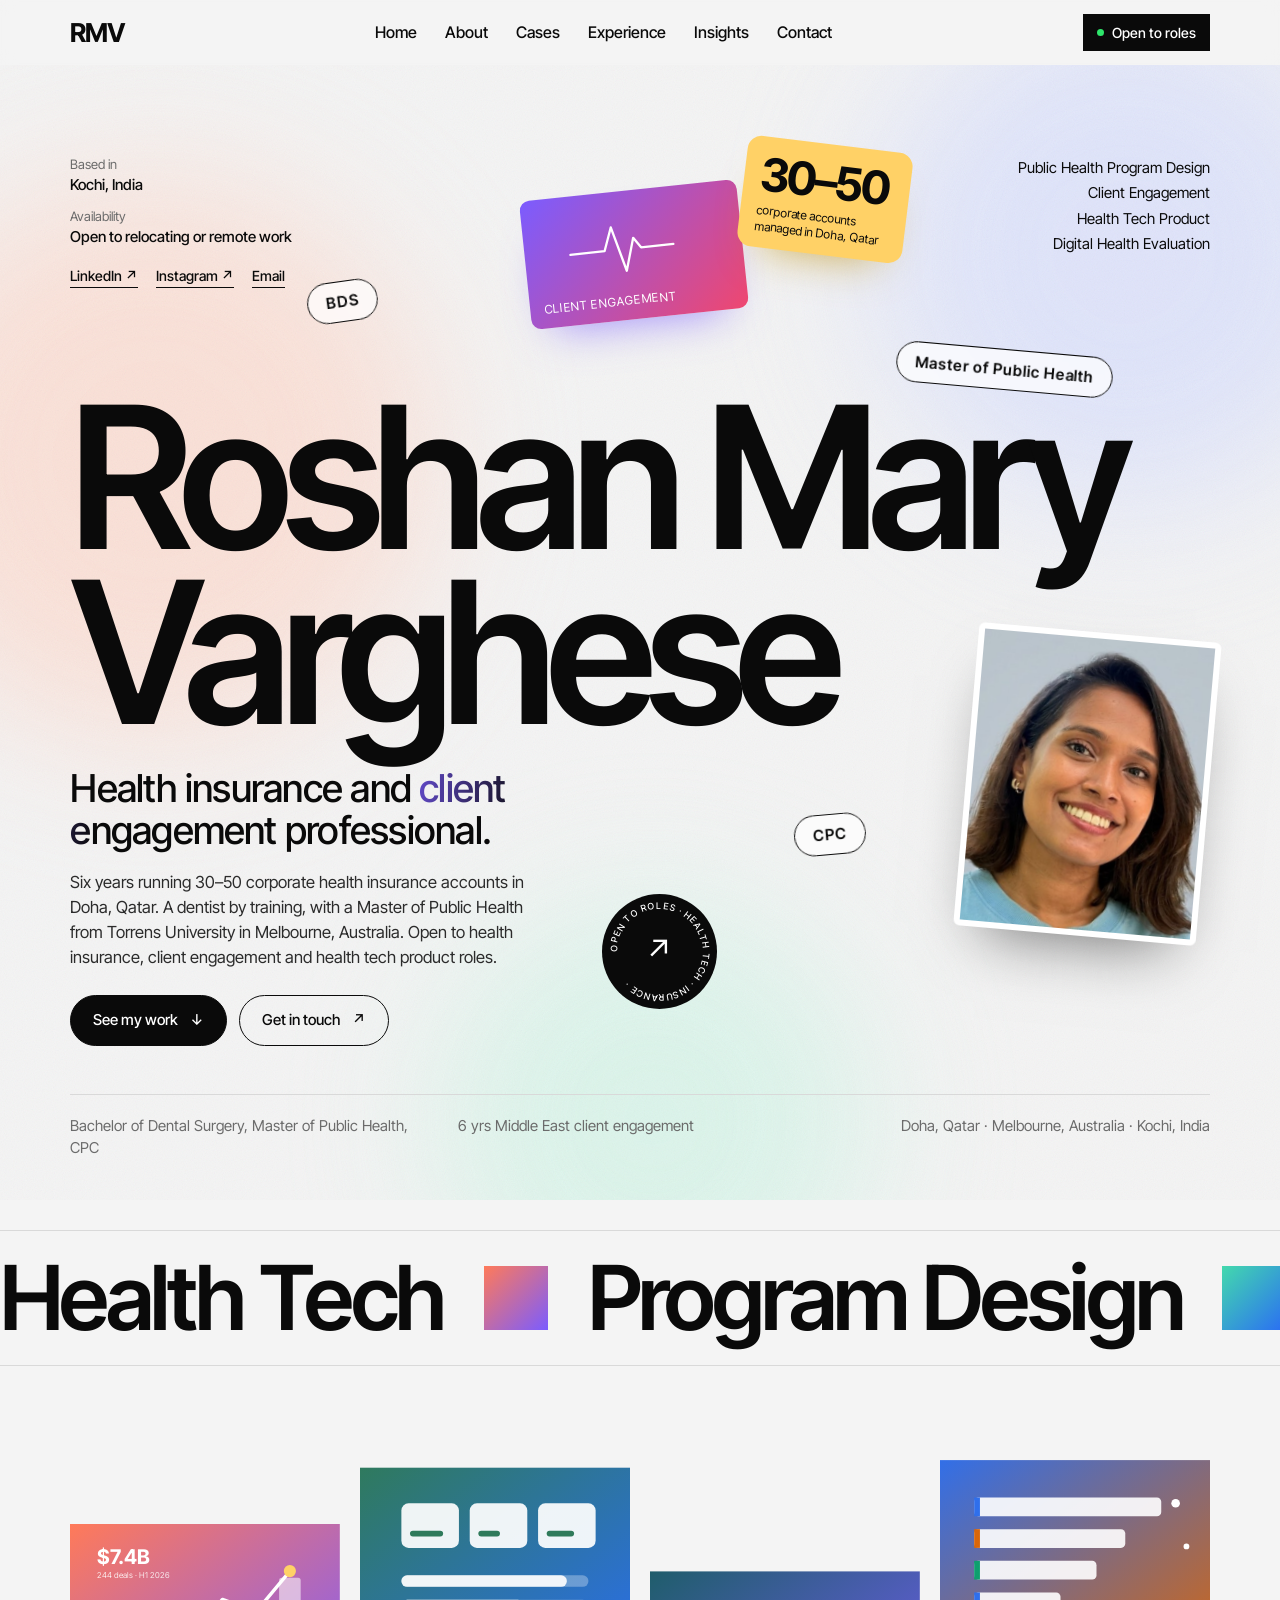
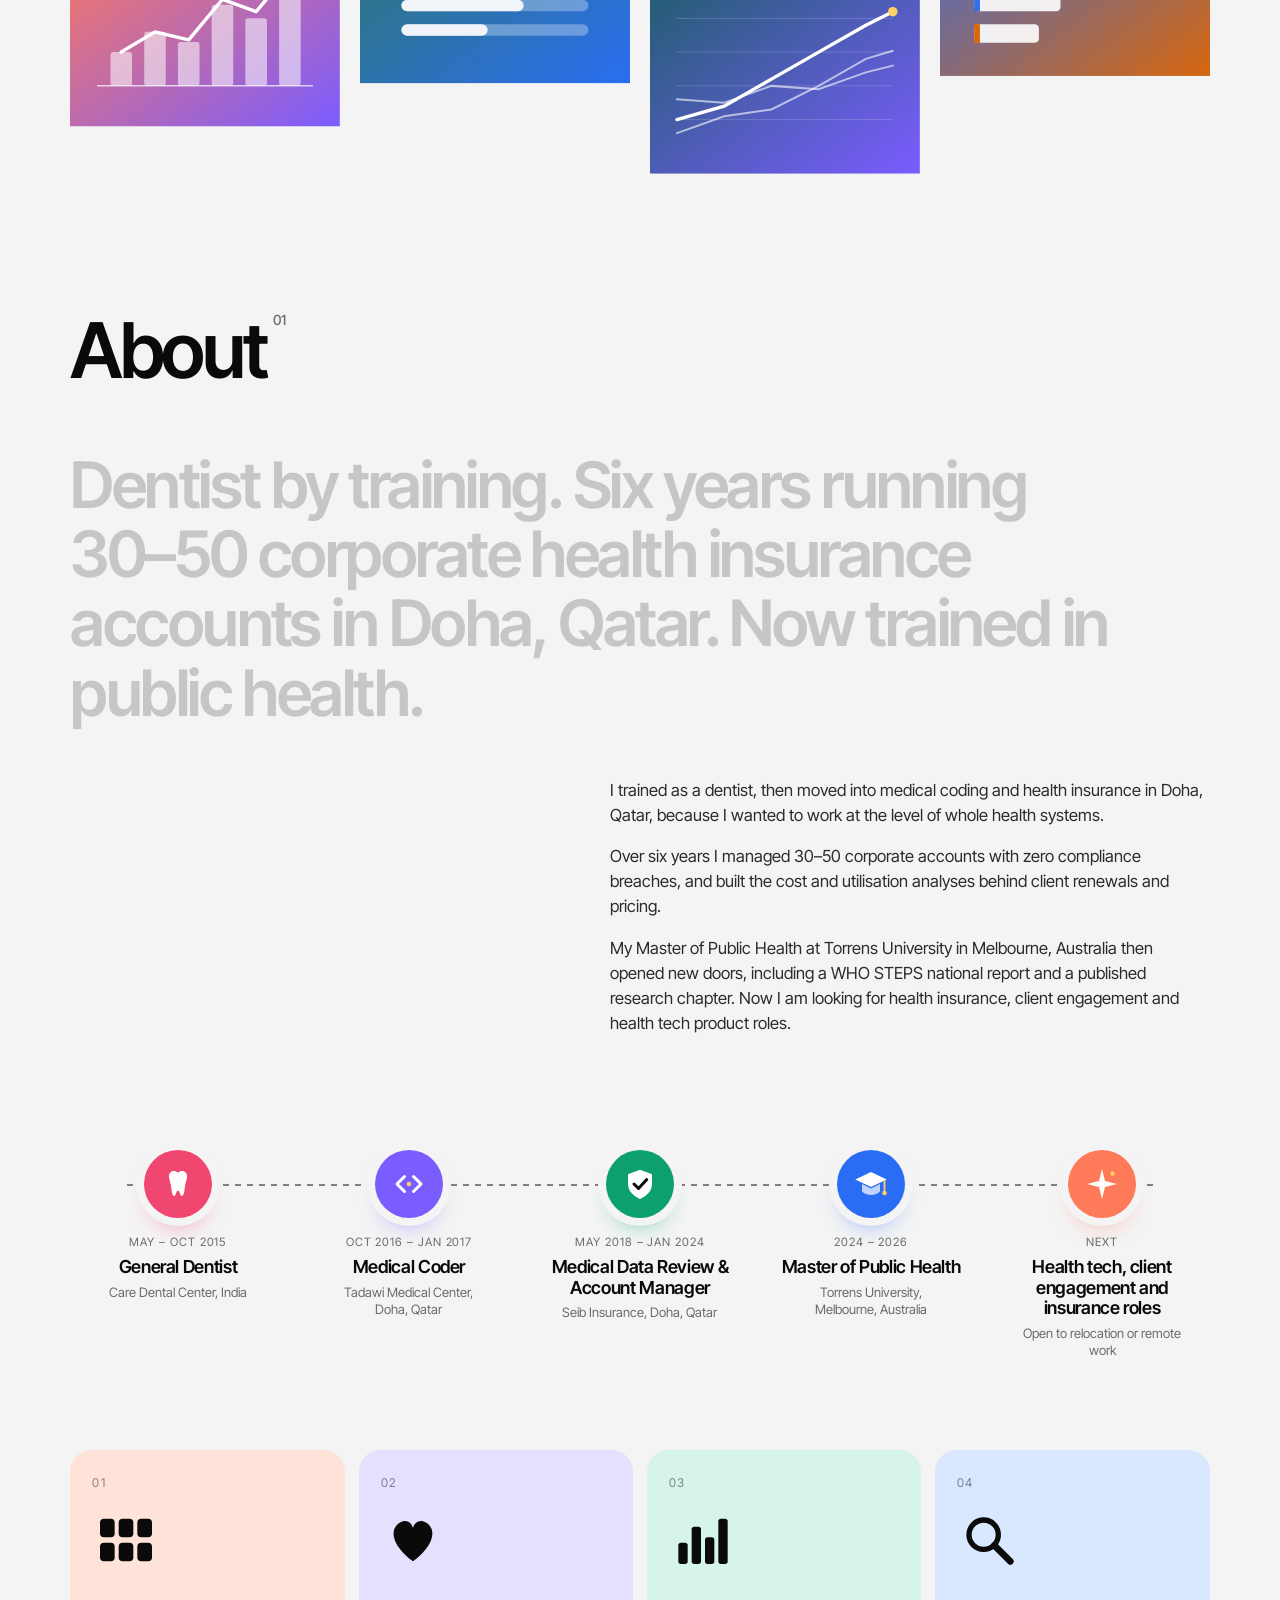
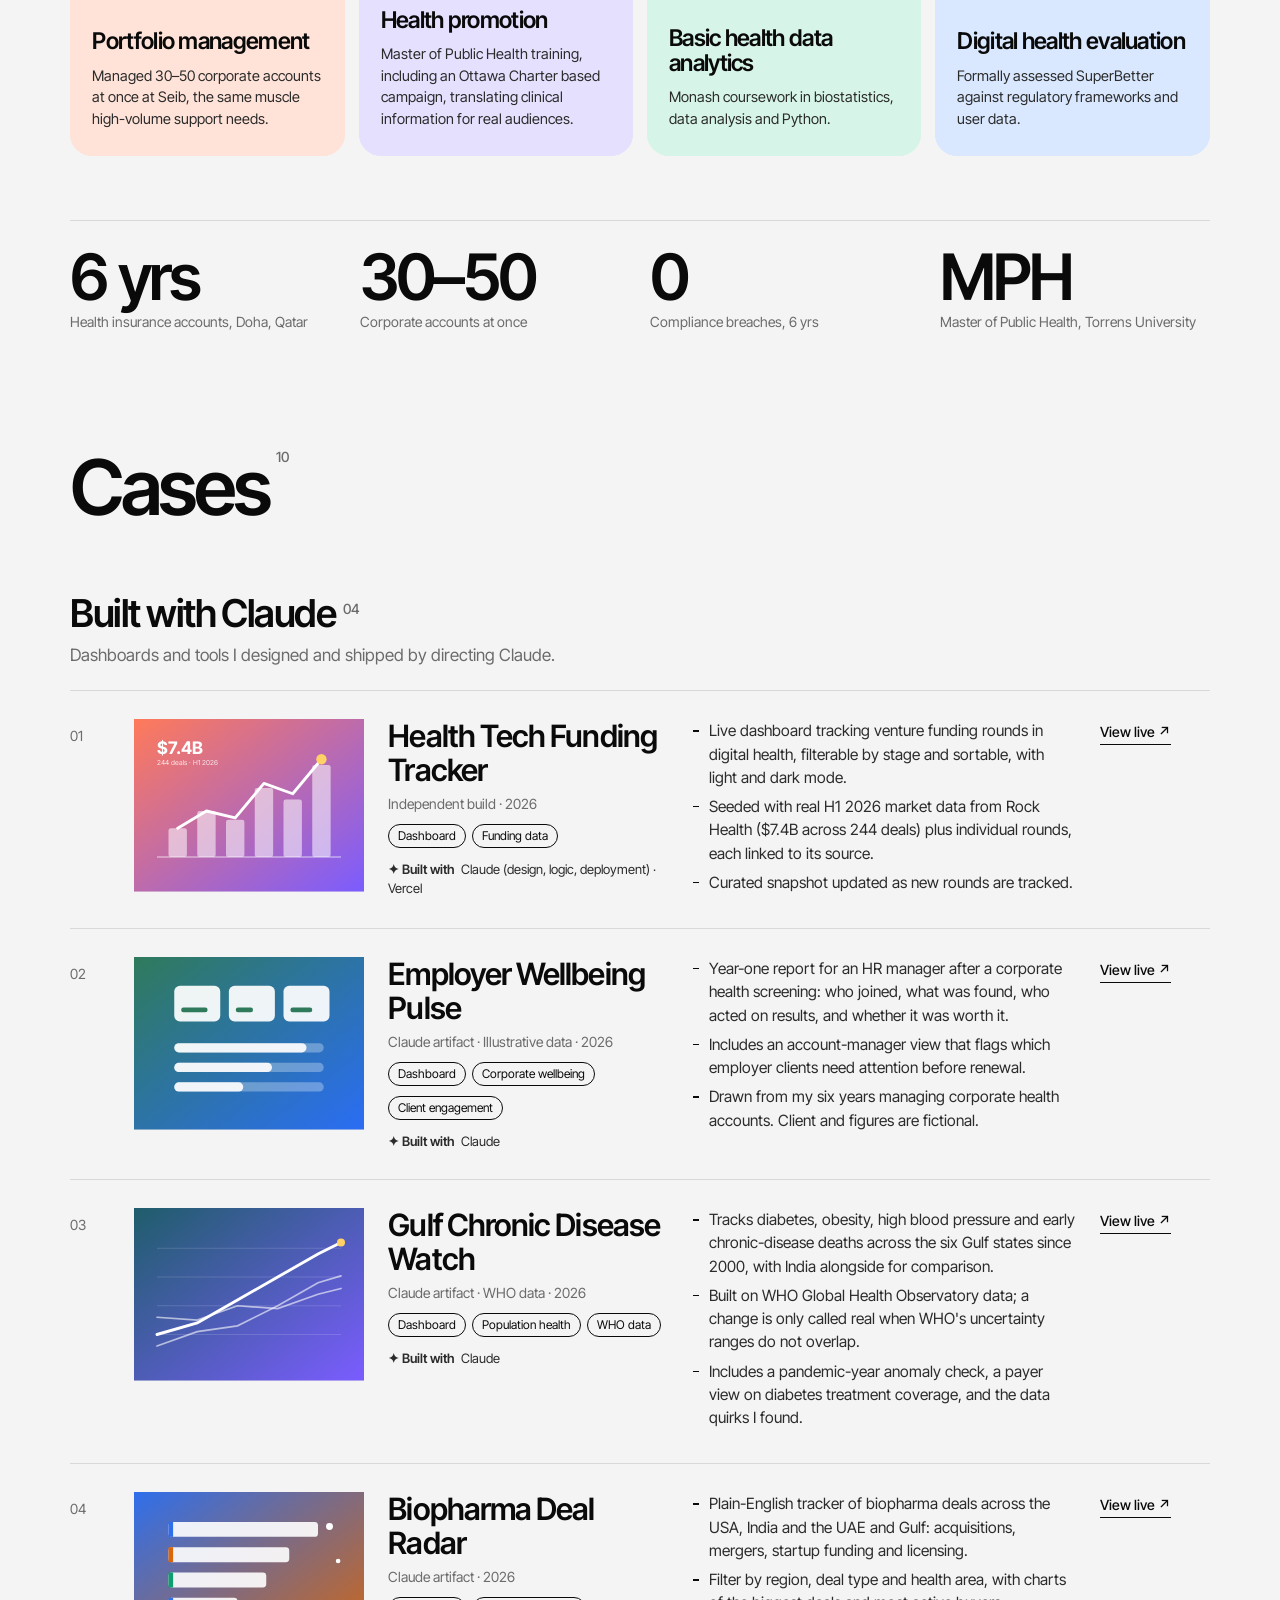
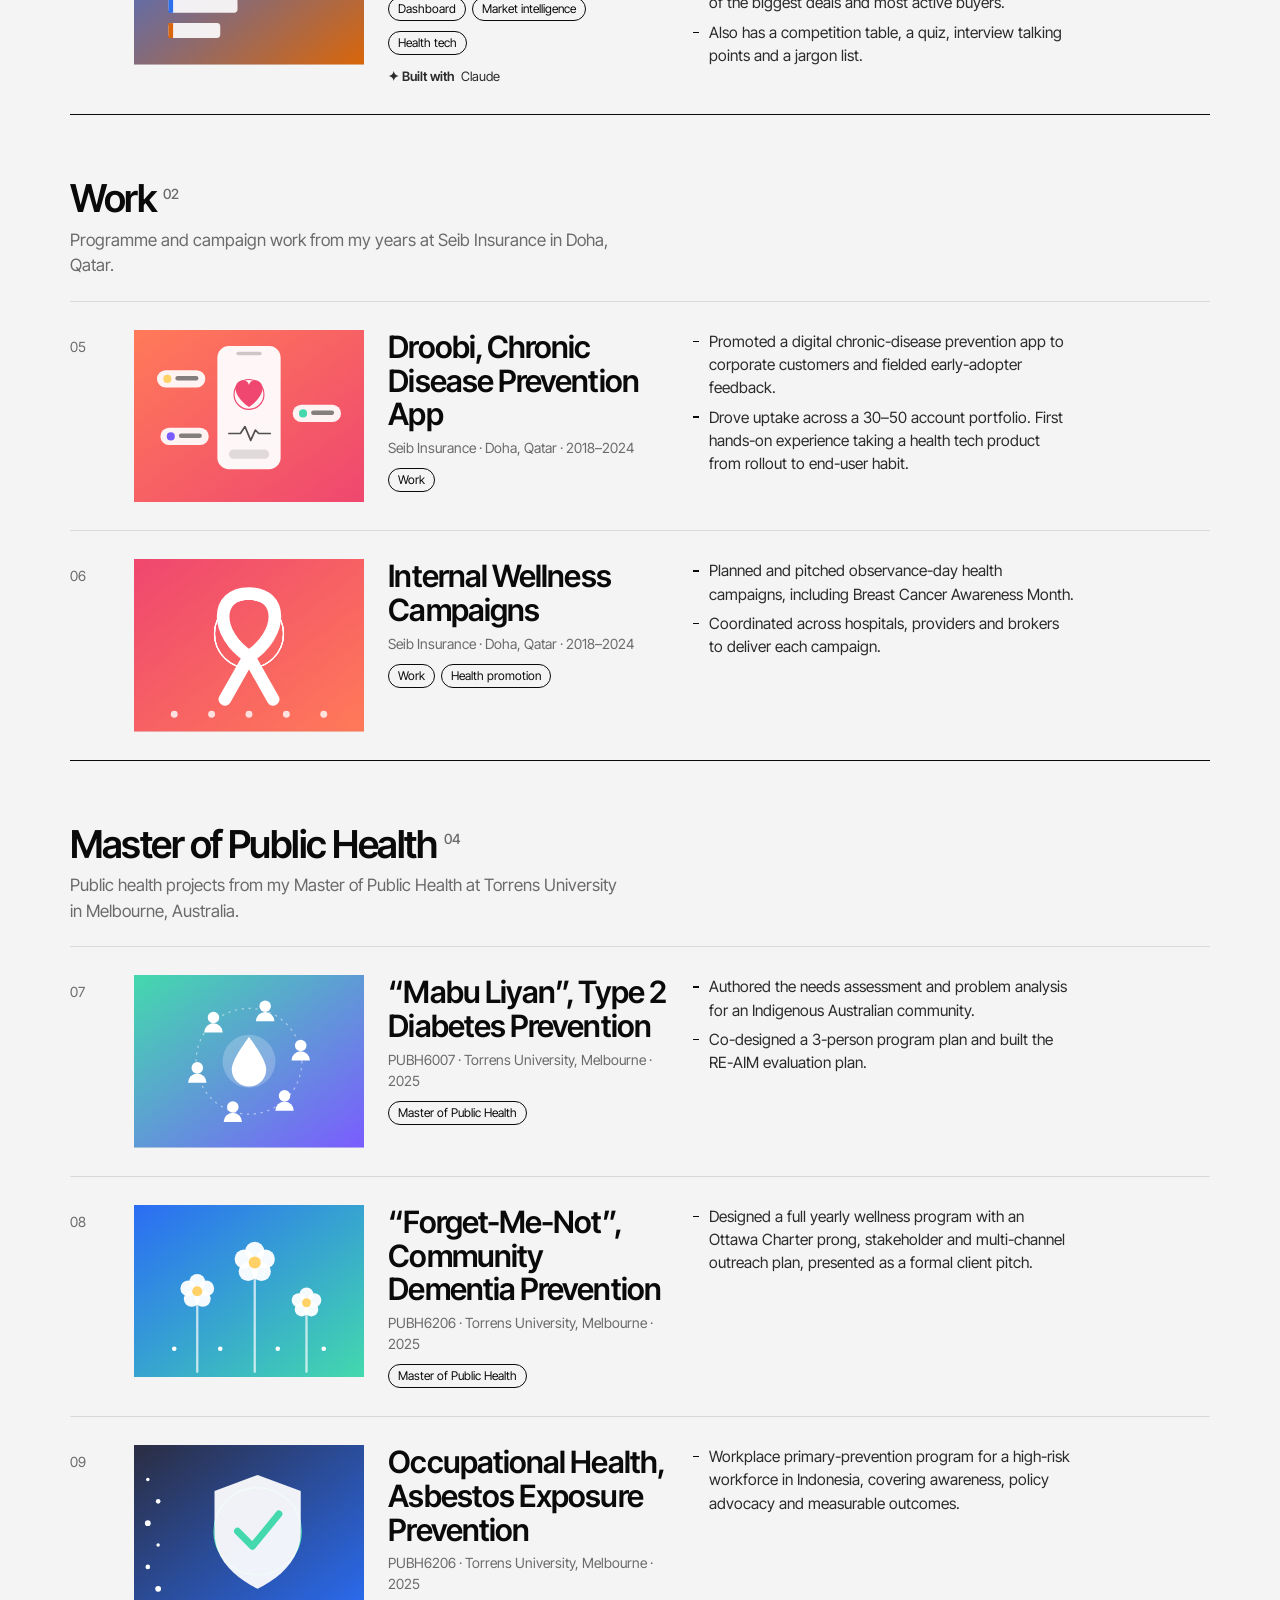
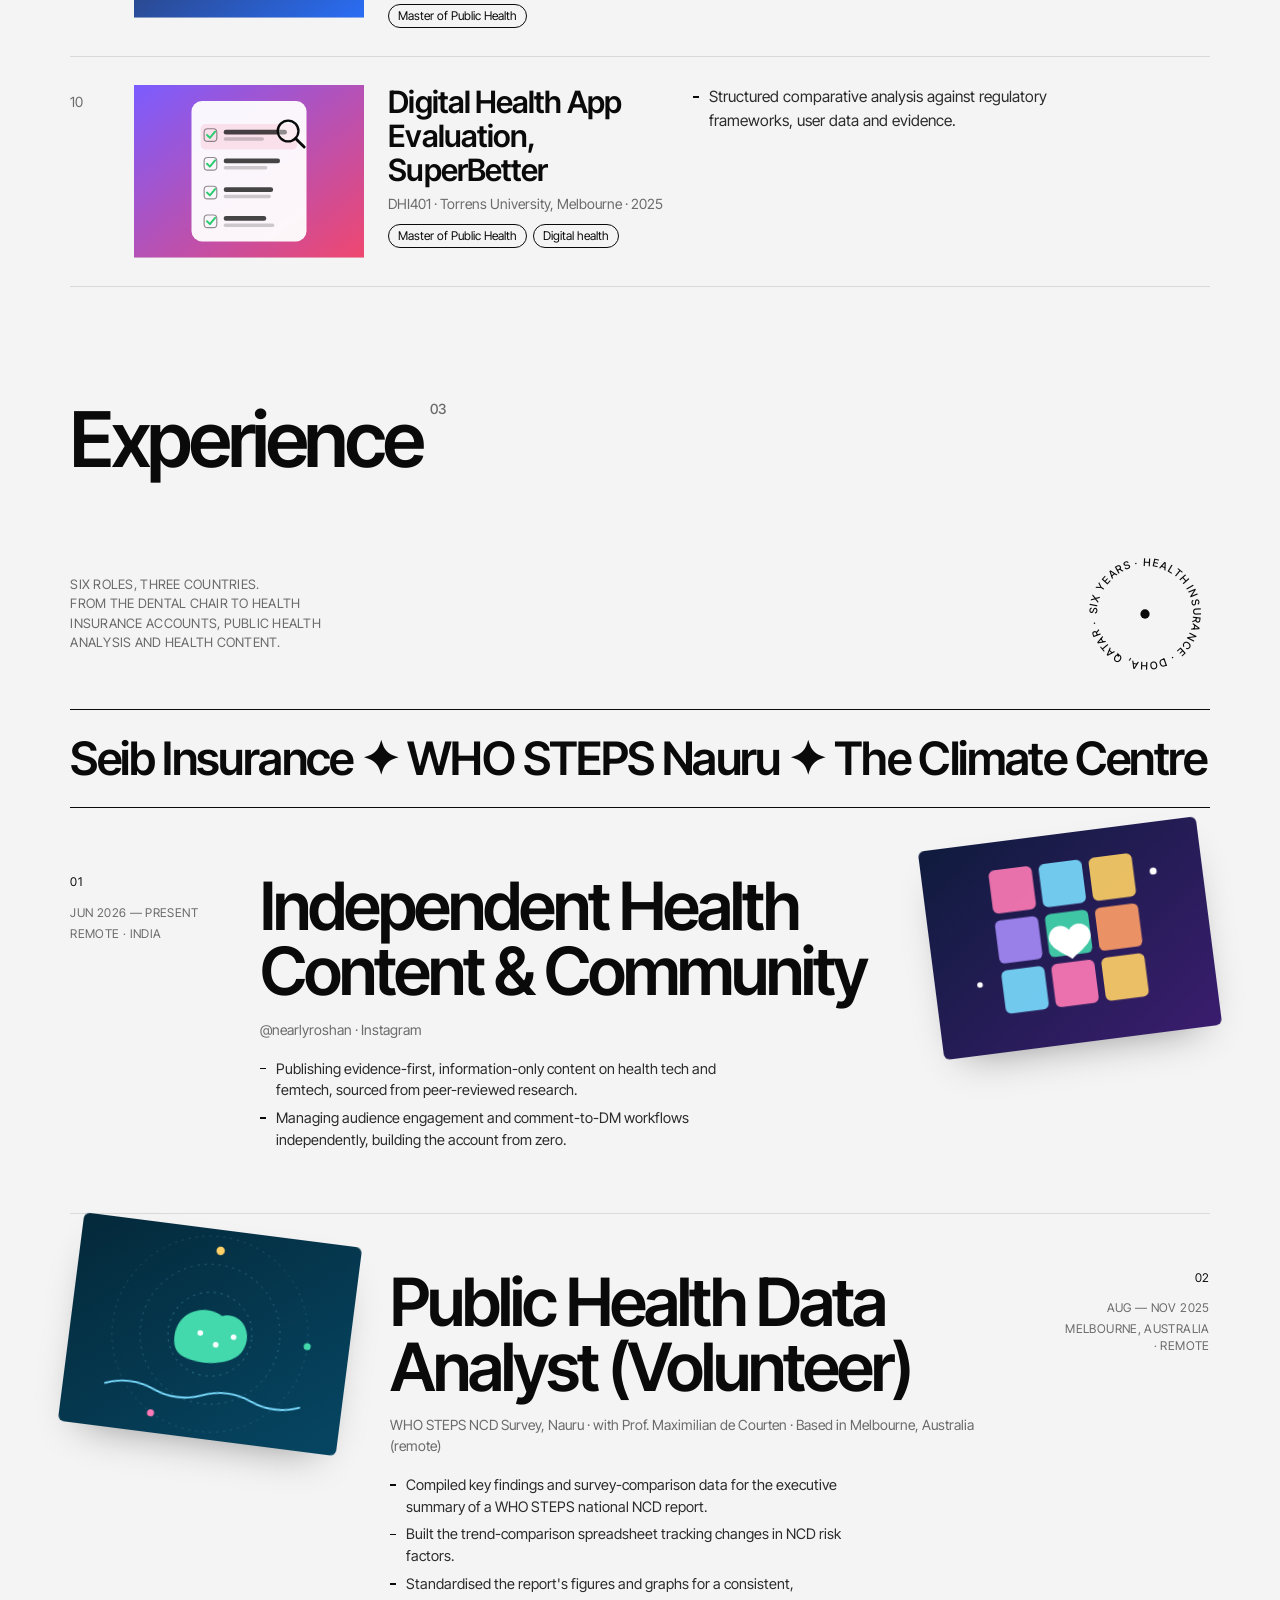
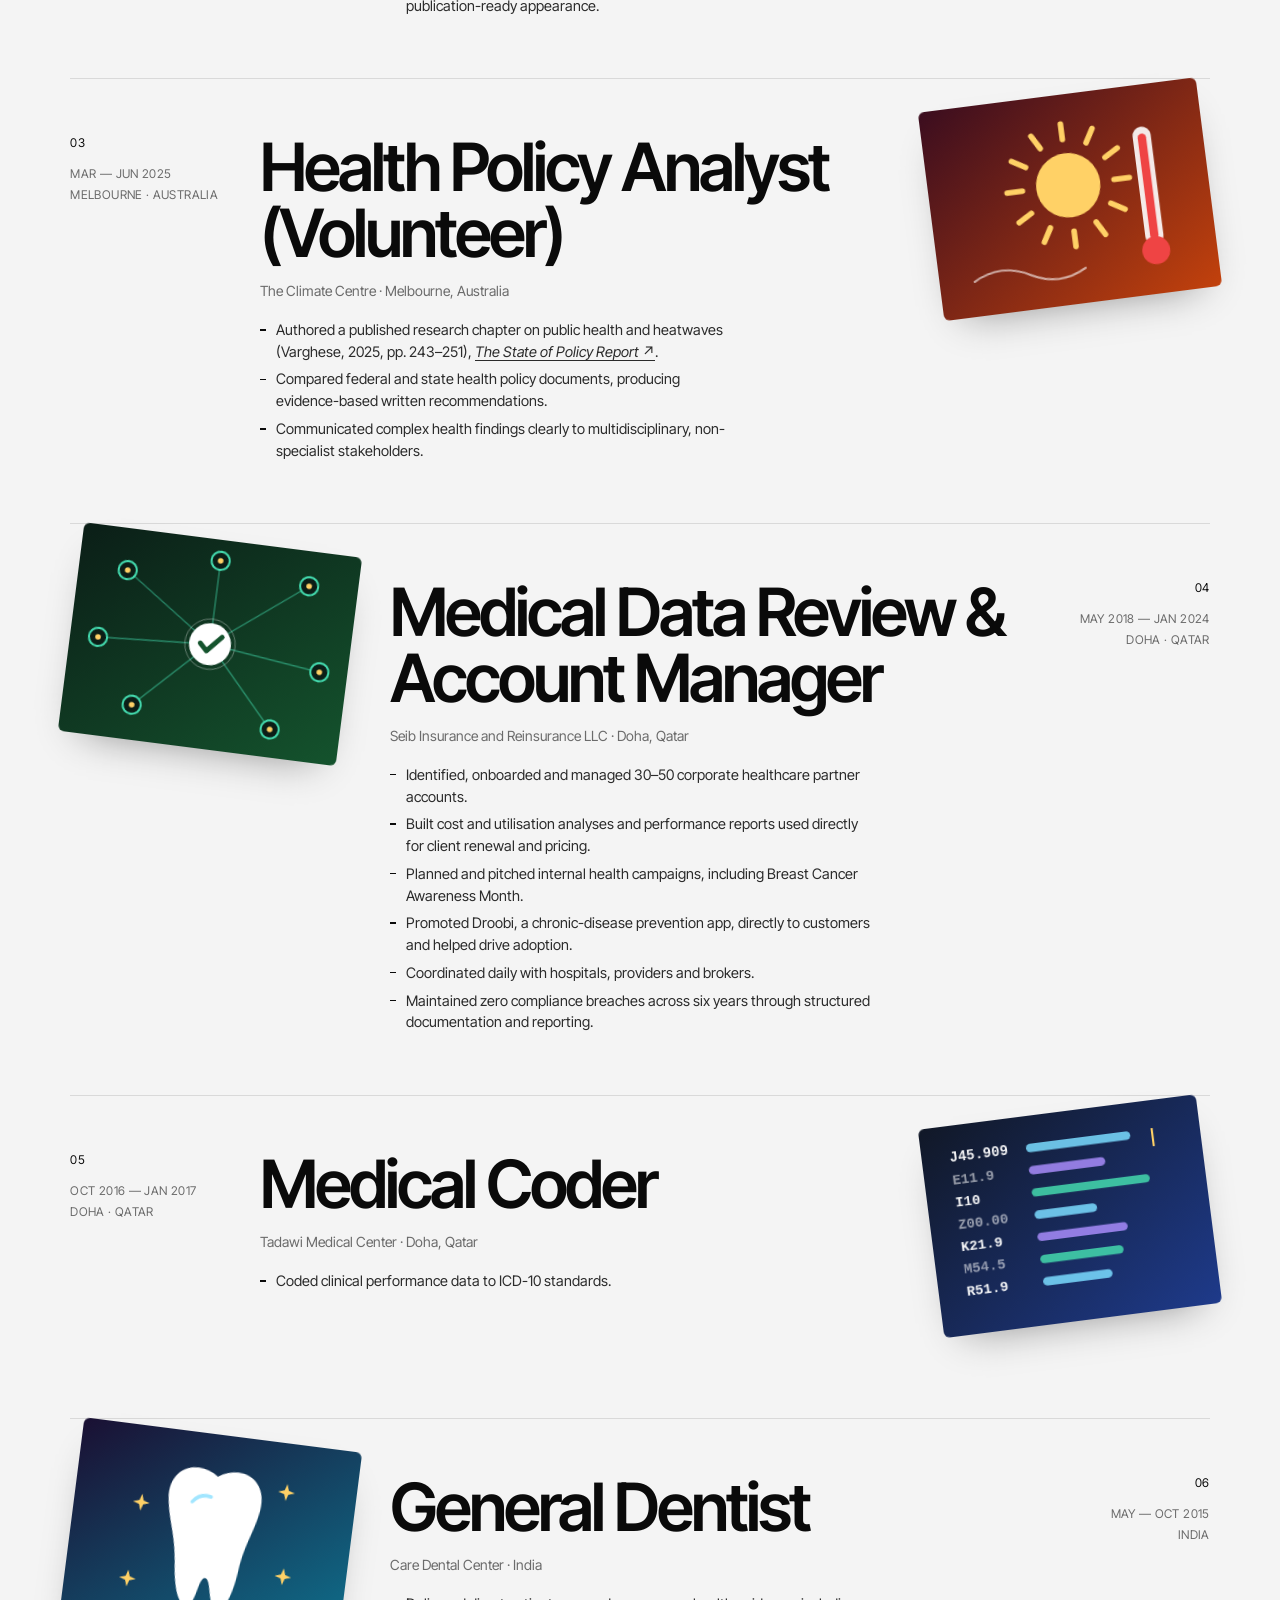
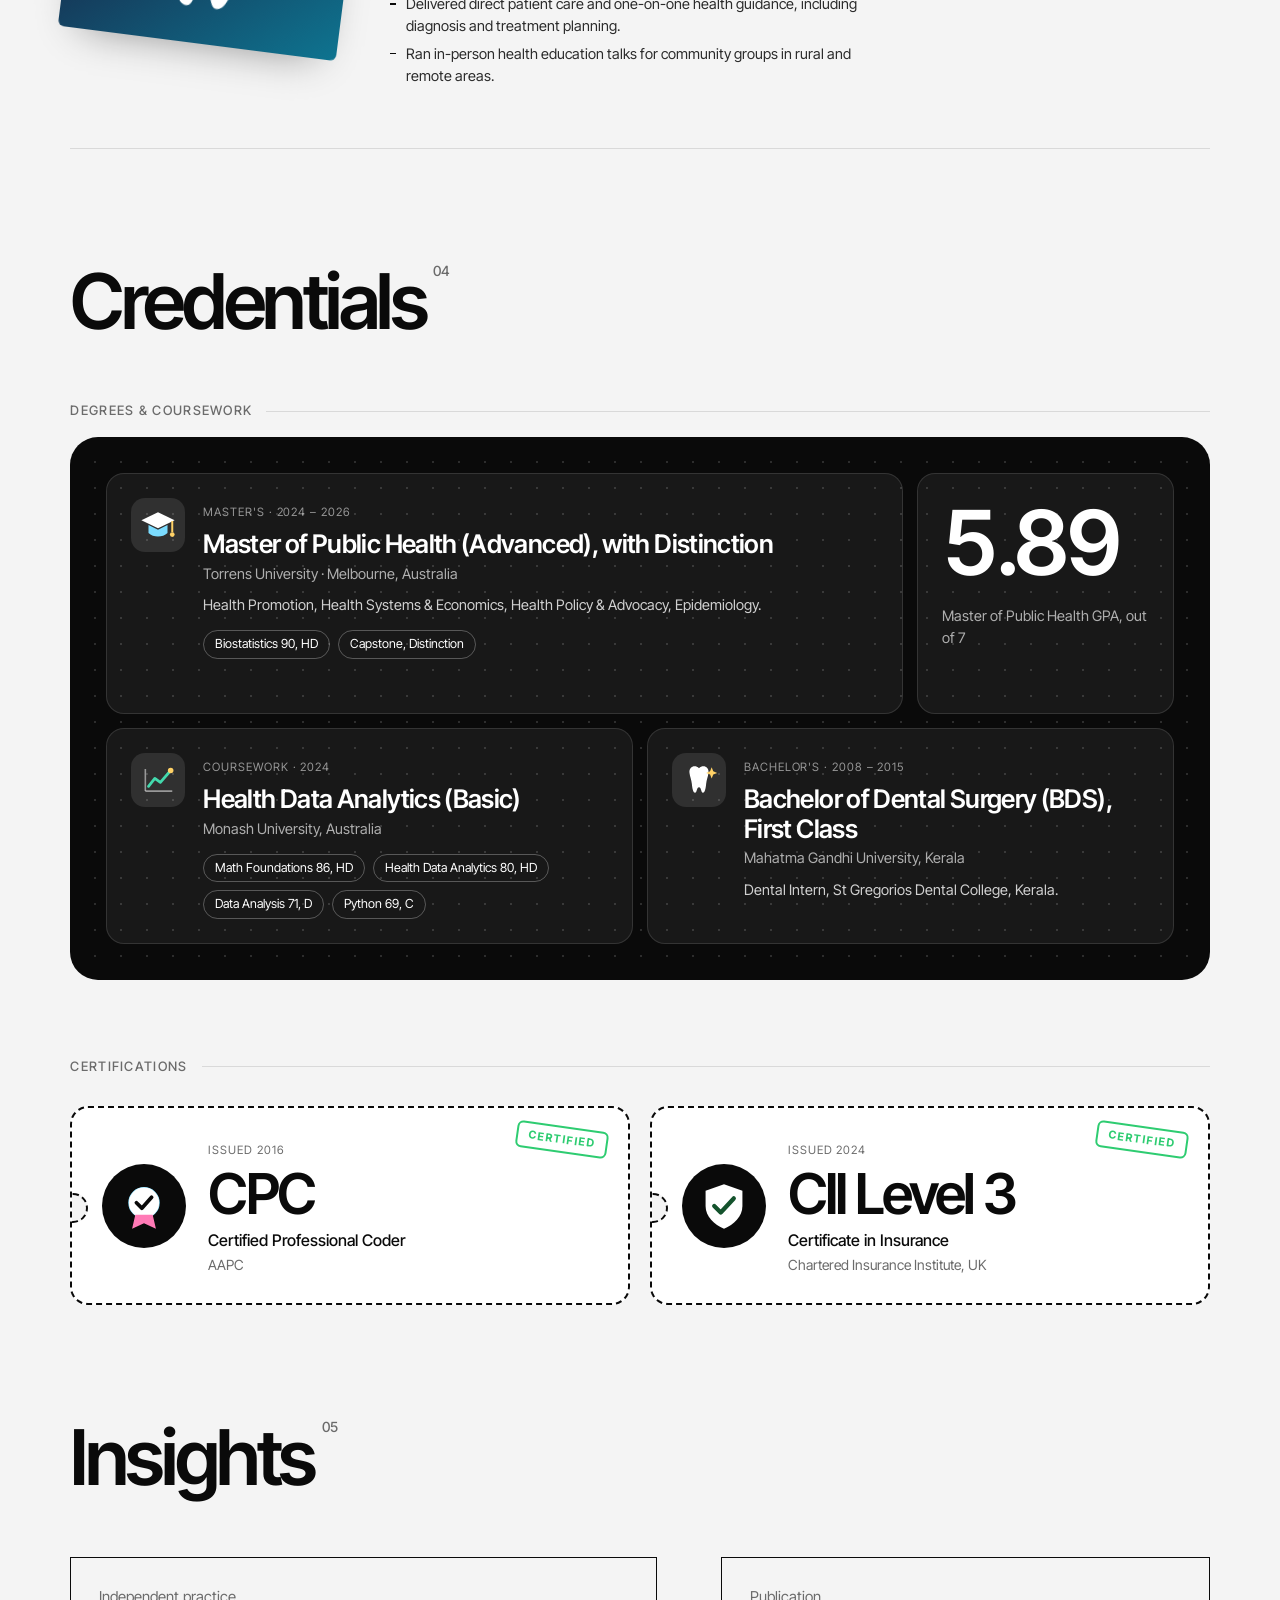
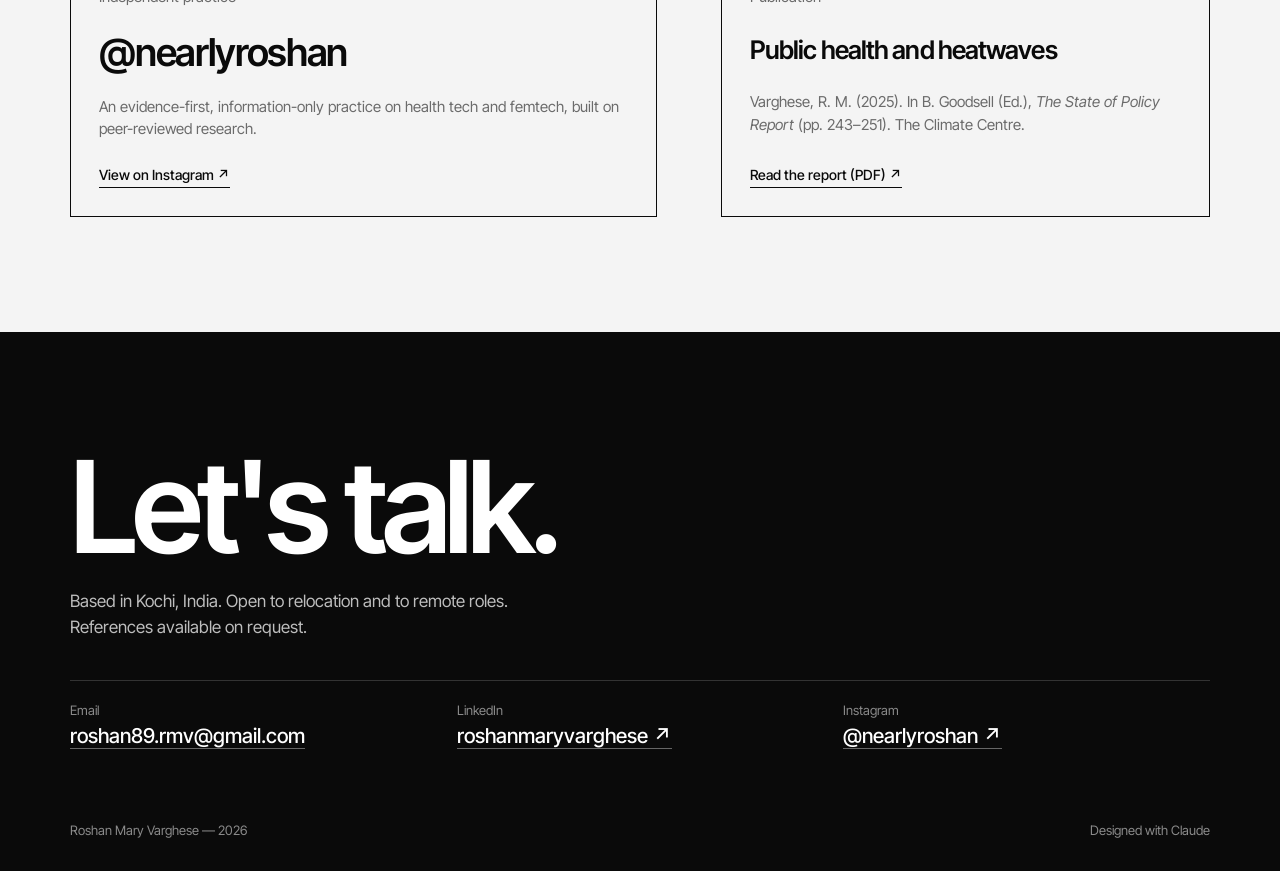
==== commit d1bd877c: "New design: animated hero, About, Experience and Credentials sections Co-Authored-By: Claude Sonnet " ====
--- a/index.html
+++ b/index.html
@@ -3,310 +3,908 @@
 <head>
 <meta charset="utf-8">
 <meta name="viewport" content="width=device-width, initial-scale=1">
-<title>Roshan Mary Varghese | Health tech where care, cover and evidence meet</title>
-<meta name="description" content="Dentist, six years in health insurance claims and account management, MPH with Distinction. I build plain-English health tech tools and write up how I made each one.">
-<meta property="og:title" content="Roshan Mary Varghese | Health tech where care, cover and evidence meet">
-<meta property="og:description" content="Dentist, six years in health insurance claims and account management, MPH with Distinction. I build plain-English health tech tools and write up how I made each one.">
-<meta property="og:image" content="img/dubai-health-money-radar.webp">
-<link rel="icon" href="data:image/svg+xml,%3Csvg xmlns='http://www.w3.org/2000/svg' viewBox='0 0 64 64'%3E%3Crect width='64' height='64' rx='14' fill='%230D3B42'/%3E%3Cpath d='M14 64V34a18 18 0 0 1 36 0v30' fill='%238ED1CB'/%3E%3Ccircle cx='46' cy='18' r='7' fill='%23EFA53A'/%3E%3C/svg%3E">
-<link rel="preconnect" href="https://fonts.googleapis.com"><link rel="preconnect" href="https://fonts.gstatic.com" crossorigin><link href="https://fonts.googleapis.com/css2?family=Sora:wght@300;400;600&family=Roboto:ital,wght@0,400;0,500;0,700;1,400&display=swap" rel="stylesheet">
-<link rel="stylesheet" href="site.css">
+<title>Roshan Mary Varghese — Health Insurance &amp; Health Tech</title>
+<meta name="description" content="Health insurance and health tech professional. 6 yrs Middle East client engagement (Doha, Qatar) · Bachelor of Dental Surgery, Master of Public Health, CPC · Open to insurance, client engagement and health tech roles.">
+<meta name="theme-color" content="#f4f4f4">
+<meta property="og:title" content="Roshan Mary Varghese — Health insurance &amp; health tech">
+<meta property="og:description" content="6 yrs Middle East client engagement (Doha, Qatar) · Bachelor of Dental Surgery, Master of Public Health, CPC. Open to insurance, client engagement and health tech roles.">
+<meta property="og:type" content="website">
+<meta name="twitter:card" content="summary_large_image">
+<meta property="og:image" content="https://roshanmaryvarghese.vercel.app/img/og-card.jpg">
+<link rel="icon" href="data:image/svg+xml,%3Csvg xmlns='http://www.w3.org/2000/svg' viewBox='0 0 64 64'%3E%3Crect width='64' height='64' rx='14' fill='%230a0a0a'/%3E%3Ctext x='32' y='43' font-family='Helvetica,Arial' font-weight='700' font-size='30' text-anchor='middle' fill='white'%3ERMV%3C/text%3E%3C/svg%3E">
+<link rel="preconnect" href="https://fonts.googleapis.com">
+<link rel="preconnect" href="https://fonts.gstatic.com" crossorigin>
+<link href="https://fonts.googleapis.com/css2?family=Inter+Tight:wght@400;500;600;700&display=swap" rel="stylesheet">
+<style>
+:root{--bg:#f4f4f4;--ink:#0a0a0a;--mute:#6b6b6b;--line:#d9d9d9;--pad:clamp(20px,5.5vw,80px)}
+*{box-sizing:border-box;margin:0;padding:0}
+html{scroll-behavior:smooth}
+body{background:var(--bg);color:var(--ink);font-family:'Inter Tight',Helvetica,Arial,sans-serif;font-size:17px;line-height:1.5;-webkit-font-smoothing:antialiased}
+a{color:inherit;text-decoration:none}
+ul{list-style:none}
+.wrap{padding:0 var(--pad)}
+
+/* nav */
+nav{position:sticky;top:0;z-index:20;background:rgba(244,244,244,.92);backdrop-filter:blur(8px);border-bottom:1px solid transparent;transition:border-color .2s}
+nav.scrolled{border-color:var(--line)}
+.nav-in{display:flex;align-items:center;justify-content:space-between;gap:24px;height:64px}
+.logo{font-weight:700;font-size:26px;letter-spacing:-.04em}
+.links{display:flex;gap:28px;font-weight:500;font-size:16px}
+.links a{position:relative}
+.links a::after{content:"";position:absolute;left:0;bottom:-3px;height:1.5px;width:0;background:var(--ink);transition:width .25s}
+.links a:hover::after{width:100%}
+.badge{background:var(--ink);color:#fff;font-size:14px;font-weight:500;padding:8px 14px;display:inline-flex;align-items:center;gap:8px;white-space:nowrap}
+.dot{width:7px;height:7px;border-radius:50%;background:#2ee66b;display:inline-block}
+
+/* hero */
+.hero{padding:clamp(40px,7vw,90px) var(--pad) 40px;position:relative;overflow:hidden}
+.hero-top{display:grid;grid-template-columns:1fr 1fr;gap:24px;font-size:15px}
+.meta small{display:block;color:var(--mute);font-size:13px}
+.meta b{font-weight:500}
+.tags{text-align:right;color:var(--ink);font-size:15px;line-height:1.7}
+.name{font-weight:600;letter-spacing:-.055em;line-height:.88;font-size:clamp(64px,15.5vw,260px);margin:clamp(40px,8vw,110px) 0 0}
+.name>span{display:block}
+.role{display:flex;align-items:flex-end;justify-content:space-between;gap:24px;flex-wrap:wrap;margin-top:28px}
+.role h2{font-size:clamp(22px,3vw,40px);font-weight:500;letter-spacing:-.02em;line-height:1.1;max-width:14ch}
+.portrait{width:clamp(120px,17vw,260px);aspect-ratio:1;background:var(--ink);color:#fff;display:flex;align-items:center;justify-content:center;font-weight:600;font-size:clamp(28px,4vw,52px);letter-spacing:-.04em;overflow:hidden}
+.portrait img{width:100%;height:100%;object-fit:cover;display:block}
+.hero-foot{display:grid;grid-template-columns:repeat(3,1fr);gap:24px;margin-top:48px;padding-top:20px;border-top:1px solid var(--line);font-size:15px;color:var(--mute)}
+.hero-foot .r{text-align:right}
+
+/* marquee */
+.marquee{overflow:hidden;border-block:1px solid var(--line);padding:22px 0;margin:30px 0 0}
+.track{display:flex;gap:40px;width:max-content;animation:slide 38s linear infinite;align-items:center}
+.track span{font-size:clamp(40px,7vw,104px);font-weight:600;letter-spacing:-.04em;line-height:1;white-space:nowrap}
+.chip{width:clamp(40px,5vw,72px);height:clamp(40px,5vw,72px);flex:none}
+.c1{background:linear-gradient(135deg,#ff7a59,#7b5cff)}
+.c2{background:linear-gradient(135deg,#43d9ad,#2a6df4)}
+.c3{background:linear-gradient(135deg,#ffd166,#ef476f)}
+.c4{background:linear-gradient(135deg,#a0c4ff,#bdb2ff)}
+@keyframes slide{to{transform:translateX(-50%)}}
+@media (prefers-reduced-motion:reduce){.track{animation:none}}
+
+/* sections */
+section{padding:clamp(60px,9vw,130px) 0}
+.sec-head{display:flex;align-items:flex-start;justify-content:space-between;gap:20px;margin-bottom:clamp(30px,5vw,60px)}
+.sec-head h2{font-size:clamp(36px,6vw,84px);font-weight:600;letter-spacing:-.045em;line-height:1}
+.sec-head sup{font-size:14px;font-weight:500;letter-spacing:0;vertical-align:top;margin-left:8px;color:var(--mute)}
+.uline{border-bottom:1.5px solid var(--ink);padding-bottom:3px;font-weight:500;white-space:nowrap}
+
+/* about */
+.about{display:grid;grid-template-columns:1fr 1.4fr;gap:clamp(24px,6vw,100px)}
+.about .lead{font-size:clamp(22px,2.6vw,36px);line-height:1.2;letter-spacing:-.02em;font-weight:500}
+.stats{display:grid;grid-template-columns:repeat(4,1fr);gap:20px;margin-top:clamp(36px,5vw,70px);border-top:1px solid var(--line);padding-top:24px}
+.stat b{display:block;font-size:clamp(34px,5vw,68px);font-weight:600;letter-spacing:-.045em;line-height:1}
+.stat span{color:var(--mute);font-size:14px}
+.skills{display:grid;grid-template-columns:1fr 1fr;gap:0 40px;margin-top:20px}
+.skill{padding:16px 0;border-top:1px solid var(--line)}
+.skill b{font-weight:600;display:block}
+.skill p{color:var(--mute);font-size:15px}
+
+/* cases */
+.case{display:grid;grid-template-columns:40px 230px 1.1fr 1.5fr auto;gap:24px;padding:28px 0;border-top:1px solid var(--line);align-items:start;transition:padding .25s,opacity .7s,transform .7s,filter .7s}
+.case:last-child{border-bottom:1px solid var(--line)}
+.case:hover{padding-left:12px}
+.case .n{color:var(--mute);font-size:14px;padding-top:6px}
+.case h3{font-size:clamp(22px,2.4vw,34px);font-weight:600;letter-spacing:-.03em;line-height:1.1}
+.case .by{color:var(--mute);font-size:14px;margin-top:6px}
+.case ul{font-size:15.5px;color:#2b2b2b}
+.case li{padding:0 0 6px 16px;position:relative}
+.case li::before{content:"";position:absolute;left:0;top:.7em;width:6px;height:1.5px;background:var(--ink)}
+.go{font-size:14px;font-weight:500;white-space:nowrap;display:inline-flex;gap:6px;border-bottom:1.5px solid var(--ink);padding-bottom:2px}
+.soon{font-size:13px;color:var(--mute);white-space:nowrap}
+.pill{display:inline-block;font-size:12px;border:1px solid var(--ink);padding:2px 9px;border-radius:99px;margin:10px 6px 0 0}
+
+/* experience */
+.row{display:grid;grid-template-columns:200px 1fr;gap:24px;padding:28px 0;border-top:1px solid var(--line)}
+.row:last-child{border-bottom:1px solid var(--line)}
+.when{color:var(--mute);font-size:15px}
+.row h3{font-size:clamp(20px,2.2vw,28px);font-weight:600;letter-spacing:-.025em;line-height:1.15}
+.org{color:var(--mute);font-size:15px;margin:4px 0 12px}
+.row ul{font-size:15.5px}
+.row li{padding:0 0 6px 16px;position:relative}
+.row li::before{content:"";position:absolute;left:0;top:.7em;width:6px;height:1.5px;background:var(--ink)}
+.row li i{font-style:italic}
+
+/* education */
+.edu{display:grid;grid-template-columns:1fr 1fr;gap:0 clamp(24px,5vw,80px)}
+.edu .row{grid-template-columns:1fr}
+.grades{display:flex;flex-wrap:wrap;gap:8px;margin-top:10px}
+.grades span{font-size:13px;background:#e8e8e8;padding:4px 10px}
+.certs{margin-top:30px}
+
+/* insights */
+.ins{display:grid;grid-template-columns:1.2fr 1fr;gap:clamp(24px,5vw,80px)}
+.card{border:1px solid var(--ink);padding:28px;display:flex;flex-direction:column;gap:14px;justify-content:space-between;min-height:260px;transition:background .25s,color .25s,transform .2s ease-out}
+.card:hover{background:var(--ink);color:#fff}
+.card:hover .mute{color:#aaa}
+.card h3{font-size:clamp(26px,3vw,44px);font-weight:600;letter-spacing:-.035em;line-height:1.05}
+.mute{color:var(--mute);font-size:15px}
+
+/* contact */
+.contact{background:var(--ink);color:#fff;padding:clamp(60px,9vw,130px) 0 30px}
+.contact h2{font-size:clamp(44px,10vw,170px);font-weight:600;letter-spacing:-.05em;line-height:.92}
+.contact .lead{color:#bdbdbd;margin:24px 0 40px;max-width:46ch}
+.clinks{display:grid;grid-template-columns:repeat(3,1fr);gap:20px;border-top:1px solid #333;padding-top:20px}
+.clinks small{color:#8a8a8a;display:block;font-size:13px}
+.clinks a{font-size:clamp(16px,1.6vw,22px);font-weight:500;border-bottom:1px solid #666}
+.clinks a:hover{border-color:#fff}
+footer{display:flex;justify-content:space-between;gap:16px;flex-wrap:wrap;margin-top:70px;color:#8a8a8a;font-size:13px}
+
+@media (max-width:860px){
+  .links{display:none}
+  .hero-top,.about,.ins,.edu{grid-template-columns:1fr}
+  .tags{text-align:left}
+  .stats{grid-template-columns:repeat(2,1fr)}
+  .skills{grid-template-columns:1fr}
+  .case{grid-template-columns:1fr;gap:10px}
+  .row{grid-template-columns:1fr;gap:6px}
+  .hero-foot,.clinks{grid-template-columns:1fr}
+  .hero-foot .r{text-align:left}
+}
+
+/* thumbs + gallery */
+.thumb{width:100%;aspect-ratio:4/3;overflow:hidden;background:#e8e8e8}
+.thumb svg,.gallery svg{display:block;width:100%;height:100%}
+.case:hover .thumb svg{transform:scale(1.05)}
+.thumb svg{transition:transform .5s}
+.ai{margin-top:12px;font-size:13px;color:#2b2b2b}
+.ai b{font-weight:600;margin-right:6px}
+.note{font-size:13px;color:var(--mute);margin-top:6px}
+section.wrap{padding-bottom:clamp(60px,9vw,130px)}
+
+/* gallery + motion */
+.gallery{display:flex;gap:20px;align-items:flex-start;padding:clamp(40px,6vw,80px) var(--pad) 40px}
+.gallery .g{flex:1;min-width:0;transition:opacity .8s,transform .8s,filter .8s}
+.gallery .g:nth-child(1){aspect-ratio:4/3}
+.gallery .g:nth-child(2){aspect-ratio:5/4;margin-top:80px}
+.gallery .g:nth-child(3){aspect-ratio:4/3;margin-top:20px}
+.gallery .g:nth-child(4){aspect-ratio:5/4;margin-top:100px}
+.gi{width:100%;height:100%;overflow:hidden;animation:floaty 7s ease-in-out infinite alternate}
+.gi svg{display:block;width:100%;height:100%}
+.grp{padding:64px 0 22px;border-top:1px solid var(--ink)}.grp:first-child{padding-top:8px;border-top:0}.grp h3{font-size:clamp(30px,4.6vw,64px);font-weight:600;letter-spacing:-.04em;line-height:1}.grp h3 sup{font-size:14px;font-weight:500;color:var(--mute);margin-left:8px;letter-spacing:0}.grp p{color:var(--mute);margin-top:10px;max-width:56ch}
+
+
+/* experience, editorial */
+.xhead{display:flex;justify-content:space-between;align-items:center;gap:30px;padding:10px 0 30px}
+.xcap{font-size:13px;line-height:1.5;color:var(--mute);max-width:34ch;text-transform:uppercase;letter-spacing:.02em}
+.spin{width:130px;height:130px;flex:none;animation:spinr 18s linear infinite;color:var(--ink)}
+.spin text{font-size:11.5px;letter-spacing:.14em;fill:currentColor;font-weight:500}
+@keyframes orb{to{transform:rotate(360deg)}}
+@keyframes rise{0%{transform:scaleY(.1)}60%,100%{transform:scaleY(1)}}
+@keyframes flick{0%,100%{opacity:.25}50%{opacity:1}}
+@keyframes travel{0%{offset-distance:0%;opacity:0}15%,85%{opacity:1}100%{offset-distance:100%;opacity:0}}
+@keyframes spinr{to{transform:rotate(360deg)}}
+.xmq{overflow:hidden;border-block:1px solid var(--ink);padding:14px 0;margin-bottom:10px;white-space:nowrap}
+.xtrack{display:inline-flex;animation:xmq 30s linear infinite}
+.xtrack span{font-size:clamp(26px,3.6vw,52px);font-weight:600;letter-spacing:-.035em;padding-right:.6em}
+@keyframes xmq{to{transform:translateX(-50%)}}
+.xr{display:grid;grid-template-columns:150px 1fr 280px;gap:40px;padding:56px 0;border-bottom:1px solid var(--line);align-items:start;position:relative}
+.xr.alt{grid-template-columns:280px 1fr 150px}
+.xr.alt .xi{order:-1}.xr.alt .xmeta{order:3;text-align:right;align-items:flex-end}
+.xmeta{display:flex;flex-direction:column;gap:4px;font-size:12px;line-height:1.4;color:var(--mute);text-transform:uppercase;letter-spacing:.03em}
+.xmeta .xn{color:var(--ink);font-size:12px;margin-bottom:10px}
+.xmain h3{font-size:clamp(34px,5.2vw,78px);font-weight:600;letter-spacing:-.045em;line-height:.98;transition:transform .5s cubic-bezier(.2,.8,.2,1),letter-spacing .5s}
+.xr:hover .xmain h3{transform:translateX(10px);letter-spacing:-.05em}
+.xmain .org{margin:14px 0 18px;font-size:14px}
+.xmain ul{font-size:14.5px;color:#2b2b2b;max-width:60ch}
+.xmain li{padding:0 0 6px 16px;position:relative;opacity:0;transform:translateY(10px);transition:opacity .6s,transform .6s}
+.xmain li::before{content:"";position:absolute;left:0;top:.7em;width:6px;height:1.5px;background:var(--ink)}
+.xr.in li{opacity:1;transform:none;transition-delay:calc(.3s + var(--i,0)*.09s)}
+.xi{aspect-ratio:4/3;border-radius:6px;overflow:hidden;will-change:transform;transition:box-shadow .4s;box-shadow:0 18px 40px -22px rgba(0,0,0,.45)}
+.xi svg{width:100%;height:100%;display:block}
+.xr:hover .xi{box-shadow:0 30px 60px -24px rgba(0,0,0,.55)}
+@media (max-width:900px){.xr,.xr.alt{grid-template-columns:1fr;gap:18px;padding:40px 0}.xr.alt .xi,.xr.alt .xmeta{order:0;text-align:left;align-items:flex-start}.xi{max-width:320px}.xmeta{flex-direction:row;flex-wrap:wrap;gap:6px 14px}.spin{width:96px;height:96px}}
+@media (prefers-reduced-motion:reduce){.spin,.xtrack{animation:none}.xmain li{opacity:1;transform:none}}
+
+/* credentials, dark bento */
+.cred{position:relative;background:#0a0a0a;color:#fff;border-radius:28px;padding:clamp(18px,3vw,36px);display:grid;grid-template-columns:repeat(4,1fr);gap:14px;overflow:hidden;isolation:isolate}
+.cdots{position:absolute;inset:-40px;z-index:-1;background-image:radial-gradient(rgba(255,255,255,.14) 1.2px,transparent 1.4px);background-size:26px 26px;animation:dotsm 14s linear infinite}
+@keyframes dotsm{to{background-position:26px 26px}}
+.cc{--mx:50%;--my:50%;position:relative;grid-column:span 2;display:flex;gap:18px;align-items:flex-start;background:rgba(255,255,255,.06);border:1px solid rgba(255,255,255,.12);border-radius:18px;padding:24px;transition:transform .4s cubic-bezier(.2,.8,.2,1),border-color .3s,background .3s;overflow:hidden}
+.cc::before{content:"";position:absolute;inset:0;background:radial-gradient(260px circle at var(--mx) var(--my),rgba(255,255,255,.16),transparent 60%);opacity:0;transition:opacity .3s;pointer-events:none}
+.cc:hover{transform:translateY(-6px);border-color:rgba(255,255,255,.4)}
+.cc:hover::before{opacity:1}
+.cc.c-wide{grid-column:span 3}.cc.c-stat{grid-column:span 1;flex-direction:column;justify-content:center}
+.cc .ico{flex:none;width:54px;height:54px;border-radius:14px;background:rgba(255,255,255,.1);display:grid;place-items:center;padding:8px;transition:transform .5s cubic-bezier(.3,1.6,.5,1)}
+.cc:hover .ico{transform:rotate(-8deg) scale(1.12)}
+.cc .ico svg{width:100%;height:100%}
+.cc .ck{font-size:11.5px;letter-spacing:.08em;text-transform:uppercase;color:rgba(255,255,255,.55)}
+.cc h3{font-size:clamp(19px,2vw,26px);font-weight:600;letter-spacing:-.025em;line-height:1.15;margin:6px 0 4px}
+.cc .co{color:rgba(255,255,255,.65);font-size:14.5px}
+.cc p{font-size:14.5px;color:rgba(255,255,255,.8);margin-top:10px}
+.cc .chips{display:flex;flex-wrap:wrap;gap:8px;margin-top:14px}
+.cc .chips span{font-size:12.5px;border:1px solid rgba(255,255,255,.28);border-radius:99px;padding:4px 11px;opacity:0;transform:translateY(8px) scale(.9);transition:opacity .5s,transform .5s cubic-bezier(.3,1.5,.5,1)}
+.cc.in .chips span{opacity:1;transform:none;transition-delay:calc(.35s + var(--i)*.1s)}
+.c-stat .big{font-size:clamp(54px,7vw,92px);font-weight:600;letter-spacing:-.05em;line-height:1;font-variant-numeric:tabular-nums}
+.c-stat .bar{height:6px;border-radius:6px;background:rgba(255,255,255,.15);margin-top:16px;overflow:hidden}
+.c-stat .bar i{display:block;height:100%;width:88%;background:linear-gradient(90deg,#7bdcff,#43d9ad,#ffd166);transform-origin:left;transform:scaleX(0);transition:transform 1.6s cubic-bezier(.2,.8,.2,1) .3s}
+.c-stat.in .bar i{transform:none}
+@media (max-width:900px){.cred{grid-template-columns:1fr}.cc,.cc.c-wide,.cc.c-stat{grid-column:auto}}
+@media (prefers-reduced-motion:reduce){.cdots{animation:none}.cc .chips span{opacity:1;transform:none}.c-stat .bar i{transform:none}}
+
+.sub{font-size:13px;letter-spacing:.1em;text-transform:uppercase;font-weight:500;color:var(--mute);margin:0 0 16px;display:flex;align-items:center;gap:14px}
+.sub::after{content:"";flex:1;height:1px;background:var(--line)}
+.certs{display:grid;grid-template-columns:1fr 1fr;gap:20px}
+.cert{position:relative;display:flex;gap:22px;align-items:center;background:#fff;border:2px dashed var(--ink);border-radius:18px;padding:28px 30px;transition:transform .45s cubic-bezier(.2,.8,.2,1),box-shadow .45s;overflow:hidden}
+.cert::before{content:"";position:absolute;left:-14px;top:50%;width:26px;height:26px;margin-top:-13px;border-radius:50%;background:var(--bg);border:2px dashed var(--ink)}
+.cert:hover{transform:rotate(-1.2deg) translateY(-6px);box-shadow:0 24px 40px -24px rgba(0,0,0,.4)}
+.cert .seal{flex:none;width:84px;height:84px;border-radius:50%;background:#0a0a0a;display:grid;place-items:center;padding:16px;animation:floaty 3.4s ease-in-out infinite alternate}
+.cert .seal svg{width:100%;height:100%}
+.cert .ck{font-size:11.5px;letter-spacing:.08em;text-transform:uppercase;color:var(--mute)}
+.cert h3{font-size:clamp(34px,4.4vw,60px);font-weight:600;letter-spacing:-.05em;line-height:1;margin:4px 0 6px}
+.cert .cn{font-size:16px;font-weight:500}
+.cert .co{font-size:14px;color:var(--mute);margin-top:2px}
+.cert .stamp{position:absolute;right:20px;top:18px;border:2px solid #2ecc71;color:#2ecc71;border-radius:6px;padding:3px 10px;font-size:11px;letter-spacing:.14em;text-transform:uppercase;font-weight:700;transform:rotate(8deg) scale(1.6);opacity:0;transition:transform .5s cubic-bezier(.3,1.6,.5,1) .6s,opacity .3s .6s}
+.cert.in .stamp{transform:rotate(8deg);opacity:1}
+@media (max-width:900px){.certs{grid-template-columns:1fr}.cert .stamp{display:none}}
+@media (prefers-reduced-motion:reduce){.cert .seal{animation:none}.cert .stamp{opacity:1;transform:rotate(8deg)}}
+
+/* hero v2 */
+.hero{isolation:isolate}
+.hero>*:not(.bg):not(.collage){position:relative;z-index:2}
+.bg{position:absolute;inset:0;z-index:0;pointer-events:none;overflow:hidden}
+.bg::after{content:"";position:absolute;inset:0;opacity:.07;mix-blend-mode:multiply;background-image:url("data:image/svg+xml,%3Csvg xmlns='http://www.w3.org/2000/svg' width='160' height='160'%3E%3Cfilter id='n'%3E%3CfeTurbulence type='fractalNoise' baseFrequency='.9' numOctaves='2'/%3E%3C/filter%3E%3Crect width='160' height='160' filter='url(%23n)'/%3E%3C/svg%3E");animation:grain 1.2s steps(6) infinite}
+@keyframes grain{0%{transform:translate(0,0)}20%{transform:translate(-3%,2%)}40%{transform:translate(2%,-3%)}60%{transform:translate(-2%,-1%)}80%{transform:translate(3%,3%)}100%{transform:translate(0,0)}}
+.bg i{position:absolute;border-radius:50%;filter:blur(70px);opacity:.55}
+.bg .b1{width:44vw;height:44vw;left:-10vw;top:10%;background:#ffd2c2;animation:blob1 16s ease-in-out infinite alternate}
+.bg .b2{width:40vw;height:40vw;right:-8vw;top:-6%;background:#cfd8ff;animation:blob1 19s ease-in-out -6s infinite alternate-reverse}
+.bg .b3{width:34vw;height:34vw;left:34%;bottom:-12%;background:#c9f4e3;animation:blob1 22s ease-in-out -3s infinite alternate}
+@keyframes blob1{to{transform:translate(8vw,6vw) scale(1.18)}}
+.collage{position:absolute;inset:0;z-index:1;pointer-events:none}
+.fc{position:absolute;translate:0 var(--py,0px);transition:translate .25s ease-out;opacity:0;animation:cin 1s cubic-bezier(.2,.9,.3,1.2) forwards}
+.fc .fi{animation:fl 6s ease-in-out infinite alternate;display:block}
+@keyframes cin{from{opacity:0;scale:.6;transform:translateY(40px)}to{opacity:1;scale:1;transform:none}}
+@keyframes fl{from{transform:translateY(-8px) rotate(-1.2deg)}to{transform:translateY(10px) rotate(1.2deg)}}
+.fc-p{right:var(--pad);top:50%;width:clamp(130px,19vw,270px);rotate:5deg;animation-delay:.9s}
+.fc-p .fi{aspect-ratio:4/5;border-radius:6px;overflow:hidden;box-shadow:0 30px 60px -28px rgba(0,0,0,.55);border:6px solid #fff;background:#fff}
+.fc-p img{width:100%;height:100%;object-fit:cover;display:block}
+.fc-e{left:41%;top:11%;width:clamp(150px,17vw,240px);rotate:-6deg;animation-delay:1.1s}
+.fc-e .fi{aspect-ratio:11/6.5;border-radius:10px;background:linear-gradient(135deg,#7b5cff,#ef476f);position:relative;box-shadow:0 24px 44px -24px rgba(123,92,255,.7);animation-delay:-2s}
+.fc-e svg{position:absolute;inset:14% 6% 28%;width:88%;height:58%}
+.fc-e span{position:absolute;left:14px;bottom:10px;color:#fff;font-size:12px;letter-spacing:.06em;text-transform:uppercase}
+.fc-s{left:58%;top:7%;width:clamp(120px,13vw,190px);rotate:7deg;animation-delay:1.25s}
+.fc-s .fi{background:#ffd166;border-radius:14px;padding:14px 16px;box-shadow:0 24px 44px -26px rgba(190,140,0,.7);animation-delay:-4s}
+.fc-s b{display:block;font-size:clamp(30px,3.6vw,52px);letter-spacing:-.05em;line-height:1}
+.fc-s span{font-size:12px;line-height:1.3;display:block;margin-top:6px}
+.fc-r{left:47%;top:73%;width:clamp(86px,9vw,128px);animation-delay:1.4s}
+.fc-r .fi{position:relative;aspect-ratio:1;background:#0a0a0a;color:#fff;border-radius:50%;display:grid;place-items:center;animation:none}
+.fc-r .spin2{position:absolute;inset:0;width:100%;height:100%;animation:spinr 14s linear infinite}
+.fc-r text{font-size:11px;letter-spacing:.13em;fill:#fff;font-weight:500}
+.fc-r i{font-style:normal;font-size:clamp(22px,2.4vw,34px)}
+.fc-c1,.fc-c2,.fc-c3{font-weight:600;font-size:clamp(13px,1.2vw,16px);letter-spacing:.06em}
+.fc-c1 .fi,.fc-c2 .fi,.fc-c3 .fi{border:1.5px solid var(--ink);border-radius:99px;padding:8px 18px;background:rgba(255,255,255,.7);backdrop-filter:blur(4px)}
+.fc-c1{left:24%;top:19%;rotate:-8deg;animation-delay:1.5s}.fc-c1 .fi{animation-delay:-1s}
+.fc-c2{left:70%;top:25%;rotate:5deg;animation-delay:1.6s}.fc-c2 .fi{animation-delay:-3s}
+.fc-c3{left:62%;top:66%;rotate:-5deg;animation-delay:1.7s}.fc-c3 .fi{animation-delay:-5s}
+.shine{background:linear-gradient(100deg,#0a0a0a 20%,#ef476f 40%,#7b5cff 55%,#0a0a0a 75%);background-size:250% 100%;-webkit-background-clip:text;background-clip:text;color:transparent;animation:shn 5s ease-in-out infinite alternate}
+@keyframes shn{to{background-position:0 0}}
+.shine{background-position:100% 0}
+.cta{display:flex;gap:12px;margin-top:26px;flex-wrap:wrap}
+.btn{display:inline-flex;align-items:center;gap:12px;padding:13px 22px;border-radius:99px;border:1.5px solid var(--ink);font-weight:500;font-size:15px;transition:transform .3s cubic-bezier(.2,.8,.2,1),background .3s,color .3s;will-change:transform}
+.btn b{display:inline-block;transition:transform .3s;font-weight:500}
+.btn:hover b{transform:translate(3px,3px) rotate(0)}
+.btn.dark{background:var(--ink);color:#fff}
+.btn:not(.dark):hover{background:var(--ink);color:#fff}
+.btn:hover{transform:translateY(-3px)}
+@media (max-width:860px){.fc-e,.fc-s,.fc-c1,.fc-c2,.fc-c3,.fc-r{display:none}.fc-p{top:236px;bottom:auto;right:16px;width:30vw}.hero{padding-bottom:40px}}
+@media (prefers-reduced-motion:reduce){.fc{animation:none;opacity:1}.fc .fi,.bg i,.bg::after,.shine,.spin2{animation:none}}
+
+/* polish */
+section[id],header[id],#contact{scroll-margin-top:72px}
+:focus-visible{outline:2px solid #7b5cff;outline-offset:3px;border-radius:2px}
+.skip{position:fixed;left:12px;top:-60px;z-index:60;background:var(--ink);color:#fff;padding:10px 16px;border-radius:99px;transition:top .2s}
+.skip:focus{top:12px}
+.prog{position:fixed;left:0;top:0;height:3px;width:100%;z-index:50;background:linear-gradient(90deg,#ff7a59,#7b5cff,#43d9ad);transform-origin:left;transform:scaleX(var(--sp,0));pointer-events:none}
+.links a.on::after{width:100%}
+.links a.on{color:var(--ink)}
+.burger{display:none;width:44px;height:44px;border:1.5px solid var(--ink);border-radius:50%;background:transparent;position:relative;cursor:pointer;flex:none}
+.burger i{position:absolute;left:12px;right:12px;height:1.5px;background:var(--ink);transition:transform .35s cubic-bezier(.2,.8,.2,1),top .35s}
+.burger i:nth-child(1){top:17px}.burger i:nth-child(2){top:25px}
+.burger[aria-expanded="true"] i:nth-child(1){top:21px;transform:rotate(45deg)}
+.burger[aria-expanded="true"] i:nth-child(2){top:21px;transform:rotate(-45deg)}
+.menu{position:fixed;inset:64px 0 0 0;z-index:19;background:var(--bg);display:flex;flex-direction:column;justify-content:center;gap:4px;padding:0 var(--pad) 8vh;clip-path:circle(0 at calc(100% - 40px) 0);transition:clip-path .6s cubic-bezier(.2,.8,.2,1)}
+.menu[hidden]{display:flex!important;visibility:hidden}
+.menu.open{clip-path:circle(150% at calc(100% - 40px) 0);visibility:visible}
+.menu a{font-size:clamp(40px,12vw,64px);font-weight:600;letter-spacing:-.045em;line-height:1.1;opacity:0;transform:translateY(24px);transition:opacity .5s,transform .5s}
+.menu.open a{opacity:1;transform:none}
+.menu.open a:nth-child(1){transition-delay:.15s}.menu.open a:nth-child(2){transition-delay:.2s}.menu.open a:nth-child(3){transition-delay:.25s}.menu.open a:nth-child(4){transition-delay:.3s}.menu.open a:nth-child(5){transition-delay:.35s}.menu.open a:nth-child(6){transition-delay:.4s}
+@media (max-width:860px){.burger{display:block}.nav-in{gap:12px}.logo{margin-right:auto}}
+@media (min-width:861px){.menu{display:none!important}}
+.grp h3{font-size:clamp(26px,3vw,40px)!important}
+.case{grid-template-columns:40px 230px 1.1fr 1.5fr 110px}
+@media (max-width:860px){.case{grid-template-columns:1fr}}
+.bg i{will-change:transform}
+@media (max-width:860px){.bg::after{animation:none}}
+.card .go{transition:transform .3s}
+.card:hover .go{transform:translateX(6px)}
+.stats>*{transition:transform .35s cubic-bezier(.2,.8,.2,1)}
+@media (prefers-reduced-motion:reduce){.prog{display:none}.menu,.menu a{transition:none}}
+
+/* about v2 */
+@keyframes magnify2{0%,100%{transform:translate(0,0)}50%{transform:translate(8px,6px)}}
+.lead2{font-size:clamp(30px,5vw,70px)!important;line-height:1.08!important;letter-spacing:-.04em!important;font-weight:600!important;max-width:26ch;margin-top:10px}
+.lead2 .sw{color:#c6c6c6;transition:color .35s}
+.lead2 .sw.on{color:var(--ink)}
+.about2{display:flex;justify-content:flex-end;margin-top:clamp(28px,4vw,56px)}
+.bio .bp{display:block;margin-bottom:1em}.bio{max-width:60ch;color:#2b2b2b;font-size:clamp(16px,1.3vw,19px)}
+.journey{position:relative;display:grid;grid-template-columns:repeat(5,1fr);gap:16px;margin:clamp(50px,7vw,100px) 0;list-style:none;padding-top:8px}
+.journey .jl{position:absolute;left:5%;right:5%;top:42px;height:2px;background:repeating-linear-gradient(90deg,var(--ink) 0 6px,transparent 6px 12px);transform-origin:left;transform:scaleX(0);transition:transform 1.8s cubic-bezier(.2,.8,.2,1) .2s;opacity:.5}
+.journey.in .jl{transform:none}
+.jn{position:relative;display:flex;flex-direction:column;align-items:center;text-align:center;gap:6px;opacity:0;transform:translateY(24px);transition:opacity .6s,transform .6s cubic-bezier(.3,1.4,.5,1);transition-delay:calc(var(--i)*.22s + .2s)}
+.journey.in .jn{opacity:1;transform:none}
+.jc{width:68px;height:68px;border-radius:50%;background:var(--c);padding:16px;display:grid;place-items:center;box-shadow:0 0 0 8px var(--bg),0 14px 28px -14px var(--c);transition:transform .45s cubic-bezier(.3,1.6,.5,1)}
+.jn:hover .jc{transform:scale(1.14) rotate(-8deg)}
+.jc svg{width:100%;height:100%}
+.jy{margin-top:10px;font-size:11.5px;letter-spacing:.08em;text-transform:uppercase;color:var(--mute)}
+.jn b{font-size:clamp(15px,1.4vw,19px);font-weight:600;letter-spacing:-.02em;line-height:1.15;max-width:17ch}.jn .jo{font-size:13px;color:var(--mute);line-height:1.35;max-width:20ch}
+.jn:last-child .jc{animation:pulse2 2.6s ease-in-out infinite}
+@keyframes pulse2{50%{box-shadow:0 0 0 8px var(--bg),0 0 0 14px rgba(255,122,89,.25),0 14px 28px -14px var(--c)}}
+.skills2{display:grid;grid-template-columns:repeat(4,1fr);gap:14px}
+.sk{position:relative;background:var(--bg);border-radius:22px;padding:24px 22px 26px;min-height:300px;display:flex;flex-direction:column;gap:10px;overflow:hidden;transition:transform .45s cubic-bezier(.2,.8,.2,1),box-shadow .45s}
+.sk::before{content:"";position:absolute;inset:0;background:var(--bg);z-index:-1}
+.sk{background:var(--bg)}
+.sk:hover{transform:translateY(-8px) rotate(-.6deg);box-shadow:0 28px 40px -28px rgba(0,0,0,.4)}
+.sk .sn{font-size:12px;letter-spacing:.1em;color:rgba(0,0,0,.45)}
+.sk .si{width:64px;height:64px;margin:6px 0 auto;transition:transform .5s cubic-bezier(.3,1.6,.5,1)}
+.sk:hover .si{transform:scale(1.18) rotate(-6deg)}
+.sk .si svg{width:100%;height:100%}
+.sk b{font-size:clamp(19px,1.8vw,24px);font-weight:600;letter-spacing:-.03em;line-height:1.1;margin-top:26px}
+.sk p{font-size:14.5px;color:#2b2b2b}
+@media (max-width:1000px){.skills2{grid-template-columns:1fr 1fr}.sk{min-height:260px}}
+@media (max-width:700px){.skills2{grid-template-columns:1fr}.sk{min-height:0}.about2{justify-content:flex-start}
+ .journey{grid-template-columns:1fr;gap:26px;padding-left:4px}.journey .jl{left:38px;right:auto;top:20px;bottom:20px;width:2px;height:auto;transform:scaleY(0);transform-origin:top;background:repeating-linear-gradient(180deg,var(--ink) 0 6px,transparent 6px 12px)}.journey.in .jl{transform:none}
+ .jn{display:grid;grid-template-columns:60px 1fr;column-gap:18px;row-gap:2px;text-align:left;align-items:start;justify-items:start}.jn>*:not(.jc){grid-column:2}.jc{grid-row:1 / span 3;width:60px;height:60px}.jn b,.jn .jo{max-width:none}.jy{margin:0}}
+@media (prefers-reduced-motion:reduce){.jn{opacity:1;transform:none}.journey .jl{transform:none}.lead2 .sw{color:var(--ink)}}
+
+.mk{background:linear-gradient(transparent 58%,#ffe27a 58%,#ffe27a 92%,transparent 92%) no-repeat;background-size:0 100%;color:inherit;padding:0 .12em;margin:0 -.12em;transition:background-size 1s cubic-bezier(.2,.8,.2,1) .3s;-webkit-box-decoration-break:clone;box-decoration-break:clone}
+.mk.on{background-size:100% 100%}
+.jn .mk,.stat .mk,.xmeta .mk,.org .mk,.co .mk,.hero-foot .mk{color:var(--ink)}
+.cc .mk{color:#fff;background-image:linear-gradient(transparent 58%,rgba(255,226,122,.45) 58%,rgba(255,226,122,.45) 92%,transparent 92%)}
+@media (prefers-reduced-motion:reduce){.mk{background-size:100% 100%}}
+.reveal{opacity:0;transform:translateY(28px);filter:blur(12px)}
+.reveal.in{opacity:1;transform:none;filter:none}
+@media (max-width:860px){.gallery .g:nth-child(n+3){display:none}.gallery{gap:12px}.gallery .g:nth-child(2){margin-top:50px}}
+.a{transform-box:fill-box;transform-origin:center}
+.ab{transform-box:fill-box;transform-origin:50% 100%}
+.al{transform-box:fill-box;transform-origin:0 50%}
+@keyframes floaty{from{transform:translateY(-6px)}to{transform:translateY(8px)}}
+@keyframes growx{0%{transform:scaleX(.08)}40%,80%{transform:scaleX(1)}100%{transform:scaleX(.08)}}
+@keyframes grow{0%{transform:scaleY(.08)}40%,80%{transform:scaleY(1)}100%{transform:scaleY(.08)}}
+@keyframes draw{0%{stroke-dashoffset:var(--len,420)}50%,100%{stroke-dashoffset:0}}
+@keyframes ecg{from{stroke-dashoffset:140}to{stroke-dashoffset:0}}
+@keyframes pulse{0%,100%{transform:scale(1)}50%{transform:scale(1.22)}}
+@keyframes blink{50%{opacity:0}}
+@keyframes floatUp{0%{transform:translateY(0);opacity:0}15%{opacity:1}100%{transform:translateY(-130px);opacity:0}}
+@keyframes ripple{0%{transform:scale(.4);opacity:.7}100%{transform:scale(2.4);opacity:0}}
+@keyframes scan{0%,100%{transform:translateY(0)}50%{transform:translateY(224px)}}
+@keyframes sway{0%,100%{transform:rotate(-7deg)}50%{transform:rotate(7deg)}}
+@keyframes drift{0%{transform:translateX(0);opacity:0}15%{opacity:.9}70%{opacity:.9}100%{transform:translateX(110px);opacity:0}}
+@keyframes type{0%{transform:scaleX(0)}55%,100%{transform:scaleX(1)}}
+@keyframes bob{0%,100%{transform:translateY(0)}50%{transform:translateY(-8px)}}
+@keyframes pop{0%,8%{transform:scale(0)}22%,85%{transform:scale(1)}100%{transform:scale(0)}}
+@keyframes hop{0%,28%{transform:translateY(0)}33%,61%{transform:translateY(56px)}66%,94%{transform:translateY(112px)}100%{transform:translateY(0)}}
+@keyframes gauge{0%{stroke-dashoffset:302}50%,80%{stroke-dashoffset:84}100%{stroke-dashoffset:302}}
+@keyframes barx{0%{transform:scaleX(.05)}40%,85%{transform:scaleX(1)}100%{transform:scaleX(.05)}}
+@keyframes slide{0%,100%{transform:translateX(-34px)}50%{transform:translateX(34px)}}
+@keyframes magnify{0%,100%{transform:translateY(0)}50%{transform:translateY(150px)}}
+@media (prefers-reduced-motion:reduce){svg *{animation:none!important}.gi{animation:none}.reveal{opacity:1;transform:none;filter:none}.wi{animation:none!important;transform:none!important}}
+.w{display:inline-block;overflow:hidden;vertical-align:top;padding:.08em .06em .2em 0;margin:-.08em -.06em -.2em 0}
+.wi{display:inline-block;transform:translateY(115%);animation:wordin 1.1s cubic-bezier(.2,.8,.2,1) forwards}
+@keyframes wordin{to{transform:none}}
+.gi svg{transition:transform .25s ease-out}
+.hl{display:flex;gap:18px;margin-top:16px;font-size:14px;font-weight:500}
+.hl a{border-bottom:1.5px solid var(--ink);padding-bottom:1px}
+.intro{margin-top:18px;max-width:46ch;font-size:clamp(15px,1.3vw,18px);line-height:1.5;color:#2b2b2b}
+.role h2{max-width:22ch}
+</style>
 </head>
 <body>
-<a class="skip" href="#main">Skip to content</a>
-<header class="bar over" id="bar">
-  <a class="brand" href="index.html" aria-label="Roshan Mary Varghese, home">Roshan Mary Varghese</a>
-  <nav aria-label="Sections"><a href="#work">Work</a><a href="#timeline">Journey</a><a href="#credentials">Credentials</a><a href="#contact">Contact</a></nav>
+
+<a class="skip" href="#about">Skip to content</a>
+<div class="prog" id="prog" aria-hidden="true"></div>
+<nav id="nav">
+  <div class="wrap nav-in">
+    <a href="#home" class="logo">RMV</a>
+    <div class="links">
+      <a href="#home">Home</a>
+      <a href="#about">About</a>
+      <a href="#cases">Cases</a>
+      <a href="#experience">Experience</a>
+      <a href="#insights">Insights</a>
+      <a href="#contact">Contact</a>
+    </div>
+    <span class="badge"><i class="dot"></i> Open to roles</span>
+    <button class="burger" id="burger" aria-label="Open menu" aria-expanded="false" aria-controls="menu"><i></i><i></i></button>
+  </div>
+</nav>
+<div class="menu" id="menu" hidden>
+  <a href="#home">Home</a><a href="#about">About</a><a href="#cases">Cases</a><a href="#experience">Experience</a><a href="#insights">Insights</a><a href="#contact">Contact</a>
+</div>
+
+<header class="hero wrap" id="home">
+  <div class="bg" aria-hidden="true"><i class="b1"></i><i class="b2"></i><i class="b3"></i></div>
+  <div class="collage" aria-hidden="true">
+    <div class="fc fc-p" data-d="26"><div class="fi"><img src="[data-uri]" alt=""></div></div>
+    <div class="fc fc-e" data-d="-18"><div class="fi"><svg viewBox="0 0 220 130"><path d="M0 70 H60 L75 30 L95 108 L112 52 L124 70 H220" fill="none" stroke="#fff" stroke-width="4" stroke-linecap="round" stroke-linejoin="round" stroke-dasharray="320" style="--len:320;animation:draw 3.2s ease-in-out infinite"/></svg><span>Client engagement</span></div></div>
+    <div class="fc fc-s" data-d="34"><div class="fi"><b>30–50</b><span>corporate accounts<br>managed in Doha, Qatar</span></div></div>
+    <div class="fc fc-r" data-d="-30"><div class="fi"><svg viewBox="0 0 140 140" class="spin2"><defs><path id="c2" d="M70,70 m-52,0 a52,52 0 1,1 104,0 a52,52 0 1,1 -104,0"/></defs><text><textPath href="#c2">OPEN TO ROLES · HEALTH TECH · INSURANCE · </textPath></text></svg><i>↗</i></div></div>
+    <div class="fc fc-c1" data-d="44"><div class="fi">BDS</div></div>
+    <div class="fc fc-c2" data-d="-40"><div class="fi">Master of Public Health</div></div>
+    <div class="fc fc-c3" data-d="30"><div class="fi">CPC</div></div>
+  </div>
+  <div class="hero-top">
+    <div class="meta">
+      <small>Based in</small><b>Kochi, India</b><br>
+      <small style="margin-top:10px">Availability</small><b>Open to relocating or remote work</b>
+      <div class="hl"><a href="https://www.linkedin.com/in/roshanmaryvarghese/" target="_blank" rel="noopener">LinkedIn ↗</a><a href="https://instagram.com/nearlyroshan" target="_blank" rel="noopener">Instagram ↗</a><a href="mailto:roshan89.rmv@gmail.com">Email</a></div>
+    </div>
+    <ul class="tags">
+      <li>Public Health Program Design</li>
+      <li>Client Engagement</li>
+      <li>Health Tech Product</li>
+      <li>Digital Health Evaluation</li>
+    </ul>
+  </div>
+
+  <h1 class="name"><span>Roshan Mary</span><span>Varghese</span></h1>
+
+  <div class="role">
+    <div>
+      <h2>Health insurance and <span class="shine">client engagement</span> professional.</h2>
+      <p class="intro">Six years running 30–50 corporate health insurance accounts in Doha, Qatar. A dentist by training, with a Master of Public Health from Torrens University in Melbourne, Australia. Open to health insurance, client engagement and health tech product roles.</p>
+      <div class="cta"><a class="btn dark" href="#cases"><span>See my work</span><b>↓</b></a><a class="btn" href="#contact"><span>Get in touch</span><b>↗</b></a></div>
+    </div>
+      </div>
+
+  <div class="hero-foot">
+    <span>Bachelor of Dental Surgery, Master of Public Health, CPC</span>
+    <span>6 yrs Middle East client engagement</span>
+    <span class="r">Doha, Qatar · Melbourne, Australia · Kochi, India</span>
+  </div>
 </header>
-<main id="main">
-
-<div class="hero" id="top">
-  <video class="hero-video" muted loop playsinline preload="none" poster="media/network-wide.jpg" aria-hidden="true"
-         data-wide="media/network-wide.mp4" data-tall="media/network-portrait.mp4" data-tall-poster="media/network-portrait.jpg"></video>
-  <div class="hero-shade" aria-hidden="true"></div>
-  <div class="hero-content">
-    <img class="avatar" src="img/roshan.jpg" alt="Portrait of Roshan Mary Varghese" width="400" height="400">
-    <h1>Roshan Mary Varghese</h1>
-    <p class="tagline">Health tech where care, cover and evidence meet</p>
-    <ul class="socials" aria-label="Contact links">
-      <li><a href="https://www.linkedin.com/in/roshanmaryvarghese" target="_blank" rel="noopener" aria-label="LinkedIn"><svg viewBox="0 0 24 24" aria-hidden="true"><path fill="currentColor" d="M4.98 3.5a2.5 2.5 0 1 1 0 5 2.5 2.5 0 0 1 0-5zM3 9.75h4v11H3zM9.5 9.75h3.8v1.5h.06c.53-1 1.83-2.06 3.77-2.06 4.03 0 4.77 2.65 4.77 6.1v5.46h-4v-4.840c0-1.15-.02-2.64-1.6-2.64-1.62 0-1.86 1.26-1.86 2.56v4.92h-4z"/></svg></a></li>
-      <li><a href="mailto:roshan89.rmv@gmail.com" aria-label="Email"><svg viewBox="0 0 24 24" aria-hidden="true"><path fill="none" stroke="currentColor" stroke-width="1.8" d="M3 5.5h18v13H3z"/><path fill="none" stroke="currentColor" stroke-width="1.8" d="M3.5 6l8.5 7 8.5-7"/></svg></a></li>
-      <li><a href="https://instagram.com/nearlyroshan" target="_blank" rel="noopener" aria-label="Instagram, @nearlyroshan"><svg viewBox="0 0 24 24" aria-hidden="true"><rect x="3.5" y="3.5" width="17" height="17" rx="5" fill="none" stroke="currentColor" stroke-width="1.8"/><circle cx="12" cy="12" r="4" fill="none" stroke="currentColor" stroke-width="1.8"/><circle cx="17.2" cy="6.8" r="1.2" fill="currentColor"/></svg></a></li>
-    </ul>
-  </div>
-  <a class="scroll-cue" href="#intro" aria-label="Scroll to the introduction"><svg width="30" height="16" viewBox="0 0 30 16" aria-hidden="true"><path d="M2 2l13 11L28 2" fill="none" stroke="currentColor" stroke-width="2"/></svg></a>
+
+<div class="marquee" aria-hidden="true">
+  <div class="track">
+    <span>Health Tech</span><i class="chip c1"></i>
+    <span>Program Design</span><i class="chip c2"></i>
+    <span>Client Engagement</span><i class="chip c3"></i>
+    <span>Digital Health</span><i class="chip c4"></i>
+    <span>Health Tech</span><i class="chip c1"></i>
+    <span>Program Design</span><i class="chip c2"></i>
+    <span>Client Engagement</span><i class="chip c3"></i>
+    <span>Digital Health</span><i class="chip c4"></i>
+  </div>
 </div>
 
-<section id="intro" class="sec">
-  <div class="wrap narrow center">
-    <h2 class="sec-title">Hello!</h2>
-    <p class="lead">I'm a dentist by training. I spent six years in health insurance claims and account management, and I hold an MPH with Distinction. Now I build plain-English tools that help patients, payers and health teams understand where health money and health data are going, and I write up how I made each one.</p>
-    <p class="creds"><span>BDS, First Class</span><span>MPH, Distinction</span><span>AAPC CPC</span><span>CII Level 3</span></p>
-    <div class="ctas">
-      <a class="btn primary" href="#work">See my case files</a>
-      <a class="btn" href="mailto:roshan89.rmv@gmail.com">Get in touch</a>
+<div class="gallery" id="gallery" aria-hidden="true"></div>
+
+<section id="about" class="wrap" style="padding-top:clamp(60px,9vw,130px)">
+  <div class="sec-head"><h2>About<sup>01</sup></h2></div>
+  <p class="lead lead2" id="lead" aria-label="Dentist by training. Six years running 30–50 corporate health insurance accounts in Doha, Qatar. Now trained in public health.">Dentist by training. Six years running 30–50 corporate health insurance accounts in Doha, Qatar. Now trained in public health.</p>
+  <div class="about2">
+    <p class="bio reveal"><span class="bp">I trained as a dentist, then moved into medical coding and health insurance in Doha, Qatar, because I wanted to work at the level of whole health systems.</span><span class="bp">Over six years I managed 30–50 corporate accounts with zero compliance breaches, and built the cost and utilisation analyses behind client renewals and pricing.</span><span class="bp">My Master of Public Health at Torrens University in Melbourne, Australia then opened new doors, including a WHO STEPS national report and a published research chapter. Now I am looking for health insurance, client engagement and health tech product roles.</span></p>
+  </div>
+  <ol class="journey" id="journey" aria-label="Career path"><span class="jl" aria-hidden="true"></span><li class="jn" style="--c:#ef476f;--i:0"><div class="jc"><svg viewBox="0 0 48 48"><g style="animation:bob 3.4s ease-in-out infinite"><path d="M24 9 C19 4 11 7 12 15 C12.6 20 14.5 23 15 29 C15.4 34 16.5 40 19 40 C21.5 40 21 33 24 33 C27 33 26.5 40 29 40 C31.5 40 32.6 34 33 29 C33.5 23 35.4 20 36 15 C37 7 29 4 24 9Z" fill="#fff"/></g></svg></div><span class="jy">May – Oct 2015</span><b>General Dentist</b><span class="jo">Care Dental Center, India</span></li><li class="jn" style="--c:#7b5cff;--i:1"><div class="jc"><svg viewBox="0 0 48 48"><path d="M18 14 L8 24 L18 34 M30 14 L40 24 L30 34" fill="none" stroke="#fff" stroke-width="4" stroke-linecap="round" stroke-linejoin="round" stroke-dasharray="60" style="--len:60;animation:draw 3.4s ease-in-out infinite"/><circle class="a" cx="24" cy="24" r="3" fill="#ffd166" style="animation:pulse 2s ease-in-out infinite"/></svg></div><span class="jy">Oct 2016 – Jan 2017</span><b>Medical Coder</b><span class="jo">Tadawi Medical Center, Doha, Qatar</span></li><li class="jn" style="--c:#0e9f6e;--i:2"><div class="jc"><svg viewBox="0 0 48 48"><path class="a" d="M24 5 L40 11 V24 C40 33 33 40 24 44 C15 40 8 33 8 24 V11Z" fill="#fff" style="animation:pulse 3.2s ease-in-out infinite"/><path d="M16 24 l6 6 l11 -12" fill="none" stroke="#0a0a0a" stroke-width="4" stroke-linecap="round" stroke-linejoin="round" stroke-dasharray="40" style="--len:40;animation:draw 3.2s ease-in-out infinite"/></svg></div><span class="jy">May 2018 – Jan 2024</span><b>Medical Data Review & Account Manager</b><span class="jo">Seib Insurance, Doha, Qatar</span></li><li class="jn" style="--c:#2a6df4;--i:3"><div class="jc"><svg viewBox="0 0 48 48"><path d="M24 8 L45 18 L24 28 L3 18Z" fill="#fff"/><path d="M12 24 v10 c6 6 18 6 24 0 v-10 L24 30Z" fill="#fff" fill-opacity=".7"/><g style="transform-origin:42px 20px;animation:sway 3s ease-in-out infinite"><line x1="42" y1="19" x2="42" y2="33" stroke="#ffd166" stroke-width="2.5"/><circle cx="42" cy="36" r="3" fill="#ffd166"/></g></svg></div><span class="jy">2024 – 2026</span><b>Master of Public Health</b><span class="jo">Torrens University, Melbourne, Australia</span></li><li class="jn" style="--c:#ff7a59;--i:4"><div class="jc"><svg viewBox="0 0 48 48"><path class="a" d="M24 4 L28 20 L44 24 L28 28 L24 44 L20 28 L4 24 L20 20Z" fill="#fff" style="animation:pulse 2.4s ease-in-out infinite"/><circle cx="38" cy="10" r="3" fill="#ffd166" style="animation:flick 2s ease-in-out infinite"/></svg></div><span class="jy">Next</span><b>Health tech, client engagement and insurance roles</b><span class="jo">Open to relocation or remote work</span></li></ol>
+  <div class="skills2"><article class="sk reveal" style="--bg:#ffe3d8"><span class="sn">01</span><div class="si"><svg viewBox="0 0 48 48"><g fill="#0a0a0a"><rect class="a" x="6" y="8" width="11" height="14" rx="3" style="animation:pop 4s ease-in-out 0.0s infinite"/><rect class="a" x="20" y="8" width="11" height="14" rx="3" style="animation:pop 4s ease-in-out 0.2s infinite"/><rect class="a" x="34" y="8" width="11" height="14" rx="3" style="animation:pop 4s ease-in-out 0.4s infinite"/><rect class="a" x="6" y="26" width="11" height="14" rx="3" style="animation:pop 4s ease-in-out 0.6000000000000001s infinite"/><rect class="a" x="20" y="26" width="11" height="14" rx="3" style="animation:pop 4s ease-in-out 0.8s infinite"/><rect class="a" x="34" y="26" width="11" height="14" rx="3" style="animation:pop 4s ease-in-out 1.0s infinite"/></g></svg></div><b>Portfolio management</b><p>Managed 30–50 corporate accounts at once at Seib, the same muscle high-volume support needs.</p></article><article class="sk reveal" style="--bg:#e6e0ff"><span class="sn">02</span><div class="si"><svg viewBox="0 0 48 48"><path class="a" d="M24 40 C8 28 6 16 14 11 C19 8 23 11 24 15 C25 11 29 8 34 11 C42 16 40 28 24 40Z" fill="#0a0a0a" style="animation:pulse 2s ease-in-out infinite"/></svg></div><b>Health promotion</b><p>Master of Public Health training, including an Ottawa Charter based campaign, translating clinical information for real audiences.</p></article><article class="sk reveal" style="--bg:#d6f5e8"><span class="sn">03</span><div class="si"><svg viewBox="0 0 48 48"><g fill="#0a0a0a"><rect class="ab" x="7" y="26" width="7" height="16" rx="2" style="animation:grow 3.6s ease-in-out 0.0s infinite"/><rect class="ab" x="17" y="14" width="7" height="28" rx="2" style="animation:grow 3.6s ease-in-out 0.2s infinite"/><rect class="ab" x="27" y="22" width="7" height="20" rx="2" style="animation:grow 3.6s ease-in-out 0.4s infinite"/><rect class="ab" x="37" y="8" width="7" height="34" rx="2" style="animation:grow 3.6s ease-in-out 0.6000000000000001s infinite"/></g></svg></div><b>Basic health data analytics</b><p>Monash coursework in biostatistics, data analysis and Python.</p></article><article class="sk reveal" style="--bg:#d9e8ff"><span class="sn">04</span><div class="si"><svg viewBox="0 0 48 48"><g style="animation:magnify2 4s ease-in-out infinite"><circle cx="20" cy="20" r="11" fill="none" stroke="#0a0a0a" stroke-width="4"/><line x1="28" y1="28" x2="40" y2="40" stroke="#0a0a0a" stroke-width="5" stroke-linecap="round"/></g></svg></div><b>Digital health evaluation</b><p>Formally assessed SuperBetter against regulatory frameworks and user data.</p></article></div>
+  <div class="stats">
+    <div class="stat"><b>6 yrs</b><span>Health insurance accounts, Doha, Qatar</span></div>
+    <div class="stat"><b>30–50</b><span>Corporate accounts at once</span></div>
+    <div class="stat"><b>0</b><span>Compliance breaches, 6 yrs</span></div>
+    <div class="stat"><b>MPH</b><span>Master of Public Health, Torrens University</span></div>
+  </div>
+</section>
+
+<section id="cases" class="wrap" style="padding-top:0">
+  <div class="sec-head"><h2>Cases<sup id="count"></sup></h2></div>
+  <div id="caselist"></div>
+</section>
+
+<section id="experience" class="wrap" style="padding-top:0">
+  <div class="sec-head"><h2>Experience<sup>03</sup></h2></div>
+  <div class="xhead reveal">
+    <p class="xcap">Six roles, three countries.<br>From the dental chair to health insurance accounts, public health analysis and health content.</p>
+    <svg class="spin" viewBox="0 0 140 140" aria-hidden="true"><defs><path id="circ" d="M70,70 m-52,0 a52,52 0 1,1 104,0 a52,52 0 1,1 -104,0"/></defs><text><textPath href="#circ">SIX YEARS · HEALTH INSURANCE · DOHA, QATAR · </textPath></text><circle cx="70" cy="70" r="5" fill="currentColor"/></svg>
+  </div>
+  <div class="xmq" aria-hidden="true"><div class="xtrack"><span>Seib Insurance ✦ WHO STEPS Nauru ✦ The Climate Centre ✦ Tadawi Medical Center ✦ Care Dental Center ✦ @nearlyroshan ✦ </span><span>Seib Insurance ✦ WHO STEPS Nauru ✦ The Climate Centre ✦ Tadawi Medical Center ✦ Care Dental Center ✦ @nearlyroshan ✦ </span></div></div>
+  <div class="xlist">
+    <article class="xr reveal">
+      <div class="xmeta"><span class="xn">01</span><span>Jun 2026 — Present</span><span>Remote · India</span></div>
+      <div class="xmain"><h3>Independent Health Content & Community</h3><div class="org">@nearlyroshan · Instagram</div><ul><li>Publishing evidence-first, information-only content on health tech and femtech, sourced from peer-reviewed research.</li><li>Managing audience engagement and comment-to-DM workflows independently, building the account from zero.</li></ul></div>
+      <div class="xi" data-k="x1"></div>
+    </article>
+    <article class="xr reveal alt">
+      <div class="xmeta"><span class="xn">02</span><span>Aug — Nov 2025</span><span>Melbourne, Australia · Remote</span></div>
+      <div class="xmain"><h3>Public Health Data Analyst (Volunteer)</h3><div class="org">WHO STEPS NCD Survey, Nauru · with Prof. Maximilian de Courten · Based in Melbourne, Australia (remote)</div><ul><li>Compiled key findings and survey-comparison data for the executive summary of a WHO STEPS national NCD report.</li><li>Built the trend-comparison spreadsheet tracking changes in NCD risk factors.</li><li>Standardised the report's figures and graphs for a consistent, publication-ready appearance.</li></ul></div>
+      <div class="xi" data-k="x2"></div>
+    </article>
+    <article class="xr reveal">
+      <div class="xmeta"><span class="xn">03</span><span>Mar — Jun 2025</span><span>Melbourne · Australia</span></div>
+      <div class="xmain"><h3>Health Policy Analyst (Volunteer)</h3><div class="org">The Climate Centre · Melbourne, Australia</div><ul><li>Authored a published research chapter on public health and heatwaves (Varghese, 2025, pp. 243–251), <a href="https://climate.org.au/docs/stateofpolicy.pdf" target="_blank" rel="noopener" style="border-bottom:1px solid currentColor"><i>The State of Policy Report</i> ↗</a>.</li><li>Compared federal and state health policy documents, producing evidence-based written recommendations.</li><li>Communicated complex health findings clearly to multidisciplinary, non-specialist stakeholders.</li></ul></div>
+      <div class="xi" data-k="x3"></div>
+    </article>
+    <article class="xr reveal alt">
+      <div class="xmeta"><span class="xn">04</span><span>May 2018 — Jan 2024</span><span>Doha · Qatar</span></div>
+      <div class="xmain"><h3>Medical Data Review & Account Manager</h3><div class="org">Seib Insurance and Reinsurance LLC · Doha, Qatar</div><ul><li>Identified, onboarded and managed 30–50 corporate healthcare partner accounts.</li><li>Built cost and utilisation analyses and performance reports used directly for client renewal and pricing.</li><li>Planned and pitched internal health campaigns, including Breast Cancer Awareness Month.</li><li>Promoted Droobi, a chronic-disease prevention app, directly to customers and helped drive adoption.</li><li>Coordinated daily with hospitals, providers and brokers.</li><li>Maintained zero compliance breaches across six years through structured documentation and reporting.</li></ul></div>
+      <div class="xi" data-k="x4"></div>
+    </article>
+    <article class="xr reveal">
+      <div class="xmeta"><span class="xn">05</span><span>Oct 2016 — Jan 2017</span><span>Doha · Qatar</span></div>
+      <div class="xmain"><h3>Medical Coder</h3><div class="org">Tadawi Medical Center · Doha, Qatar</div><ul><li>Coded clinical performance data to ICD-10 standards.</li></ul></div>
+      <div class="xi" data-k="x5"></div>
+    </article>
+    <article class="xr reveal alt">
+      <div class="xmeta"><span class="xn">06</span><span>May — Oct 2015</span><span>India</span></div>
+      <div class="xmain"><h3>General Dentist</h3><div class="org">Care Dental Center · India</div><ul><li>Delivered direct patient care and one-on-one health guidance, including diagnosis and treatment planning.</li><li>Ran in-person health education talks for community groups in rural and remote areas.</li></ul></div>
+      <div class="xi" data-k="x6"></div>
+    </article>
+  </div>
+</section>
+
+<section id="education" class="wrap" style="padding-top:0">
+  <div class="sec-head"><h2>Credentials<sup>04</sup></h2></div>
+  <h4 class="sub reveal">Degrees &amp; coursework</h4>
+  <div class="cred" id="cred">
+    <div class="cdots" aria-hidden="true"></div>
+    <article class="cc c-wide reveal"><div class="ico"><svg viewBox="0 0 48 48"><path d="M24 8 L45 18 L24 28 L3 18Z" fill="#fff"/><path d="M12 24 v10 c6 6 18 6 24 0 v-10 L24 30Z" fill="#7bdcff"/><g style="transform-origin:42px 20px;animation:sway 3s ease-in-out infinite"><line x1="42" y1="19" x2="42" y2="33" stroke="#ffd166" stroke-width="2.5"/><circle cx="42" cy="36" r="3" fill="#ffd166"/></g></svg></div><div class="ct"><span class="ck">Master's · 2024 – 2026</span><h3>Master of Public Health (Advanced), with Distinction</h3><div class="co">Torrens University · Melbourne, Australia</div><p>Health Promotion, Health Systems &amp; Economics, Health Policy &amp; Advocacy, Epidemiology.</p><div class="chips"><span style="--i:0">Biostatistics 90, HD</span><span style="--i:1">Capstone, Distinction</span></div></div></article>
+    <article class="cc c-stat reveal"><div class="big"><span data-count="6.16" data-dec="2">0</span></div><div class="co">Master of Public Health GPA, out of 7</div><div class="bar"><i></i></div></article>
+    <article class="cc reveal"><div class="ico"><svg viewBox="0 0 48 48"><path d="M8 38 L8 10" stroke="#fff" stroke-opacity=".5" stroke-width="2"/><path d="M8 38 H42" stroke="#fff" stroke-opacity=".5" stroke-width="2"/><path d="M12 32 L20 22 L27 27 L40 12" fill="none" stroke="#43d9ad" stroke-width="3.5" stroke-linecap="round" stroke-linejoin="round" stroke-dasharray="70" style="--len:70;animation:draw 3.6s ease-in-out infinite"/><circle class="a" cx="40" cy="12" r="3.5" fill="#ffd166" style="animation:pulse 2s ease-in-out infinite"/></svg></div><div class="ct"><span class="ck">Coursework · 2024</span><h3>Health Data Analytics (Basic)</h3><div class="co">Monash University, Australia</div><div class="chips"><span style="--i:0">Math Foundations 86, HD</span><span style="--i:1">Health Data Analytics 80, HD</span><span style="--i:2">Data Analysis 71, D</span><span style="--i:3">Python 69, C</span></div></div></article>
+    <article class="cc reveal"><div class="ico"><svg viewBox="0 0 48 48"><g style="animation:bob 3.4s ease-in-out infinite"><path d="M24 9 C19 4 11 7 12 15 C12.6 20 14.5 23 15 29 C15.4 34 16.5 40 19 40 C21.5 40 21 33 24 33 C27 33 26.5 40 29 40 C31.5 40 32.6 34 33 29 C33.5 23 35.4 20 36 15 C37 7 29 4 24 9Z" fill="#fff"/></g><path class="a" d="M40 8 l2 5 l5 2 l-5 2 l-2 5 l-2 -5 l-5 -2 l5 -2Z" fill="#ffd166" style="animation:pop 2.8s ease-in-out infinite"/></svg></div><div class="ct"><span class="ck">Bachelor's · 2008 – 2015</span><h3>Bachelor of Dental Surgery (BDS), First Class</h3><div class="co">Mahatma Gandhi University, Kerala</div><p>Dental Intern, St Gregorios Dental College, Kerala.</p></div></article>
+  </div>
+  <h4 class="sub reveal" style="margin-top:clamp(40px,6vw,80px)">Certifications</h4>
+  <div class="certs">
+    <article class="cert reveal"><div class="seal"><svg viewBox="0 0 48 48"><circle class="a" cx="24" cy="21" r="14" fill="none" stroke="#7bdcff" style="animation:ripple 3s ease-out infinite"/><circle cx="24" cy="21" r="14" fill="#fff"/><path d="M17 21 l5 5 l9 -10" fill="none" stroke="#0a0a0a" stroke-width="3.5" stroke-linecap="round" stroke-linejoin="round" stroke-dasharray="30" style="--len:30;animation:draw 3s ease-in-out infinite"/><path d="M16 32 l-3 13 l11 -5 l11 5 l-3 -13" fill="#ff7ab6"/></svg></div><div><span class="ck">Issued 2016</span><h3>CPC</h3><div class="cn">Certified Professional Coder</div><div class="co">AAPC</div></div><div class="stamp">Certified</div></article>
+    <article class="cert reveal"><div class="seal"><svg viewBox="0 0 48 48"><path class="a" d="M24 4 L41 10 V24 C41 34 33 41 24 45 C15 41 7 34 7 24 V10Z" fill="#fff" style="animation:pulse 3.2s ease-in-out infinite"/><path d="M15 24 l6 6 l12 -13" fill="none" stroke="#14532d" stroke-width="4" stroke-linecap="round" stroke-linejoin="round" stroke-dasharray="40" style="--len:40;animation:draw 3.2s ease-in-out infinite"/></svg></div><div><span class="ck">Issued 2024</span><h3>CII Level 3</h3><div class="cn">Certificate in Insurance</div><div class="co">Chartered Insurance Institute, UK</div></div><div class="stamp">Certified</div></article>
+  </div>
+</section>
+
+<section id="insights" class="wrap" style="padding-top:0">
+  <div class="sec-head"><h2>Insights<sup>05</sup></h2></div>
+  <div class="ins">
+    <a class="card" href="https://instagram.com/nearlyroshan" target="_blank" rel="noopener">
+      <div class="mute">Independent practice</div>
+      <h3>@nearlyroshan</h3>
+      <p class="mute">An evidence-first, information-only practice on health tech and femtech, built on peer-reviewed research.</p>
+      <span class="go" style="align-self:flex-start;border-color:currentColor">View on Instagram ↗</span>
+    </a>
+    <a class="card" href="https://climate.org.au/docs/stateofpolicy.pdf" target="_blank" rel="noopener">
+      <div class="mute">Publication</div>
+      <h3 style="font-size:clamp(20px,2vw,28px)">Public health and heatwaves</h3>
+      <p class="mute">Varghese, R. M. (2025). In B. Goodsell (Ed.), <i>The State of Policy Report</i> (pp. 243–251). The Climate Centre.</p>
+      <span class="go" style="align-self:flex-start;border-color:currentColor">Read the report (PDF) ↗</span>
+    </a>
+  </div>
+</section>
+
+<div id="contact">
+<div class="contact">
+  <div class="wrap">
+    <h2>Let's talk.</h2>
+    <p class="lead">Based in Kochi, India. Open to relocation and to remote roles. References available on request.</p>
+    <div class="clinks">
+      <div><small>Email</small><a href="mailto:roshan89.rmv@gmail.com">roshan89.rmv@gmail.com</a></div>
+      <div><small>LinkedIn</small><a href="https://www.linkedin.com/in/roshanmaryvarghese/" target="_blank" rel="noopener">roshanmaryvarghese ↗</a></div>
+      <div><small>Instagram</small><a href="https://instagram.com/nearlyroshan" target="_blank" rel="noopener">@nearlyroshan ↗</a></div>
     </div>
-    <p class="note">Open to roles worldwide, on site or remote.</p>
-  </div>
-</section>
-
-<section id="work" class="sec alt">
-  <div class="wrap">
-    <h2 class="sec-title center">My case files</h2>
-    <p class="sec-sub center">Tools I've built on my own. Each case file covers the problem, what I built, and the product decisions behind it.</p>
-    <div class="work-list">
-      <article class="work" style="--card:#1F5FBF">
-        <a class="thumb" href="case/claim-denial-decoder.html" aria-label="Read the Claim Denial Decoder case file">
-          <img src="img/claim-denial-decoder.webp" alt="Claim Denial Decoder explaining rejection code NCOV-003: what it means, why it happens and what to do next" loading="lazy" width="1600" height="1000">
-        </a>
-        <div class="body">
-          <div class="meta"><span class="type">Side project</span><span>2026</span></div>
-          <h3>Claim Denial Decoder</h3>
-          <p class="impact">Turns cryptic health insurance rejection codes into plain-English next steps for patients and clinic staff.</p>
-          <p class="stack"><b>Built with:</b> HTML, CSS, JavaScript, public payer adjudication guidelines, Claude</p>
-          <div class="card-links">
-            <a href="case/claim-denial-decoder.html">Read the case file</a>
-            <a href="https://claude.ai/artifact/KUER2xqjB1SmEMi6YyPpWi" target="_blank" rel="noopener">Open live</a>
-          </div>
-        </div>
-      </article>
-      <article class="work" style="--card:#0E6E78">
-        <a class="thumb" href="case/gulf-chronic-disease-watch.html" aria-label="Read the Gulf Chronic Disease Watch case file">
-          <img src="img/gulf-chronic-disease-watch.webp" alt="Line chart of adult obesity in six Gulf states and India from 2000 to 2024, with WHO uncertainty bars" loading="lazy" width="1600" height="1000">
-        </a>
-        <div class="body">
-          <div class="meta"><span class="type">Data project</span><span>2026</span></div>
-          <h3>Gulf Chronic Disease Watch</h3>
-          <p class="impact">Separates real chronic disease trends in the Gulf from noise, using the WHO&#x27;s own uncertainty ranges.</p>
-          <p class="stack"><b>Built with:</b> WHO Global Health Observatory API, Python, Chart.js, HTML, CSS, Claude</p>
-          <div class="card-links">
-            <a href="case/gulf-chronic-disease-watch.html">Read the case file</a>
-            <a href="https://claude.ai/artifact/Adyt7ckMZNwcC1VpwRYuEr" target="_blank" rel="noopener">Open live</a>
-          </div>
-        </div>
-      </article>
-      <article class="work" style="--card:#123A73">
-        <a class="thumb" href="case/dubai-health-money-radar.html" aria-label="Read the Dubai Health Money Radar case file">
-          <img src="img/dubai-health-money-radar.webp" alt="Dubai Health Money Radar: a header, three start-here cards and a radar chart of updates by topic and age" loading="lazy" width="1600" height="1000">
-        </a>
-        <div class="body">
-          <div class="meta"><span class="type">Live tracker, updated weekly</span><span>2026</span></div>
-          <h3>Dubai Health Money Radar</h3>
-          <p class="impact">A weekly, plain-English record of who pays for healthcare in Dubai and what just changed.</p>
-          <p class="stack"><b>Built with:</b> HTML, CSS, JavaScript, SVG, a scheduled weekly research task, Claude</p>
-          <div class="card-links">
-            <a href="case/dubai-health-money-radar.html">Read the case file</a>
-            <a href="https://claude.ai/artifact/7PYZqPuVy4tv63mTWiH6Y8" target="_blank" rel="noopener">Open live</a>
-          </div>
-        </div>
-      </article>
-      <article class="work" style="--card:#3A3F99">
-        <a class="thumb" href="case/biopharma-deal-radar.html" aria-label="Read the Biopharma Deal Radar case file">
-          <img src="img/biopharma-deal-radar.webp" alt="Biopharma Deal Radar: a big-picture summary, headline numbers and region cards for the USA, India and the UAE and Gulf" loading="lazy" width="1600" height="1000">
-        </a>
-        <div class="body">
-          <div class="meta"><span class="type">Live tracker, updated weekly</span><span>2026</span></div>
-          <h3>Biopharma Deal Radar</h3>
-          <p class="impact">Explains who is buying whom in medicine across the USA, India and the Gulf, for people outside the industry.</p>
-          <p class="stack"><b>Built with:</b> HTML, CSS, JavaScript, embedded JSON data, a scheduled weekly research task, Claude</p>
-          <div class="card-links">
-            <a href="case/biopharma-deal-radar.html">Read the case file</a>
-            <a href="https://claude.ai/artifact/CHbfJAABRZAxzf44hTQ5EE" target="_blank" rel="noopener">Open live</a>
-          </div>
-        </div>
-      </article>
-    </div>
-
-    <h3 class="sub-head center">More from the day job and my MPH</h3>
-    <div class="compact">
-      <div class="card">
-        <span class="meta"><span class="type">At SEIB, Doha</span><span>2018–2024</span></span>
-        <h4>Droobi app rollout</h4>
-        <p>Introduced a chronic-disease prevention app to corporate clients and drove its adoption across a portfolio of 30–50 accounts, answering early users' questions along the way.</p>
-      </div>
-      <div class="card">
-        <span class="meta"><span class="type">Side project</span><span>2026</span></span>
-        <h4>Health Tech Funding Tracker</h4>
-        <p>A live dashboard of digital health funding rounds, deployed on Vercel, filterable by stage and linked to each source.</p>
-      </div>
-      <div class="card">
-        <span class="meta"><span class="type">MPH, Torrens University</span><span>2025</span></span>
-        <h4>Type 2 diabetes prevention program design</h4>
-        <p>Needs assessment, logic model, five-year rollout and a RE-AIM evaluation plan for an Indigenous Australian community.</p>
-      </div>
-      <div class="card">
-        <span class="meta"><span class="type">MPH, Torrens University</span><span>2025</span></span>
-        <h4>Digital health app evaluation</h4>
-        <p>Assessed SuperBetter against regulatory frameworks, user data and market positioning.</p>
-      </div>
-    </div>
-  </div>
-</section>
-
-<section id="timeline" class="sec">
-  <div class="wrap">
-    <h2 class="sec-title center">From chairside to claims to product</h2>
-    <p class="sec-sub center">Each step taught me something I now use in health tech.</p>
-    <ol class="timeline">
-      <li class="node">
-        <span class="dot" aria-hidden="true"><svg viewBox="0 0 24 24"><path fill="none" stroke="currentColor" stroke-width="1.7" stroke-linejoin="round" d="M12 6.2C10.4 4.6 6.8 3.8 5.4 6.4c-1.3 2.4.2 5 .9 7.2.6 2 .7 6.6 2.3 6.6 1.7 0 1.6-4.6 3.4-4.6s1.7 4.6 3.4 4.6c1.6 0 1.7-4.6 2.3-6.6.7-2.2 2.2-4.8.9-7.2-1.4-2.6-5-1.8-6.6-.2z"/></svg></span>
-        <div class="when">2015</div>
-        <div class="tcard">
-          <h3>Bachelor of Dental Surgery, First Class</h3>
-          <div class="where">Mahatma Gandhi University, Kerala, India</div>
-          <p class="learned"><b>What I bring to health tech</b>Clinical training taught me to take a full history before suggesting a fix, which is how I approach users' problems.</p>
-        </div>
-      </li>
-      <li class="node">
-        <span class="dot" aria-hidden="true"><svg viewBox="0 0 24 24"><path fill="none" stroke="currentColor" stroke-width="1.7" stroke-linecap="round" d="M6 3v6a4 4 0 0 0 8 0V3M10 13v3a5 5 0 0 0 10 0v-2"/><circle cx="20" cy="12" r="2" fill="none" stroke="currentColor" stroke-width="1.7"/></svg></span>
-        <div class="when">2015</div>
-        <div class="tcard">
-          <h3>Clinical practice</h3>
-          <div class="where">General dentist, Care Dental Center, India</div>
-          <p class="learned"><b>What I bring to health tech</b>Explaining treatment to anxious patients, and to rural groups in their own language, showed me that plain words decide whether people use care.</p>
-        </div>
-      </li>
-      <li class="node">
-        <span class="dot" aria-hidden="true"><svg viewBox="0 0 24 24"><path fill="none" stroke="currentColor" stroke-width="1.7" stroke-linejoin="round" d="M12 3l7.5 3v5.5c0 4.6-3.2 8.3-7.5 9.5-4.3-1.2-7.5-4.9-7.5-9.5V6z"/><path fill="none" stroke="currentColor" stroke-width="1.7" stroke-linecap="round" d="M8.5 12l2.4 2.4 4.6-4.8"/></svg></span>
-        <div class="when">2016–2024</div>
-        <div class="tcard">
-          <h3>Claims and account management</h3>
-          <div class="where">SEIB Insurance and Reinsurance, Doha, Qatar, after ICD-10 coding at Tadawi Medical Center</div>
-          <p class="learned"><b>What I bring to health tech</b>Six years with 30–50 corporate clients showed me how money, rules and data move between payers, providers and patients, and where the experience breaks for each of them.</p>
-          <details>
-            <summary>Show highlights</summary>
-            <ul>
-              <li>Built cost and utilisation reports used for client renewals and pricing.</li>
-              <li>Rolled out the Droobi chronic-disease prevention app to corporate clients.</li>
-              <li>Worked on health insurance for FIFA and Asian Games programmes.</li>
-              <li>Ran health campaigns such as Breast Cancer Awareness Month, with zero compliance breaches in six years.</li>
-            </ul>
-          </details>
-        </div>
-      </li>
-      <li class="node">
-        <span class="dot" aria-hidden="true"><svg viewBox="0 0 24 24"><path fill="none" stroke="currentColor" stroke-width="1.7" stroke-linejoin="round" d="M2.5 9L12 4.5 21.5 9 12 13.5z"/><path fill="none" stroke="currentColor" stroke-width="1.7" stroke-linecap="round" d="M6.5 11v4.5c1.5 1.6 3.5 2.5 5.5 2.5s4-.9 5.5-2.5V11M21.5 9v5"/></svg></span>
-        <div class="when">2024–2026</div>
-        <div class="tcard">
-          <h3>MPH (Advanced), with Distinction</h3>
-          <div class="where">Torrens University Australia, Melbourne</div>
-          <p class="learned"><b>What I bring to health tech</b>Public health training gave me the tools to judge evidence, design programs and measure whether they actually work.</p>
-          <details>
-            <summary>Show highlights</summary>
-            <ul>
-              <li>Biostatistics: 90, High Distinction. Capstone on malaria prevention in Uganda: Distinction.</li>
-              <li>Compiled findings for the WHO STEPS chronic disease survey report for Nauru.</li>
-              <li>Published a chapter on heatwaves and population health with The Climate Centre.</li>
-            </ul>
-          </details>
-        </div>
-      </li>
-      <li class="node now">
-        <span class="dot" aria-hidden="true"><svg viewBox="0 0 24 24"><circle cx="5" cy="17" r="2" fill="currentColor"/><circle cx="12" cy="7" r="2" fill="currentColor"/><circle cx="19" cy="14" r="2" fill="currentColor"/><path fill="none" stroke="currentColor" stroke-width="1.6" d="M5 17L12 7l7 7M5 17l14-3"/></svg></span>
-        <div class="when">2026</div>
-        <div class="tcard">
-          <h3>Health tech projects</h3>
-          <div class="where">Independent, building in public</div>
-          <p class="learned"><b>What I bring to health tech</b>Shipping and maintaining live tools taught me to start small, check every number, and write for the person who will use it.</p>
-        </div>
-      </li>
-    </ol>
-
-    <div class="fit" aria-labelledby="fit-title">
-      <h3 id="fit-title" class="fit-kicker">Where I fit in health tech</h3>
-      <p class="fit-line">I help health tech teams build products that patients understand, payers can pay for, and the evidence supports.</p>
-      <div class="fit-grid">
-        <div><h4>Care</h4><p>A dentist by training. I know how clinicians think and what worries patients.</p></div>
-        <div><h4>Cover</h4><p>Six years in claims and accounts, plus CPC and CII Level 3. I know how money and rules move.</p></div>
-        <div><h4>Evidence</h4><p>An MPH with Distinction. I know how to judge data and measure whether something works.</p></div>
-      </div>
-      <p class="fit-roles"><b>Roles I'm open to:</b> product, client engagement and implementation at health tech companies, insurers and pharma.</p>
-    </div>
-  </div>
-</section>
-
-<section id="credentials" class="sec alt">
-  <div class="wrap">
-    <h2 class="sec-title center">Credentials</h2>
-    <div class="cred">
-      <div class="card wide">
-        <h3>Master of Public Health (Advanced), with Distinction</h3>
-        <p>Torrens University Australia. Health promotion, health systems and economics, health policy, epidemiology and biostatistics.</p>
-      </div>
-      <div class="card">
-        <h3>Certified Professional Coder</h3>
-        <p>AAPC, 2016</p>
-      </div>
-      <div class="card">
-        <h3>Bachelor of Dental Surgery, First Class</h3>
-        <p>Mahatma Gandhi University, Kerala, 2015</p>
-      </div>
-      <div class="card">
-        <h3>Certificate in Insurance, Level 3</h3>
-        <p>Chartered Insurance Institute, UK, 2024</p>
-      </div>
-      <div class="card">
-        <h3>Health data analytics coursework</h3>
-        <p>Monash University, 2024. Biostatistics, data analysis and Python.</p>
-      </div>
-      <div class="card wide">
-        <h3>Published</h3>
-        <p>Varghese, R. M. (2025). Public health and heatwaves. In B. Goodsell (Ed.), <em>The State of Policy Report</em> (pp. 243–251). The Climate Centre.</p>
-      </div>
-      <div class="card">
-        <h3>Writing in public</h3>
-        <p><a href="https://instagram.com/nearlyroshan" target="_blank" rel="noopener">@nearlyroshan</a>: evidence-first posts on health tech and femtech, every claim sourced.</p>
-      </div>
-    </div>
-
-    <div class="colophon">
-      <h3>About this site</h3>
-      <p>Hand-written HTML and CSS with no framework, so it loads fast on a phone. Each case file is generated from one shared template. Hosted on Vercel and deployed from GitHub. Designed and built with Claude.</p>
-    </div>
-  </div>
-</section>
-
-</main>
-
-<section class="contact" id="contact">
-  <div class="wrap narrow center">
-    <h2>Let's talk about what you're building.</h2>
-    <p class="lead">I'm looking for entry-level product and client engagement roles at health tech companies, insurers and pharma. I've worked in India, Qatar and Australia, and I'm open to relocating or working remotely across time zones. References are available on request.</p>
-    <div class="ctas">
-      <a class="btn primary email" href="mailto:roshan89.rmv@gmail.com">roshan89.rmv@gmail.com</a>
-      <a class="btn ghost" href="https://www.linkedin.com/in/roshanmaryvarghese" target="_blank" rel="noopener">LinkedIn</a>
-    </div>
-  </div>
-  <footer class="foot wrap">
-    <span>Roshan Mary Varghese, 2026</span>
-    <span>Hand-built and hosted on Vercel</span>
-  </footer>
-</section>
+    <footer><span>Roshan Mary Varghese — 2026</span><span>Designed with Claude</span></footer>
+  </div>
+</div>
+</div>
 
 <script>
-  // Background video: pick the wide or tall cut for the screen, and respect reduced motion.
-  (function(){
-    const v = document.querySelector('.hero-video');
-    if (!v) return;
-    const tall = matchMedia('(max-aspect-ratio: 4/5)').matches;
-    if (tall) v.poster = v.dataset.tallPoster;
-    if (matchMedia('(prefers-reduced-motion: reduce)').matches) return;
-    v.src = tall ? v.dataset.tall : v.dataset.wide;
-    v.play().catch(() => {});
-  })();
-
-  // Darken the top bar once the hero has scrolled away, and highlight the section in view.
-  const bar = document.getElementById('bar');
-  const onScroll = () => bar.classList.toggle('solid', scrollY > innerHeight * 0.6);
-  addEventListener('scroll', onScroll, {passive:true}); onScroll();
-  const links = [...document.querySelectorAll('.bar nav a')];
-  const io = new IntersectionObserver(entries => {
-    entries.forEach(en => {
-      if (!en.isIntersecting) return;
-      links.forEach(a => a.setAttribute('aria-current', a.getAttribute('href') === '#' + en.target.id));
-    });
-  }, {rootMargin:'-45% 0px -50% 0px'});
-  ['work','timeline','credentials','contact'].forEach(id => io.observe(document.getElementById(id)));
+/* ---- EDIT HERE: paste each live URL between the quotes. Cards show "Live link coming soon" until you do. ----
+   "ai" lists the AI tools actually used on that project. Leave it empty [] for projects without AI. */
+const GROUPS=[
+  {id:"claude",title:"Built with Claude",desc:"Dashboards and tools I designed and shipped by directing Claude."},
+  {id:"work",title:"Work",desc:"Programme and campaign work from my years at Seib Insurance in Doha, Qatar."},
+  {id:"mph",title:"Master of Public Health",desc:"Public health projects from my Master of Public Health at Torrens University in Melbourne, Australia."}
+];
+const CASES = [
+  { g:"claude", k:"funding", title:"Health Tech Funding Tracker", by:"Independent build · 2026", url:"https://roshan89rmv-create.github.io/healthtech-funding-tracker/",
+    points:["Live dashboard tracking venture funding rounds in digital health, filterable by stage and sortable, with light and dark mode.","Seeded with real H1 2026 market data from Rock Health ($7.4B across 244 deals) plus individual rounds, each linked to its source.","Curated snapshot updated as new rounds are tracked."],
+    tags:["Dashboard","Funding data"], ai:["Claude (design, logic, deployment)","Vercel"] },
+  { g:"claude", k:"pulse", title:"Employer Wellbeing Pulse", by:"Claude artifact · Illustrative data · 2026", url:"https://claude.ai/artifact/W7kaZqsZxzKY6NJ4vkeDP2",
+    points:["Year-one report for an HR manager after a corporate health screening: who joined, what was found, who acted on results, and whether it was worth it.","Includes an account-manager view that flags which employer clients need attention before renewal.","Drawn from my six years managing corporate health accounts. Client and figures are fictional."],
+    tags:["Dashboard","Corporate wellbeing","Client engagement"], ai:["Claude"] },
+  { g:"claude", k:"watch", title:"Gulf Chronic Disease Watch", by:"Claude artifact · WHO data · 2026", url:"https://claude.ai/artifact/Adyt7ckMZNwcC1VpwRYuEr",
+    points:["Tracks diabetes, obesity, high blood pressure and early chronic-disease deaths across the six Gulf states since 2000, with India alongside for comparison.","Built on WHO Global Health Observatory data; a change is only called real when WHO's uncertainty ranges do not overlap.","Includes a pandemic-year anomaly check, a payer view on diabetes treatment coverage, and the data quirks I found."],
+    tags:["Dashboard","Population health","WHO data"], ai:["Claude"] },
+  { g:"claude", k:"deals", title:"Biopharma Deal Radar", by:"Claude artifact · 2026", url:"https://claude.ai/artifact/CHbfJAABRZAxzf44hTQ5EE",
+    points:["Plain-English tracker of biopharma deals across the USA, India and the UAE and Gulf: acquisitions, mergers, startup funding and licensing.","Filter by region, deal type and health area, with charts of the biggest deals and most active buyers.","Also has a competition table, a quiz, interview talking points and a jargon list."],
+    tags:["Dashboard","Market intelligence","Health tech"], ai:["Claude"] },
+  { g:"work", k:"phone", title:"Droobi, Chronic Disease Prevention App", by:"Seib Insurance · Doha, Qatar · 2018–2024", url:"",
+    points:["Promoted a digital chronic-disease prevention app to corporate customers and fielded early-adopter feedback.","Drove uptake across a 30–50 account portfolio. First hands-on experience taking a health tech product from rollout to end-user habit."],
+    tags:["Work"], ai:[] },
+  { g:"work", k:"ribbon", title:"Internal Wellness Campaigns", by:"Seib Insurance · Doha, Qatar · 2018–2024", url:"",
+    points:["Planned and pitched observance-day health campaigns, including Breast Cancer Awareness Month.","Coordinated across hospitals, providers and brokers to deliver each campaign."],
+    tags:["Work","Health promotion"], ai:[] },
+  { g:"mph", k:"community", title:"“Mabu Liyan”, Type 2 Diabetes Prevention", by:"PUBH6007 · Torrens University, Melbourne · 2025", url:"",
+    points:["Authored the needs assessment and problem analysis for an Indigenous Australian community.","Co-designed a 3-person program plan and built the RE-AIM evaluation plan."],
+    tags:["Master of Public Health"], ai:[] },
+  { g:"mph", k:"flowers", title:"“Forget-Me-Not”, Community Dementia Prevention", by:"PUBH6206 · Torrens University, Melbourne · 2025", url:"",
+    points:["Designed a full yearly wellness program with an Ottawa Charter prong, stakeholder and multi-channel outreach plan, presented as a formal client pitch."],
+    tags:["Master of Public Health"], ai:[] },
+  { g:"mph", k:"shield", title:"Occupational Health, Asbestos Exposure Prevention", by:"PUBH6206 · Torrens University, Melbourne · 2025", url:"",
+    points:["Workplace primary-prevention program for a high-risk workforce in Indonesia, covering awareness, policy advocacy and measurable outcomes."],
+    tags:["Master of Public Health"], ai:[] },
+  { g:"mph", k:"review", title:"Digital Health App Evaluation, SuperBetter", by:"DHI401 · Torrens University, Melbourne · 2025", url:"",
+    points:["Structured comparative analysis against regulatory frameworks, user data and evidence."],
+    tags:["Master of Public Health","Digital health"], ai:[] }
+];
+
+/* Each project has its own animated illustration. To use a real screenshot instead, add  img:"your-file.png"  to that project. */
+const KEYS=["funding","clinic","command","radar","browser","pulse","watch","deals","phone","ribbon","community","flowers","shield","review"];
+const PALK={funding:["#ff7a59","#7b5cff","#ffd166"],clinic:["#43d9ad","#2a6df4","#a0c4ff"],command:["#7b5cff","#2a6df4","#ef476f"],radar:["#2a6df4","#7b5cff","#43d9ad"],couple:["#ef476f","#7b5cff","#ffd166"],fridge:["#43d9ad","#2a6df4","#ffd166"],browser:["#2b2d42","#7b5cff","#ffd166"],phone:["#ff7a59","#ef476f","#ffd166"],ribbon:["#ef476f","#ff7a59","#ffd166"],community:["#43d9ad","#7b5cff","#ffd166"],flowers:["#2a6df4","#43d9ad","#ffd166"],shield:["#2b2d42","#2a6df4","#43d9ad"],review:["#7b5cff","#ef476f","#ffd166"]};
+PALK.pulse=["#2f7a5b","#2a6df4","#ffd166"];PALK.watch=["#1f5d6b","#7b5cff","#ffd166"];PALK.deals=["#2f6feb","#d9660a","#0e9f6e"];
+const INK="#0a0a0a", F="font-family=\"Inter Tight,sans-serif\"";
+const pt=(r,k)=>{const a=(k*60-90)*Math.PI/180;return [200+r*Math.cos(a),150+r*Math.sin(a)]};
+const poly=v=>v.map((x,k)=>pt(x*100,k).map(n=>n.toFixed(1)).join(',')).join(' ');
+const flower=(cx,cy,sc,dl)=>{
+  const pet=[0,1,2,3,4].map(k=>{const a=(k*72-90)*Math.PI/180;return `<circle cx="${(cx+Math.cos(a)*13*sc).toFixed(1)}" cy="${(cy+Math.sin(a)*13*sc).toFixed(1)}" r="${(11*sc).toFixed(1)}" fill="#fff" opacity=".95"/>`}).join('');
+  return `<g style="transform-origin:${cx}px 290px;animation:sway 4.5s ease-in-out ${dl}s infinite"><path d="M${cx} ${cy+14*sc} V290" stroke="#fff" stroke-width="4" stroke-linecap="round" opacity=".7"/>${pet}<circle cx="${cx}" cy="${cy}" r="${(7*sc).toFixed(1)}" fill="#ffd166"/></g>`;
+};
+const ART={
+ funding(P){
+  const hs=[50,80,65,120,100,160];
+  return hs.map((h,i)=>`<rect class="ab" x="${60+i*50}" y="${240-h}" width="32" height="${h}" rx="4" fill="#fff" opacity=".55" style="animation:grow 4s ease-in-out ${i*.18}s infinite"/>`).join('')
+  +`<line x1="40" y1="240" x2="360" y2="240" stroke="#fff" stroke-width="2" opacity=".7"/>
+  <path d="M76 190 L126 160 L176 172 L226 112 L276 130 L326 70" fill="none" stroke="#fff" stroke-width="5" stroke-linecap="round" stroke-linejoin="round" stroke-dasharray="420" style="animation:draw 4s ease-in-out infinite"/>
+  <circle class="a" cx="326" cy="70" r="9" fill="${P[2]}" style="animation:pulse 2s ease-in-out infinite"/>
+  <text x="40" y="60" font-size="30" font-weight="700" fill="#fff" ${F}>$7.4B</text><text x="40" y="80" font-size="12" fill="#fff" opacity=".85" ${F}>244 deals · H1 2026</text>`;
+ },
+ clinic(P){
+  return `<rect x="48" y="36" width="304" height="228" rx="14" fill="#fff" opacity=".94"/>
+  <rect x="68" y="56" width="90" height="10" rx="5" fill="${INK}" opacity=".85"/>
+  <path d="M200 62 h24 l8-14 l12 28 l10-22 l8 8 h38" fill="none" stroke="#ef476f" stroke-width="3" stroke-linecap="round" stroke-linejoin="round" stroke-dasharray="140" style="animation:ecg 2.4s linear infinite"/>
+  <rect x="56" y="88" width="288" height="44" rx="8" fill="${P[1]}" opacity=".12" style="animation:hop 6s ease-in-out infinite"/>`
+  +[0,1,2].map(i=>{const y=94+i*56,c=['#2ecc71','#f5a623','#ef476f'][i];return `<circle cx="84" cy="${y+14}" r="16" fill="${INK}" opacity=".12"/><rect x="112" y="${y+4}" width="${110-i*14}" height="9" rx="4.5" fill="${INK}" opacity=".8"/><rect x="112" y="${y+20}" width="${70+i*10}" height="7" rx="3.5" fill="${INK}" opacity=".25"/><circle class="a" cx="318" cy="${y+14}" r="8" fill="${c}" style="animation:pulse 1.8s ease-in-out ${i*.4}s infinite"/>`}).join('');
+ },
+ command(P){
+  return `<circle cx="110" cy="130" r="48" fill="none" stroke="#fff" stroke-opacity=".3" stroke-width="14"/>
+  <circle cx="110" cy="130" r="48" fill="none" stroke="#fff" stroke-width="14" stroke-linecap="round" stroke-dasharray="302" style="transform:rotate(-90deg);transform-origin:110px 130px;animation:gauge 4s ease-in-out infinite"/>
+  <text x="110" y="139" text-anchor="middle" font-size="26" font-weight="700" fill="#fff" ${F}>72</text><text x="110" y="206" text-anchor="middle" font-size="11" fill="#fff" opacity=".85" ${F}>PATIENT RISK</text>`
+  +[110,150,80,130].map((w,i)=>`<rect x="190" y="${86+i*38}" width="160" height="14" rx="7" fill="#fff" opacity=".25"/><rect class="al" x="190" y="${86+i*38}" width="${w}" height="14" rx="7" fill="#fff" style="animation:barx 4.4s ease-in-out ${i*.2}s infinite"/>`).join('')
+  +`<circle class="a" cx="352" cy="48" r="16" fill="none" stroke="${P[2]}" stroke-width="2" style="animation:ripple 2s ease-out infinite"/><circle class="a" cx="352" cy="48" r="8" fill="${P[2]}" style="animation:pulse 1.6s ease-in-out infinite"/>
+  <rect x="190" y="246" width="160" height="26" rx="13" fill="#fff" opacity=".92"/><text x="270" y="263" text-anchor="middle" font-size="12" font-weight="600" fill="${INK}" ${F}>CPT compliance ✓</text>`;
+ },
+ radar(P){
+  const A=[.5,.7,.4,.8,.6,.55],B=[.8,.6,.75,.5,.85,.7],C=[.6,.85,.55,.7,.5,.9];
+  return [.33,.66,1].map(r=>`<polygon points="${poly([r,r,r,r,r,r])}" fill="none" stroke="#fff" stroke-opacity=".45" stroke-width="1.5"/>`).join('')
+  +[0,1,2,3,4,5].map(k=>{const [x,y]=pt(100,k);return `<line x1="200" y1="150" x2="${x.toFixed(1)}" y2="${y.toFixed(1)}" stroke="#fff" stroke-opacity=".4"/><circle cx="${x.toFixed(1)}" cy="${y.toFixed(1)}" r="5" fill="#fff"/>`}).join('')
+  +`<polygon fill="#fff" fill-opacity=".38" stroke="#fff" stroke-width="3" stroke-linejoin="round" points="${poly(A)}"><animate attributeName="points" dur="6s" repeatCount="indefinite" values="${poly(A)};${poly(B)};${poly(C)};${poly(A)}"/></polygon>
+  <circle cx="200" cy="150" r="5" fill="${P[2]}"/>`;
+ },
+ couple(P){
+  return `<circle cx="150" cy="130" r="62" fill="#fff" opacity=".3"/><circle cx="250" cy="130" r="62" fill="#fff" opacity=".3"/>
+  <path class="a" d="M200 160 C172 140 168 118 184 110 C194 105 200 113 200 118 C200 113 206 105 216 110 C232 118 228 140 200 160 Z" fill="#fff" style="animation:pulse 1.6s ease-in-out infinite"/>`
+  +[110,170,230,290].map((x,i)=>`<g style="animation:floatUp 4s ease-in ${i*.9}s infinite"><circle cx="${x}" cy="230" r="12" fill="${P[2]}"/><text x="${x}" y="235" text-anchor="middle" font-size="13" font-weight="700" fill="${INK}" ${F}>$</text></g>`).join('')
+  +`<rect x="80" y="258" width="240" height="12" rx="6" fill="#fff" opacity=".35"/><circle class="a" cx="200" cy="264" r="11" fill="#fff" style="animation:slide 4s ease-in-out infinite"/>`;
+ },
+ fridge(P){
+  const it=(d,body)=>`<g class="a" style="animation:pop 5s ease-in-out ${d}s infinite">${body}</g>`;
+  return `<rect x="110" y="26" width="180" height="248" rx="16" fill="#fff" opacity=".94"/>
+  <line x1="122" y1="110" x2="278" y2="110" stroke="${INK}" stroke-opacity=".18" stroke-width="3"/><line x1="122" y1="172" x2="278" y2="172" stroke="${INK}" stroke-opacity=".18" stroke-width="3"/><line x1="122" y1="234" x2="278" y2="234" stroke="${INK}" stroke-opacity=".18" stroke-width="3"/>`
+  +it(0,`<circle cx="150" cy="94" r="13" fill="#ef476f"/>`)+it(.4,`<rect x="186" y="68" width="26" height="40" rx="4" fill="#a0c4ff"/>`)+it(.8,`<path d="M232 80 L264 90 L236 106Z" fill="#ff7a59"/>`)
+  +it(1.2,`<circle cx="156" cy="146" r="19" fill="#43d9ad"/>`)+it(1.6,`<ellipse cx="204" cy="156" rx="8" ry="10" fill="#ffd166"/><ellipse cx="224" cy="156" rx="8" ry="10" fill="#ffd166"/>`)+it(2,`<rect x="246" y="138" width="24" height="32" rx="5" fill="#bdb2ff"/>`)
+  +it(2.4,`<rect x="140" y="196" width="16" height="36" rx="4" fill="#2a6df4"/>`)+it(2.8,`<circle cx="190" cy="218" r="14" fill="#ef476f"/><circle cx="218" cy="218" r="14" fill="#ff7a59"/>`)+it(3.2,`<rect x="246" y="204" width="26" height="28" rx="5" fill="#43d9ad"/>`)
+  +`<rect x="110" y="34" width="180" height="5" rx="2.5" fill="${P[2]}" style="animation:scan 4s ease-in-out infinite"/><rect x="110" y="34" width="180" height="22" fill="${P[2]}" opacity=".15" style="animation:scan 4s ease-in-out infinite"/>`;
+ },
+ browser(P){
+  return `<rect x="40" y="40" width="320" height="224" rx="12" fill="#fff" opacity=".94"/><line x1="40" y1="68" x2="360" y2="68" stroke="${INK}" stroke-opacity=".12"/>
+  <circle cx="58" cy="54" r="5" fill="#ef476f"/><circle cx="74" cy="54" r="5" fill="#ffd166"/><circle cx="90" cy="54" r="5" fill="#43d9ad"/>
+  <circle cx="92" cy="130" r="28" fill="${P[1]}" opacity=".35"/>
+  <rect class="al" x="140" y="106" width="190" height="16" rx="8" fill="${INK}" style="animation:type 5s ease-in-out infinite"/>
+  <rect class="al" x="140" y="130" width="140" height="16" rx="8" fill="${INK}" style="animation:type 5s ease-in-out .5s infinite"/>
+  <rect x="285" y="128" width="3" height="20" fill="${P[1]}" style="animation:blink 1s step-end infinite"/>
+  <rect class="al" x="140" y="160" width="170" height="8" rx="4" fill="${INK}" opacity=".25" style="animation:type 5s ease-in-out 1s infinite"/>`
+  +[0,1,2].map(i=>`<rect class="a" x="${62+i*100}" y="196" width="88" height="52" rx="8" fill="${[P[1],'#ef476f','#43d9ad'][i]}" opacity=".85" style="animation:bob 3s ease-in-out ${i*.3}s infinite"/>`).join('');
+ },
+ phone(P){
+  return `<rect x="145" y="28" width="110" height="214" rx="20" fill="#fff" opacity=".95"/><rect x="178" y="38" width="44" height="6" rx="3" fill="${INK}" opacity=".2"/>
+  <circle class="a" cx="200" cy="112" r="26" fill="none" stroke="#ef476f" stroke-width="2" style="animation:ripple 2s ease-out infinite"/>
+  <path class="a" d="M200 134 C174 116 170 94 186 88 C194 85 200 92 200 96 C200 92 206 85 214 88 C230 94 226 116 200 134 Z" fill="#ef476f" style="animation:pulse 1.4s ease-in-out infinite"/>
+  <path d="M165 180 h20 l8-12 l10 24 l8-18 l6 6 h20" fill="none" stroke="${INK}" stroke-opacity=".7" stroke-width="3" stroke-linecap="round" stroke-linejoin="round" stroke-dasharray="140" style="animation:ecg 2.4s linear infinite"/>
+  <rect x="165" y="208" width="70" height="16" rx="8" fill="${INK}" opacity=".12"/>
+  <g class="a" style="animation:pop 5s ease-in-out 0s infinite"><rect x="40" y="70" width="84" height="30" rx="15" fill="#fff" opacity=".92"/><circle cx="58" cy="85" r="7" fill="${P[2]}"/><rect x="72" y="80" width="40" height="8" rx="4" fill="${INK}" opacity=".5"/></g>
+  <g class="a" style="animation:pop 5s ease-in-out 1.2s infinite"><rect x="276" y="130" width="84" height="30" rx="15" fill="#fff" opacity=".92"/><circle cx="294" cy="145" r="7" fill="#43d9ad"/><rect x="308" y="140" width="40" height="8" rx="4" fill="${INK}" opacity=".5"/></g>
+  <g class="a" style="animation:pop 5s ease-in-out 2.4s infinite"><rect x="46" y="170" width="84" height="30" rx="15" fill="#fff" opacity=".92"/><circle cx="64" cy="185" r="7" fill="#7b5cff"/><rect x="78" y="180" width="40" height="8" rx="4" fill="${INK}" opacity=".5"/></g>`;
+ },
+ ribbon(P){
+  return [0,1,2].map(i=>`<circle class="a" cx="200" cy="130" r="60" fill="none" stroke="#fff" stroke-width="2" style="animation:ripple 3.6s ease-out ${i*1.2}s infinite"/>`).join('')
+  +`<g class="a" style="animation:pulse 2.4s ease-in-out infinite"><path d="M200 60 C140 60 140 130 200 170 C260 130 260 60 200 60" fill="none" stroke="#fff" stroke-width="22" stroke-linejoin="round"/><path d="M200 170 L158 244" stroke="#fff" stroke-width="22" stroke-linecap="round"/><path d="M200 170 L242 244" stroke="#fff" stroke-width="22" stroke-linecap="round"/></g>`
+  +[0,1,2,3,4].map(i=>`<circle class="a" cx="${70+i*65}" cy="270" r="6" fill="#fff" opacity=".8" style="animation:bob 2.4s ease-in-out ${i*.25}s infinite"/>`).join('');
+ },
+ community(P){
+  const ps=[0,1,2,3,4,5].map(k=>{const a=k*60*Math.PI/180;const x=(200+92*Math.cos(a)).toFixed(1),y=(150+92*Math.sin(a)).toFixed(1);
+   return `<g transform="translate(${x} ${y})"><g><animateTransform attributeName="transform" type="rotate" from="360" to="0" dur="28s" repeatCount="indefinite"/><circle cy="-8" r="10" fill="#fff"/><path d="M-16 18 a16 16 0 0 1 32 0Z" fill="#fff"/></g></g>`}).join('');
+  return `<circle cx="200" cy="150" r="92" fill="none" stroke="#fff" stroke-opacity=".5" stroke-dasharray="4 8" stroke-width="2"/>
+  <g><animateTransform attributeName="transform" type="rotate" from="0 200 150" to="360 200 150" dur="28s" repeatCount="indefinite"/>${ps}</g>
+  <circle class="a" cx="200" cy="150" r="46" fill="#fff" opacity=".22" style="animation:ripple 3s ease-out infinite"/>
+  <path class="a" d="M200 108 C200 108 170 146 170 164 a30 30 0 0 0 60 0 C230 146 200 108 200 108Z" fill="#fff" style="animation:pulse 2.4s ease-in-out infinite"/>`;
+ },
+ flowers(P){
+  return flower(110,150,1.25,0)+flower(210,100,1.5,.8)+flower(300,170,1.1,1.6)
+  +[70,150,250,330].map((x,i)=>`<circle cx="${x}" cy="250" r="4" fill="#fff" style="animation:floatUp 5s ease-in ${i*1.1}s infinite"/>`).join('');
+ },
+ shield(P){
+  return [0,1,2,3,4,5].map(i=>`<circle cx="${24+(i%2)*18}" cy="${60+i*38}" r="${3+i%3}" fill="#fff" style="animation:drift 3.4s ease-in ${i*.55}s infinite"/>`).join('')
+  +`<circle class="a" cx="215" cy="150" r="76" fill="none" stroke="${P[2]}" stroke-width="2" style="animation:ripple 3s ease-out infinite"/>
+  <path class="a" d="M215 52 L290 80 V152 C290 200 252 232 215 250 C178 232 140 200 140 152 V80 Z" fill="#fff" opacity=".93" style="animation:pulse 3s ease-in-out infinite"/>
+  <path d="M180 150 L206 176 L252 120" fill="none" stroke="${P[2]}" stroke-width="12" stroke-linecap="round" stroke-linejoin="round" stroke-dasharray="130" style="--len:130;animation:draw 3s ease-in-out infinite"/>`;
+ },
+ review(P){
+  return `<rect x="100" y="28" width="200" height="244" rx="18" fill="#fff" opacity=".95"/>
+  <rect x="116" y="68" width="168" height="44" rx="8" fill="${P[1]}" opacity=".12" style="animation:hop 6s ease-in-out infinite"/>`
+  +[0,1,2,3].map(i=>{const y=76+i*50;return `<rect x="122" y="${y}" width="22" height="22" rx="6" fill="none" stroke="${INK}" stroke-opacity=".45" stroke-width="2"/><path d="M127 ${y+11} l5 5 l9 -11" fill="none" stroke="#2ecc71" stroke-width="3.5" stroke-linecap="round" stroke-linejoin="round" stroke-dasharray="30" style="--len:30;animation:draw 6s ease-in-out ${i*.5}s infinite"/><rect x="156" y="${y+2}" width="${110-i*12}" height="8" rx="4" fill="${INK}" opacity=".75"/><rect x="156" y="${y+15}" width="${70+i*6}" height="6" rx="3" fill="${INK}" opacity=".2"/>`}).join('')
+  +`<g style="animation:magnify 6s ease-in-out infinite"><circle cx="268" cy="80" r="18" fill="#fff" fill-opacity=".4" stroke="${INK}" stroke-width="4"/><line x1="281" y1="93" x2="296" y2="108" stroke="${INK}" stroke-width="5" stroke-linecap="round"/></g>`;
+ }
+};
+ART.pulse=P=>[0,1,2].map(i=>`<rect class="a" x="${70+i*95}" y="50" width="80" height="62" rx="10" fill="#fff" opacity=".92" style="animation:pulse 3s ease-in-out ${i*.3}s infinite"/><rect x="${82+i*95}" y="${88}" width="${[46,30,38][i]}" height="8" rx="4" fill="${P[0]}"/>`).join('')
+ +[0,1,2].map(i=>{const w=[230,170,120][i];return `<rect x="70" y="${150+i*34}" width="260" height="16" rx="8" fill="#fff" opacity=".3"/><rect class="al" x="70" y="${150+i*34}" width="${w}" height="16" rx="8" fill="#fff" opacity=".9" style="animation:growx 4s ease-in-out ${i*.25}s infinite"/>`}).join('');
+ART.watch=P=>[0,1,2,3].map(i=>`<line x1="40" y1="${70+i*50}" x2="360" y2="${70+i*50}" stroke="#fff" opacity=".25"/>`).join('')
+ +['M40 220 L110 200 L180 160 L250 120 L320 80 L360 60','M40 190 L110 195 L180 170 L250 175 L320 150 L360 140','M40 240 L110 215 L180 205 L250 170 L320 130 L360 118'].map((d,i)=>`<path d="${d}" fill="none" stroke="#fff" stroke-width="${i?3:5}" stroke-opacity="${i?.6:1}" stroke-linecap="round" stroke-dasharray="460" style="animation:draw 5s ease-in-out ${i*.3}s infinite"/>`).join('')
+ +`<circle class="a" cx="360" cy="60" r="7" fill="${P[2]}" style="animation:pulse 2s ease-in-out infinite"/>`;
+ART.deals=P=>[0,1,2,3,4].map(i=>{const w=[260,210,170,120,90][i],c=[P[0],P[1],P[2],P[0],P[1]][i];return `<rect class="al" x="60" y="${52+i*44}" width="${w}" height="26" rx="6" fill="#fff" opacity=".9" style="animation:growx 4s ease-in-out ${i*.2}s infinite"/><rect x="60" y="${52+i*44}" width="8" height="26" fill="${c}"/>`}).join('')
+ +`<circle cx="340" cy="60" r="6" fill="#fff" style="animation:floatUp 4s ease-in infinite"/><circle cx="355" cy="120" r="4" fill="#fff" style="animation:floatUp 4s ease-in 1.3s infinite"/>`;PALK.x1=["#0f1b3d","#3a1d6e"];PALK.x2=["#04293a","#064663"];PALK.x3=["#3b0d1f","#c2410c"];PALK.x4=["#0b1e17","#14532d"];PALK.x5=["#111827","#1e3a8a"];PALK.x6=["#1a1033","#0e7490"];
+
+const X="#fff";
+ART.x1=P=>{ // content grid: posts popping in
+ const c=["#ff7ab6","#7bdcff","#ffd166","#a78bfa","#43d9ad","#ff9f68","#7bdcff","#ff7ab6","#ffd166"];
+ return c.map((col,i)=>{const x=96+(i%3)*72,y=40+Math.floor(i/3)*72;return `<rect class="a" x="${x}" y="${y}" width="62" height="62" rx="8" fill="${col}" opacity=".9" style="animation:pop 5s ease-in-out ${i*.22}s infinite"/>`}).join('')
+ +`<path class="a" d="M200 138 c-10-14-30-6-30 10 c0 14 22 24 30 32 c8-8 30-18 30-32 c0-16-20-24-30-10z" fill="#fff" style="animation:pulse 2s ease-in-out infinite"/>`
+ +`<circle cx="330" cy="70" r="5" fill="#fff" style="animation:floatUp 4s ease-in infinite"/><circle cx="64" cy="200" r="4" fill="#fff" style="animation:floatUp 4s ease-in 1.5s infinite"/>`;
+};
+ART.x2=P=>{ // island + survey points on ocean rings
+ return [60,100,140].map((r,i)=>`<circle cx="200" cy="150" r="${r}" fill="none" stroke="#7bdcff" stroke-opacity="${.5-i*.12}" stroke-dasharray="3 7"/>`).join('')
+ +`<g style="animation:orb 30s linear infinite;transform-box:view-box;transform-origin:200px 150px"><circle cx="200" cy="30" r="6" fill="#ffd166"/><circle cx="340" cy="150" r="5" fill="#43d9ad"/><circle cx="130" cy="272" r="5" fill="#ff7ab6"/></g>`
+ +`<path class="a" d="M150 160 C150 120 190 108 214 122 C240 112 262 140 250 166 C240 190 196 196 170 188 C156 184 150 174 150 160Z" fill="#43d9ad" style="animation:bob 5s ease-in-out infinite"/>`
+ +`<path d="M60 238 q35 -14 70 0 t70 0 t70 0 t70 0" fill="none" stroke="#7bdcff" stroke-width="2.5" stroke-linecap="round" stroke-dasharray="320" style="--len:320;animation:draw 6s ease-in-out infinite"/>`
+ +[0,1,2].map(i=>`<circle class="a" cx="${186+i*24}" cy="${150+(i%2)*14}" r="4" fill="#fff" style="animation:pulse 2.4s ease-in-out ${i*.5}s infinite"/>`).join('');
+};
+ART.x3=P=>{ // sun + thermometer
+ const rays=[...Array(12)].map((_,i)=>`<rect x="196" y="38" width="8" height="30" rx="4" fill="#ffd166" transform="rotate(${i*30} 200 130)"/>`).join('');
+ return `<g style="animation:orb 24s linear infinite;transform-box:view-box;transform-origin:200px 130px">${rays}</g>`
+ +`<circle class="a" cx="200" cy="130" r="46" fill="#ffd166" style="animation:pulse 4s ease-in-out infinite"/>`
+ +`<rect x="300" y="60" width="26" height="170" rx="13" fill="#fff" opacity=".9"/><rect class="ab" x="307" y="70" width="12" height="152" rx="6" fill="#ef4444" style="animation:rise 5s ease-in-out infinite"/><circle cx="313" cy="238" r="20" fill="#ef4444"/>`
+ +`<path d="M50 250 q40 -22 80 0 t80 0" fill="none" stroke="#fff" stroke-opacity=".6" stroke-width="3" stroke-linecap="round" stroke-dasharray="260" style="--len:260;animation:draw 5s ease-in-out infinite"/>`;
+};
+ART.x4=P=>{ // hub and accounts network
+ const pts=[[70,60],[330,50],[360,170],[300,260],[100,250],[40,160],[200,30]];
+ return pts.map(([x,y],i)=>`<line x1="200" y1="150" x2="${x}" y2="${y}" stroke="#43d9ad" stroke-opacity=".5" stroke-width="2"/><circle class="a" cx="${x}" cy="${y}" r="13" fill="#0b1e17" stroke="#43d9ad" stroke-width="3" style="animation:pulse 3s ease-in-out ${i*.35}s infinite"/><circle cx="${x}" cy="${y}" r="4" fill="#ffd166" style="animation:flick 3s ease-in-out ${i*.35}s infinite"/>`).join('')
+ +`<circle class="a" cx="200" cy="150" r="36" fill="none" stroke="#fff" stroke-opacity=".5" style="animation:ripple 3s ease-out infinite"/><circle cx="200" cy="150" r="30" fill="#fff"/><path d="M186 150 l10 10 l20 -22" fill="none" stroke="#14532d" stroke-width="7" stroke-linecap="round" stroke-linejoin="round"/>`;
+};
+ART.x5=P=>{ // code lines being typed
+ const codes=["J45.909","E11.9","I10","Z00.00","K21.9","M54.5","R51.9"];
+ return codes.map((c,i)=>`<text x="40" y="${52+i*32}" font-family="ui-monospace,Menlo,monospace" font-size="20" font-weight="600" fill="#fff" fill-opacity="${i%2?.55:.95}">${c}</text><rect class="al" x="150" y="${40+i*32}" width="${[150,110,170,90,130,120,100][i]}" height="12" rx="6" fill="${['#7bdcff','#a78bfa','#43d9ad'][i%3]}" opacity=".85" style="animation:type 5s ease-in-out ${i*.3}s infinite"/>`).join('')
+ +`<rect x="330" y="40" width="3" height="26" fill="#ffd166" style="animation:blink 1s steps(1) infinite"/>`;
+};
+ART.x6=P=>{ // tooth + sparkles
+ const sp=(x,y,d)=>`<path class="a" d="M${x} ${y-12} L${x+3} ${y-3} L${x+12} ${y} L${x+3} ${y+3} L${x} ${y+12} L${x-3} ${y+3} L${x-12} ${y} L${x-3} ${y-3}Z" fill="#ffd166" style="animation:pop 3s ease-in-out ${d}s infinite"/>`;
+ return `<path class="a" d="M200 60 C170 38 128 54 134 100 C138 130 150 150 154 188 C157 218 164 248 178 248 C192 248 190 206 200 206 C210 206 208 248 222 248 C236 248 243 218 246 188 C250 150 262 130 266 100 C272 54 230 38 200 60Z" fill="#fff" style="animation:bob 5s ease-in-out infinite"/>`
+ +sp(300,70,0)+sp(96,110,.9)+sp(310,190,1.7)+sp(90,220,2.3)
+ +`<path d="M168 100 q10 -14 26 -10" fill="none" stroke="#7bdcff" stroke-width="5" stroke-linecap="round" opacity=".7"/>`;
+};
+let _g=0;
+function art(i){
+  const k=typeof i==='string'?i:KEYS[i%KEYS.length], P=PALK[k], id='g'+(_g++);
+  return `<svg viewBox="0 0 400 300" preserveAspectRatio="xMidYMid slice" xmlns="http://www.w3.org/2000/svg" role="img" aria-label="${k} illustration"><defs><linearGradient id="${id}" x1="0" y1="0" x2="1" y2="1"><stop offset="0" stop-color="${P[0]}"/><stop offset="1" stop-color="${P[1]}"/></linearGradient></defs><rect width="400" height="300" fill="url(#${id})"/>${ART[k](P)}</svg>`;
+}
+
+const list = document.getElementById('caselist');
+let _n=0;
+GROUPS.forEach(g=>{
+  const cs=CASES.filter(c=>c.g===g.id);
+  const h=document.createElement('div'); h.className='grp reveal';
+  h.innerHTML=`<h3>${g.title}<sup>${String(cs.length).padStart(2,'0')}</sup></h3><p>${g.desc}</p>`;
+  list.appendChild(h);
+  cs.forEach(c=>{
+    const el = document.createElement('div'); el.className='case reveal';
+    const link = c.url ? `<a class="go" href="${c.url}" target="_blank" rel="noopener">View live ↗</a>` : '';
+    const visual = c.img ? `<img src="${c.img}" alt="${c.title}" style="width:100%;height:100%;object-fit:cover;display:block">` : art(c.k);
+    const ai = (c.ai && c.ai.length) ? `<div class="ai"><b>✦ Built with</b>${c.ai.join(' · ')}</div>` : '';
+    el.innerHTML = `<div class="n">${String(++_n).padStart(2,'0')}</div>
+      <div class="thumb">${visual}</div>
+      <div><h3>${c.title}</h3><div class="by">${c.by}</div><div>${c.tags.map(t=>`<span class="pill">${t}</span>`).join('')}</div>${ai}</div>
+      <ul>${c.points.map(p=>`<li>${p}</li>`).join('')}</ul>
+      <div>${link}</div>`;
+    list.appendChild(el);
+  });
+});
+document.getElementById('count').textContent = String(CASES.length).padStart(2,'0');
+
+const gal = document.getElementById('gallery');
+['funding','pulse','watch','deals'].forEach((i,n)=>{ const d=document.createElement('div'); d.className='g reveal'; d.style.transitionDelay=(n*.12)+'s'; d.innerHTML=`<div class="gi" style="animation-delay:${-n*1.7}s">${art(i)}</div>`; gal.appendChild(d); });
+const gs=[...gal.children], fac=[.06,-.04,.08,-.06];
+const reduce = matchMedia('(prefers-reduced-motion: reduce)').matches;
+if(!reduce) addEventListener('scroll',()=>{const t=gal.getBoundingClientRect().top; gs.forEach((g,n)=>g.style.translate=`0 ${(t*fac[n]).toFixed(1)}px`)},{passive:true});
+const rv=[...document.querySelectorAll('.reveal')];
+if(reduce||!('IntersectionObserver' in window)){ rv.forEach(e=>e.classList.add('in')); document.querySelectorAll('svg').forEach(v=>v.pauseAnimations&&v.pauseAnimations()); }
+else { const io=new IntersectionObserver(es=>{let k=0;es.forEach(e=>{if(e.isIntersecting){const t=e.target;t.style.transitionDelay=(k++*.09)+'s';t.classList.add('in');io.unobserve(t);setTimeout(()=>{t.style.transitionDelay=''},1800)}})},{threshold:.1}); rv.forEach(e=>io.observe(e)); }
+
+
+/* ---- motion: name reveal, counters, marquee speed, tilt ---- */
+document.querySelectorAll('.name>span').forEach((line,li)=>{
+  if(reduce) return;
+  const words=line.textContent.trim().split(/\s+/);
+  line.innerHTML=words.map((w,i)=>`<span class="w"><span class="wi" style="animation-delay:${((li*2+i)*.12+.1).toFixed(2)}s">${w}</span></span>`).join(' ');
+});
+const sb=[...document.querySelectorAll('.stat b')];
+if(!reduce){
+  sb.forEach(b=>{b.dataset.t=b.textContent;b.textContent=b.dataset.t.replace(/\d+/g,'0')});
+  const io2=new IntersectionObserver(es=>es.forEach(e=>{
+    if(!e.isIntersecting) return; io2.unobserve(e.target);
+    const el=e.target,t=el.dataset.t,nums=t.match(/\d+/g)||[],t0=performance.now();
+    (function step(n){const p=Math.min((n-t0)/1400,1),k=1-Math.pow(1-p,3);let i=0;
+      el.textContent=t.replace(/\d+/g,()=>Math.round(nums[i++]*k)); if(p<1) requestAnimationFrame(step);})(t0);
+  }),{threshold:.6});
+  sb.forEach(b=>io2.observe(b));
+}
+const track=document.querySelector('.track');
+if(!reduce&&track){
+  let last=scrollY,rate=1;
+  (function loop(){const v=Math.abs(scrollY-last);last=scrollY;const tg=1+Math.min(v*.6,8);rate+=(tg-rate)*.08;
+    const an=track.getAnimations()[0]; if(an) an.playbackRate=rate; requestAnimationFrame(loop);})();
+}
+function tilt(el,target){
+  if(reduce||!target) return;
+  el.addEventListener('mousemove',e=>{const r=el.getBoundingClientRect(),x=(e.clientX-r.left)/r.width-.5,y=(e.clientY-r.top)/r.height-.5;
+    target.style.transform=`perspective(700px) rotateY(${(x*10).toFixed(2)}deg) rotateX(${(-y*10).toFixed(2)}deg) scale(1.02)`;});
+  el.addEventListener('mouseleave',()=>{target.style.transform=''});
+}
+document.querySelectorAll('.card').forEach(c=>tilt(c,c));
+document.querySelectorAll('.gallery .g').forEach(g=>tilt(g,g.querySelector('svg')));
+
+const nav = document.getElementById('nav');
+addEventListener('scroll',()=>nav.classList.toggle('scrolled',scrollY>8),{passive:true});
+
+
+/* experience: art + staggered bullets + scroll float */
+document.querySelectorAll('.xi').forEach(e=>e.innerHTML=art(e.dataset.k));
+document.querySelectorAll('.xr').forEach(r=>r.querySelectorAll('li').forEach((li,i)=>li.style.setProperty('--i',i)));
+(function(){const xs=[...document.querySelectorAll('.xi')];if(reduce)return;
+  function f(){const h=innerHeight;xs.forEach((el,n)=>{const r=el.getBoundingClientRect(),d=Math.max(-1.2,Math.min(1.2,(r.top+r.height/2-h/2)/h));el.style.transform=`translateY(${(d*-34).toFixed(1)}px) rotate(${((n%2?1:-1)*(2.5+d*4)).toFixed(2)}deg)`})}
+  addEventListener('scroll',f,{passive:true});addEventListener('resize',f);f();
+})();
+
+/* credentials: spotlight + count-up */
+document.querySelectorAll('.cc').forEach(c=>c.addEventListener('pointermove',e=>{const r=c.getBoundingClientRect();c.style.setProperty('--mx',(e.clientX-r.left)+'px');c.style.setProperty('--my',(e.clientY-r.top)+'px')}));
+document.querySelectorAll('[data-count]').forEach(el=>{const to=+el.dataset.count,d=+el.dataset.dec||0;
+  const set=v=>el.textContent=v.toFixed(d);
+  if(reduce||!('IntersectionObserver' in window)){set(to);return}
+  const io=new IntersectionObserver(es=>{if(es[0].isIntersecting){io.disconnect();const t0=performance.now();(function f(t){const p=Math.min(1,(t-t0)/1600);set(to*(1-Math.pow(1-p,3)));if(p<1)requestAnimationFrame(f)})(t0)}});io.observe(el)});
+
+/* hero: mouse parallax */
+(function(){const h=document.getElementById('home');if(!h||reduce)return;const fcs=[...h.querySelectorAll('.fc')];let mx=0,my=0;
+ h.addEventListener('mousemove',e=>{const r=h.getBoundingClientRect();mx=(e.clientX-r.left)/r.width-.5;my=(e.clientY-r.top)/r.height-.5;fcs.forEach(f=>{const d=+f.dataset.d;f.style.translate=`${(mx*d).toFixed(1)}px ${(my*d).toFixed(1)}px`})});
+ h.addEventListener('mouseleave',()=>fcs.forEach(f=>f.style.translate=''));
+})();
+
+/* nav: progress, active link, mobile menu */
+(function(){const prog=document.getElementById('prog'),links=[...document.querySelectorAll('.links a')],secs=links.map(a=>document.querySelector(a.getAttribute('href')));
+ function u(){const m=document.documentElement.scrollHeight-innerHeight;prog.style.setProperty('--sp',m>0?(scrollY/m).toFixed(4):0);
+  let cur=0;secs.forEach((sc,i)=>{if(sc&&sc.getBoundingClientRect().top<innerHeight*.4)cur=i});links.forEach((a,i)=>a.classList.toggle('on',i===cur&&scrollY>200))}
+ addEventListener('scroll',u,{passive:true});addEventListener('resize',u);u();
+ const b=document.getElementById('burger'),m=document.getElementById('menu');
+ function set(o){b.setAttribute('aria-expanded',o);b.setAttribute('aria-label',o?'Close menu':'Open menu');m.classList.toggle('open',o);document.body.style.overflow=o?'hidden':''}
+ b.addEventListener('click',()=>set(b.getAttribute('aria-expanded')!=='true'));
+ m.querySelectorAll('a').forEach(a=>a.addEventListener('click',()=>set(false)));
+ addEventListener('keydown',e=>{if(e.key==='Escape')set(false)});
+})();
+
+/* about: scroll-filled lead, journey in-view */
+(function(){const el=document.getElementById('lead');if(!el)return;
+ const words=el.textContent.trim().split(/\s+/);el.setAttribute('aria-label',words.join(' '));
+ el.innerHTML=words.map(w=>`<span class="sw" aria-hidden="true">${w}</span>`).join(' ');
+ const sw=[...el.children];
+ function u(){const r=el.getBoundingClientRect(),h=innerHeight,p=Math.max(0,Math.min(1,(h*.88-r.top)/(r.height+h*.35)));const n=Math.round(p*sw.length);sw.forEach((w,i)=>w.classList.toggle('on',i<n))}
+ if(reduce){sw.forEach(w=>w.classList.add('on'))}else{addEventListener('scroll',u,{passive:true});addEventListener('resize',u);u()}
+ const j=document.getElementById('journey');
+ if(reduce||!('IntersectionObserver' in window))j.classList.add('in');else{const io=new IntersectionObserver(es=>{if(es[0].isIntersecting){j.classList.add('in');io.disconnect()}},{threshold:.35});io.observe(j)}
+})();
+
+/* highlight marks */
+(function(){const m=[...document.querySelectorAll('.mk')];if(reduce||!('IntersectionObserver' in window)){m.forEach(x=>x.classList.add('on'));return}
+ const io=new IntersectionObserver(es=>es.forEach(e=>{if(e.isIntersecting){e.target.classList.add('on');io.unobserve(e.target)}}),{threshold:.6});m.forEach(x=>io.observe(x))})();
 </script>
 </body>
 </html>
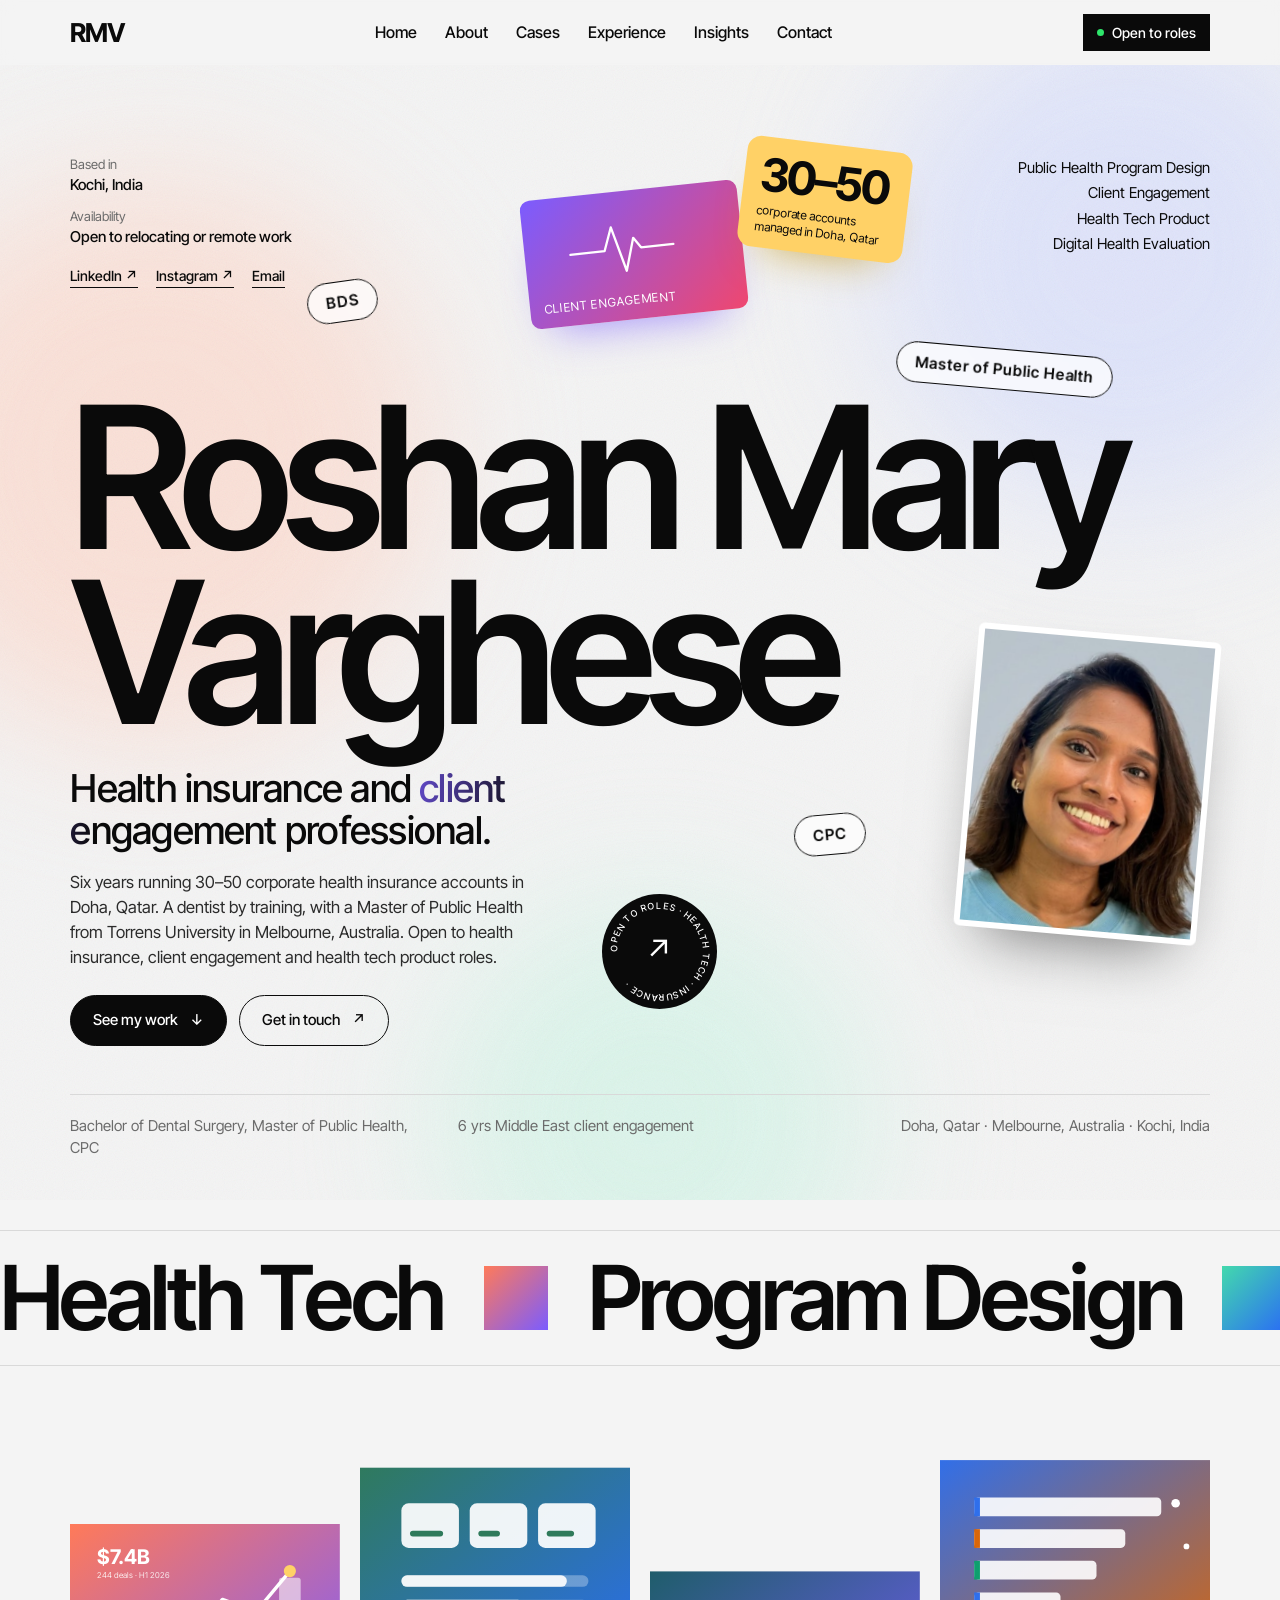
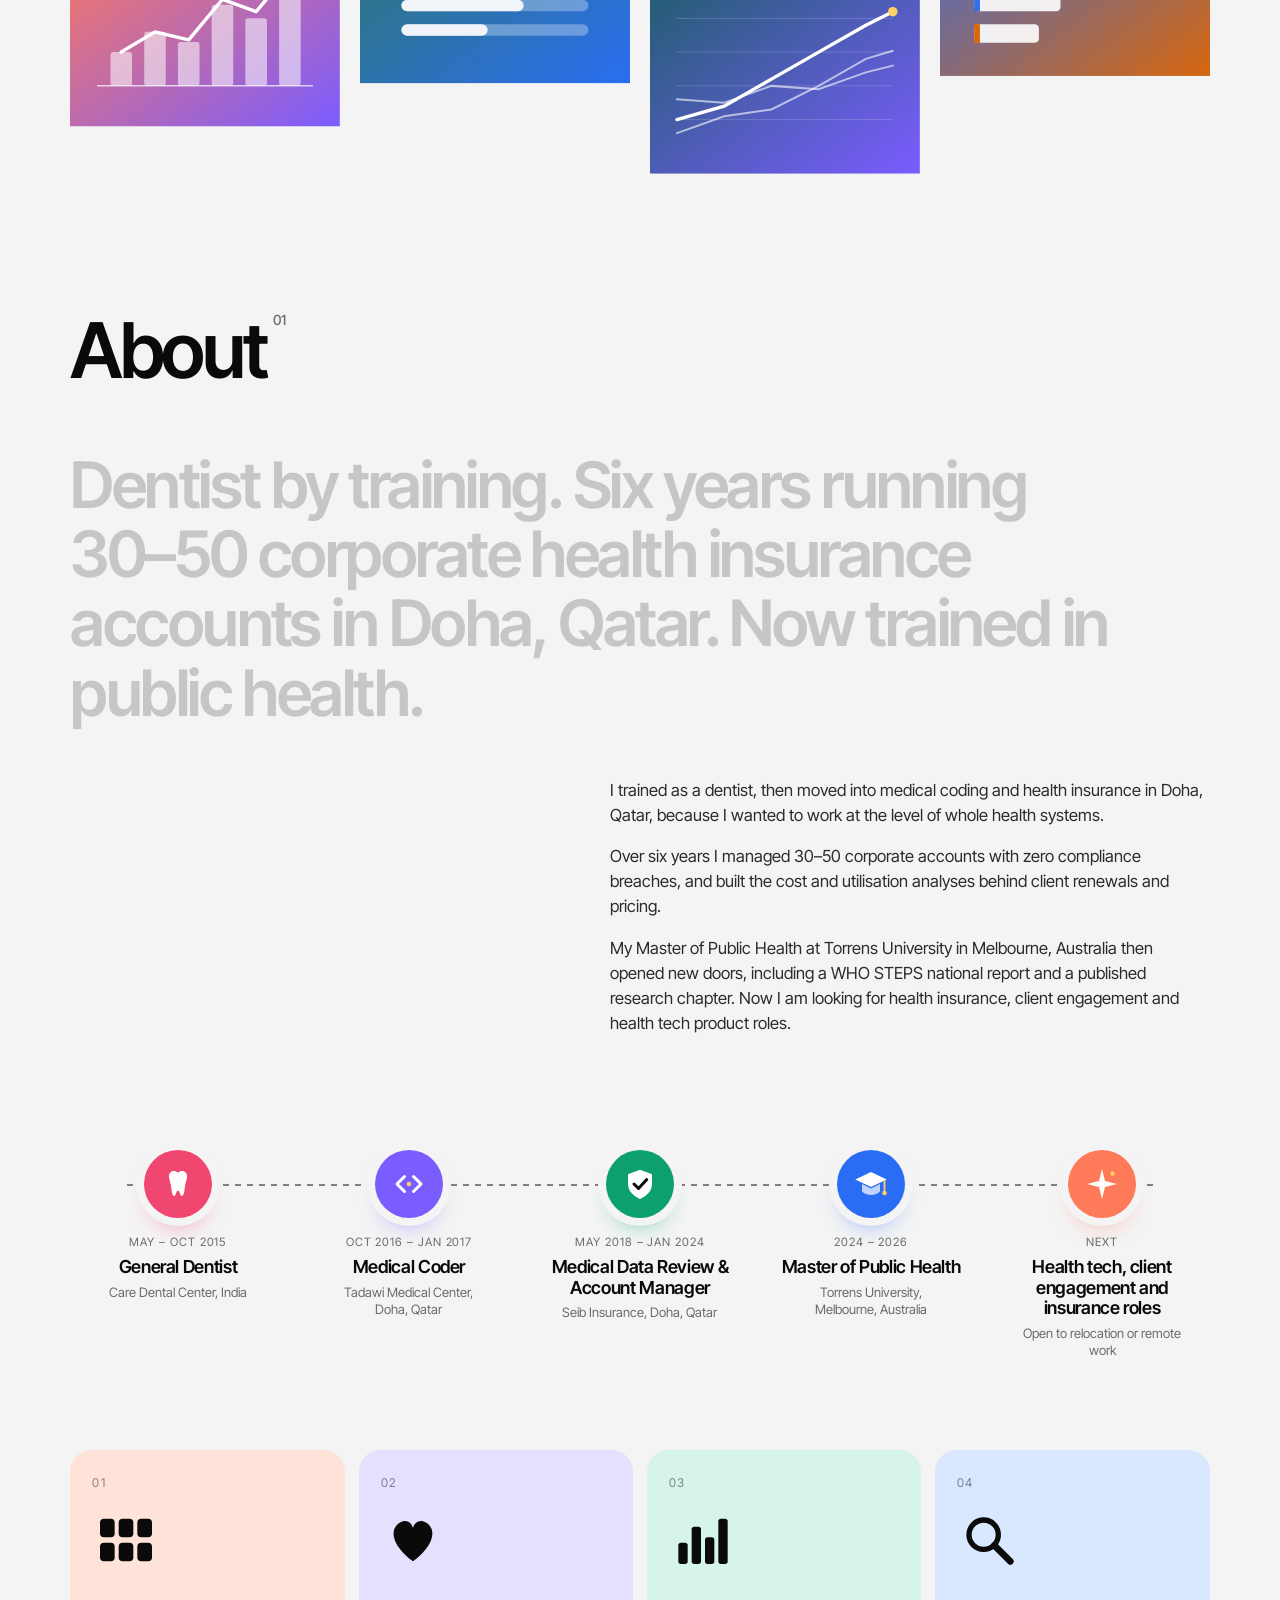
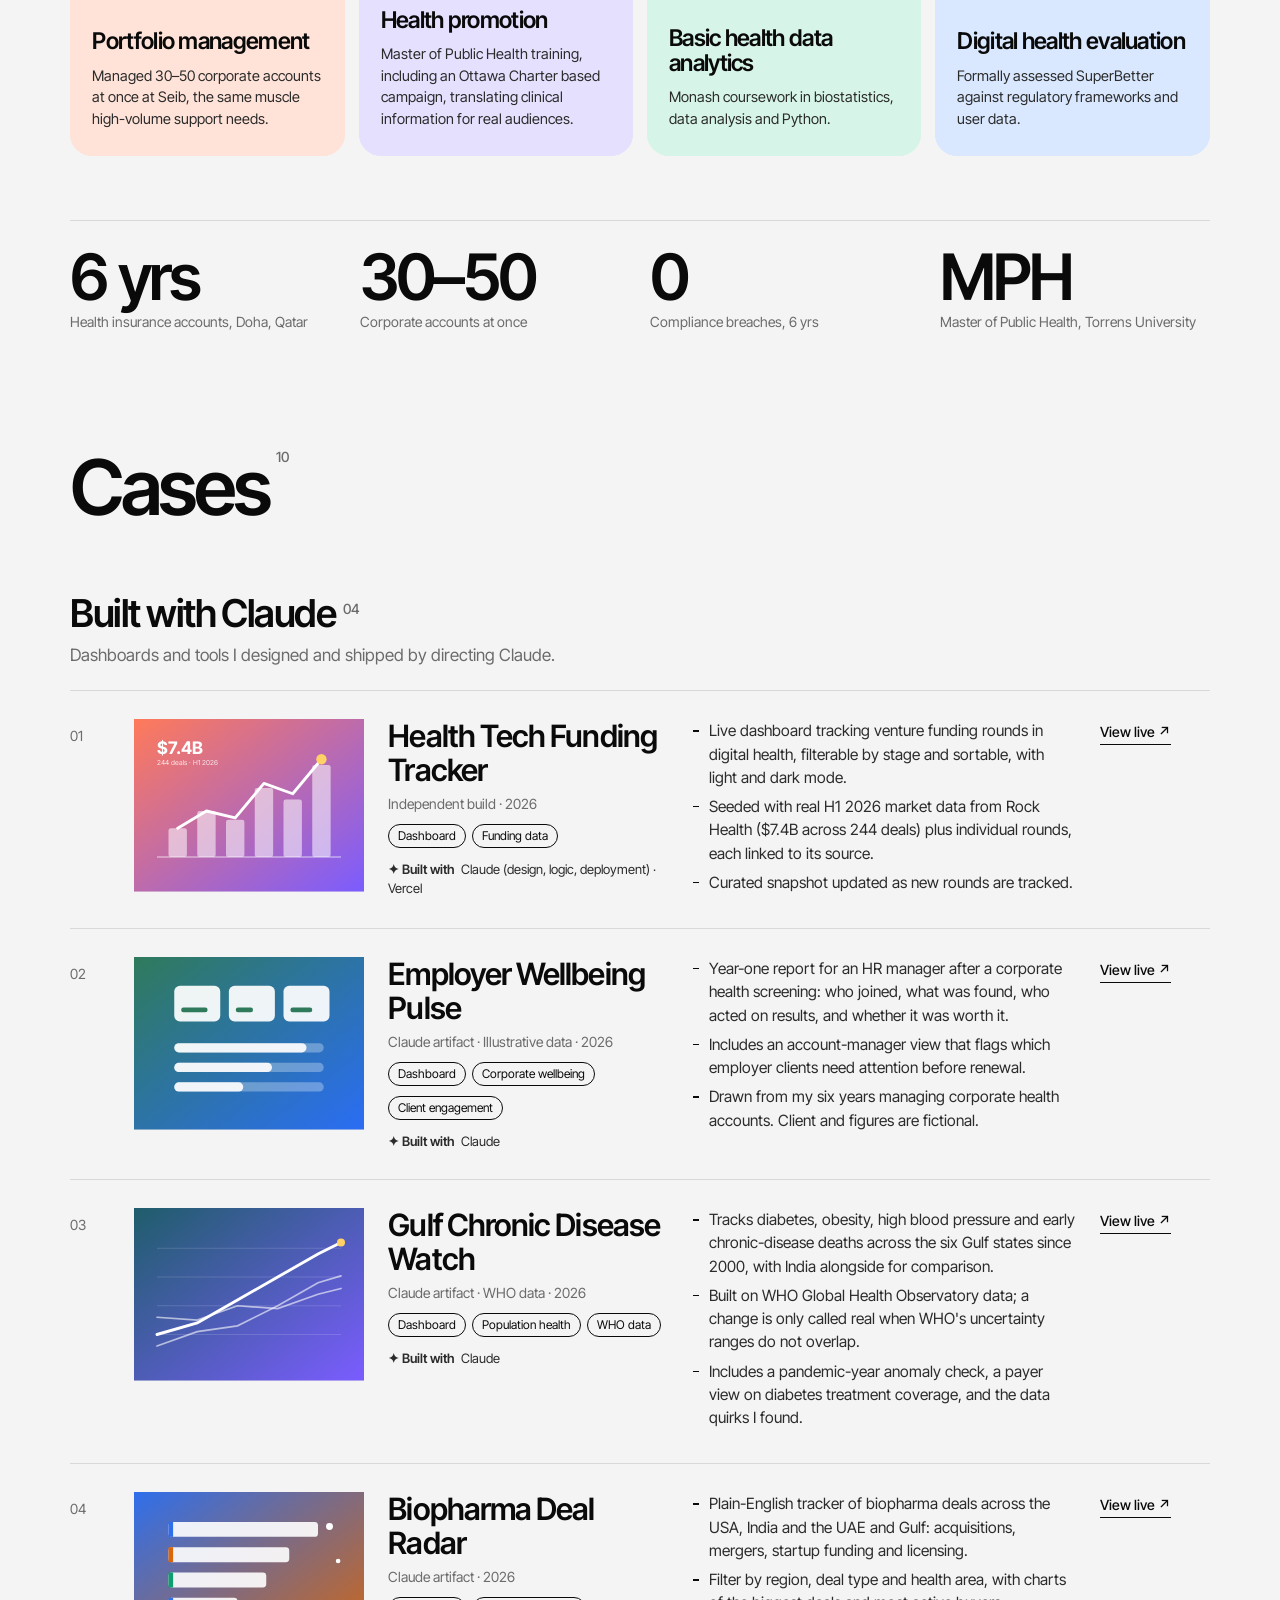
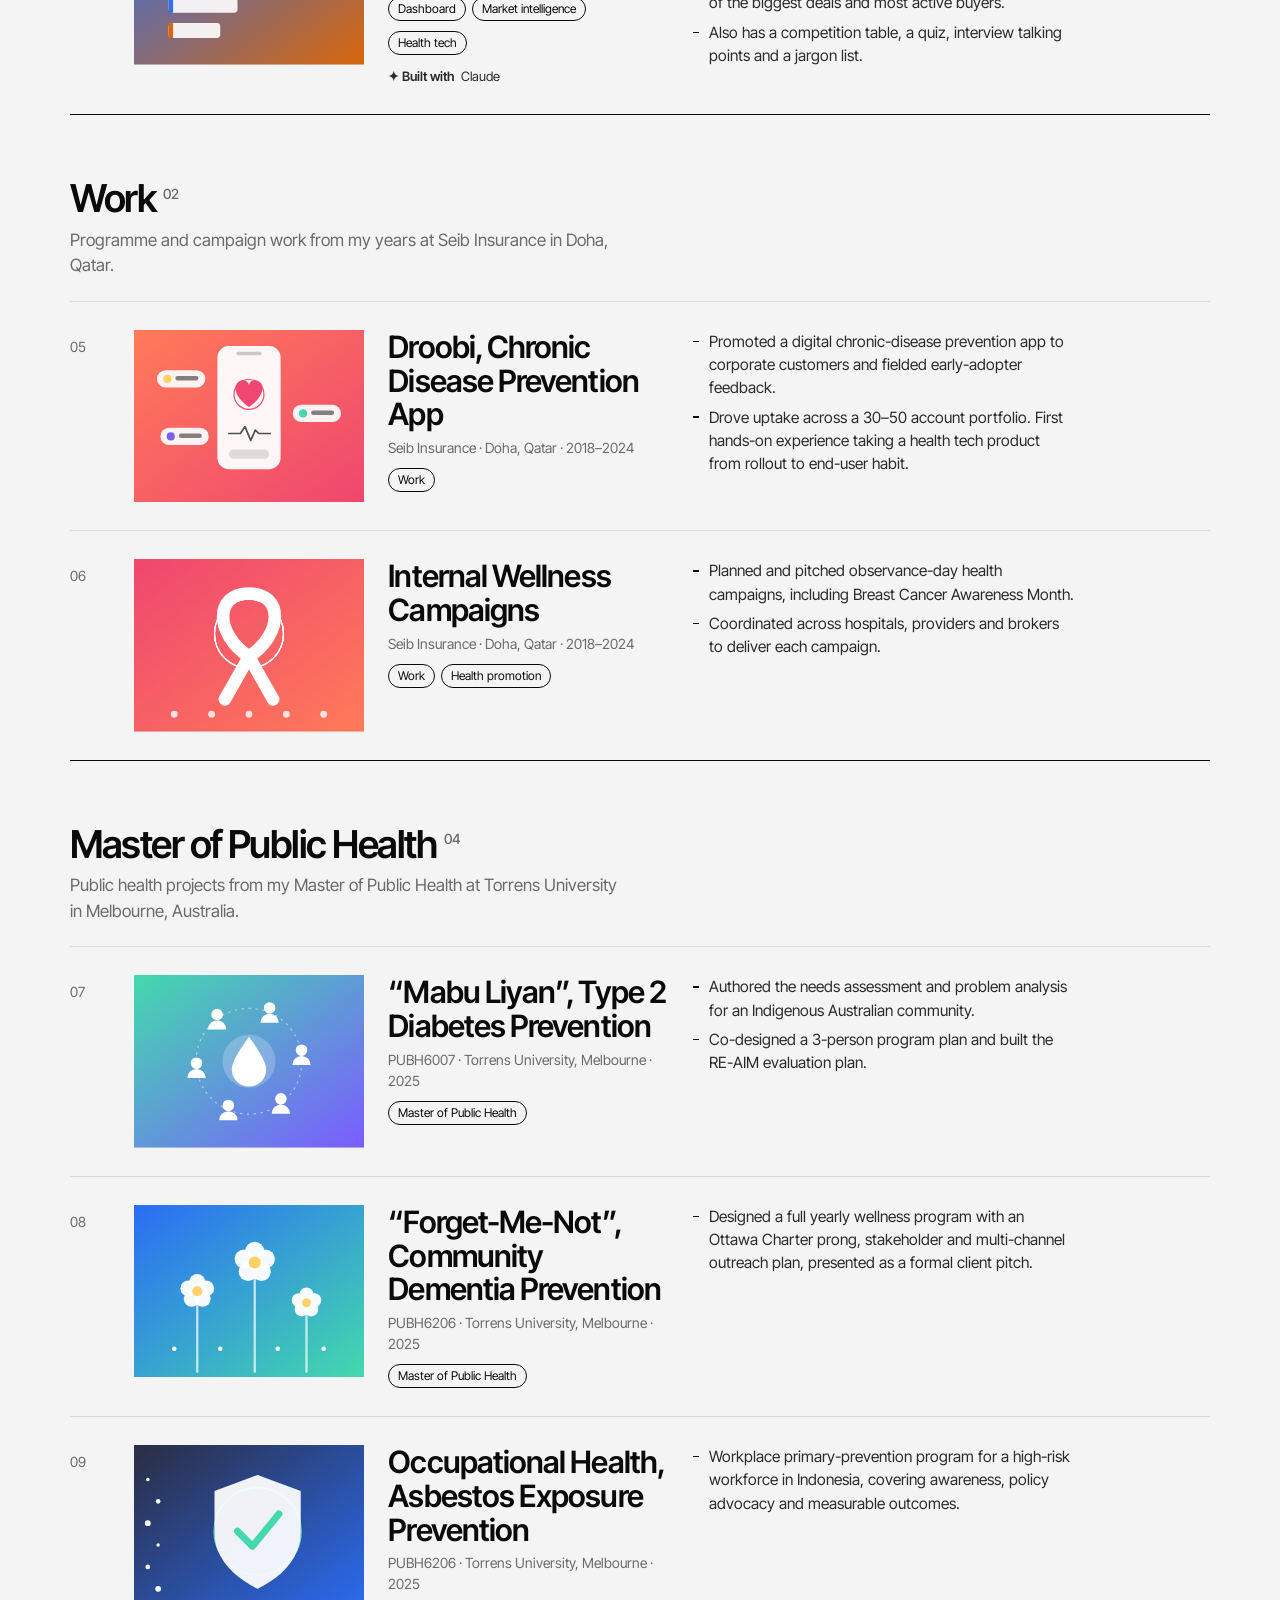
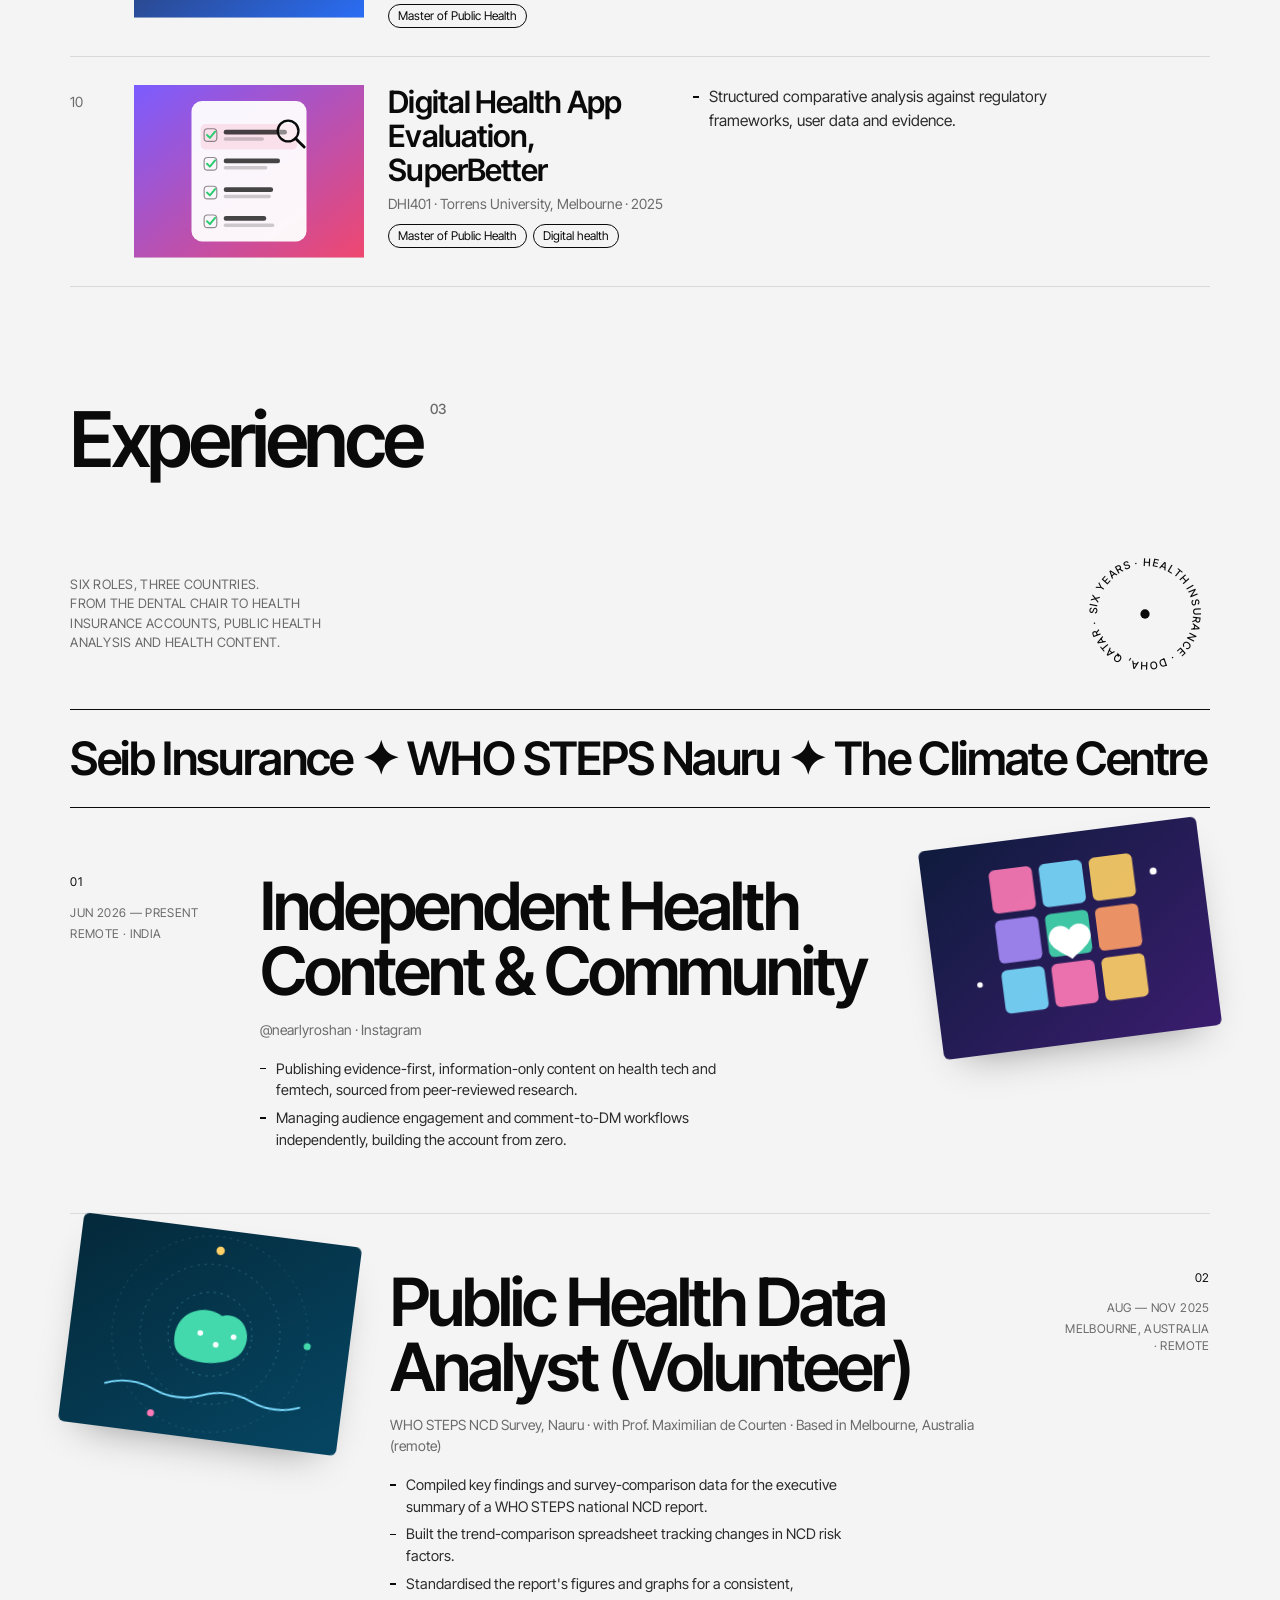
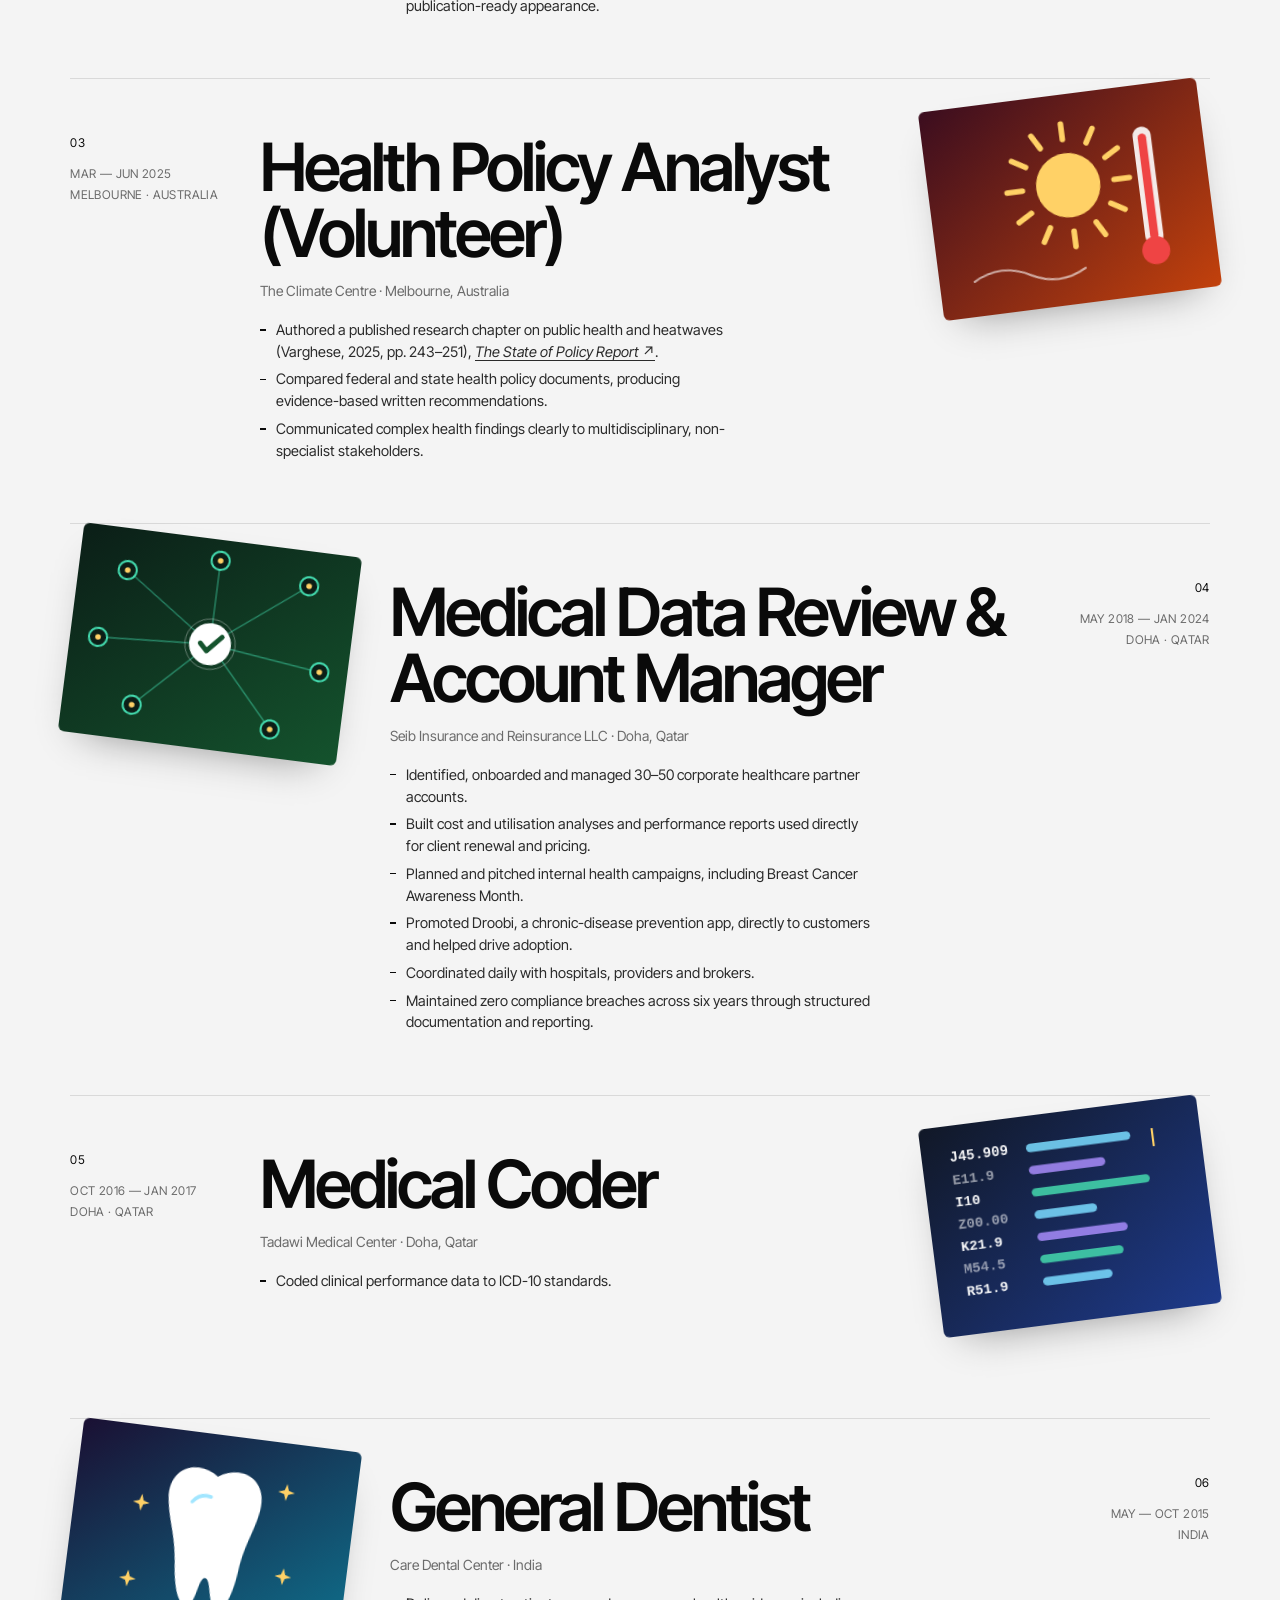
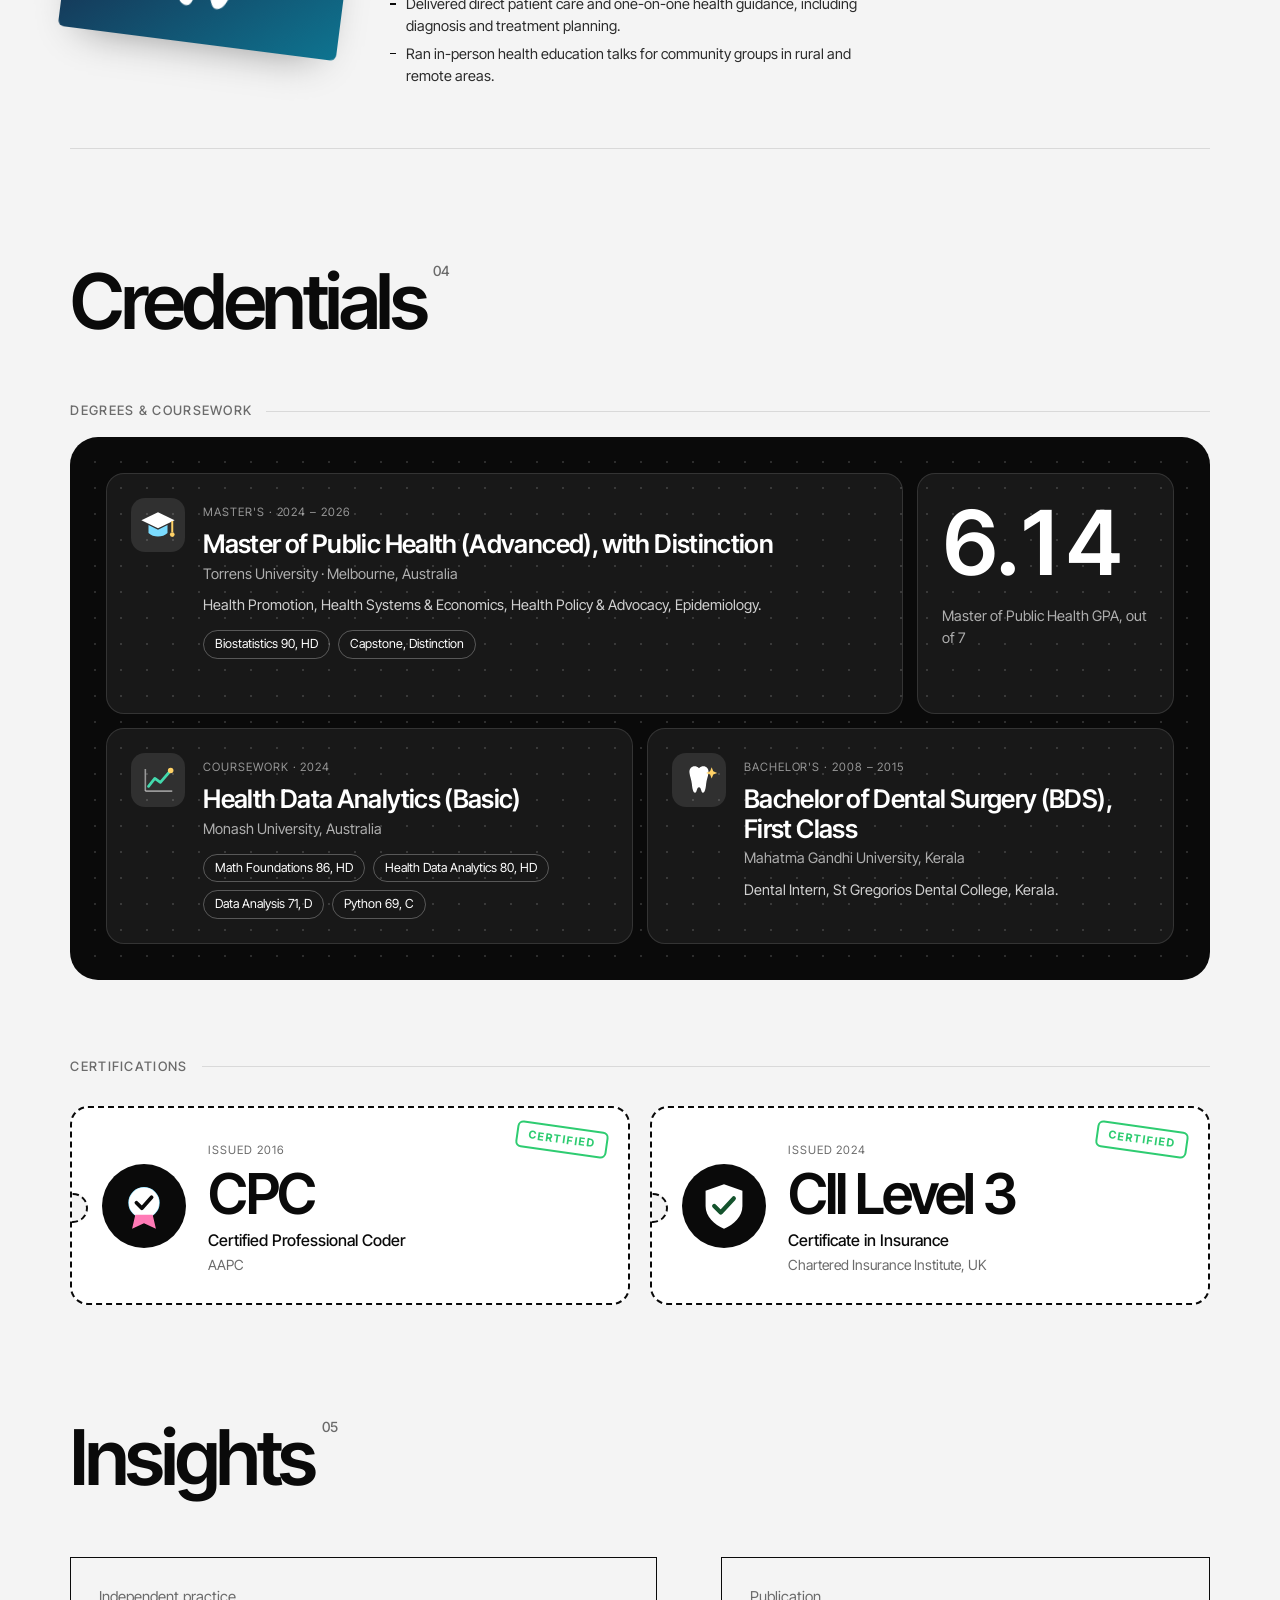
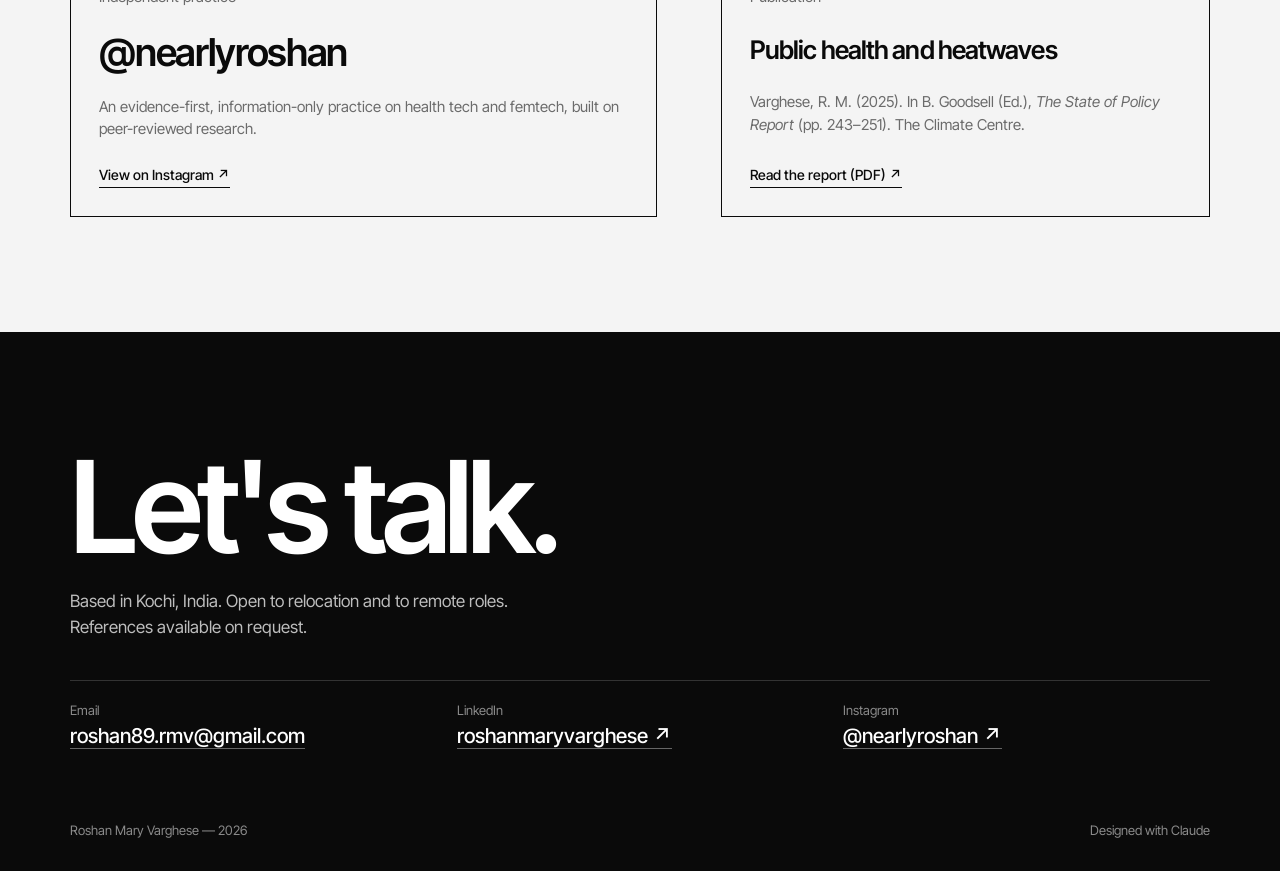
==== commit db2f4ce3: "New link preview card matching the new design Co-Authored-By: Claude Sonnet 5.5 <noreply@anthropic.c" ====
--- a/index.html
+++ b/index.html
@@ -10,7 +10,10 @@
 <meta property="og:description" content="6 yrs Middle East client engagement (Doha, Qatar) · Bachelor of Dental Surgery, Master of Public Health, CPC. Open to insurance, client engagement and health tech roles.">
 <meta property="og:type" content="website">
 <meta name="twitter:card" content="summary_large_image">
-<meta property="og:image" content="https://roshanmaryvarghese.vercel.app/img/og-card.jpg">
+<meta property="og:image" content="https://roshanmaryvarghese.vercel.app/img/og-card.jpg?v=2">
+<meta property="og:image:width" content="1200">
+<meta property="og:image:height" content="630">
+<meta property="og:url" content="https://roshanmaryvarghese.vercel.app/">
 <link rel="icon" href="data:image/svg+xml,%3Csvg xmlns='http://www.w3.org/2000/svg' viewBox='0 0 64 64'%3E%3Crect width='64' height='64' rx='14' fill='%230a0a0a'/%3E%3Ctext x='32' y='43' font-family='Helvetica,Arial' font-weight='700' font-size='30' text-anchor='middle' fill='white'%3ERMV%3C/text%3E%3C/svg%3E">
 <link rel="preconnect" href="https://fonts.googleapis.com">
 <link rel="preconnect" href="https://fonts.gstatic.com" crossorigin>
